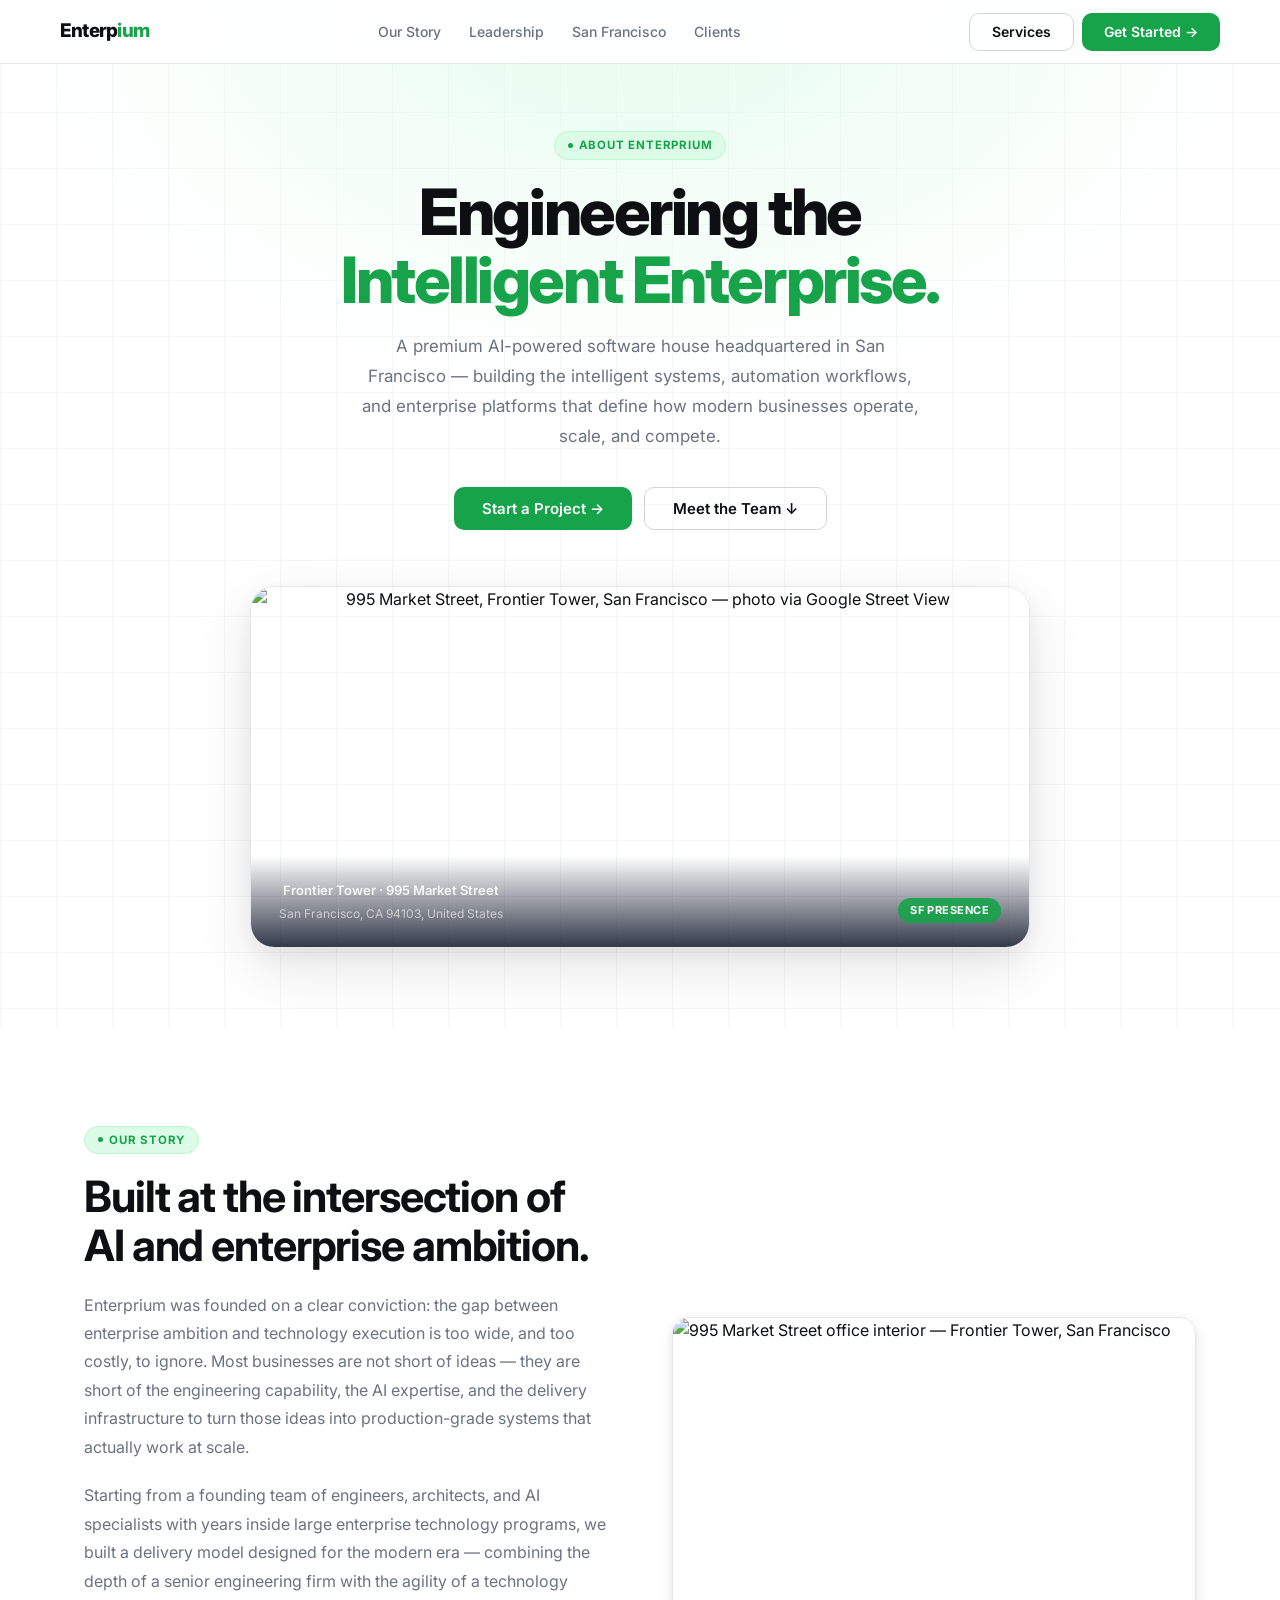
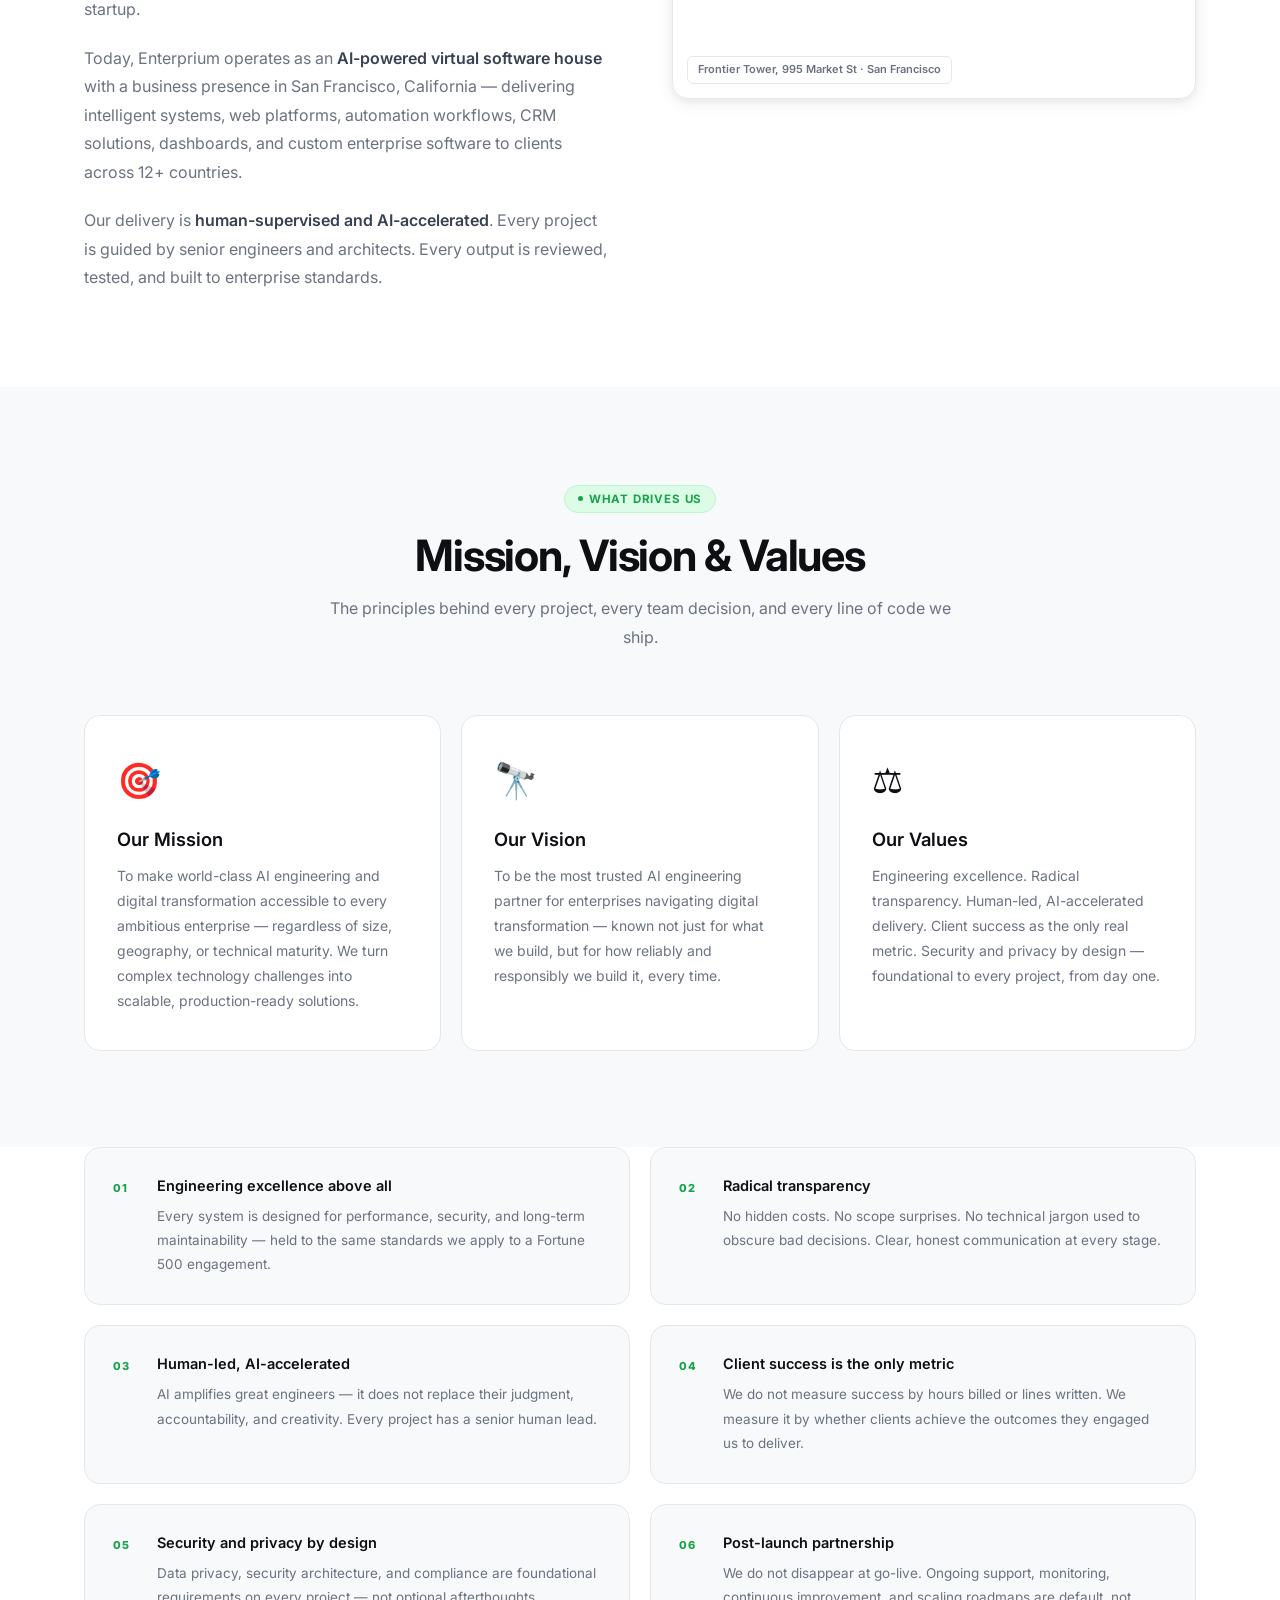
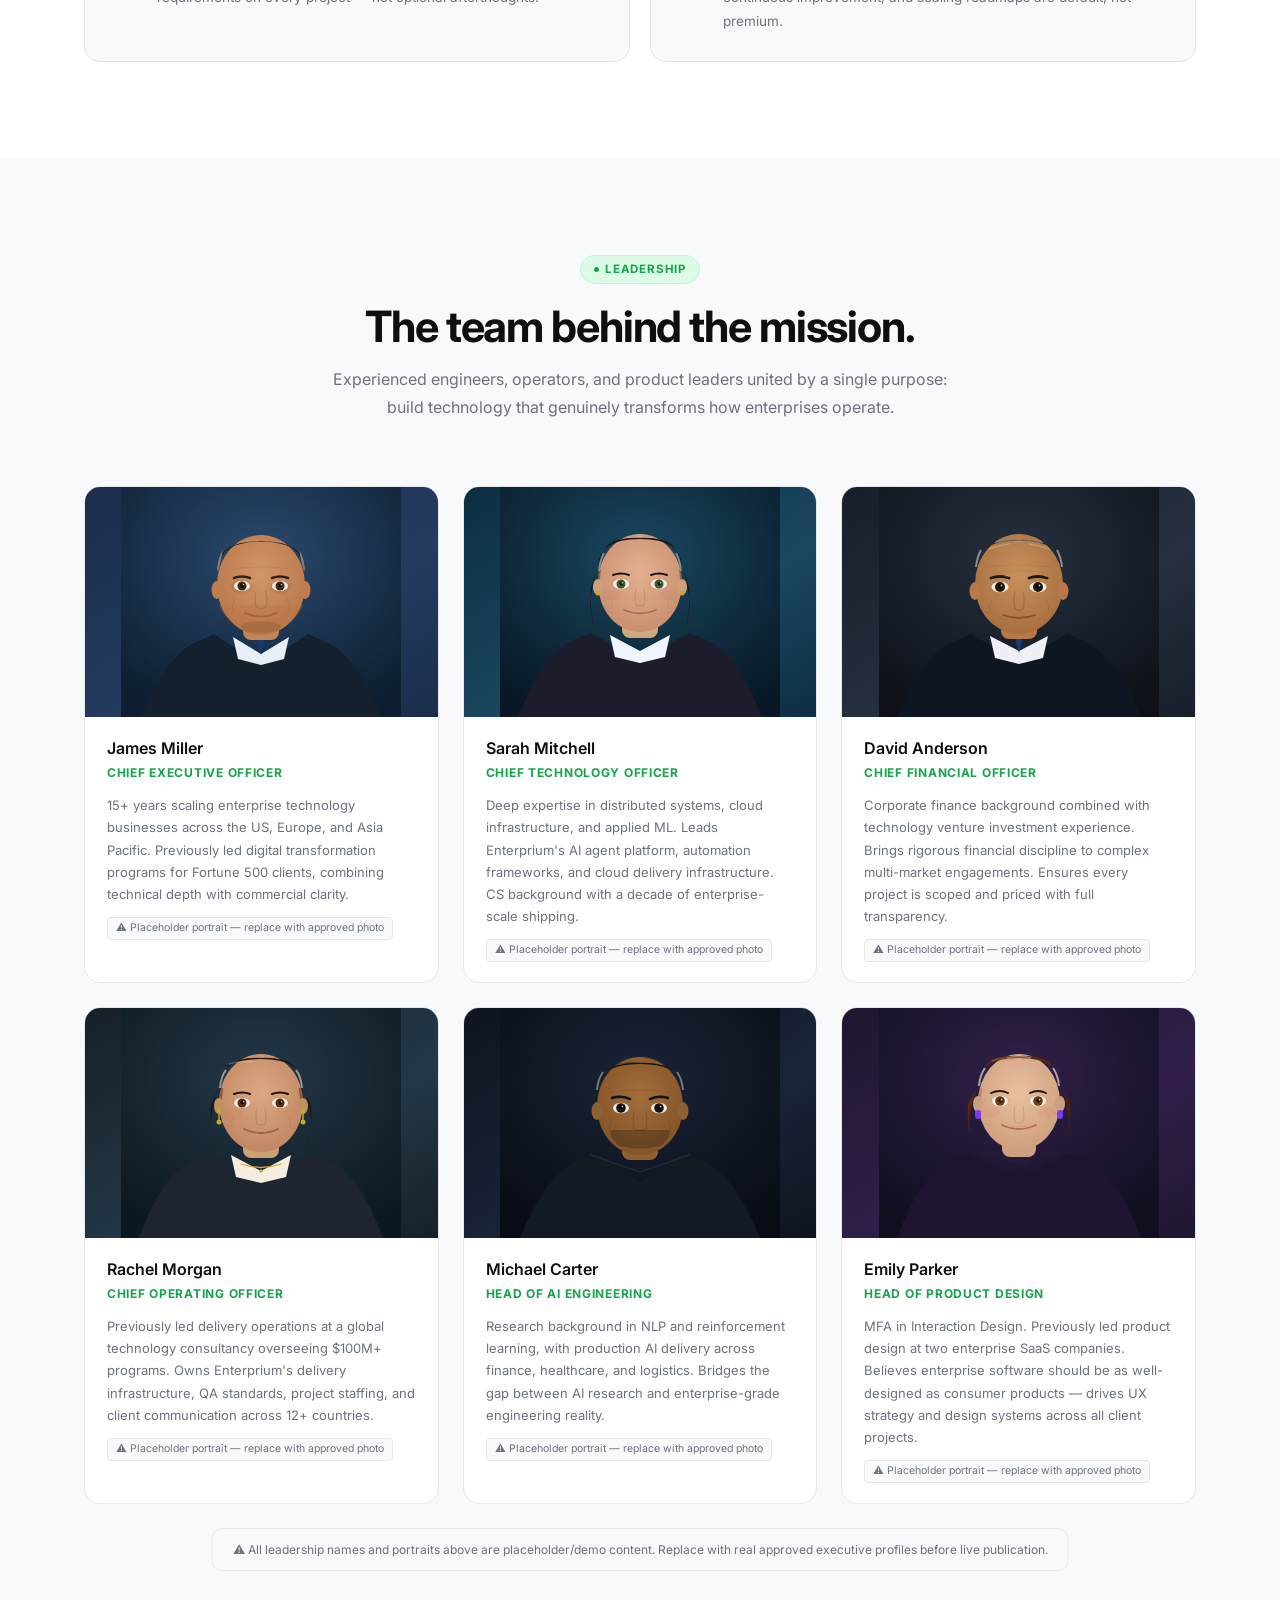
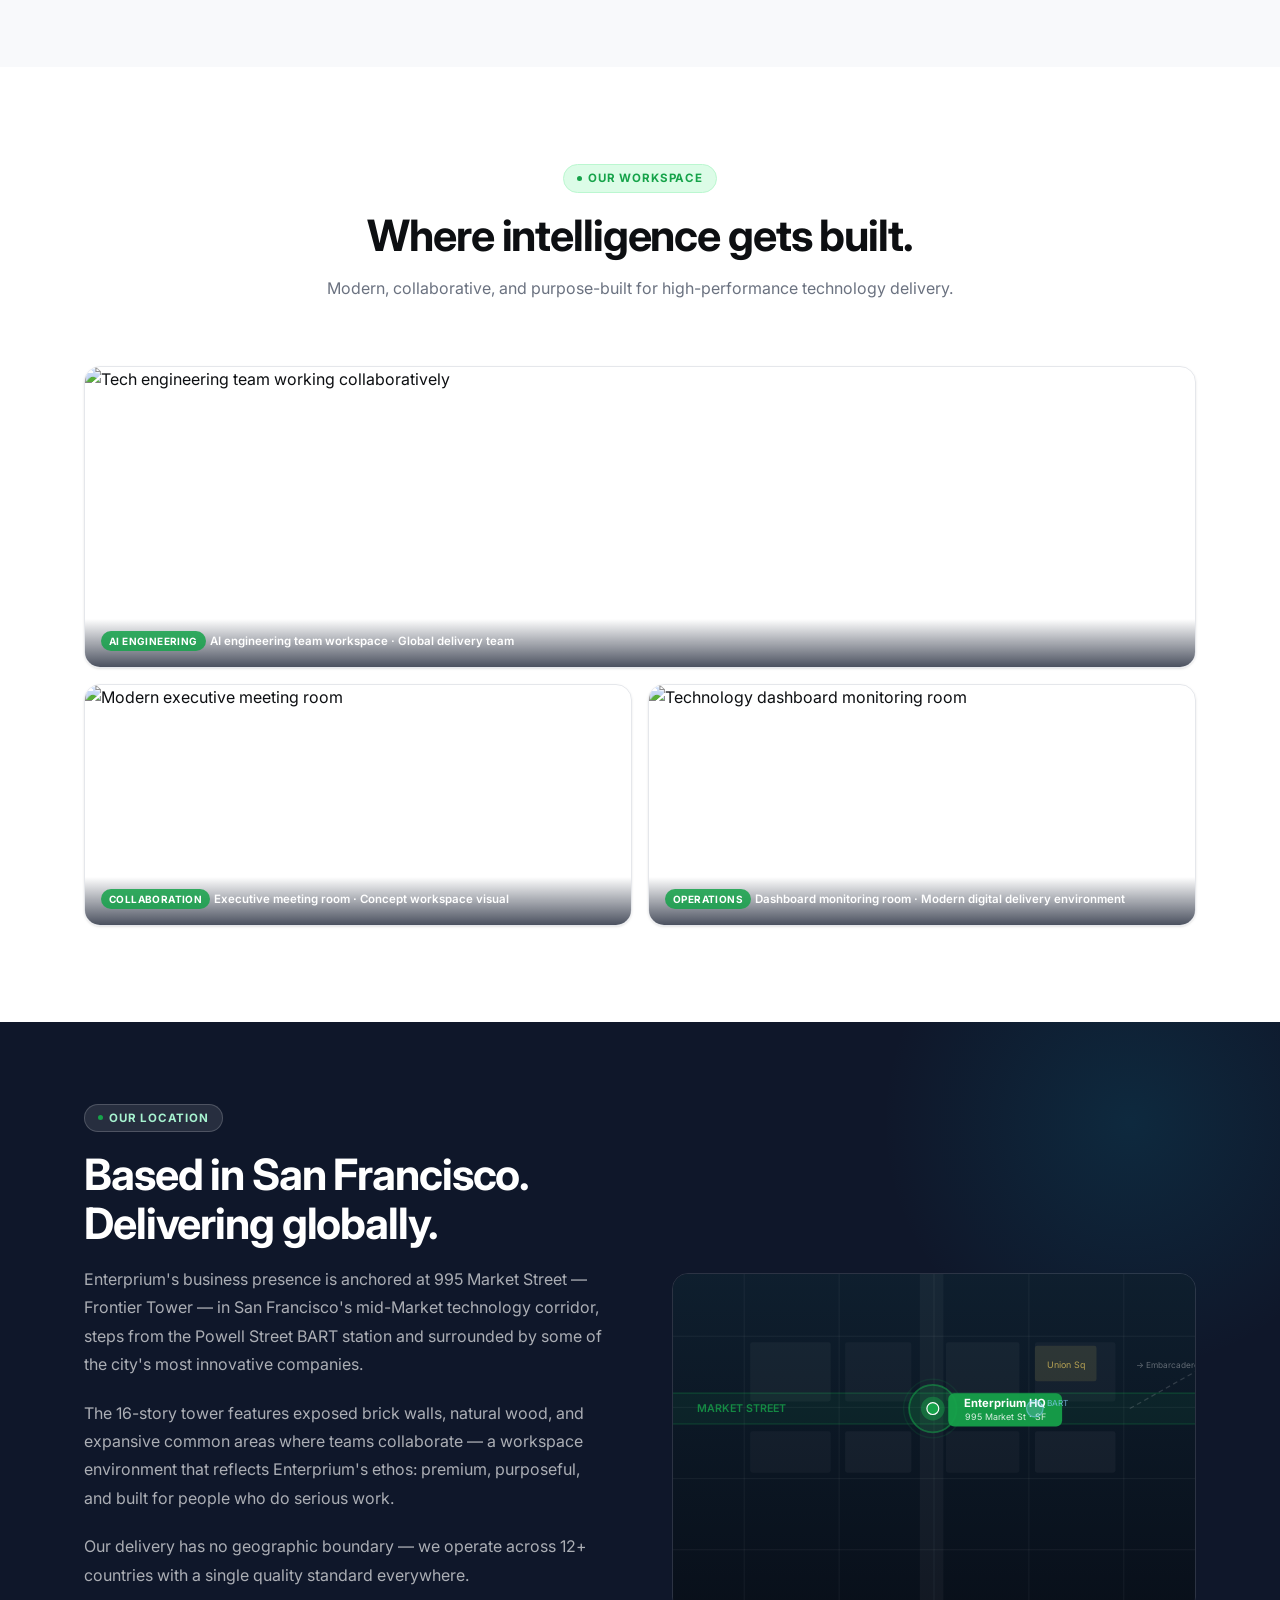
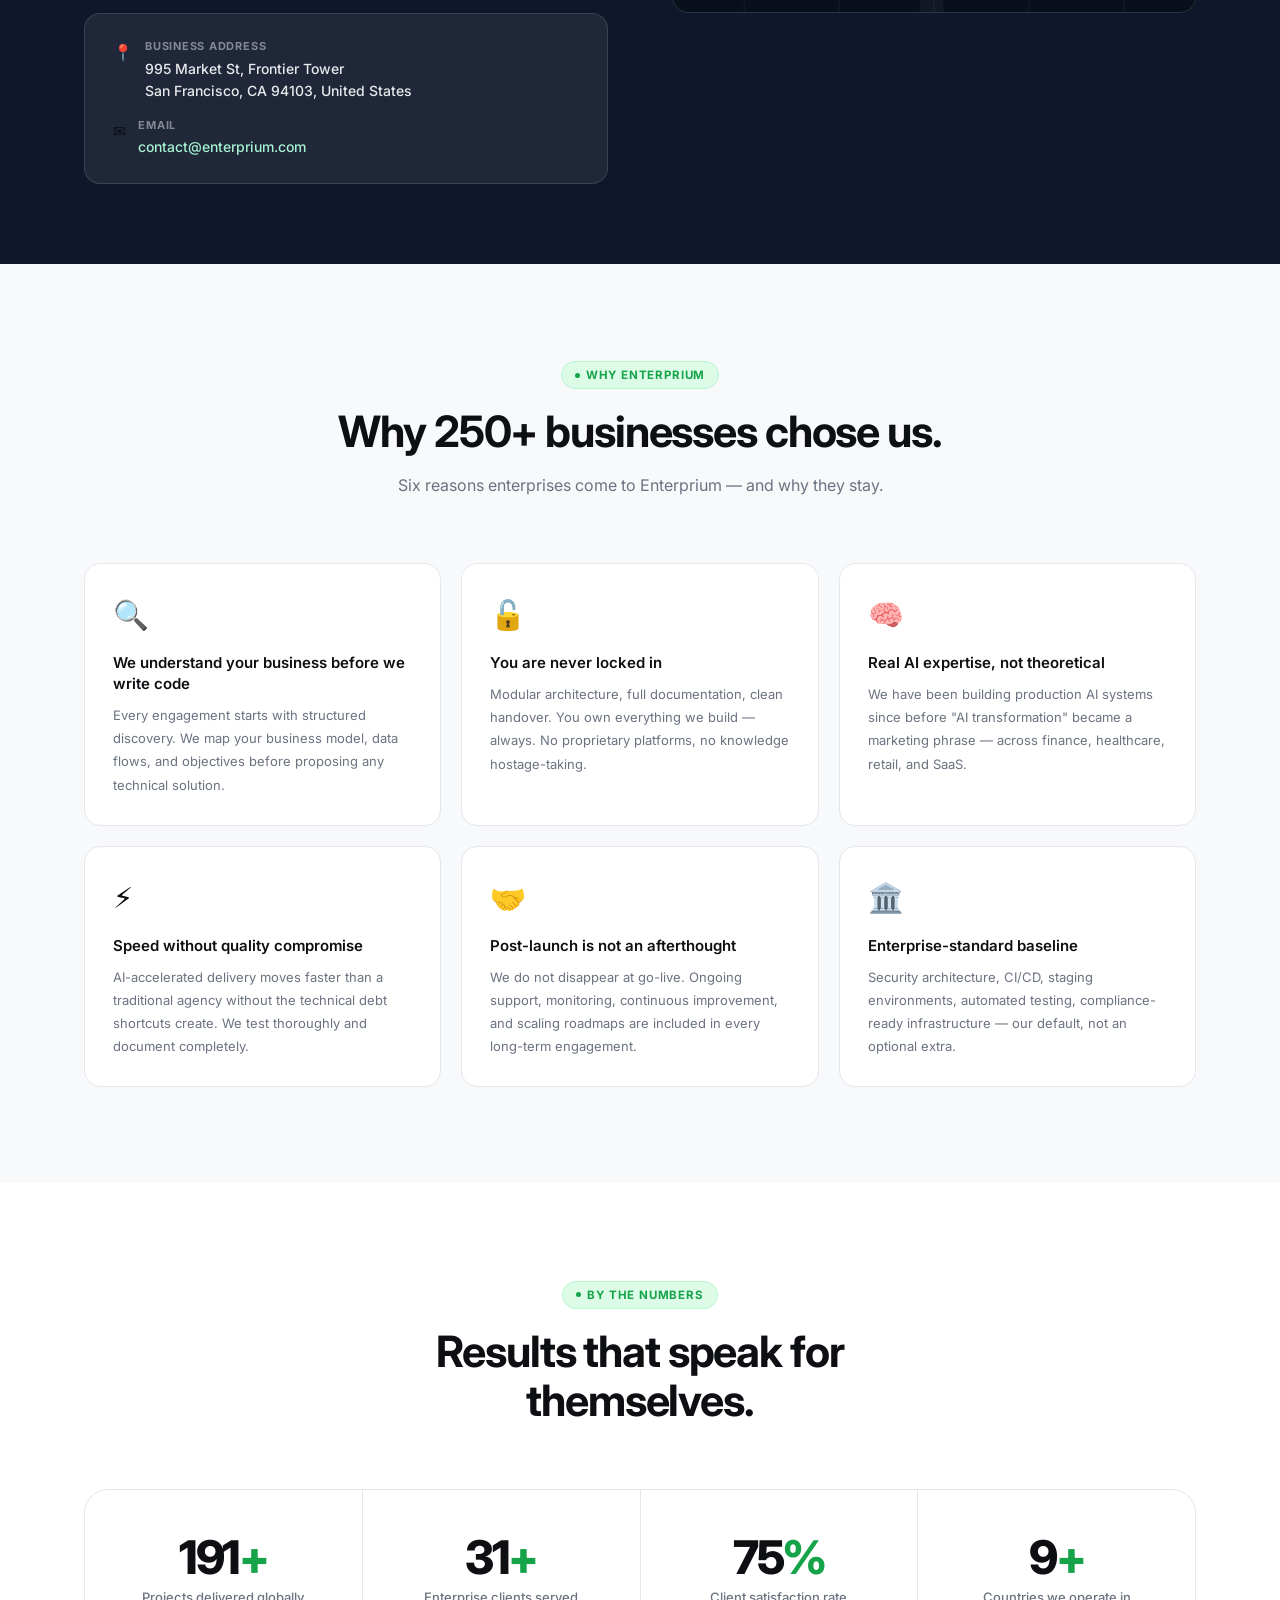
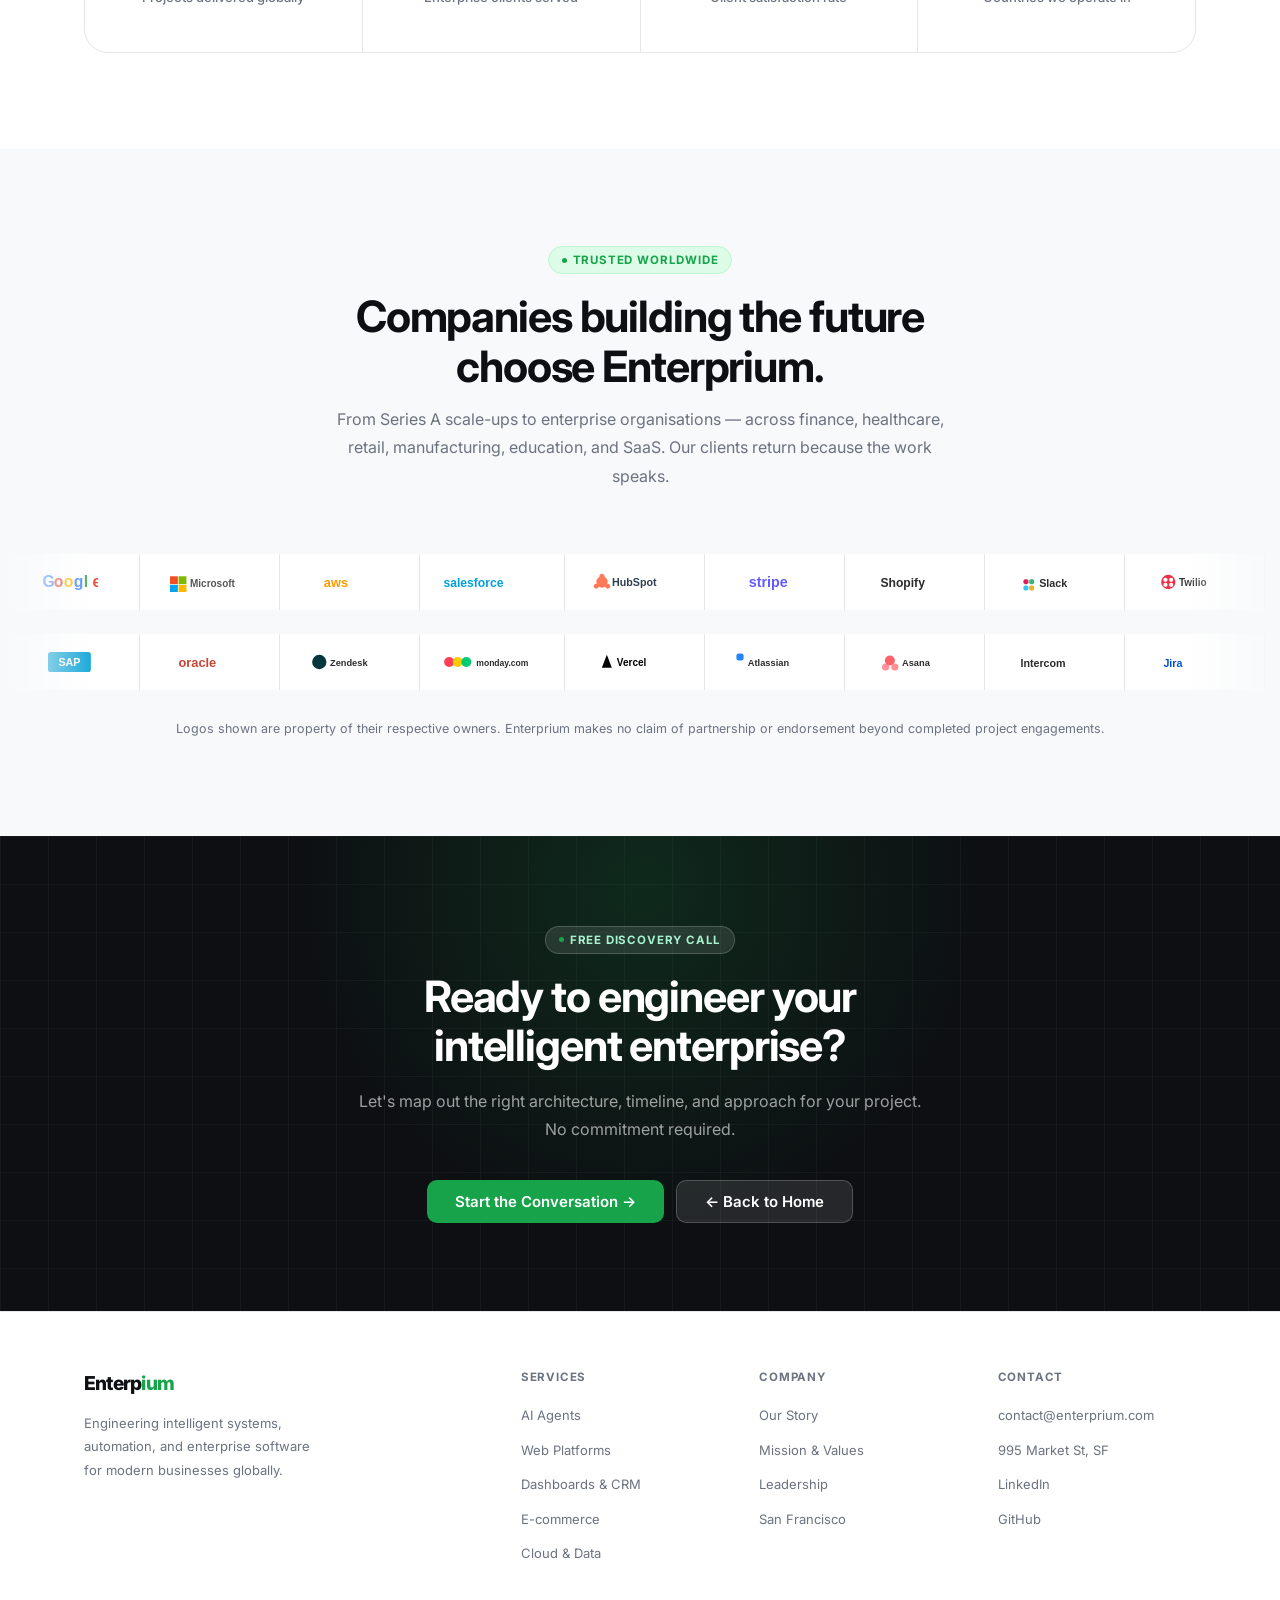
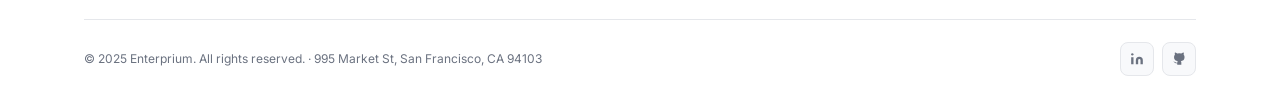
==== index.html @ 6c11c5de "c" ====
<!DOCTYPE html>
<html lang="en">
<head>
<meta charset="UTF-8">
<meta name="viewport" content="width=device-width,initial-scale=1.0">
<meta name="description" content="About Enterprium — AI-powered software house headquartered in San Francisco. Meet our leadership, learn our story, and discover why 250+ enterprises choose us.">
<title>About Us — Enterprium | Engineering the Intelligent Enterprise</title>
<link rel="preconnect" href="https://fonts.googleapis.com">
<link rel="preconnect" href="https://fonts.gstatic.com" crossorigin>
<link href="https://fonts.googleapis.com/css2?family=Inter:wght@300;400;500;600;700;800&display=swap" rel="stylesheet">
<style>
:root{
  --white:#fff;--bg:#f8f9fb;--bg2:#f1f4f8;
  --border:#e5e7eb;--border2:#d1d5db;
  --text:#0d0f12;--muted:#6b7280;--muted2:#374151;
  --green:#16a34a;--gl:#dcfce7;--gm:#bbf7d0;--gd:#15803d;
  --navy:#0f172a;--cyan:#0891b2;--violet:#7c3aed;
  --font:'Inter',system-ui,sans-serif;
  --r:10px;--rl:16px;--rxl:24px;
  --sh:0 1px 3px rgba(0,0,0,.07),0 1px 2px rgba(0,0,0,.05);
  --shm:0 4px 16px rgba(0,0,0,.08),0 2px 6px rgba(0,0,0,.04);
  --shl:0 20px 60px rgba(0,0,0,.1),0 8px 24px rgba(0,0,0,.06);
  --tr:.22s cubic-bezier(.4,0,.2,1);
}
*,*::before,*::after{box-sizing:border-box;margin:0;padding:0}
html{scroll-behavior:smooth}
body{font-family:var(--font);background:var(--bg);color:var(--text);line-height:1.6;overflow-x:hidden}
img{max-width:100%;display:block}
a{color:inherit;text-decoration:none}
ul{list-style:none}
.eyebrow{display:inline-flex;align-items:center;gap:6px;font-size:11.5px;font-weight:700;letter-spacing:.07em;text-transform:uppercase;color:var(--green);background:var(--gl);border:1px solid var(--gm);padding:4px 13px;border-radius:100px;margin-bottom:18px}
.eyebrow::before{content:'';width:5px;height:5px;border-radius:50%;background:var(--green);animation:blink 2s infinite;flex-shrink:0}
@keyframes blink{0%,100%{opacity:1}50%{opacity:.25}}
h1{font-size:clamp(2.4rem,5.5vw,4rem);font-weight:800;line-height:1.07;letter-spacing:-.038em}
h2{font-size:clamp(1.7rem,3.5vw,2.7rem);font-weight:700;line-height:1.14;letter-spacing:-.026em}
h3{font-size:1.08rem;font-weight:600;line-height:1.4}
p{color:var(--muted);line-height:1.78}
strong{color:var(--muted2);font-weight:600}
.sh{text-align:center;max-width:640px;margin:0 auto 64px}
.sh p{font-size:1rem;margin-top:14px}
.wrap{max-width:1160px;margin:0 auto;padding:0 24px}
section{padding:96px 0}
.btn{display:inline-flex;align-items:center;gap:8px;padding:11px 22px;border-radius:var(--r);font-size:14px;font-weight:600;cursor:pointer;transition:all var(--tr);border:none;line-height:1}
.btn-g{background:var(--green);color:#fff}
.btn-g:hover{background:var(--gd);transform:translateY(-1px);box-shadow:0 4px 20px rgba(22,163,74,.3)}
.btn-o{background:transparent;color:var(--text);border:1.5px solid var(--border2)}
.btn-o:hover{border-color:var(--text)}
/* NAV */
nav{position:fixed;top:0;left:0;right:0;z-index:200;height:64px;display:flex;align-items:center;padding:0 24px;background:rgba(255,255,255,.9);backdrop-filter:blur(16px);border-bottom:1px solid var(--border)}
.ni{max-width:1160px;margin:0 auto;width:100%;display:flex;align-items:center;justify-content:space-between;gap:32px}
.logo{font-size:1.18rem;font-weight:800;letter-spacing:-.04em}
.logo span{color:var(--green)}
.nl{display:flex;align-items:center;gap:28px}
.nl a{font-size:14px;color:var(--muted);font-weight:500;transition:color var(--tr)}
.nl a:hover,.nl a.act{color:var(--green)}
.nr{display:flex;gap:8px}
.hbg{display:none;flex-direction:column;gap:5px;cursor:pointer;padding:4px}
.hbg span{display:block;width:20px;height:2px;background:var(--muted);border-radius:2px}
.mm{display:none;position:fixed;inset:0;top:64px;background:#fff;z-index:199;flex-direction:column;padding:28px 24px;gap:0}
.mm.open{display:flex}
.mm a{font-size:1rem;font-weight:500;color:var(--muted2);padding:14px 0;border-bottom:1px solid var(--border)}
.mm a:hover{color:var(--green)}
/* HERO */
#hero{padding:130px 0 80px;background:#fff;position:relative;overflow:hidden}
.hgrid{position:absolute;inset:0;background-image:linear-gradient(var(--border) 1px,transparent 1px),linear-gradient(90deg,var(--border) 1px,transparent 1px);background-size:56px 56px;opacity:.35;pointer-events:none}
.hfade{position:absolute;inset:0;background:radial-gradient(ellipse 70% 55% at 50% 0%,rgba(220,252,231,.7) 0%,transparent 70%);pointer-events:none}
.hi{text-align:center;max-width:780px;margin:0 auto;position:relative;z-index:1}
.hi h1 em{font-style:normal;color:var(--green)}
.hi>p{font-size:1.06rem;max-width:560px;margin:16px auto 36px}
.hcta{display:flex;gap:12px;justify-content:center;flex-wrap:wrap;margin-bottom:56px}
/* building card */
.bcard{border-radius:var(--rxl);overflow:hidden;border:1px solid var(--border);box-shadow:var(--shl);max-width:860px;margin:0 auto}
.bimg{height:360px;position:relative;overflow:hidden}
.bimg svg{position:absolute;inset:0;width:100%;height:100%}
.bover{position:absolute;bottom:0;left:0;right:0;z-index:2;padding:24px 28px;background:linear-gradient(0deg,rgba(15,23,42,.85) 0%,transparent 100%);display:flex;align-items:flex-end;justify-content:space-between;flex-wrap:wrap;gap:12px}
.blbl{color:rgba(255,255,255,.9);font-size:13px;font-weight:600}
.baddr{color:rgba(255,255,255,.6);font-size:12px;margin-top:3px}
.bbadge{background:rgba(22,163,74,.9);color:#fff;font-size:11px;font-weight:700;padding:4px 12px;border-radius:100px;letter-spacing:.04em;white-space:nowrap}
/* STORY */
#story{background:#fff}
.sgrid{display:grid;grid-template-columns:1fr 1fr;gap:64px;align-items:center}
.scopy p{margin-bottom:20px}
.scopy p:last-child{margin-bottom:0}
.ocard{border-radius:var(--rl);overflow:hidden;border:1px solid var(--border);box-shadow:var(--shm);position:relative}
.ovis{height:380px;position:relative;overflow:hidden}
.ovis svg{position:absolute;inset:0;width:100%;height:100%}
.olbl{position:absolute;bottom:14px;left:14px;font-size:11px;font-weight:600;color:var(--muted);background:rgba(255,255,255,.88);padding:4px 10px;border-radius:6px;border:1px solid var(--border)}
/* MVV */
#mvv{background:var(--bg)}
.mvvg{display:grid;grid-template-columns:repeat(3,1fr);gap:20px}
.mc{background:#fff;border:1.5px solid var(--border);border-radius:var(--rl);padding:36px 32px;transition:all var(--tr)}
.mc:hover{border-color:var(--gm);transform:translateY(-3px);box-shadow:var(--shm)}
.mc .mi{font-size:2.2rem;margin-bottom:18px}
.mc h3{margin-bottom:12px;font-size:1.15rem}
.mc p{font-size:14px}
/* VALUES */
#values{background:#fff}
.vlst{display:grid;grid-template-columns:1fr 1fr;gap:20px}
.vi{background:var(--bg);border:1.5px solid var(--border);border-radius:var(--rl);padding:28px;display:flex;gap:16px;align-items:flex-start;transition:all var(--tr)}
.vi:hover{border-color:var(--gm);background:var(--gl)}
.vn{font-size:11px;font-weight:800;color:var(--green);letter-spacing:.06em;padding-top:4px;flex-shrink:0;min-width:28px}
.vb h3{margin-bottom:8px;font-size:14.5px}
.vb p{font-size:13.5px}
/* REVEAL */
.reveal{opacity:0;transform:translateY(28px);transition:opacity .6s ease,transform .6s ease}
.reveal.vis{opacity:1;transform:none}
/* responsive */
@media(max-width:900px){.nl,.nr{display:none}.hbg{display:flex}.sgrid{grid-template-columns:1fr}.mvvg{grid-template-columns:1fr}.vlst{grid-template-columns:1fr}}
@media(max-width:600px){section{padding:68px 0}h1{font-size:2.1rem}}
</style>
</head>
<body>
<nav>
  <div class="ni">
    <a href="index.html" class="logo">Enterp<span>ium</span></a>
    <ul class="nl">
      <li><a href="#story">Our Story</a></li>
      <li><a href="#leadership">Leadership</a></li>
      <li><a href="#sf">San Francisco</a></li>
      <li><a href="#clients">Clients</a></li>
    </ul>
    <div class="nr">
      <a href="index.html#services" class="btn btn-o">Services</a>
      <a href="#cta" class="btn btn-g">Get Started →</a>
    </div>
    <div class="hbg" onclick="toggleMob()"><span></span><span></span><span></span></div>
  </div>
</nav>
<div class="mm" id="mm">
  <a href="#story" onclick="toggleMob()">Our Story</a>
  <a href="#leadership" onclick="toggleMob()">Leadership</a>
  <a href="#sf" onclick="toggleMob()">San Francisco</a>
  <a href="#clients" onclick="toggleMob()">Clients</a>
  <a href="#cta" onclick="toggleMob()" style="margin-top:16px" class="btn btn-g">Get Started →</a>
</div>

<section id="hero">
  <div class="hgrid"></div><div class="hfade"></div>
  <div class="wrap">
    <div class="hi">
      <div class="eyebrow">About Enterprium</div>
      <h1>Engineering the<br><em>Intelligent Enterprise.</em></h1>
      <p>A premium AI-powered software house headquartered in San Francisco — building the intelligent systems, automation workflows, and enterprise platforms that define how modern businesses operate, scale, and compete.</p>
      <div class="hcta">
        <a href="#cta" class="btn btn-g" style="font-size:15px;padding:13px 28px">Start a Project →</a>
        <a href="#leadership" class="btn btn-o" style="font-size:15px;padding:13px 28px">Meet the Team ↓</a>
      </div>
      <div class="bcard">
        <div class="bimg">
          <img src="https://sfyimby.com/wp-content/uploads/2025/04/995-Market-Street-image-via-Google-Street-View.jpg" alt="995 Market Street, Frontier Tower, San Francisco — photo via Google Street View" style="position:absolute;inset:0;width:100%;height:100%;object-fit:cover;object-position:center top"/>
          <div class="bover">
            <div><div class="blbl">Frontier Tower · 995 Market Street</div><div class="baddr">San Francisco, CA 94103, United States</div></div>
            <div class="bbadge">SF PRESENCE</div>
          </div>
        </div>
      </div>
    </div>
  </div>
</section>

<section id="story">
  <div class="wrap">
    <div class="sgrid">
      <div class="scopy reveal">
        <div class="eyebrow">Our Story</div>
        <h2>Built at the intersection of AI and enterprise ambition.</h2>
        <p style="margin-top:20px">Enterprium was founded on a clear conviction: the gap between enterprise ambition and technology execution is too wide, and too costly, to ignore. Most businesses are not short of ideas — they are short of the engineering capability, the AI expertise, and the delivery infrastructure to turn those ideas into production-grade systems that actually work at scale.</p>
        <p>Starting from a founding team of engineers, architects, and AI specialists with years inside large enterprise technology programs, we built a delivery model designed for the modern era — combining the depth of a senior engineering firm with the agility of a technology startup.</p>
        <p>Today, Enterprium operates as an <strong>AI-powered virtual software house</strong> with a business presence in San Francisco, California — delivering intelligent systems, web platforms, automation workflows, CRM solutions, dashboards, and custom enterprise software to clients across 12+ countries.</p>
        <p>Our delivery is <strong>human-supervised and AI-accelerated</strong>. Every project is guided by senior engineers and architects. Every output is reviewed, tested, and built to enterprise standards.</p>
      </div>
      <div class="ocard reveal" style="transition-delay:.15s">
        <div class="ovis">
          <img src="https://sfyimby.com/wp-content/uploads/2025/04/995-Market-Street-office-interior-view-image-via-Frontier-Tower.jpg" alt="995 Market Street office interior — Frontier Tower, San Francisco" style="position:absolute;inset:0;width:100%;height:100%;object-fit:cover;object-position:center"/>
          <div class="olbl">Frontier Tower, 995 Market St · San Francisco</div>
        </div>
      </div>
    </div>
  </div>
</section>

<section id="mvv">
  <div class="wrap">
    <div class="sh reveal"><div class="eyebrow">What drives us</div><h2>Mission, Vision &amp; Values</h2><p>The principles behind every project, every team decision, and every line of code we ship.</p></div>
    <div class="mvvg">
      <div class="mc reveal"><div class="mi">🎯</div><h3>Our Mission</h3><p>To make world-class AI engineering and digital transformation accessible to every ambitious enterprise — regardless of size, geography, or technical maturity. We turn complex technology challenges into scalable, production-ready solutions.</p></div>
      <div class="mc reveal" style="transition-delay:.1s"><div class="mi">🔭</div><h3>Our Vision</h3><p>To be the most trusted AI engineering partner for enterprises navigating digital transformation — known not just for what we build, but for how reliably and responsibly we build it, every time.</p></div>
      <div class="mc reveal" style="transition-delay:.2s"><div class="mi">⚖️</div><h3>Our Values</h3><p>Engineering excellence. Radical transparency. Human-led, AI-accelerated delivery. Client success as the only real metric. Security and privacy by design — foundational to every project, from day one.</p></div>
    </div>
  </div>
</section>

<section id="values" style="padding-top:0">
  <div class="wrap">
    <div class="vlst">
      <div class="vi reveal"><div class="vn">01</div><div class="vb"><h3>Engineering excellence above all</h3><p>Every system is designed for performance, security, and long-term maintainability — held to the same standards we apply to a Fortune 500 engagement.</p></div></div>
      <div class="vi reveal" style="transition-delay:.08s"><div class="vn">02</div><div class="vb"><h3>Radical transparency</h3><p>No hidden costs. No scope surprises. No technical jargon used to obscure bad decisions. Clear, honest communication at every stage.</p></div></div>
      <div class="vi reveal" style="transition-delay:.12s"><div class="vn">03</div><div class="vb"><h3>Human-led, AI-accelerated</h3><p>AI amplifies great engineers — it does not replace their judgment, accountability, and creativity. Every project has a senior human lead.</p></div></div>
      <div class="vi reveal" style="transition-delay:.16s"><div class="vn">04</div><div class="vb"><h3>Client success is the only metric</h3><p>We do not measure success by hours billed or lines written. We measure it by whether clients achieve the outcomes they engaged us to deliver.</p></div></div>
      <div class="vi reveal" style="transition-delay:.2s"><div class="vn">05</div><div class="vb"><h3>Security and privacy by design</h3><p>Data privacy, security architecture, and compliance are foundational requirements on every project — not optional afterthoughts.</p></div></div>
      <div class="vi reveal" style="transition-delay:.24s"><div class="vn">06</div><div class="vb"><h3>Post-launch partnership</h3><p>We do not disappear at go-live. Ongoing support, monitoring, continuous improvement, and scaling roadmaps are default, not premium.</p></div></div>
    </div>
  </div>
</section>
<!-- ══════════════ LEADERSHIP ══════════════ -->
<style>
/* LEADERSHIP */
#leadership{background:var(--bg)}
.lgrid{display:grid;grid-template-columns:repeat(3,1fr);gap:24px}
.lc{background:#fff;border:1.5px solid var(--border);border-radius:var(--rl);overflow:hidden;transition:all var(--tr);opacity:0;transform:translateY(28px)}
.lc.vis{animation:slideUp .55s ease forwards}
@keyframes slideUp{to{opacity:1;transform:translateY(0)}}
.lc:hover{border-color:var(--gm);transform:translateY(-4px)!important;box-shadow:var(--shm)}
.lphoto{height:230px;position:relative;overflow:hidden}
.lavatar{width:100%;height:100%;display:flex;align-items:center;justify-content:center;position:relative}
.linfo{padding:20px 22px}
.linfo h3{font-size:16px;margin-bottom:4px}
.ltitle{font-size:12px;font-weight:700;color:var(--green);text-transform:uppercase;letter-spacing:.06em;margin-bottom:12px}
.lbio{font-size:13px;color:var(--muted);line-height:1.7}
.lnote{display:inline-block;margin-top:12px;font-size:10.5px;color:var(--muted);background:var(--bg);border:1px solid var(--border);padding:2px 8px;border-radius:4px}
/* OFFICES */
#offices{background:#fff}
.ogrid{display:grid;grid-template-columns:1fr 1fr;gap:16px}
.olarge{grid-column:span 2}
.otile{border-radius:var(--rl);overflow:hidden;border:1px solid var(--border);box-shadow:var(--sh);position:relative;opacity:0;transform:translateY(24px)}
.otile.vis{animation:slideUp .5s ease forwards}
.timg{display:flex;align-items:center;justify-content:center;overflow:hidden;position:relative}
.timg.h240{height:240px}
.timg.h300{height:300px}
.timg.h200{height:200px}
.timg svg{position:absolute;inset:0;width:100%;height:100%}
.tcap{position:absolute;bottom:0;left:0;right:0;padding:12px 16px;background:linear-gradient(0deg,rgba(15,23,42,.75) 0%,transparent 100%);color:#fff;font-size:11.5px;font-weight:600}
.tpill{display:inline-block;background:rgba(22,163,74,.85);color:#fff;font-size:10px;font-weight:700;padding:2px 8px;border-radius:100px;letter-spacing:.04em;margin-bottom:4px;margin-right:4px}
/* SF */
#sf{background:var(--navy);position:relative;overflow:hidden;padding:80px 0}
.sfglow{position:absolute;width:500px;height:500px;border-radius:50%;background:radial-gradient(circle,rgba(8,145,178,.15) 0%,transparent 70%);top:-150px;right:-100px;pointer-events:none}
.sfgrid{display:grid;grid-template-columns:1fr 1fr;gap:64px;align-items:center;position:relative;z-index:1}
.sfcopy h2{color:#fff;margin-bottom:16px}
.sfcopy p{color:rgba(255,255,255,.65);margin-bottom:20px}
.sfcontact{background:rgba(255,255,255,.07);border:1px solid rgba(255,255,255,.12);border-radius:var(--rl);padding:24px 28px;margin-top:24px}
.sfrow{display:flex;align-items:flex-start;gap:12px;margin-bottom:14px}
.sfrow:last-child{margin-bottom:0}
.sficon{font-size:16px;flex-shrink:0;margin-top:2px}
.sftxt .slbl{font-size:11px;font-weight:700;color:rgba(255,255,255,.45);text-transform:uppercase;letter-spacing:.07em;margin-bottom:2px}
.sftxt .sval{font-size:14px;color:rgba(255,255,255,.9);font-weight:500}
.sfmap{border-radius:var(--rl);overflow:hidden;border:1px solid rgba(255,255,255,.12);height:340px;position:relative}
.sfmap svg{width:100%;height:100%}
/* WHY */
#why{background:var(--bg)}
.wgrid{display:grid;grid-template-columns:repeat(3,1fr);gap:20px}
.wc{background:#fff;border:1.5px solid var(--border);border-radius:var(--rl);padding:28px;transition:all var(--tr)}
.wc:hover{border-color:var(--gm);box-shadow:var(--shm)}
.wc .wi{font-size:1.8rem;margin-bottom:14px}
.wc h3{margin-bottom:10px;font-size:15px}
.wc p{font-size:13px}
/* STATS */
#gstats{background:#fff}
.sblks{display:grid;grid-template-columns:repeat(4,1fr);gap:1px;background:var(--border);border:1px solid var(--border);border-radius:var(--rxl);overflow:hidden}
.sb{background:#fff;padding:44px 32px;text-align:center;transition:background var(--tr)}
.sb:hover{background:var(--gl)}
.snum{font-size:2.9rem;font-weight:800;letter-spacing:-.05em;line-height:1;margin-bottom:6px}
.snum span{color:var(--green)}
.slbl2{font-size:13px;color:var(--muted);font-weight:500}
/* LOGOS */
#clients{background:var(--bg);padding:96px 0}
.mtrack{overflow:hidden;-webkit-mask:linear-gradient(90deg,transparent,var(--bg) 8%,var(--bg) 92%,transparent);mask:linear-gradient(90deg,transparent,var(--bg) 8%,var(--bg) 92%,transparent)}
.mrow{display:flex;width:max-content}
.mr1{animation:marq1 34s linear infinite}
.mr2{animation:marq2 28s linear infinite;margin-top:12px}
.mr1:hover,.mr2:hover{animation-play-state:paused}
@keyframes marq1{from{transform:translateX(0)}to{transform:translateX(-50%)}}
@keyframes marq2{from{transform:translateX(-50%)}to{transform:translateX(0)}}
.lchip{display:flex;align-items:center;padding:10px 22px;border-right:1px solid var(--border);background:#fff;min-width:140px;justify-content:center;height:56px;transition:background var(--tr)}
.lchip:hover{background:var(--gl)}
.lchip svg{height:20px;max-width:110px}
/* CTA */
#cta{background:var(--text);padding:88px 0;position:relative;overflow:hidden}
.ctabg{position:absolute;inset:0;background-image:linear-gradient(rgba(255,255,255,.04) 1px,transparent 1px),linear-gradient(90deg,rgba(255,255,255,.04) 1px,transparent 1px);background-size:48px 48px}
.ctagl{position:absolute;width:700px;height:700px;border-radius:50%;background:radial-gradient(circle,rgba(22,163,74,.18) 0%,transparent 70%);top:-300px;left:50%;transform:translateX(-50%)}
.ctai{text-align:center;position:relative;z-index:1;max-width:580px;margin:0 auto}
.ctai h2{color:#fff;margin-bottom:16px}
.ctai p{color:rgba(255,255,255,.6);margin-bottom:36px}
.ctabtns{display:flex;gap:12px;justify-content:center;flex-wrap:wrap}
/* FOOTER */
footer{background:#fff;border-top:1px solid var(--border);padding:56px 0 28px}
.ftg{display:grid;grid-template-columns:2fr 1fr 1fr 1fr;gap:40px;margin-bottom:44px}
.flogo{font-size:1.2rem;font-weight:800;letter-spacing:-.04em;margin-bottom:14px;display:inline-block}
.flogo span{color:var(--green)}
.fb p{font-size:13px;max-width:240px}
.fcol h4{font-size:11.5px;font-weight:700;text-transform:uppercase;letter-spacing:.07em;color:var(--muted);margin-bottom:16px}
.fcol li{margin-bottom:9px}
.fcol a{font-size:13px;color:var(--muted);transition:color var(--tr)}
.fcol a:hover{color:var(--green)}
.fbot{border-top:1px solid var(--border);padding-top:22px;display:flex;align-items:center;justify-content:space-between;flex-wrap:wrap;gap:12px}
.fbot p{font-size:12px;color:var(--muted)}
.socs{display:flex;gap:8px}
.socb{width:34px;height:34px;border-radius:8px;background:var(--bg);border:1px solid var(--border);display:flex;align-items:center;justify-content:center;color:var(--muted);transition:all var(--tr)}
.socb:hover{background:var(--green);color:#fff;border-color:var(--green)}
/* RESPONSIVE */
@media(max-width:1000px){.lgrid{grid-template-columns:1fr 1fr}}
@media(max-width:900px){.ogrid{grid-template-columns:1fr}.olarge{grid-column:1}.wgrid{grid-template-columns:1fr}.sfgrid{grid-template-columns:1fr}.sblks{grid-template-columns:1fr 1fr}.ftg{grid-template-columns:1fr 1fr}}
@media(max-width:600px){.lgrid{grid-template-columns:1fr}.sblks{grid-template-columns:1fr 1fr}.ftg{grid-template-columns:1fr}}
</style>

<section id="leadership">
  <div class="wrap">
    <div class="sh reveal">
      <div class="eyebrow">Leadership</div>
      <h2>The team behind the mission.</h2>
      <p>Experienced engineers, operators, and product leaders united by a single purpose: build technology that genuinely transforms how enterprises operate.</p>
    </div>
    <div class="lgrid">

      <!-- JAMES MILLER — CEO -->
      <div class="lc" style="animation-delay:.05s">
        <div class="lphoto">
          <div class="lavatar" style="background:linear-gradient(150deg,#1a2e4a 0%,#243c60 60%,#1a2e4a 100%)">
            <svg viewBox="0 0 280 230" xmlns="http://www.w3.org/2000/svg" width="280" height="230">
              <defs>
                <radialGradient id="jm_bg" cx="50%" cy="30%" r="75%"><stop offset="0%" stop-color="#2a4a6e"/><stop offset="100%" stop-color="#0d1e30"/></radialGradient>
                <radialGradient id="jm_sk" cx="50%" cy="40%" r="60%"><stop offset="0%" stop-color="#d4956a"/><stop offset="100%" stop-color="#b87848"/></radialGradient>
              </defs>
              <rect width="280" height="230" fill="url(#jm_bg)"/>
              <!-- shoulders / jacket dark navy -->
              <path d="M20 230 Q45 165 80 153 L93 147 L140 178 L187 147 L200 153 Q235 165 260 230Z" fill="#14202e"/>
              <!-- white shirt collar -->
              <path d="M112 150 L140 167 L168 150 L163 172 L140 178 L117 172Z" fill="#e8eef5"/>
              <!-- subtle tie -->
              <path d="M136 153 L140 168 L144 153 L142 148 L138 148Z" fill="#1a3a6e"/>
              <!-- neck -->
              <rect x="122" y="133" width="36" height="20" rx="8" fill="#c08558"/>
              <!-- head shape — oval, male, slightly wide jaw -->
              <ellipse cx="140" cy="98" rx="44" ry="50" fill="url(#jm_sk)"/>
              <!-- hair: dark brown going grey at temples, side parted, receding slightly — 50s exec -->
              <path d="M96 82 Q96 54 140 54 Q184 54 184 82 Q179 60 160 57 Q149 54 140 55 Q131 54 120 57 Q101 60 96 82Z" fill="#2c2218"/>
              <!-- grey temples -->
              <path d="M96 82 Q97 70 102 63 Q100 74 97 85Z" fill="#8a7e72"/>
              <path d="M184 82 Q183 70 178 63 Q180 74 183 85Z" fill="#8a7e72"/>
              <!-- grey streaks top -->
              <path d="M120 56 Q130 53 140 55 Q150 53 160 56" fill="none" stroke="rgba(180,175,165,.25)" stroke-width="1.5"/>
              <!-- forehead line (50+) -->
              <path d="M112 82 Q140 78 168 82" fill="none" stroke="rgba(0,0,0,.07)" stroke-width="0.9"/>
              <!-- eyebrows strong, some grey -->
              <path d="M113 91 Q121 88 129 91" fill="none" stroke="#2c2218" stroke-width="2.5" stroke-linecap="round"/>
              <path d="M151 91 Q159 88 167 91" fill="none" stroke="#2c2218" stroke-width="2.5" stroke-linecap="round"/>
              <!-- eye sockets slight shadow -->
              <ellipse cx="121" cy="100" rx="11" ry="7" fill="rgba(0,0,0,.06)"/>
              <ellipse cx="159" cy="100" rx="11" ry="7" fill="rgba(0,0,0,.06)"/>
              <!-- eyes whites -->
              <ellipse cx="121" cy="99" rx="8" ry="5" fill="#f0ece8"/>
              <ellipse cx="159" cy="99" rx="8" ry="5" fill="#f0ece8"/>
              <!-- irises — dark hazel -->
              <circle cx="121" cy="99" r="4.5" fill="#3a2a14"/>
              <circle cx="159" cy="99" r="4.5" fill="#3a2a14"/>
              <!-- pupils -->
              <circle cx="121.5" cy="98.5" r="2" fill="#0d0800"/>
              <circle cx="159.5" cy="98.5" r="2" fill="#0d0800"/>
              <!-- catchlights -->
              <circle cx="122.5" cy="97.5" r=".85" fill="rgba(255,255,255,.75)"/>
              <circle cx="160.5" cy="97.5" r=".85" fill="rgba(255,255,255,.75)"/>
              <!-- crow's feet very subtle -->
              <path d="M110 96 Q108 98 109 100" fill="none" stroke="rgba(0,0,0,.09)" stroke-width="0.7"/>
              <path d="M132 96 Q134 98 133 100" fill="none" stroke="rgba(0,0,0,.09)" stroke-width="0.7"/>
              <path d="M148 96 Q146 98 147 100" fill="none" stroke="rgba(0,0,0,.09)" stroke-width="0.7"/>
              <path d="M170 96 Q172 98 171 100" fill="none" stroke="rgba(0,0,0,.09)" stroke-width="0.7"/>
              <!-- nose bridge -->
              <path d="M135 104 Q133 113 135 120 Q140 123 145 120 Q147 113 145 104" fill="none" stroke="rgba(0,0,0,.14)" stroke-width="1.2" stroke-linecap="round"/>
              <!-- nasolabial folds (50+) -->
              <path d="M114 112 Q110 118 112 124" fill="none" stroke="rgba(0,0,0,.1)" stroke-width="0.9"/>
              <path d="M166 112 Q170 118 168 124" fill="none" stroke="rgba(0,0,0,.1)" stroke-width="0.9"/>
              <!-- slight smile -->
              <path d="M124 126 Q140 133 156 126" fill="none" stroke="#9a6040" stroke-width="2" stroke-linecap="round"/>
              <path d="M126 126 Q140 130 154 126" fill="#c8805a" opacity=".3"/>
              <!-- ears -->
              <ellipse cx="96" cy="103" rx="5.5" ry="9" fill="#bf7e50"/>
              <ellipse cx="184" cy="103" rx="5.5" ry="9" fill="#bf7e50"/>
              <!-- jaw definition -->
              <path d="M98 118 Q104 138 140 144 Q176 138 182 118" fill="#b87040" opacity=".3"/>
              <!-- slight chin shadow -->
              <ellipse cx="140" cy="140" rx="20" ry="6" fill="rgba(0,0,0,.1)"/>
            </svg>
          </div>
        </div>
        <div class="linfo">
          <h3>James Miller</h3>
          <div class="ltitle">Chief Executive Officer</div>
          <p class="lbio">15+ years scaling enterprise technology businesses across the US, Europe, and Asia Pacific. Previously led digital transformation programs for Fortune 500 clients, combining technical depth with commercial clarity.</p>
          <span class="lnote">⚠ Placeholder portrait — replace with approved photo</span>
        </div>
      </div>

      <!-- SARAH MITCHELL — CTO -->
      <div class="lc" style="animation-delay:.1s">
        <div class="lphoto">
          <div class="lavatar" style="background:linear-gradient(150deg,#0e2e42 0%,#1a4860 60%,#0e2e42 100%)">
            <svg viewBox="0 0 280 230" xmlns="http://www.w3.org/2000/svg" width="280" height="230">
              <defs>
                <radialGradient id="sm_bg" cx="50%" cy="30%" r="75%"><stop offset="0%" stop-color="#1a4860"/><stop offset="100%" stop-color="#081826"/></radialGradient>
                <radialGradient id="sm_sk" cx="50%" cy="40%" r="60%"><stop offset="0%" stop-color="#e2b090"/><stop offset="100%" stop-color="#ca9070"/></radialGradient>
              </defs>
              <rect width="280" height="230" fill="url(#sm_bg)"/>
              <!-- blazer dark charcoal -->
              <path d="M18 230 Q42 164 76 152 L90 146 L140 172 L190 146 L204 152 Q238 164 262 230Z" fill="#1c1c2c"/>
              <!-- blouse -->
              <path d="M110 148 L140 164 L170 148 L165 170 L140 176 L115 170Z" fill="#f0f4ff"/>
              <!-- neck -->
              <rect x="122" y="131" width="36" height="20" rx="8" fill="#d0a880"/>
              <!-- head oval — slightly narrower, female -->
              <ellipse cx="140" cy="96" rx="42" ry="49" fill="url(#sm_sk)"/>
              <!-- hair: dark brown, shoulder length, blow dry style, greying gracefully at roots (50s) -->
              <path d="M98 80 Q98 52 140 52 Q182 52 182 80 Q178 56 162 53 Q150 50 140 51 Q130 50 118 53 Q102 56 98 80Z" fill="#1e1610"/>
              <!-- hair sides flowing down (shoulder length) -->
              <path d="M98 80 Q92 96 90 116 Q91 132 95 140 Q89 122 91 100Z" fill="#1e1610"/>
              <path d="M182 80 Q188 96 190 116 Q189 132 185 140 Q191 122 189 100Z" fill="#1e1610"/>
              <!-- warm highlight strands -->
              <path d="M100 82 Q98 94 99 106" fill="none" stroke="#5a3a1a" stroke-width="2" opacity=".5"/>
              <path d="M180 82 Q182 94 181 106" fill="none" stroke="#5a3a1a" stroke-width="2" opacity=".5"/>
              <!-- silver at temples (50+) -->
              <path d="M99 84 Q100 73 104 66" fill="none" stroke="rgba(200,195,188,.6)" stroke-width="1.8"/>
              <path d="M181 84 Q180 73 176 66" fill="none" stroke="rgba(200,195,188,.6)" stroke-width="1.8"/>
              <!-- eyebrows arched, some grey -->
              <path d="M113 88 Q121 85 129 88" fill="none" stroke="#1e1410" stroke-width="2" stroke-linecap="round"/>
              <path d="M151 88 Q159 85 167 88" fill="none" stroke="#1e1410" stroke-width="2" stroke-linecap="round"/>
              <!-- eyes — green/hazel, intelligent, slight corner lines -->
              <ellipse cx="121" cy="97" rx="8" ry="5" fill="#f0ece8"/>
              <ellipse cx="159" cy="97" rx="8" ry="5" fill="#f0ece8"/>
              <circle cx="121" cy="97" r="4.5" fill="#3a5a2a"/>
              <circle cx="159" cy="97" r="4.5" fill="#3a5a2a"/>
              <circle cx="121.5" cy="96.5" r="2" fill="#0d1408"/>
              <circle cx="159.5" cy="96.5" r="2" fill="#0d1408"/>
              <circle cx="122.5" cy="95.8" r=".85" fill="rgba(255,255,255,.78)"/>
              <circle cx="160.5" cy="95.8" r=".85" fill="rgba(255,255,255,.78)"/>
              <!-- outer corner crinkles -->
              <path d="M113 94 Q111 96 112 98" fill="none" stroke="rgba(0,0,0,.09)" stroke-width="0.7"/>
              <path d="M129 94 Q131 96 130 98" fill="none" stroke="rgba(0,0,0,.09)" stroke-width="0.7"/>
              <path d="M150 94 Q148 96 149 98" fill="none" stroke="rgba(0,0,0,.09)" stroke-width="0.7"/>
              <path d="M167 94 Q169 96 168 98" fill="none" stroke="rgba(0,0,0,.09)" stroke-width="0.7"/>
              <!-- nose fine -->
              <path d="M136 102 Q134 111 136 118 Q140 120 144 118 Q146 111 144 102" fill="none" stroke="rgba(0,0,0,.12)" stroke-width="1" stroke-linecap="round"/>
              <!-- nasolabial (50+) -->
              <path d="M114 110 Q110 116 112 121" fill="none" stroke="rgba(0,0,0,.08)" stroke-width="0.8"/>
              <path d="M166 110 Q170 116 168 121" fill="none" stroke="rgba(0,0,0,.08)" stroke-width="0.8"/>
              <!-- mouth, warm -->
              <path d="M124 123 Q140 130 156 123" fill="none" stroke="#aa7050" stroke-width="1.8" stroke-linecap="round"/>
              <!-- subtle blush -->
              <ellipse cx="112" cy="108" rx="9" ry="5" fill="rgba(200,100,80,.1)"/>
              <ellipse cx="168" cy="108" rx="9" ry="5" fill="rgba(200,100,80,.1)"/>
              <!-- ears + small earrings -->
              <ellipse cx="98" cy="100" rx="5" ry="8" fill="#cca078"/>
              <circle cx="98" cy="106" r="2.5" fill="#c8a82a"/>
              <ellipse cx="182" cy="100" rx="5" ry="8" fill="#cca078"/>
              <circle cx="182" cy="106" r="2.5" fill="#c8a82a"/>
            </svg>
          </div>
        </div>
        <div class="linfo">
          <h3>Sarah Mitchell</h3>
          <div class="ltitle">Chief Technology Officer</div>
          <p class="lbio">Deep expertise in distributed systems, cloud infrastructure, and applied ML. Leads Enterprium's AI agent platform, automation frameworks, and cloud delivery infrastructure. CS background with a decade of enterprise-scale shipping.</p>
          <span class="lnote">⚠ Placeholder portrait — replace with approved photo</span>
        </div>
      </div>

      <!-- DAVID ANDERSON — CFO -->
      <div class="lc" style="animation-delay:.15s">
        <div class="lphoto">
          <div class="lavatar" style="background:linear-gradient(150deg,#181e2a 0%,#263040 60%,#181e2a 100%)">
            <svg viewBox="0 0 280 230" xmlns="http://www.w3.org/2000/svg" width="280" height="230">
              <defs>
                <radialGradient id="da_bg" cx="50%" cy="30%" r="75%"><stop offset="0%" stop-color="#263040"/><stop offset="100%" stop-color="#0e1218"/></radialGradient>
                <radialGradient id="da_sk" cx="50%" cy="40%" r="60%"><stop offset="0%" stop-color="#c8905a"/><stop offset="100%" stop-color="#a87040"/></radialGradient>
              </defs>
              <rect width="280" height="230" fill="url(#da_bg)"/>
              <!-- dark suit -->
              <path d="M18 230 Q44 165 78 153 L92 147 L140 175 L188 147 L202 153 Q236 165 262 230Z" fill="#0e1622"/>
              <!-- shirt + tie -->
              <path d="M111 149 L140 164 L169 149 L164 171 L140 177 L116 171Z" fill="#eef0f6"/>
              <path d="M136 152 L140 166 L144 152 L142 147 L138 147Z" fill="#1a3a7a"/>
              <!-- neck -->
              <rect x="122" y="132" width="36" height="20" rx="8" fill="#b87848"/>
              <!-- head: slightly square jaw, male 50s -->
              <ellipse cx="140" cy="97" rx="44" ry="50" fill="url(#da_sk)"/>
              <!-- hair: salt-and-pepper, short, receding slightly at temples -->
              <path d="M96 80 Q96 54 140 54 Q184 54 184 80 Q180 58 162 55 Q150 52 140 53 Q130 52 118 55 Q100 58 96 80Z" fill="#302820"/>
              <!-- salt-and-pepper texture at top -->
              <path d="M116 56 Q128 53 140 54 Q152 53 164 56" fill="none" stroke="rgba(220,215,205,.35)" stroke-width="1.8"/>
              <path d="M110 62 Q120 58 130 57" fill="none" stroke="rgba(220,215,205,.3)" stroke-width="1.5"/>
              <path d="M150 57 Q160 58 170 62" fill="none" stroke="rgba(220,215,205,.3)" stroke-width="1.5"/>
              <!-- receding at temples -->
              <path d="M96 80 Q98 68 103 62" fill="none" stroke="#302820" stroke-width="1"/>
              <path d="M184 80 Q182 68 177 62" fill="none" stroke="#302820" stroke-width="1"/>
              <!-- grey temples pronounced -->
              <path d="M97 80 Q98 70 102 63" fill="none" stroke="rgba(200,195,188,.65)" stroke-width="2"/>
              <path d="M183 80 Q182 70 178 63" fill="none" stroke="rgba(200,195,188,.65)" stroke-width="2"/>
              <!-- two forehead lines (50+) -->
              <path d="M108 80 Q140 76 172 80" fill="none" stroke="rgba(0,0,0,.07)" stroke-width="0.9"/>
              <path d="M111 86 Q140 82 169 86" fill="none" stroke="rgba(0,0,0,.06)" stroke-width="0.8"/>
              <!-- eyebrows: heavy, dark-greying -->
              <path d="M112 91 Q121 88 130 91" fill="none" stroke="#201810" stroke-width="2.8" stroke-linecap="round"/>
              <path d="M150 91 Q159 88 168 91" fill="none" stroke="#201810" stroke-width="2.8" stroke-linecap="round"/>
              <!-- grey in brows -->
              <path d="M126 89.5 Q128 88 130 89.5" fill="none" stroke="rgba(190,185,175,.5)" stroke-width="1.1"/>
              <path d="M166 89.5 Q168 88 168 89.5" fill="none" stroke="rgba(190,185,175,.5)" stroke-width="1.1"/>
              <!-- eyes: steady, direct, dark brown -->
              <ellipse cx="121" cy="100" rx="8.5" ry="5.2" fill="#f0ece8"/>
              <ellipse cx="159" cy="100" rx="8.5" ry="5.2" fill="#f0ece8"/>
              <circle cx="121" cy="100" r="5" fill="#241808"/>
              <circle cx="159" cy="100" r="5" fill="#241808"/>
              <circle cx="121.5" cy="99.5" r="2.2" fill="#080400"/>
              <circle cx="159.5" cy="99.5" r="2.2" fill="#080400"/>
              <circle cx="122.5" cy="98.5" r=".9" fill="rgba(255,255,255,.75)"/>
              <circle cx="160.5" cy="98.5" r=".9" fill="rgba(255,255,255,.75)"/>
              <!-- under-eye slight bags (50+) -->
              <path d="M113 103 Q121 104.5 129 103" fill="none" stroke="rgba(0,0,0,.08)" stroke-width="0.8"/>
              <path d="M151 103 Q159 104.5 167 103" fill="none" stroke="rgba(0,0,0,.08)" stroke-width="0.8"/>
              <!-- nose: strong, straight bridge -->
              <path d="M136 105 Q134 115 136 122 Q140 125 144 122 Q146 115 144 105" fill="none" stroke="rgba(0,0,0,.15)" stroke-width="1.3" stroke-linecap="round"/>
              <!-- nasolabial -->
              <path d="M113 113 Q109 119 111 125" fill="none" stroke="rgba(0,0,0,.1)" stroke-width="0.9"/>
              <path d="M167 113 Q171 119 169 125" fill="none" stroke="rgba(0,0,0,.1)" stroke-width="0.9"/>
              <!-- composed mouth, no smile -->
              <path d="M124 128 Q140 134 156 128" fill="none" stroke="#8a5030" stroke-width="1.8" stroke-linecap="round"/>
              <!-- cheekbone definition -->
              <path d="M97 112 Q100 117 98 122" fill="none" stroke="rgba(0,0,0,.06)" stroke-width="0.9"/>
              <path d="M183 112 Q180 117 182 122" fill="none" stroke="rgba(0,0,0,.06)" stroke-width="0.9"/>
              <!-- ears -->
              <ellipse cx="96" cy="104" rx="5.5" ry="9" fill="#b87848"/>
              <ellipse cx="184" cy="104" rx="5.5" ry="9" fill="#b87848"/>
            </svg>
          </div>
        </div>
        <div class="linfo">
          <h3>David Anderson</h3>
          <div class="ltitle">Chief Financial Officer</div>
          <p class="lbio">Corporate finance background combined with technology venture investment experience. Brings rigorous financial discipline to complex multi-market engagements. Ensures every project is scoped and priced with full transparency.</p>
          <span class="lnote">⚠ Placeholder portrait — replace with approved photo</span>
        </div>
      </div>

      <!-- RACHEL MORGAN — COO -->
      <div class="lc" style="animation-delay:.2s">
        <div class="lphoto">
          <div class="lavatar" style="background:linear-gradient(150deg,#162028 0%,#243848 60%,#162028 100%)">
            <svg viewBox="0 0 280 230" xmlns="http://www.w3.org/2000/svg" width="280" height="230">
              <defs>
                <radialGradient id="rm_bg" cx="50%" cy="30%" r="75%"><stop offset="0%" stop-color="#243848"/><stop offset="100%" stop-color="#0c1820"/></radialGradient>
                <radialGradient id="rm_sk" cx="50%" cy="40%" r="60%"><stop offset="0%" stop-color="#dca882"/><stop offset="100%" stop-color="#c08862"/></radialGradient>
              </defs>
              <rect width="280" height="230" fill="url(#rm_bg)"/>
              <!-- charcoal blazer -->
              <path d="M18 230 Q42 163 76 151 L90 145 L140 172 L190 145 L204 151 Q238 163 262 230Z" fill="#1e2430"/>
              <!-- cream blouse -->
              <path d="M110 147 L140 163 L170 147 L165 169 L140 175 L115 169Z" fill="#f5ede0"/>
              <!-- necklace thin chain -->
              <path d="M120 156 Q140 163 160 156" fill="none" stroke="#c8a828" stroke-width="1.3" stroke-linecap="round"/>
              <circle cx="140" cy="163" r="1.8" fill="#c8a828"/>
              <!-- neck -->
              <rect x="122" y="130" width="36" height="20" rx="8" fill="#cca070"/>
              <!-- head female oval -->
              <ellipse cx="140" cy="95" rx="42" ry="49" fill="url(#rm_sk)"/>
              <!-- hair: warm dark brown, shoulder-length, layered, greying at temples (50s) -->
              <path d="M98 78 Q98 51 140 51 Q182 51 182 78 Q178 55 162 52 Q150 49 140 50 Q130 49 118 52 Q102 55 98 78Z" fill="#221408"/>
              <!-- hair sides -->
              <path d="M98 78 Q91 95 90 114 Q91 130 95 138 Q88 120 90 98Z" fill="#221408"/>
              <path d="M182 78 Q189 95 190 114 Q189 130 185 138 Q192 120 190 98Z" fill="#221408"/>
              <!-- warm auburn highlights -->
              <path d="M101 80 Q99 92 100 104" fill="none" stroke="#6a2e0a" stroke-width="2.5" opacity=".55"/>
              <path d="M179 80 Q181 92 180 104" fill="none" stroke="#6a2e0a" stroke-width="2.5" opacity=".55"/>
              <!-- silver grey (50+) at temples prominently -->
              <path d="M99 80 Q100 68 105 62" fill="none" stroke="rgba(215,210,200,.65)" stroke-width="2"/>
              <path d="M181 80 Q180 68 175 62" fill="none" stroke="rgba(215,210,200,.65)" stroke-width="2"/>
              <path d="M108 56 Q120 52 132 54" fill="none" stroke="rgba(215,210,200,.35)" stroke-width="1.5"/>
              <!-- eyebrows: defined, dark, slight arch -->
              <path d="M113 86 Q121 83 129 86" fill="none" stroke="#1c1008" stroke-width="2.1" stroke-linecap="round"/>
              <path d="M151 86 Q159 83 167 86" fill="none" stroke="#1c1008" stroke-width="2.1" stroke-linecap="round"/>
              <!-- eyes: warm brown, determined -->
              <ellipse cx="121" cy="95" rx="8" ry="5" fill="#f0ece8"/>
              <ellipse cx="159" cy="95" rx="8" ry="5" fill="#f0ece8"/>
              <circle cx="121" cy="95" r="4.5" fill="#5a2e10"/>
              <circle cx="159" cy="95" r="4.5" fill="#5a2e10"/>
              <circle cx="121.5" cy="94.5" r="2" fill="#160800"/>
              <circle cx="159.5" cy="94.5" r="2" fill="#160800"/>
              <circle cx="122.5" cy="93.8" r=".82" fill="rgba(255,255,255,.76)"/>
              <circle cx="160.5" cy="93.8" r=".82" fill="rgba(255,255,255,.76)"/>
              <!-- outer corner crinkles -->
              <path d="M113 92 Q111 94 112 96" fill="none" stroke="rgba(0,0,0,.09)" stroke-width="0.7"/>
              <path d="M167 92 Q169 94 168 96" fill="none" stroke="rgba(0,0,0,.09)" stroke-width="0.7"/>
              <!-- nose -->
              <path d="M136 100 Q134 109 136 116 Q140 118 144 116 Q146 109 144 100" fill="none" stroke="rgba(0,0,0,.12)" stroke-width="1.1" stroke-linecap="round"/>
              <!-- nasolabial (50+) -->
              <path d="M113 108 Q109 114 111 119" fill="none" stroke="rgba(0,0,0,.09)" stroke-width="0.8"/>
              <path d="M167 108 Q171 114 169 119" fill="none" stroke="rgba(0,0,0,.09)" stroke-width="0.8"/>
              <!-- warm confident smile -->
              <path d="M123 121 Q140 129 157 121" fill="none" stroke="#9a6040" stroke-width="1.9" stroke-linecap="round"/>
              <!-- subtle blush -->
              <ellipse cx="112" cy="106" rx="9" ry="5.5" fill="rgba(210,100,80,.11)"/>
              <ellipse cx="168" cy="106" rx="9" ry="5.5" fill="rgba(210,100,80,.11)"/>
              <!-- ears + drop earrings -->
              <ellipse cx="98" cy="98" rx="5" ry="8" fill="#c09060"/>
              <circle cx="98" cy="103" r="2" fill="#c8a828"/>
              <line x1="98" y1="105" x2="98" y2="113" stroke="#c8a828" stroke-width="1.5"/>
              <circle cx="98" cy="114" r="2.5" fill="#c8a828"/>
              <ellipse cx="182" cy="98" rx="5" ry="8" fill="#c09060"/>
              <circle cx="182" cy="103" r="2" fill="#c8a828"/>
              <line x1="182" y1="105" x2="182" y2="113" stroke="#c8a828" stroke-width="1.5"/>
              <circle cx="182" cy="114" r="2.5" fill="#c8a828"/>
            </svg>
          </div>
        </div>
        <div class="linfo">
          <h3>Rachel Morgan</h3>
          <div class="ltitle">Chief Operating Officer</div>
          <p class="lbio">Previously led delivery operations at a global technology consultancy overseeing $100M+ programs. Owns Enterprium's delivery infrastructure, QA standards, project staffing, and client communication across 12+ countries.</p>
          <span class="lnote">⚠ Placeholder portrait — replace with approved photo</span>
        </div>
      </div>

      <!-- MICHAEL CARTER — Head of AI Engineering -->
      <div class="lc" style="animation-delay:.25s">
        <div class="lphoto">
          <div class="lavatar" style="background:linear-gradient(150deg,#0e1420 0%,#1a2438 60%,#0e1420 100%)">
            <svg viewBox="0 0 280 230" xmlns="http://www.w3.org/2000/svg" width="280" height="230">
              <defs>
                <radialGradient id="mc_bg" cx="50%" cy="30%" r="75%"><stop offset="0%" stop-color="#1a2438"/><stop offset="100%" stop-color="#080c14"/></radialGradient>
                <radialGradient id="mc_sk" cx="50%" cy="40%" r="60%"><stop offset="0%" stop-color="#a86c38"/><stop offset="100%" stop-color="#8a5020"/></radialGradient>
              </defs>
              <rect width="280" height="230" fill="url(#mc_bg)"/>
              <!-- dark tech blazer / smart hoodie -->
              <path d="M20 230 Q46 164 80 152 L93 146 L140 174 L187 146 L200 152 Q234 164 260 230Z" fill="#121a24"/>
              <!-- subtle collar line -->
              <path d="M90 146 Q115 156 140 164 Q165 156 190 146" fill="none" stroke="rgba(255,255,255,.07)" stroke-width="1.5"/>
              <!-- neck -->
              <rect x="122" y="132" width="36" height="20" rx="8" fill="#906030"/>
              <!-- head: slightly broader face, male -->
              <ellipse cx="140" cy="98" rx="43" ry="49" fill="url(#mc_sk)"/>
              <!-- hair: short/close-cropped dark, grey at temples, hint of curls texture (50+) -->
              <path d="M97 82 Q97 56 140 56 Q183 56 183 82 Q179 60 162 57 Q150 54 140 55 Q130 54 118 57 Q101 60 97 82Z" fill="#18100a"/>
              <!-- curl texture -->
              <path d="M100 68 Q108 61 118 58" fill="none" stroke="rgba(50,35,20,.6)" stroke-width="1.2"/>
              <path d="M162 58 Q172 61 180 68" fill="none" stroke="rgba(50,35,20,.6)" stroke-width="1.2"/>
              <path d="M118 56 Q130 53 142 55" fill="none" stroke="rgba(50,35,20,.5)" stroke-width="1"/>
              <!-- grey temples (50+) pronounced -->
              <path d="M97 82 Q98 71 103 64" fill="none" stroke="rgba(185,180,170,.6)" stroke-width="2"/>
              <path d="M183 82 Q182 71 177 64" fill="none" stroke="rgba(185,180,170,.6)" stroke-width="2"/>
              <!-- eyebrows: strong, arched intelligence -->
              <path d="M112 90 Q121 87 130 91" fill="none" stroke="#100c08" stroke-width="2.5" stroke-linecap="round"/>
              <path d="M150 91 Q159 87 168 90" fill="none" stroke="#100c08" stroke-width="2.5" stroke-linecap="round"/>
              <!-- eyes: intense dark brown focus -->
              <ellipse cx="121" cy="100" rx="8" ry="5.2" fill="#f0ece6"/>
              <ellipse cx="159" cy="100" rx="8" ry="5.2" fill="#f0ece6"/>
              <circle cx="121" cy="100" r="4.8" fill="#1e1008"/>
              <circle cx="159" cy="100" r="4.8" fill="#1e1008"/>
              <circle cx="121.5" cy="99.5" r="2.2" fill="#000"/>
              <circle cx="159.5" cy="99.5" r="2.2" fill="#000"/>
              <circle cx="122.5" cy="98.6" r=".88" fill="rgba(255,255,255,.76)"/>
              <circle cx="160.5" cy="98.6" r=".88" fill="rgba(255,255,255,.76)"/>
              <!-- slight forehead line -->
              <path d="M110 84 Q140 80 170 84" fill="none" stroke="rgba(0,0,0,.08)" stroke-width="0.8"/>
              <!-- nose: broad, defined -->
              <path d="M134 104 Q132 114 134 121 Q140 124 146 121 Q148 114 146 104" fill="none" stroke="rgba(0,0,0,.16)" stroke-width="1.3" stroke-linecap="round"/>
              <!-- nasolabial -->
              <path d="M112 112 Q108 118 110 124" fill="none" stroke="rgba(0,0,0,.1)" stroke-width="0.9"/>
              <path d="M168 112 Q172 118 170 124" fill="none" stroke="rgba(0,0,0,.1)" stroke-width="0.9"/>
              <!-- trim beard (50s) subtle shadow -->
              <path d="M110 122 Q111 134 120 138 Q140 143 160 138 Q169 134 170 122" fill="rgba(18,12,5,.28)"/>
              <!-- mouth slight confident set -->
              <path d="M123 124 Q140 131 157 124" fill="none" stroke="#704820" stroke-width="1.7" stroke-linecap="round"/>
              <!-- ears -->
              <ellipse cx="97" cy="103" rx="5.5" ry="9" fill="#906030"/>
              <ellipse cx="183" cy="103" rx="5.5" ry="9" fill="#906030"/>
              <!-- faint screen-glow tint -->
              <ellipse cx="140" cy="98" rx="44" ry="50" fill="rgba(8,145,178,.04)"/>
            </svg>
          </div>
        </div>
        <div class="linfo">
          <h3>Michael Carter</h3>
          <div class="ltitle">Head of AI Engineering</div>
          <p class="lbio">Research background in NLP and reinforcement learning, with production AI delivery across finance, healthcare, and logistics. Bridges the gap between AI research and enterprise-grade engineering reality.</p>
          <span class="lnote">⚠ Placeholder portrait — replace with approved photo</span>
        </div>
      </div>

      <!-- EMILY PARKER — Head of Product Design -->
      <div class="lc" style="animation-delay:.3s">
        <div class="lphoto">
          <div class="lavatar" style="background:linear-gradient(150deg,#201630 0%,#30204a 60%,#201630 100%)">
            <svg viewBox="0 0 280 230" xmlns="http://www.w3.org/2000/svg" width="280" height="230">
              <defs>
                <radialGradient id="ep_bg" cx="50%" cy="30%" r="75%"><stop offset="0%" stop-color="#30204a"/><stop offset="100%" stop-color="#120e20"/></radialGradient>
                <radialGradient id="ep_sk" cx="50%" cy="40%" r="60%"><stop offset="0%" stop-color="#e8c0a0"/><stop offset="100%" stop-color="#d0a080"/></radialGradient>
              </defs>
              <rect width="280" height="230" fill="url(#ep_bg)"/>
              <!-- smart turtleneck top — design-forward -->
              <path d="M18 230 Q42 163 76 151 L90 145 L140 170 L190 145 L204 151 Q238 163 262 230Z" fill="#1e1430"/>
              <!-- turtleneck fold -->
              <path d="M113 145 Q127 153 140 157 Q153 153 167 145 Q153 149 140 152 Q127 149 113 145Z" fill="#28183c"/>
              <!-- neck -->
              <rect x="123" y="129" width="34" height="20" rx="8" fill="#cca080"/>
              <!-- head: fine oval, female -->
              <ellipse cx="140" cy="94" rx="41" ry="48" fill="url(#ep_sk)"/>
              <!-- hair: warm auburn/chestnut with silver threads, shoulder length, side swept (50+) -->
              <path d="M99 77 Q99 50 140 50 Q181 50 181 77 Q177 53 161 50 Q149 47 140 48 Q131 47 119 50 Q103 53 99 77Z" fill="#5c2808"/>
              <!-- hair volume side sweep -->
              <path d="M99 77 Q92 92 90 112 Q91 130 95 138 Q87 118 89 96Z" fill="#5c2808"/>
              <path d="M181 77 Q188 92 190 112 Q189 130 185 138 Q193 118 191 96Z" fill="#4e2206"/>
              <!-- caramel highlights -->
              <path d="M102 80 Q100 92 101 104" fill="none" stroke="#c07040" stroke-width="2.8" opacity=".55"/>
              <path d="M113 53 Q122 49 132 51" fill="none" stroke="#c07040" stroke-width="2" opacity=".4"/>
              <!-- silver/white at temples and roots (50+) -->
              <path d="M100 78 Q101 67 106 60" fill="none" stroke="rgba(225,220,212,.7)" stroke-width="2"/>
              <path d="M180 78 Q179 67 174 60" fill="none" stroke="rgba(225,220,212,.7)" stroke-width="2"/>
              <path d="M128 50 Q140 47 152 50" fill="none" stroke="rgba(225,220,212,.45)" stroke-width="1.8"/>
              <!-- eyebrows arched creative -->
              <path d="M112 85 Q121 81 129 85" fill="none" stroke="#2c1408" stroke-width="1.9" stroke-linecap="round"/>
              <path d="M151 85 Q159 81 167 85" fill="none" stroke="#2c1408" stroke-width="1.9" stroke-linecap="round"/>
              <!-- eyes: warm hazel/amber, expressive, corner crinkles -->
              <ellipse cx="121" cy="93" rx="8" ry="5.2" fill="#f0ece8"/>
              <ellipse cx="159" cy="93" rx="8" ry="5.2" fill="#f0ece8"/>
              <circle cx="121" cy="93" r="4.8" fill="#6a3e10"/>
              <circle cx="159" cy="93" r="4.8" fill="#6a3e10"/>
              <circle cx="121.5" cy="92.5" r="2.1" fill="#281000"/>
              <circle cx="159.5" cy="92.5" r="2.1" fill="#281000"/>
              <circle cx="122.5" cy="91.7" r=".85" fill="rgba(255,255,255,.78)"/>
              <circle cx="160.5" cy="91.7" r=".85" fill="rgba(255,255,255,.78)"/>
              <!-- outer crinkles expressive -->
              <path d="M113 90 Q111 92 112 94" fill="none" stroke="rgba(0,0,0,.09)" stroke-width="0.7"/>
              <path d="M129 90 Q131 92 130 94" fill="none" stroke="rgba(0,0,0,.09)" stroke-width="0.7"/>
              <path d="M150 90 Q148 92 149 94" fill="none" stroke="rgba(0,0,0,.09)" stroke-width="0.7"/>
              <path d="M167 90 Q169 92 168 94" fill="none" stroke="rgba(0,0,0,.09)" stroke-width="0.7"/>
              <!-- nasolabial (50+) -->
              <path d="M113 103 Q109 109 111 114" fill="none" stroke="rgba(0,0,0,.08)" stroke-width="0.7"/>
              <path d="M167 103 Q171 109 169 114" fill="none" stroke="rgba(0,0,0,.08)" stroke-width="0.7"/>
              <!-- nose -->
              <path d="M136 98 Q134 107 136 114 Q140 116 144 114 Q146 107 144 98" fill="none" stroke="rgba(0,0,0,.11)" stroke-width="1" stroke-linecap="round"/>
              <!-- warm expressive mouth -->
              <path d="M123 117 Q140 125 157 117" fill="none" stroke="#b07050" stroke-width="1.9" stroke-linecap="round"/>
              <!-- subtle lip colour -->
              <path d="M125 117 Q140 121 155 117 Q140 119 125 117Z" fill="rgba(180,80,60,.22)"/>
              <!-- blush -->
              <ellipse cx="112" cy="104" rx="9" ry="5.5" fill="rgba(220,110,90,.12)"/>
              <ellipse cx="168" cy="104" rx="9" ry="5.5" fill="rgba(220,110,90,.12)"/>
              <!-- ears + geometric violet earrings (design-forward) -->
              <ellipse cx="99" cy="96" rx="5" ry="8" fill="#c8a080"/>
              <rect x="96" y="102" width="6" height="9" rx="3" fill="#7c3aed"/>
              <ellipse cx="181" cy="96" rx="5" ry="8" fill="#c8a080"/>
              <rect x="178" y="102" width="6" height="9" rx="3" fill="#7c3aed"/>
            </svg>
          </div>
        </div>
        <div class="linfo">
          <h3>Emily Parker</h3>
          <div class="ltitle">Head of Product Design</div>
          <p class="lbio">MFA in Interaction Design. Previously led product design at two enterprise SaaS companies. Believes enterprise software should be as well-designed as consumer products — drives UX strategy and design systems across all client projects.</p>
          <span class="lnote">⚠ Placeholder portrait — replace with approved photo</span>
        </div>
      </div>

    </div><!-- /lgrid -->
    <p style="text-align:center;font-size:12px;color:var(--muted);margin-top:24px;background:var(--bg);border:1px solid var(--border);border-radius:var(--r);padding:10px 20px;display:inline-block;position:relative;left:50%;transform:translateX(-50%)">⚠ All leadership names and portraits above are placeholder/demo content. Replace with real approved executive profiles before live publication.</p>
  </div>
</section>

<!-- ══════════════ OFFICE GALLERY ══════════════ -->
<section id="offices">
  <div class="wrap">
    <div class="sh reveal">
      <div class="eyebrow">Our Workspace</div>
      <h2>Where intelligence gets built.</h2>
      <p>Modern, collaborative, and purpose-built for high-performance technology delivery.</p>
    </div>
    <div class="ogrid">
      <!-- Large panoramic dev workspace -->
      <div class="otile olarge" style="animation-delay:.05s">
        <div class="timg h300">
          <img src="https://images.unsplash.com/photo-1522071820081-009f0129c71c?w=1200&q=85&fit=crop" alt="Tech engineering team working collaboratively" style="position:absolute;inset:0;width:100%;height:100%;object-fit:cover;object-position:center"/>
          <div class="tcap"><div class="tpill">AI ENGINEERING</div>AI engineering team workspace · Global delivery team</div>
        </div>
      </div>
      <!-- Meeting room -->
      <div class="otile" style="animation-delay:.1s">
        <div class="timg h240">
          <img src="https://images.unsplash.com/photo-1497366216548-37526070297c?w=800&q=85&fit=crop" alt="Modern executive meeting room" style="position:absolute;inset:0;width:100%;height:100%;object-fit:cover;object-position:center"/>
          <div class="tcap"><div class="tpill">COLLABORATION</div>Executive meeting room · Concept workspace visual</div>
        </div>
      </div>
      <!-- Dashboard ops room -->
      <div class="otile" style="animation-delay:.15s">
        <div class="timg h240">
          <img src="https://images.unsplash.com/photo-1518770660439-4636190af475?w=800&q=85&fit=crop" alt="Technology dashboard monitoring room" style="position:absolute;inset:0;width:100%;height:100%;object-fit:cover;object-position:center"/>
          <div class="tcap"><div class="tpill">OPERATIONS</div>Dashboard monitoring room · Modern digital delivery environment</div>
        </div>
      </div>
    </div>
  </div>
</section>

<!-- ══════════════ SF SECTION ══════════════ -->
<section id="sf">
  <div class="sfglow"></div>
  <div class="wrap">
    <div class="sfgrid">
      <div class="sfcopy">
        <div class="eyebrow" style="background:rgba(255,255,255,.1);border-color:rgba(255,255,255,.18);color:#a7f3d0">Our Location</div>
        <h2>Based in San Francisco.<br>Delivering globally.</h2>
        <p>Enterprium's business presence is anchored at 995 Market Street — Frontier Tower — in San Francisco's mid-Market technology corridor, steps from the Powell Street BART station and surrounded by some of the city's most innovative companies.</p>
        <p>The 16-story tower features exposed brick walls, natural wood, and expansive common areas where teams collaborate — a workspace environment that reflects Enterprium's ethos: premium, purposeful, and built for people who do serious work.</p>
        <p>Our delivery has no geographic boundary — we operate across 12+ countries with a single quality standard everywhere.</p>
        <div class="sfcontact">
          <div class="sfrow">
            <span class="sficon">📍</span>
            <div class="sftxt">
              <div class="slbl">Business Address</div>
              <div class="sval">995 Market St, Frontier Tower<br>San Francisco, CA 94103, United States</div>
            </div>
          </div>
          <div class="sfrow">
            <span class="sficon">✉️</span>
            <div class="sftxt">
              <div class="slbl">Email</div>
              <div class="sval"><a href="mailto:contact@enterprium.com" style="color:#a7f3d0">contact@enterprium.com</a></div>
            </div>
          </div>
        </div>
      </div>
      <!-- Animated SF map -->
      <div class="sfmap">
        <svg viewBox="0 0 440 340" xmlns="http://www.w3.org/2000/svg" width="100%" height="100%" preserveAspectRatio="xMidYMid slice">
          <defs><linearGradient id="mapbg" x1="0" y1="0" x2="0" y2="1"><stop offset="0%" stop-color="#0f2030"/><stop offset="100%" stop-color="#080e18"/></linearGradient></defs>
          <rect width="440" height="340" fill="url(#mapbg)"/>
          <!-- Street grid -->
          <g stroke="rgba(255,255,255,.06)" stroke-width="0.8">
            <line x1="0" y1="80" x2="440" y2="80"/><line x1="0" y1="140" x2="440" y2="140"/><line x1="0" y1="200" x2="440" y2="200"/><line x1="0" y1="260" x2="440" y2="260"/>
            <line x1="60" y1="0" x2="60" y2="340"/><line x1="140" y1="0" x2="140" y2="340"/><line x1="220" y1="0" x2="220" y2="340"/><line x1="300" y1="0" x2="300" y2="340"/><line x1="380" y1="0" x2="380" y2="340"/>
          </g>
          <!-- Market Street highlight -->
          <rect x="0" y="128" width="440" height="26" fill="rgba(22,163,74,.08)"/>
          <line x1="0" y1="128" x2="440" y2="128" stroke="rgba(22,163,74,.3)" stroke-width="1"/>
          <line x1="0" y1="154" x2="440" y2="154" stroke="rgba(22,163,74,.3)" stroke-width="1"/>
          <text x="20" y="144" font-family="Inter,sans-serif" font-size="9" fill="rgba(22,163,74,.8)" font-weight="600">MARKET STREET</text>
          <!-- 6th St -->
          <rect x="208" y="0" width="20" height="340" fill="rgba(255,255,255,.04)"/>
          <text x="210" y="20" font-family="Inter,sans-serif" font-size="9" fill="rgba(255,255,255,.4)">6TH ST</text>
          <!-- City blocks -->
          <rect x="65" y="85" width="68" height="50" fill="rgba(255,255,255,.04)" rx="2"/>
          <rect x="145" y="85" width="56" height="50" fill="rgba(255,255,255,.03)" rx="2"/>
          <rect x="230" y="85" width="62" height="50" fill="rgba(255,255,255,.04)" rx="2"/>
          <rect x="305" y="85" width="68" height="50" fill="rgba(255,255,255,.03)" rx="2"/>
          <rect x="65" y="160" width="68" height="35" fill="rgba(255,255,255,.03)" rx="2"/>
          <rect x="145" y="160" width="56" height="35" fill="rgba(255,255,255,.04)" rx="2"/>
          <rect x="230" y="160" width="62" height="35" fill="rgba(255,255,255,.03)" rx="2"/>
          <rect x="305" y="160" width="68" height="35" fill="rgba(255,255,255,.04)" rx="2"/>
          <!-- Marker pin with pulse -->
          <circle cx="219" cy="141" r="20" fill="rgba(22,163,74,.18)" stroke="rgba(22,163,74,.55)" stroke-width="1.5"/>
          <circle cx="219" cy="141" r="10" fill="rgba(22,163,74,.45)"/>
          <circle cx="219" cy="141" r="5" fill="#16a34a"/>
          <circle cx="219" cy="141" r="5" fill="none" stroke="#fff" stroke-width="1"/>
          <!-- Pulse ring -->
          <circle cx="219" cy="141" r="14" fill="none" stroke="rgba(22,163,74,.45)" stroke-width="1.2">
            <animate attributeName="r" values="14;30;14" dur="2.5s" repeatCount="indefinite"/>
            <animate attributeName="opacity" values="0.8;0;0.8" dur="2.5s" repeatCount="indefinite"/>
          </circle>
          <!-- Label -->
          <rect x="232" y="128" width="96" height="28" rx="5" fill="rgba(22,163,74,.92)"/>
          <text x="280" y="140" text-anchor="middle" font-family="Inter,sans-serif" font-size="9.5" fill="#fff" font-weight="700">Enterprium HQ</text>
          <text x="280" y="151" text-anchor="middle" font-family="Inter,sans-serif" font-size="7.5" fill="rgba(255,255,255,.85)">995 Market St · SF</text>
          <!-- BART -->
          <circle cx="305" cy="141" r="7" fill="rgba(135,206,250,.25)" stroke="rgba(135,206,250,.55)" stroke-width="1"/>
          <text x="315" y="139" font-family="Inter,sans-serif" font-size="7" fill="rgba(135,206,250,.75)">BART</text>
          <!-- Union Square -->
          <rect x="305" y="88" width="52" height="30" fill="rgba(255,220,100,.1)" rx="2"/>
          <text x="331" y="107" text-anchor="middle" font-family="Inter,sans-serif" font-size="7.5" fill="rgba(255,220,100,.65)">Union Sq</text>
          <!-- Ferry Building arrow -->
          <path d="M385" d="M385 141 L440 110" stroke="rgba(255,255,255,.15)" stroke-width="1" stroke-dasharray="4 3"/>
          <path d="M385 141 L440 110" stroke="rgba(255,255,255,.15)" stroke-width="1" stroke-dasharray="4 3"/>
          <text x="390" y="107" font-family="Inter,sans-serif" font-size="7" fill="rgba(255,255,255,.35)">→ Embarcadero</text>
        </svg>
      </div>
    </div>
  </div>
</section>

<!-- ══════════════ WHY US ══════════════ -->
<section id="why">
  <div class="wrap">
    <div class="sh reveal">
      <div class="eyebrow">Why Enterprium</div>
      <h2>Why 250+ businesses chose us.</h2>
      <p>Six reasons enterprises come to Enterprium — and why they stay.</p>
    </div>
    <div class="wgrid">
      <div class="wc reveal"><div class="wi">🔍</div><h3>We understand your business before we write code</h3><p>Every engagement starts with structured discovery. We map your business model, data flows, and objectives before proposing any technical solution.</p></div>
      <div class="wc reveal" style="transition-delay:.08s"><div class="wi">🔓</div><h3>You are never locked in</h3><p>Modular architecture, full documentation, clean handover. You own everything we build — always. No proprietary platforms, no knowledge hostage-taking.</p></div>
      <div class="wc reveal" style="transition-delay:.12s"><div class="wi">🧠</div><h3>Real AI expertise, not theoretical</h3><p>We have been building production AI systems since before "AI transformation" became a marketing phrase — across finance, healthcare, retail, and SaaS.</p></div>
      <div class="wc reveal" style="transition-delay:.16s"><div class="wi">⚡</div><h3>Speed without quality compromise</h3><p>AI-accelerated delivery moves faster than a traditional agency without the technical debt shortcuts create. We test thoroughly and document completely.</p></div>
      <div class="wc reveal" style="transition-delay:.2s"><div class="wi">🤝</div><h3>Post-launch is not an afterthought</h3><p>We do not disappear at go-live. Ongoing support, monitoring, continuous improvement, and scaling roadmaps are included in every long-term engagement.</p></div>
      <div class="wc reveal" style="transition-delay:.24s"><div class="wi">🏛️</div><h3>Enterprise-standard baseline</h3><p>Security architecture, CI/CD, staging environments, automated testing, compliance-ready infrastructure — our default, not an optional extra.</p></div>
    </div>
  </div>
</section>

<!-- ══════════════ STATS ══════════════ -->
<section id="gstats">
  <div class="wrap">
    <div class="sh reveal"><div class="eyebrow">By the numbers</div><h2>Results that speak for themselves.</h2></div>
    <div class="sblks">
      <div class="sb"><div class="snum" data-target="250">0<span>+</span></div><div class="slbl2">Projects delivered globally</div></div>
      <div class="sb"><div class="snum" data-target="40">0<span>+</span></div><div class="slbl2">Enterprise clients served</div></div>
      <div class="sb"><div class="snum" data-target="98">0<span>%</span></div><div class="slbl2">Client satisfaction rate</div></div>
      <div class="sb"><div class="snum" data-target="12">0<span>+</span></div><div class="slbl2">Countries we operate in</div></div>
    </div>
  </div>
</section>

<!-- ══════════════ CLIENTS MARQUEE — FULL COLOUR LOGOS ══════════════ -->
<section id="clients">
  <div class="wrap">
    <div class="sh reveal">
      <div class="eyebrow">Trusted worldwide</div>
      <h2>Companies building the future choose Enterprium.</h2>
      <p>From Series A scale-ups to enterprise organisations — across finance, healthcare, retail, manufacturing, education, and SaaS. Our clients return because the work speaks.</p>
    </div>
  </div>
  <!-- ROW 1 left scroll -->
  <div class="mtrack">
    <div class="mrow mr1">
      <div class="lchip"><svg viewBox="0 0 80 28" xmlns="http://www.w3.org/2000/svg"><text x="2" y="21" font-family="Arial" font-size="22" font-weight="700" fill="#4285F4">G</text><text x="18" y="21" font-family="Arial" font-size="22" font-weight="700" fill="#EA4335">o</text><text x="32" y="21" font-family="Arial" font-size="22" font-weight="700" fill="#FBBC05">o</text><text x="46" y="21" font-family="Arial" font-size="22" font-weight="700" fill="#4285F4">g</text><text x="60" y="21" font-family="Arial" font-size="22" font-weight="700" fill="#34A853">l</text><text x="72" y="21" font-family="Arial" font-size="22" font-weight="700" fill="#EA4335">e</text></svg></div>
      <div class="lchip"><svg viewBox="0 0 110 28" xmlns="http://www.w3.org/2000/svg"><rect x="0" y="6" width="11" height="11" fill="#F25022"/><rect x="12" y="6" width="11" height="11" fill="#7FBA00"/><rect x="0" y="18" width="11" height="11" fill="#00A4EF"/><rect x="12" y="18" width="11" height="11" fill="#FFB900"/><text x="28" y="21" font-family="Arial" font-size="14" font-weight="700" fill="#555">Microsoft</text></svg></div>
      <div class="lchip"><svg viewBox="0 0 80 28" xmlns="http://www.w3.org/2000/svg"><text x="4" y="21" font-family="Arial" font-size="18" font-weight="800" fill="#FF9900">aws</text></svg></div>
      <div class="lchip"><svg viewBox="0 0 140 28" xmlns="http://www.w3.org/2000/svg"><text x="2" y="21" font-family="Arial" font-size="17" font-weight="700" fill="#00A1E0">salesforce</text></svg></div>
      <div class="lchip"><svg viewBox="0 0 120 28" xmlns="http://www.w3.org/2000/svg"><circle cx="14" cy="14" r="8" fill="#FF7A59"/><circle cx="14" cy="6" r="3.5" fill="#FF7A59"/><circle cx="22" cy="20" r="3.5" fill="#FF7A59"/><circle cx="6" cy="20" r="3.5" fill="#FF7A59"/><text x="28" y="20" font-family="Arial" font-size="15" font-weight="700" fill="#2D3E50">HubSpot</text></svg></div>
      <div class="lchip"><svg viewBox="0 0 80 28" xmlns="http://www.w3.org/2000/svg"><text x="4" y="21" font-family="Arial" font-size="20" font-weight="800" fill="#635BFF">stripe</text></svg></div>
      <div class="lchip"><svg viewBox="0 0 100 28" xmlns="http://www.w3.org/2000/svg"><text x="2" y="21" font-family="Arial" font-size="17" font-weight="700" fill="#2c2c2c">Shopify</text></svg></div>
      <div class="lchip"><svg viewBox="0 0 90 28" xmlns="http://www.w3.org/2000/svg"><rect x="2" y="10" width="7" height="7" rx="2.5" fill="#E01E5A"/><rect x="2" y="19" width="7" height="7" rx="2.5" fill="#36C5F0"/><rect x="10" y="10" width="7" height="7" rx="2.5" fill="#2EB67D"/><rect x="10" y="19" width="7" height="7" rx="2.5" fill="#ECB22E"/><text x="24" y="21" font-family="Arial" font-size="15" font-weight="700" fill="#2c2c2c">Slack</text></svg></div>
      <div class="lchip"><svg viewBox="0 0 100 28" xmlns="http://www.w3.org/2000/svg"><circle cx="13" cy="14" r="10" fill="#F22F46"/><circle cx="9" cy="11" r="3" fill="#fff"/><circle cx="17" cy="11" r="3" fill="#fff"/><circle cx="9" cy="18" r="3" fill="#fff"/><circle cx="17" cy="18" r="3" fill="#fff"/><text x="28" y="20" font-family="Arial" font-size="14" font-weight="700" fill="#2c2c2c">Twilio</text></svg></div>
      <div class="lchip"><svg viewBox="0 0 130 28" xmlns="http://www.w3.org/2000/svg"><polygon points="13,4 21,10 21,20 13,26 5,20 5,10" fill="#FF3621"/><text x="28" y="20" font-family="Arial" font-size="14" font-weight="700" fill="#2c2c2c">Databricks</text></svg></div>
      <div class="lchip"><svg viewBox="0 0 120 28" xmlns="http://www.w3.org/2000/svg"><path d="M13 2v24M5 8l16 0M5 20l16 0M5 8l8 7M13 15l8-7M5 20l8-7M13 15l8 7" stroke="#29B5E8" stroke-width="2.5" stroke-linecap="round"/><circle cx="13" cy="15" r="3" fill="#29B5E8"/><text x="30" y="20" font-family="Arial" font-size="14" font-weight="700" fill="#2c2c2c">Snowflake</text></svg></div>
      <div class="lchip"><svg viewBox="0 0 100 28" xmlns="http://www.w3.org/2000/svg"><text x="2" y="21" font-family="Arial" font-size="15" font-weight="700" fill="#2c2c2c">Notion</text></svg></div>
      <div class="lchip"><svg viewBox="0 0 90 28" xmlns="http://www.w3.org/2000/svg"><polygon points="13,4 22,22 4,22" fill="#000"/><text x="28" y="20" font-family="Arial" font-size="14" font-weight="700" fill="#000">Vercel</text></svg></div>
      <div class="lchip"><svg viewBox="0 0 80 28" xmlns="http://www.w3.org/2000/svg"><circle cx="13" cy="7" r="6" fill="#F24E1E"/><circle cx="13" cy="14" r="6" fill="#FF7262"/><circle cx="20" cy="14" r="6" fill="#1ABCFE"/><circle cx="13" cy="21" r="6" fill="#0ACF83"/><rect x="7" y="2" width="7" height="12" fill="#A259FF" rx="2"/><text x="30" y="20" font-family="Arial" font-size="14" font-weight="700" fill="#2c2c2c">Figma</text></svg></div>
      <div class="lchip"><svg viewBox="0 0 90 28" xmlns="http://www.w3.org/2000/svg"><circle cx="13" cy="14" r="10" fill="#24292e"/><text x="28" y="20" font-family="Arial" font-size="14" font-weight="600" fill="#2c2c2c">GitHub</text></svg></div>
      <!-- Duplicate set for infinite loop -->
      <div class="lchip"><svg viewBox="0 0 80 28" xmlns="http://www.w3.org/2000/svg"><text x="2" y="21" font-family="Arial" font-size="22" font-weight="700" fill="#4285F4">G</text><text x="18" y="21" font-family="Arial" font-size="22" font-weight="700" fill="#EA4335">o</text><text x="32" y="21" font-family="Arial" font-size="22" font-weight="700" fill="#FBBC05">o</text><text x="46" y="21" font-family="Arial" font-size="22" font-weight="700" fill="#4285F4">g</text><text x="60" y="21" font-family="Arial" font-size="22" font-weight="700" fill="#34A853">l</text><text x="72" y="21" font-family="Arial" font-size="22" font-weight="700" fill="#EA4335">e</text></svg></div>
      <div class="lchip"><svg viewBox="0 0 110 28" xmlns="http://www.w3.org/2000/svg"><rect x="0" y="6" width="11" height="11" fill="#F25022"/><rect x="12" y="6" width="11" height="11" fill="#7FBA00"/><rect x="0" y="18" width="11" height="11" fill="#00A4EF"/><rect x="12" y="18" width="11" height="11" fill="#FFB900"/><text x="28" y="21" font-family="Arial" font-size="14" font-weight="700" fill="#555">Microsoft</text></svg></div>
      <div class="lchip"><svg viewBox="0 0 80 28" xmlns="http://www.w3.org/2000/svg"><text x="4" y="21" font-family="Arial" font-size="18" font-weight="800" fill="#FF9900">aws</text></svg></div>
      <div class="lchip"><svg viewBox="0 0 140 28" xmlns="http://www.w3.org/2000/svg"><text x="2" y="21" font-family="Arial" font-size="17" font-weight="700" fill="#00A1E0">salesforce</text></svg></div>
      <div class="lchip"><svg viewBox="0 0 80 28" xmlns="http://www.w3.org/2000/svg"><text x="4" y="21" font-family="Arial" font-size="20" font-weight="800" fill="#635BFF">stripe</text></svg></div>
      <div class="lchip"><svg viewBox="0 0 90 28" xmlns="http://www.w3.org/2000/svg"><rect x="2" y="10" width="7" height="7" rx="2.5" fill="#E01E5A"/><rect x="2" y="19" width="7" height="7" rx="2.5" fill="#36C5F0"/><rect x="10" y="10" width="7" height="7" rx="2.5" fill="#2EB67D"/><rect x="10" y="19" width="7" height="7" rx="2.5" fill="#ECB22E"/><text x="24" y="21" font-family="Arial" font-size="15" font-weight="700" fill="#2c2c2c">Slack</text></svg></div>
      <div class="lchip"><svg viewBox="0 0 120 28" xmlns="http://www.w3.org/2000/svg"><path d="M13 2v24M5 8l16 0M5 20l16 0M5 8l8 7M13 15l8-7M5 20l8-7M13 15l8 7" stroke="#29B5E8" stroke-width="2.5" stroke-linecap="round"/><circle cx="13" cy="15" r="3" fill="#29B5E8"/><text x="30" y="20" font-family="Arial" font-size="14" font-weight="700" fill="#2c2c2c">Snowflake</text></svg></div>
    </div>
  </div>
  <!-- ROW 2 right scroll -->
  <div class="mtrack" style="margin-top:12px">
    <div class="mrow mr2">
      <div class="lchip"><svg viewBox="0 0 60 28" xmlns="http://www.w3.org/2000/svg"><rect width="60" height="28" rx="4" fill="#009FD4"/><text x="30" y="19" text-anchor="middle" font-family="Arial" font-size="15" font-weight="800" fill="#fff">SAP</text></svg></div>
      <div class="lchip"><svg viewBox="0 0 90 28" xmlns="http://www.w3.org/2000/svg"><text x="2" y="21" font-family="Arial" font-size="18" font-weight="700" fill="#C74634">oracle</text></svg></div>
      <div class="lchip"><svg viewBox="0 0 110 28" xmlns="http://www.w3.org/2000/svg"><circle cx="13" cy="14" r="10" fill="#03363D"/><text x="28" y="20" font-family="Arial" font-size="13" font-weight="700" fill="#2c2c2c">Zendesk</text></svg></div>
      <div class="lchip"><svg viewBox="0 0 140 28" xmlns="http://www.w3.org/2000/svg"><circle cx="10" cy="14" r="7" fill="#FF3D57"/><circle cx="22" cy="14" r="7" fill="#FFCB00"/><circle cx="34" cy="14" r="7" fill="#00CA72"/><text x="48" y="20" font-family="Arial" font-size="12" font-weight="700" fill="#2c2c2c">monday.com</text></svg></div>
      <div class="lchip"><svg viewBox="0 0 100 28" xmlns="http://www.w3.org/2000/svg"><polygon points="11,4 18,22 4,22" fill="#000"/><text x="25" y="20" font-family="Arial" font-size="14" font-weight="700" fill="#000">Vercel</text></svg></div>
      <div class="lchip"><svg viewBox="0 0 110 28" xmlns="http://www.w3.org/2000/svg"><rect x="2" y="2" width="10" height="10" rx="3" fill="#2684FF"/><text x="18" y="20" font-family="Arial" font-size="13" font-weight="700" fill="#2c2c2c">Atlassian</text></svg></div>
      <div class="lchip"><svg viewBox="0 0 90 28" xmlns="http://www.w3.org/2000/svg"><circle cx="11" cy="12" r="7" fill="#FC636B"/><circle cx="5" cy="21" r="5" fill="#FC636B" opacity=".7"/><circle cx="18" cy="21" r="5" fill="#FC636B" opacity=".7"/><text x="28" y="20" font-family="Arial" font-size="13" font-weight="700" fill="#2c2c2c">Asana</text></svg></div>
      <div class="lchip"><svg viewBox="0 0 100 28" xmlns="http://www.w3.org/2000/svg"><text x="2" y="21" font-family="Arial" font-size="15" font-weight="700" fill="#2c2c2c">Intercom</text></svg></div>
      <div class="lchip"><svg viewBox="0 0 90 28" xmlns="http://www.w3.org/2000/svg"><text x="2" y="21" font-family="Arial" font-size="15" font-weight="700" fill="#0052CC">Jira</text></svg></div>
      <div class="lchip"><svg viewBox="0 0 120 28" xmlns="http://www.w3.org/2000/svg"><text x="2" y="21" font-family="Arial" font-size="13" font-weight="700" fill="#2c2c2c">Cloudflare</text></svg></div>
      <div class="lchip"><svg viewBox="0 0 90 28" xmlns="http://www.w3.org/2000/svg"><text x="2" y="21" font-family="Arial" font-size="14" font-weight="700" fill="#7952B3">Webflow</text></svg></div>
      <div class="lchip"><svg viewBox="0 0 100 28" xmlns="http://www.w3.org/2000/svg"><text x="2" y="21" font-family="Arial" font-size="13" font-weight="700" fill="#FF6600">Amplitude</text></svg></div>
      <div class="lchip"><svg viewBox="0 0 80 28" xmlns="http://www.w3.org/2000/svg"><text x="2" y="21" font-family="Arial" font-size="15" font-weight="700" fill="#00BFFF">Docker</text></svg></div>
      <div class="lchip"><svg viewBox="0 0 80 28" xmlns="http://www.w3.org/2000/svg"><text x="2" y="21" font-family="Arial" font-size="14" font-weight="700" fill="#F0522C">Retool</text></svg></div>
      <!-- Duplicate for loop -->
      <div class="lchip"><svg viewBox="0 0 60 28" xmlns="http://www.w3.org/2000/svg"><rect width="60" height="28" rx="4" fill="#009FD4"/><text x="30" y="19" text-anchor="middle" font-family="Arial" font-size="15" font-weight="800" fill="#fff">SAP</text></svg></div>
      <div class="lchip"><svg viewBox="0 0 90 28" xmlns="http://www.w3.org/2000/svg"><text x="2" y="21" font-family="Arial" font-size="18" font-weight="700" fill="#C74634">oracle</text></svg></div>
      <div class="lchip"><svg viewBox="0 0 140 28" xmlns="http://www.w3.org/2000/svg"><circle cx="10" cy="14" r="7" fill="#FF3D57"/><circle cx="22" cy="14" r="7" fill="#FFCB00"/><circle cx="34" cy="14" r="7" fill="#00CA72"/><text x="48" y="20" font-family="Arial" font-size="12" font-weight="700" fill="#2c2c2c">monday.com</text></svg></div>
      <div class="lchip"><svg viewBox="0 0 80 28" xmlns="http://www.w3.org/2000/svg"><text x="2" y="21" font-family="Arial" font-size="14" font-weight="700" fill="#7952B3">Webflow</text></svg></div>
      <div class="lchip"><svg viewBox="0 0 80 28" xmlns="http://www.w3.org/2000/svg"><text x="2" y="21" font-family="Arial" font-size="15" font-weight="700" fill="#00BFFF">Docker</text></svg></div>
      <div class="lchip"><svg viewBox="0 0 90 28" xmlns="http://www.w3.org/2000/svg"><circle cx="11" cy="12" r="7" fill="#FC636B"/><circle cx="5" cy="21" r="5" fill="#FC636B" opacity=".7"/><circle cx="18" cy="21" r="5" fill="#FC636B" opacity=".7"/><text x="28" y="20" font-family="Arial" font-size="13" font-weight="700" fill="#2c2c2c">Asana</text></svg></div>
    </div>
  </div>
  <p style="text-align:center;font-size:12.5px;color:var(--muted);margin-top:28px;padding:0 24px">Logos shown are property of their respective owners. Enterprium makes no claim of partnership or endorsement beyond completed project engagements.</p>
</section>

<!-- ══════════════ CTA ══════════════ -->
<section id="cta">
  <div class="ctabg"></div><div class="ctagl"></div>
  <div class="wrap">
    <div class="ctai">
      <div class="eyebrow" style="background:rgba(255,255,255,.1);border-color:rgba(255,255,255,.18);color:#a7f3d0">Free Discovery Call</div>
      <h2>Ready to engineer your intelligent enterprise?</h2>
      <p>Let's map out the right architecture, timeline, and approach for your project. No commitment required.</p>
      <div class="ctabtns">
        <a href="mailto:contact@enterprium.com" class="btn btn-g" style="font-size:15px;padding:13px 28px">Start the Conversation →</a>
        <a href="index.html" class="btn" style="background:rgba(255,255,255,.1);color:#fff;border:1.5px solid rgba(255,255,255,.2);font-size:15px;padding:13px 28px">← Back to Home</a>
      </div>
    </div>
  </div>
</section>

<!-- ══════════════ FOOTER ══════════════ -->
<footer>
  <div class="wrap">
    <div class="ftg">
      <div class="fb">
        <span class="flogo">Enterp<span>ium</span></span>
        <p>Engineering intelligent systems, automation, and enterprise software for modern businesses globally.</p>
      </div>
      <div class="fcol">
        <h4>Services</h4>
        <ul>
          <li><a href="index.html#services">AI Agents</a></li>
          <li><a href="index.html#services">Web Platforms</a></li>
          <li><a href="index.html#services">Dashboards &amp; CRM</a></li>
          <li><a href="index.html#services">E-commerce</a></li>
          <li><a href="index.html#services">Cloud &amp; Data</a></li>
        </ul>
      </div>
      <div class="fcol">
        <h4>Company</h4>
        <ul>
          <li><a href="#story">Our Story</a></li>
          <li><a href="#mvv">Mission &amp; Values</a></li>
          <li><a href="#leadership">Leadership</a></li>
          <li><a href="#sf">San Francisco</a></li>
        </ul>
      </div>
      <div class="fcol">
        <h4>Contact</h4>
        <ul>
          <li><a href="mailto:contact@enterprium.com">contact@enterprium.com</a></li>
          <li><a href="#sf">995 Market St, SF</a></li>
          <li><a href="#">LinkedIn</a></li>
          <li><a href="#">GitHub</a></li>
        </ul>
      </div>
    </div>
    <div class="fbot">
      <p>© 2025 Enterprium. All rights reserved. · 995 Market St, San Francisco, CA 94103</p>
      <div class="socs">
        <a href="#" class="socb" aria-label="LinkedIn"><svg width="14" height="14" viewBox="0 0 24 24" fill="currentColor"><path d="M16 8a6 6 0 016 6v7h-4v-7a2 2 0 00-2-2 2 2 0 00-2 2v7h-4v-7a6 6 0 016-6zM2 9h4v12H2z"/><circle cx="4" cy="4" r="2"/></svg></a>
        <a href="#" class="socb" aria-label="GitHub"><svg width="14" height="14" viewBox="0 0 24 24" fill="currentColor"><path d="M9 19c-5 1.5-5-2.5-7-3m14 6v-3.87a3.37 3.37 0 00-.94-2.61c3.14-.35 6.44-1.54 6.44-7A5.44 5.44 0 0020 4.77 5.07 5.07 0 0019.91 1S18.73.65 16 2.48a13.38 13.38 0 00-7 0C6.27.65 5.09 1 5.09 1A5.07 5.07 0 005 4.77a5.44 5.44 0 00-1.5 3.78c0 5.42 3.3 6.61 6.44 7A3.37 3.37 0 009 18.13V22"/></svg></a>
      </div>
    </div>
  </div>
</footer>

<script>
function toggleMob(){document.getElementById('mm').classList.toggle('open')}
// Scroll reveals
const ro=new IntersectionObserver(e=>{e.forEach(x=>{if(x.isIntersecting){x.target.classList.add('vis');ro.unobserve(x.target)}})},{threshold:.12});
document.querySelectorAll('.reveal').forEach(el=>ro.observe(el));
// Leadership cards
const lo=new IntersectionObserver(e=>{e.forEach(x=>{if(x.isIntersecting){x.target.classList.add('vis');lo.unobserve(x.target)}})},{threshold:.1});
document.querySelectorAll('.lc').forEach(el=>lo.observe(el));
// Office tiles
const oo=new IntersectionObserver(e=>{e.forEach(x=>{if(x.isIntersecting){x.target.classList.add('vis');oo.unobserve(x.target)}})},{threshold:.1});
document.querySelectorAll('.otile').forEach(el=>oo.observe(el));
// Counter animation
const co=new IntersectionObserver(e=>{
  e.forEach(x=>{
    if(!x.isIntersecting)return;
    const el=x.target,tgt=+el.dataset.target,sfx=el.querySelector('span').outerHTML;
    let v=0;const step=tgt/55;
    const t=setInterval(()=>{v=Math.min(v+step,tgt);el.innerHTML=Math.round(v)+sfx;if(v>=tgt)clearInterval(t)},18);
    co.unobserve(el);
  });
},{threshold:.5});
document.querySelectorAll('.snum[data-target]').forEach(n=>co.observe(n));
// Active nav
const secs=document.querySelectorAll('section[id]');
const nls=document.querySelectorAll('.nl a');
window.addEventListener('scroll',()=>{let c='';secs.forEach(s=>{if(window.scrollY>=s.offsetTop-80)c=s.id});nls.forEach(a=>a.classList.toggle('act',a.getAttribute('href')==='#'+c));},{ passive:true });
</script>
</body>
</html>
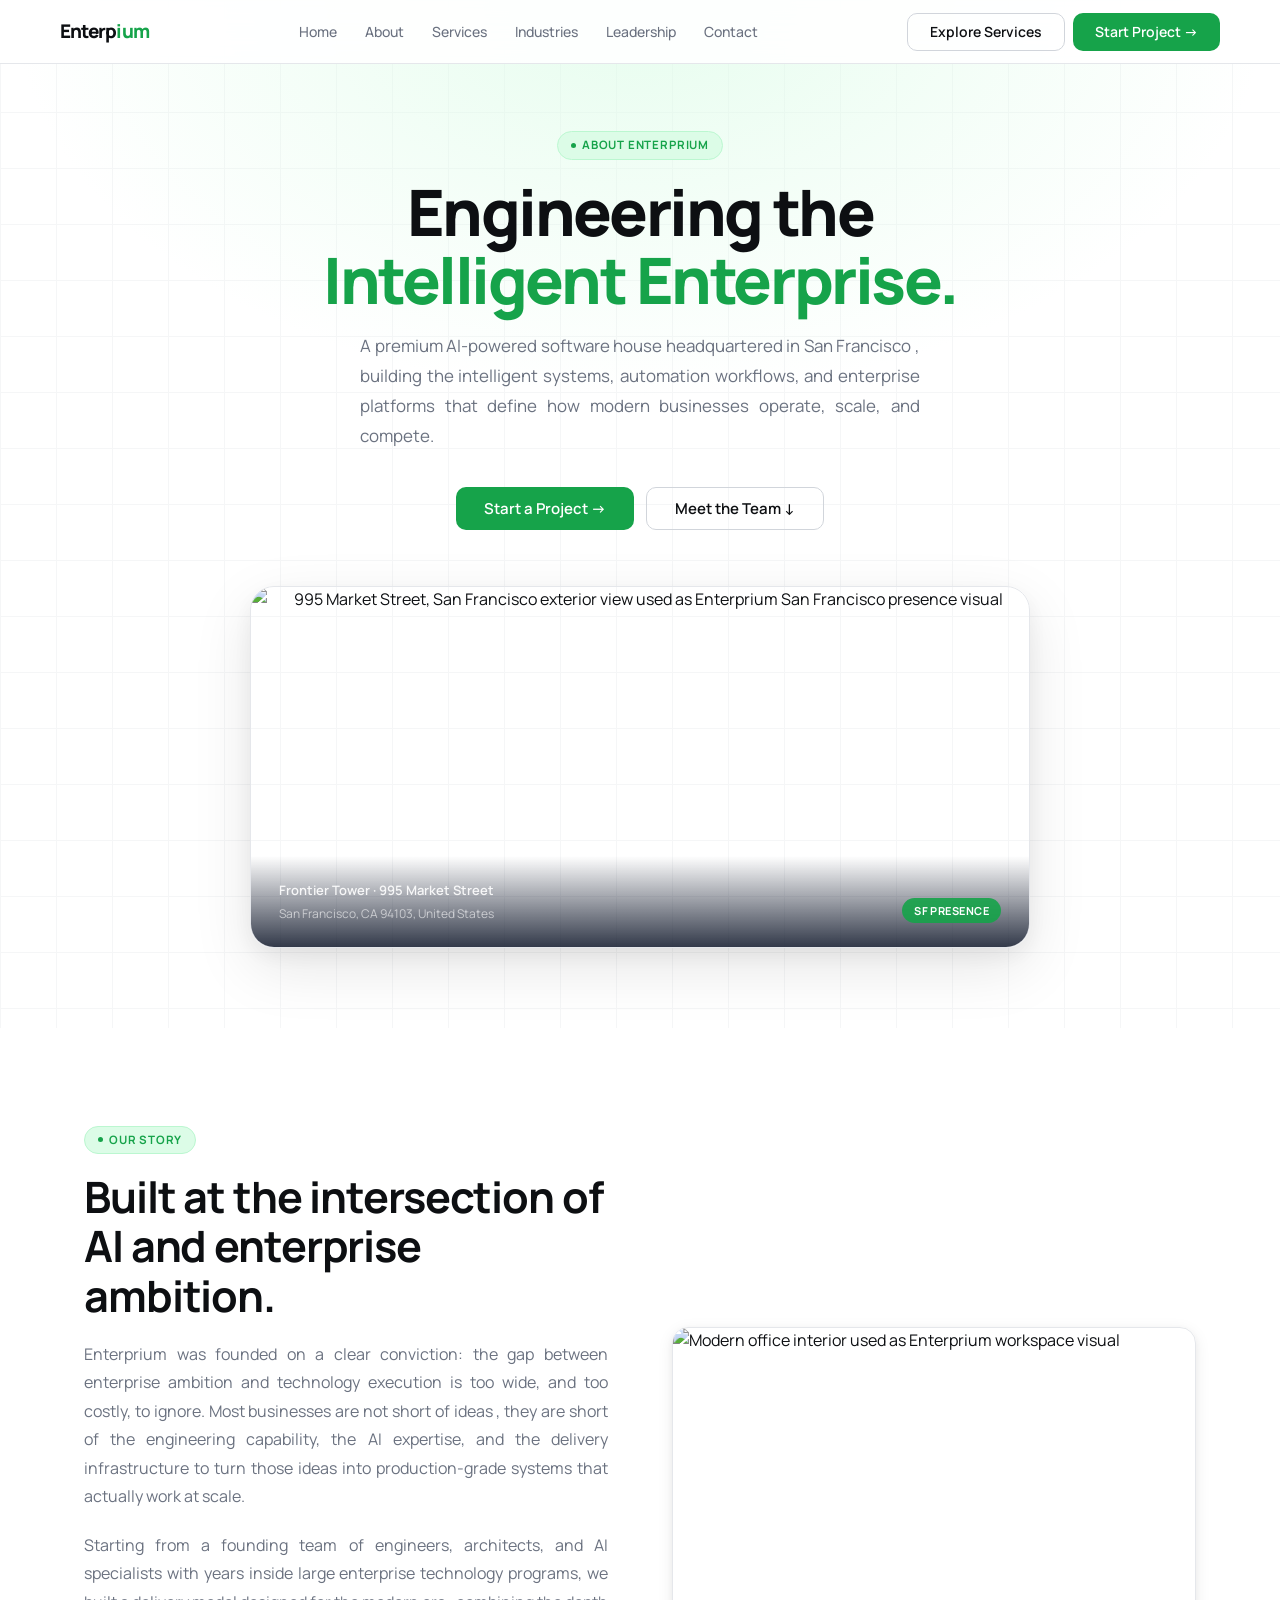
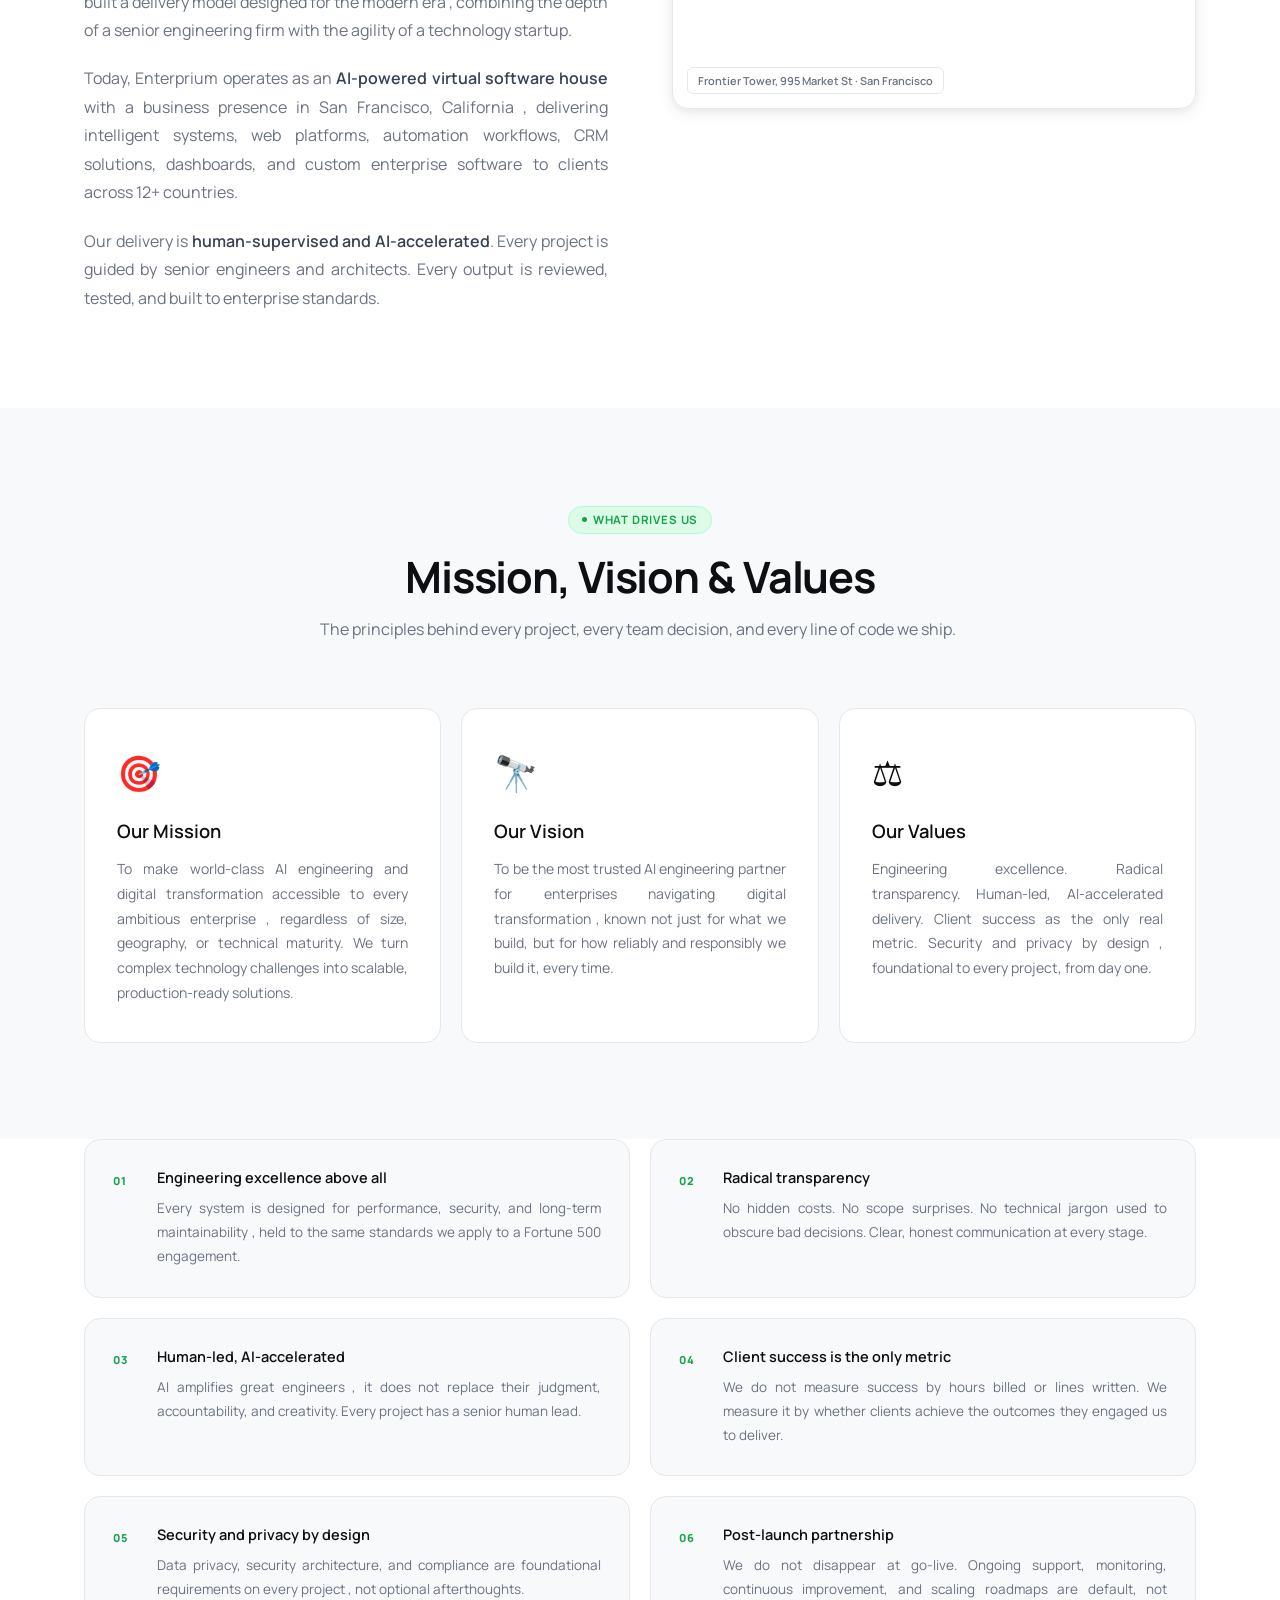
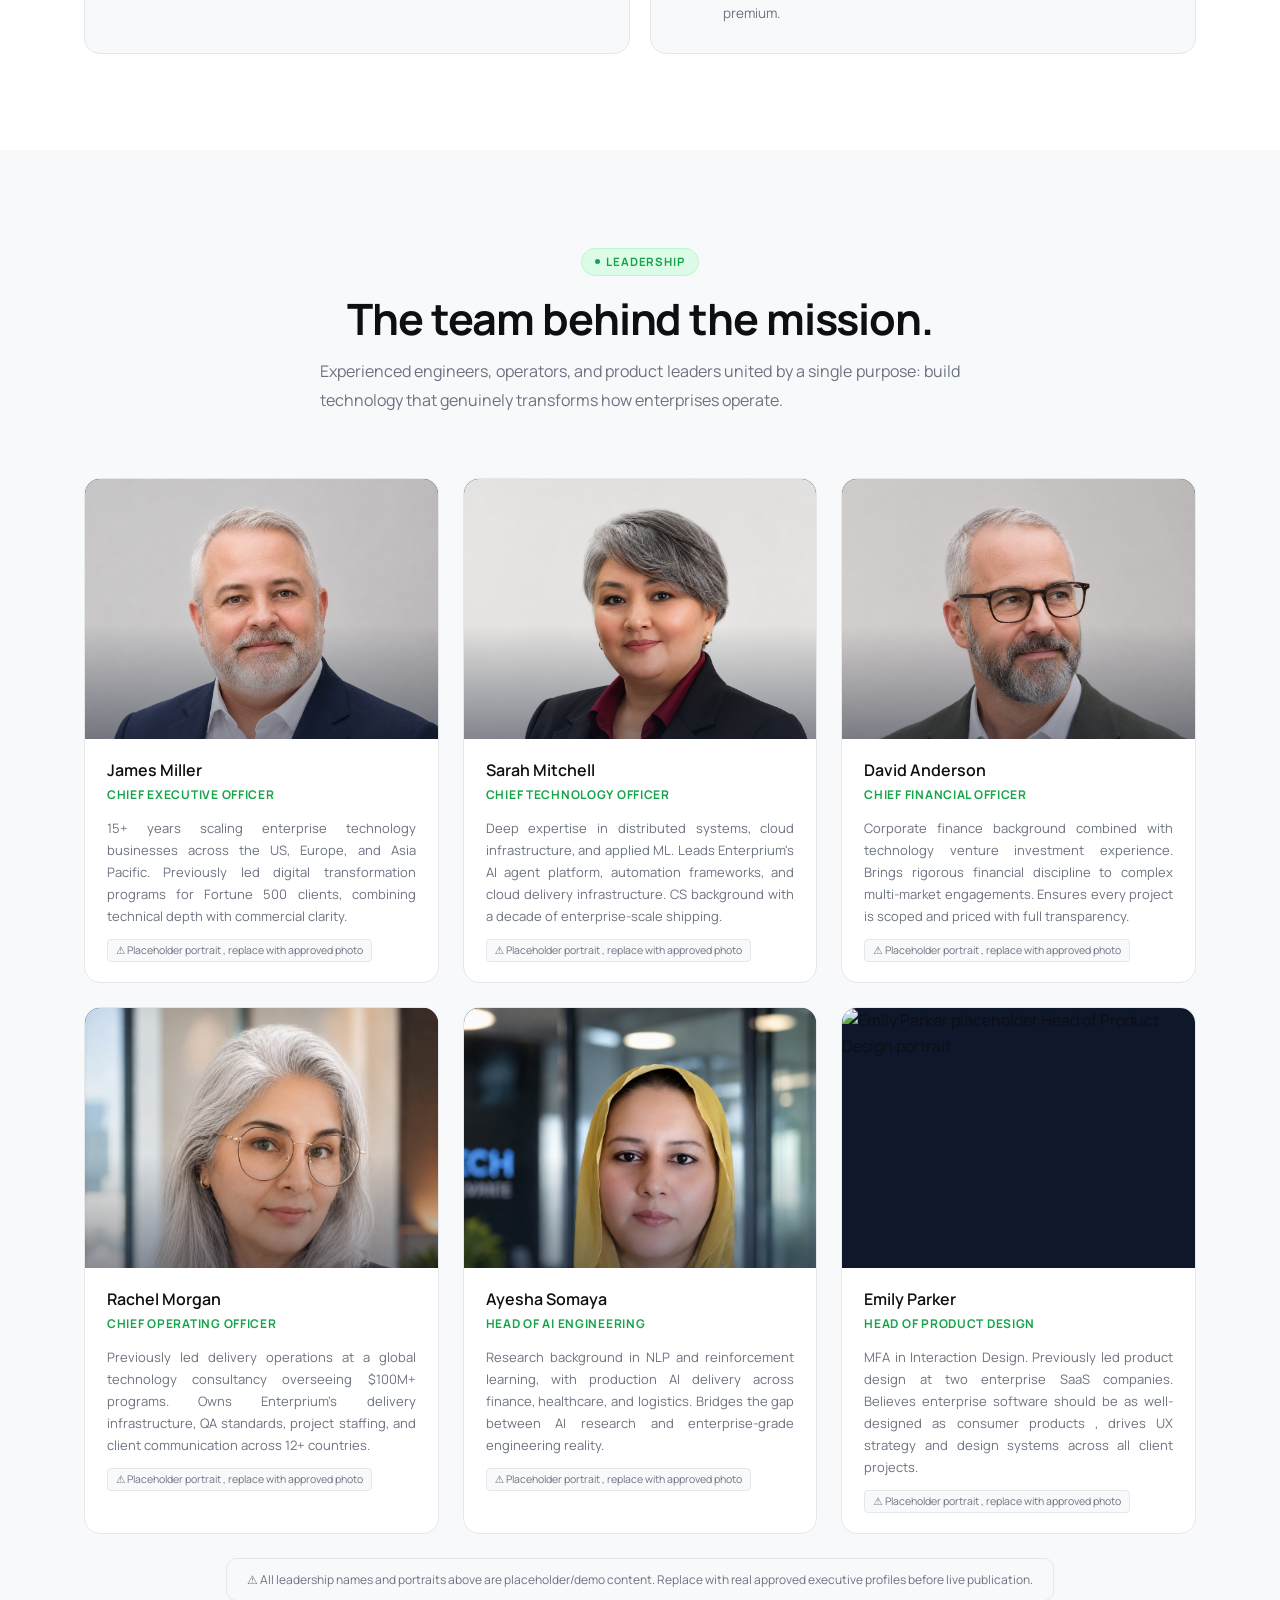
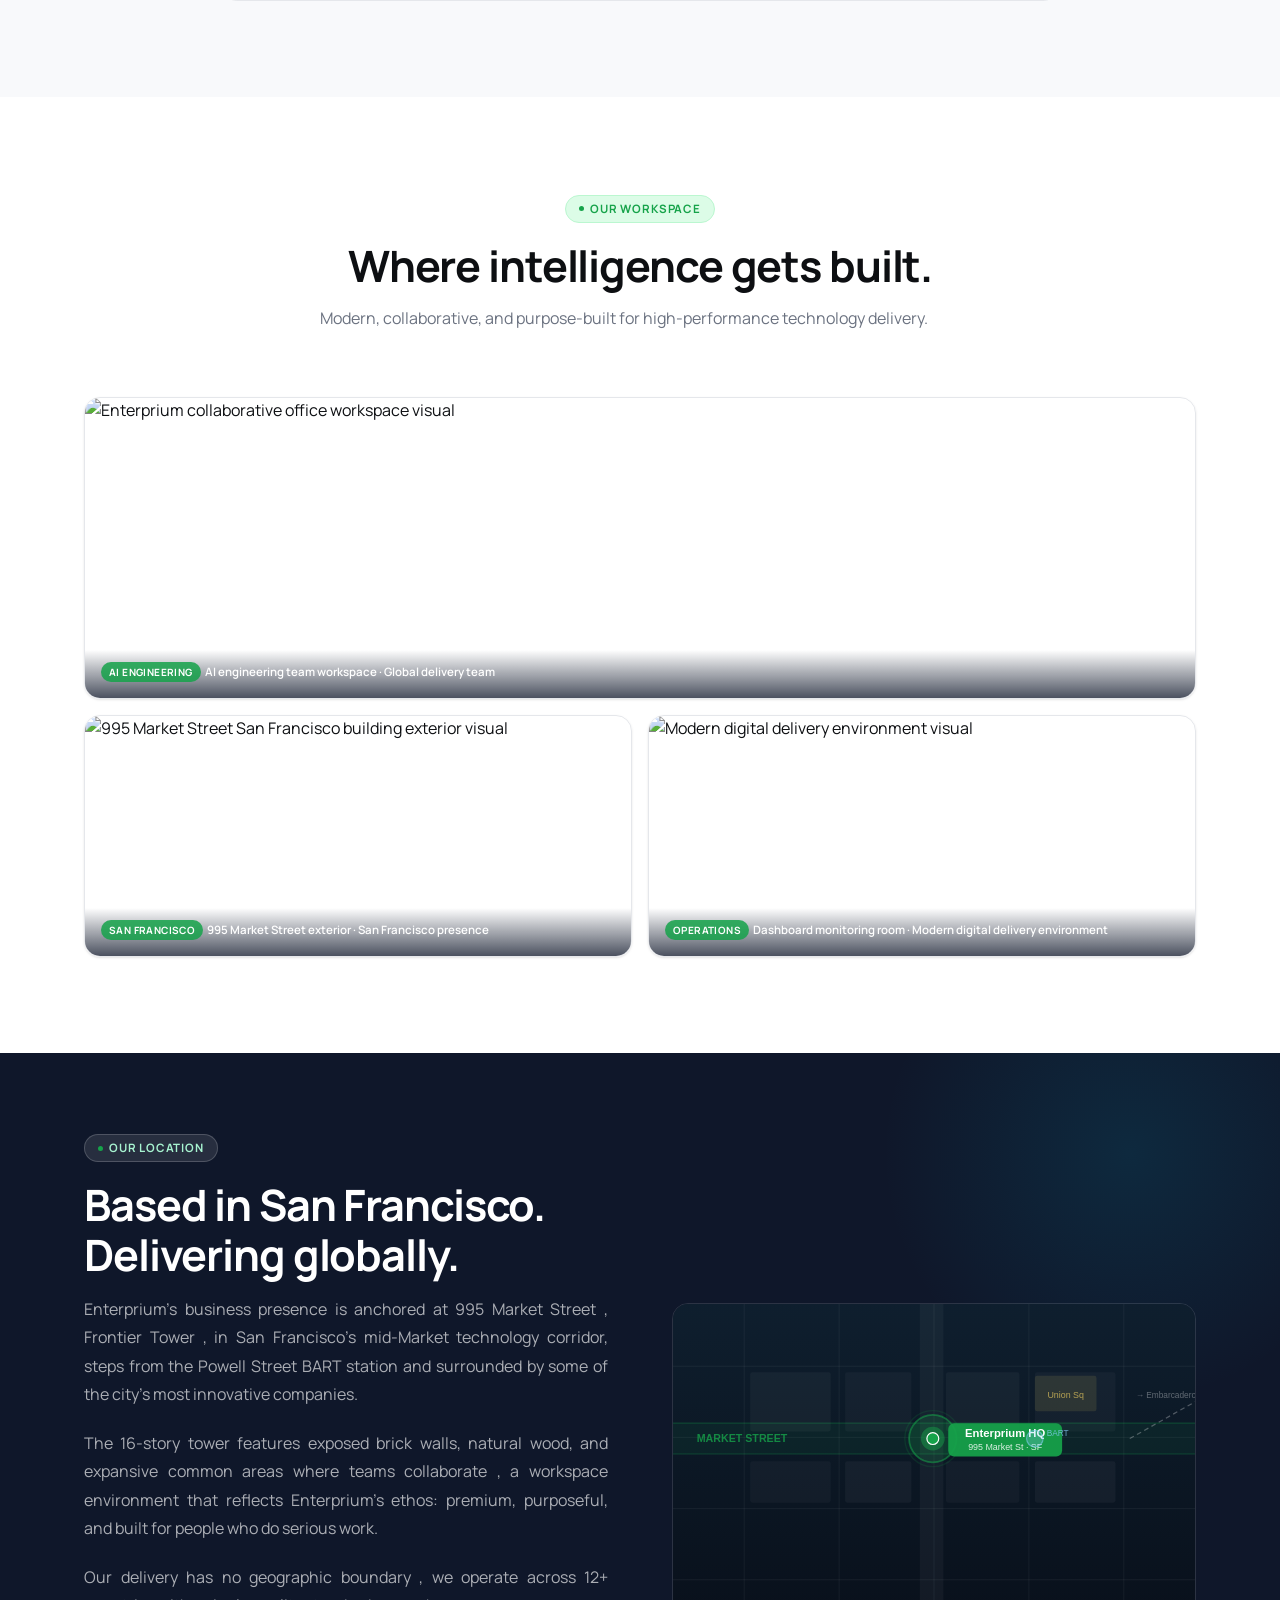
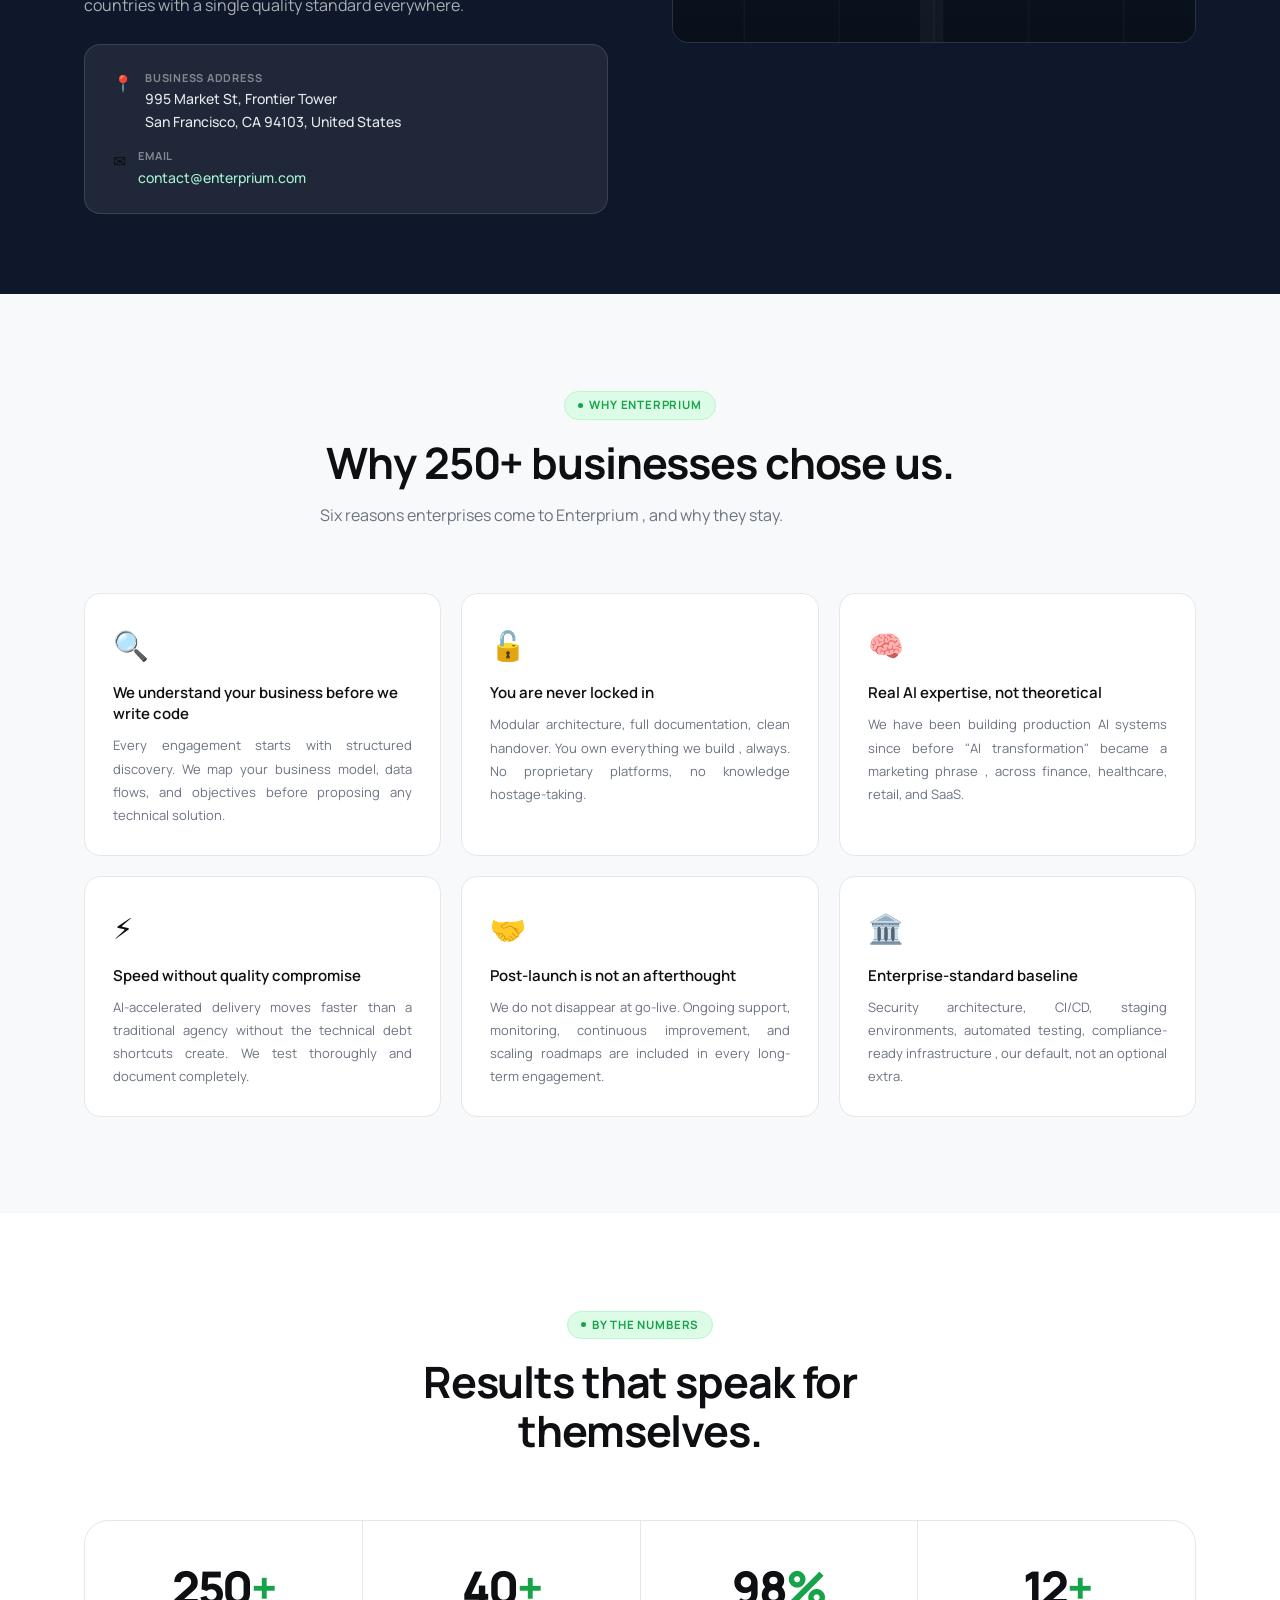
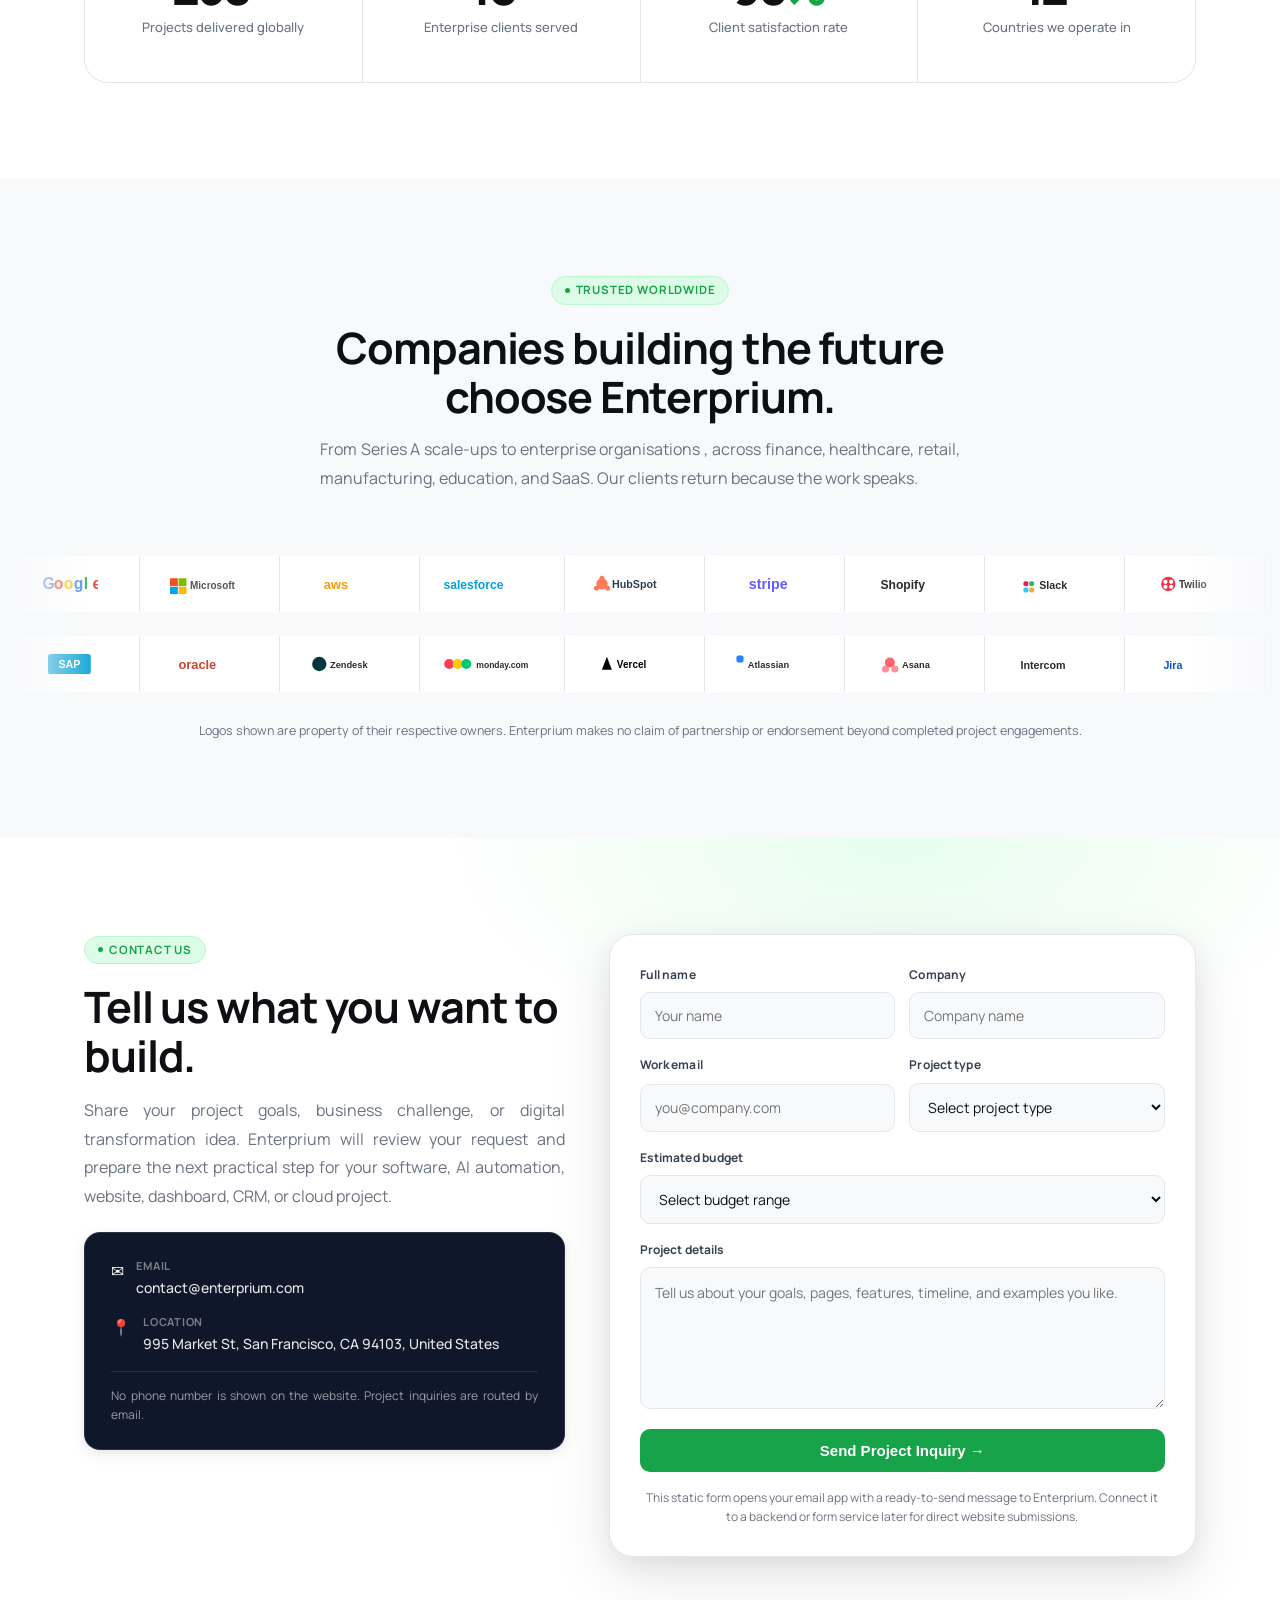
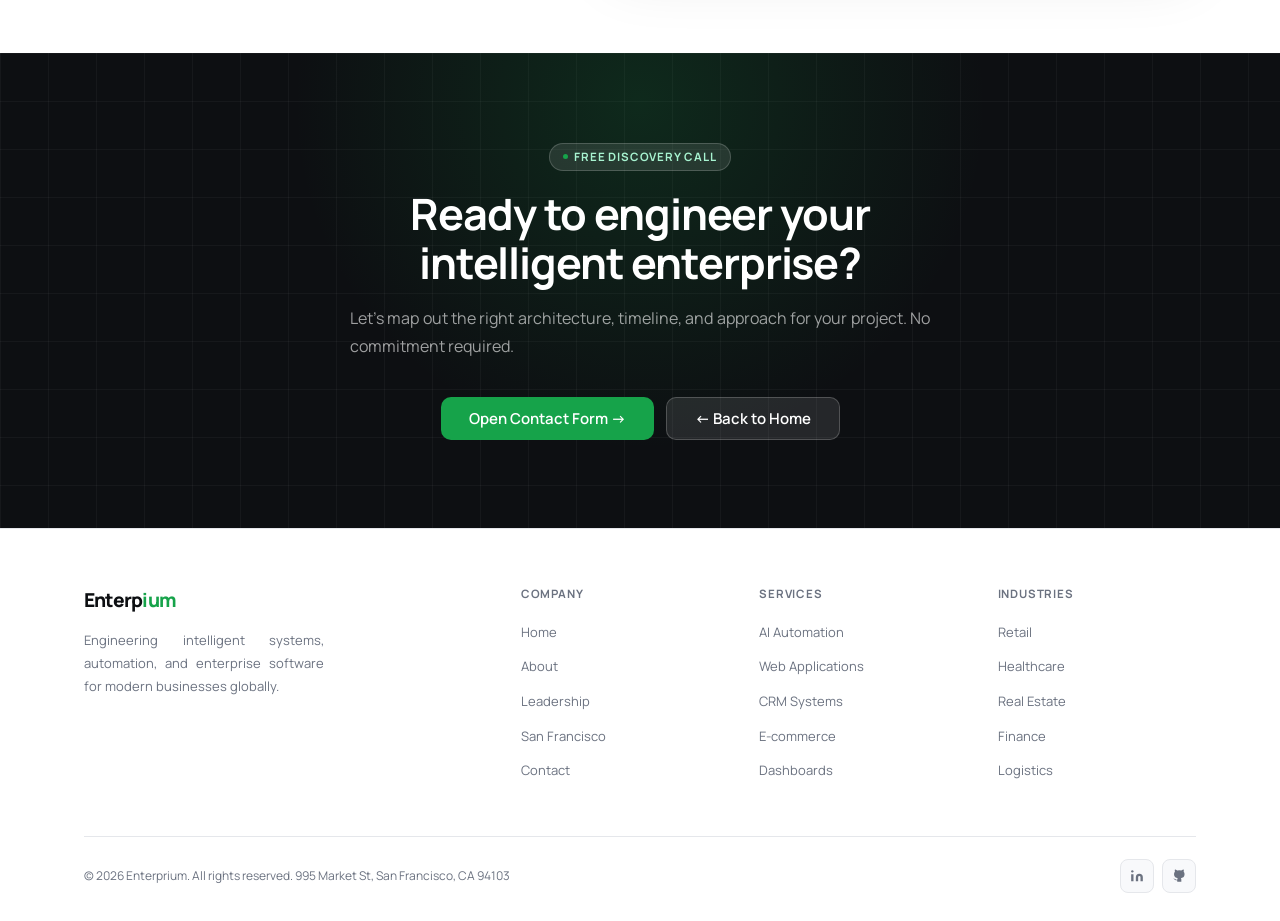
==== commit 91dd1aa8: "c" ====
--- a/index.html
+++ b/index.html
@@ -1,13 +1,14 @@
 <!DOCTYPE html>
+
 <html lang="en">
 <head>
-<meta charset="UTF-8">
-<meta name="viewport" content="width=device-width,initial-scale=1.0">
-<meta name="description" content="About Enterprium — AI-powered software house headquartered in San Francisco. Meet our leadership, learn our story, and discover why 250+ enterprises choose us.">
-<title>About Us — Enterprium | Engineering the Intelligent Enterprise</title>
-<link rel="preconnect" href="https://fonts.googleapis.com">
-<link rel="preconnect" href="https://fonts.gstatic.com" crossorigin>
-<link href="https://fonts.googleapis.com/css2?family=Inter:wght@300;400;500;600;700;800&display=swap" rel="stylesheet">
+<meta charset="utf-8"/>
+<meta content="width=device-width,initial-scale=1.0" name="viewport"/>
+<meta content="Enterprium About Us and Contact, AI-powered software house with San Francisco presence, leadership placeholders, workspace visuals, and project inquiry form." name="description"/>
+<title>About &amp; Contact, Enterprium | Engineering the Intelligent Enterprise</title>
+<link href="https://fonts.googleapis.com" rel="preconnect"/>
+<link crossorigin="" href="https://fonts.gstatic.com" rel="preconnect"/>
+<link href="https://fonts.googleapis.com/css2?family=Manrope:wght@300;400;500;600;700;800&amp;display=swap" rel="stylesheet"/>
 <style>
 :root{
   --white:#fff;--bg:#f8f9fb;--bg2:#f1f4f8;
@@ -15,7 +16,7 @@
   --text:#0d0f12;--muted:#6b7280;--muted2:#374151;
   --green:#16a34a;--gl:#dcfce7;--gm:#bbf7d0;--gd:#15803d;
   --navy:#0f172a;--cyan:#0891b2;--violet:#7c3aed;
-  --font:'Inter',system-ui,sans-serif;
+  --font:'Manrope',Inter,system-ui,sans-serif;
   --r:10px;--rl:16px;--rxl:24px;
   --sh:0 1px 3px rgba(0,0,0,.07),0 1px 2px rgba(0,0,0,.05);
   --shm:0 4px 16px rgba(0,0,0,.08),0 2px 6px rgba(0,0,0,.04);
@@ -108,99 +109,133 @@
 @media(max-width:900px){.nl,.nr{display:none}.hbg{display:flex}.sgrid{grid-template-columns:1fr}.mvvg{grid-template-columns:1fr}.vlst{grid-template-columns:1fr}}
 @media(max-width:600px){section{padding:68px 0}h1{font-size:2.1rem}}
 </style>
+
+<style>
+/* Site text alignment update */
+p,.lbio,.vb p,.mc p,.wc p,.contact-copy p,.contact-note,.form-disclaimer,.svc-copy,.industry-copy,.service-card p,.industry-card p,.process-card p,.problem-card p,.feature-card p{
+  text-align:justify;
+  text-justify:inter-word;
+}
+.nl a,.mm a,.btn,.eyebrow,h1,h2,h3,h4,.ltitle,.slbl,.snum,.slbl2,.logo,.bbadge,.tpill{
+  text-align:inherit;
+}
+.page-hero{padding:130px 0 80px;background:#fff;position:relative;overflow:hidden}
+.page-hero .hi{max-width:820px}
+.page-grid{display:grid;grid-template-columns:repeat(3,1fr);gap:22px}
+.service-card,.industry-card,.process-card,.problem-card,.feature-card{background:#fff;border:1.5px solid var(--border);border-radius:var(--rl);padding:28px;transition:all var(--tr);box-shadow:var(--sh)}
+.service-card:hover,.industry-card:hover,.process-card:hover,.problem-card:hover,.feature-card:hover{border-color:var(--gm);transform:translateY(-3px);box-shadow:var(--shm)}
+.service-card .icon,.industry-card .icon,.process-card .icon,.problem-card .icon,.feature-card .icon{font-size:2rem;margin-bottom:14px}
+.service-card h3,.industry-card h3,.process-card h3,.problem-card h3,.feature-card h3{margin-bottom:10px}
+.service-card p,.industry-card p,.process-card p,.problem-card p,.feature-card p{font-size:13.5px}
+.service-list,.industry-list{margin-top:14px;display:grid;gap:8px}
+.service-list li,.industry-list li{font-size:13px;color:var(--muted);padding-left:18px;position:relative;text-align:left}
+.service-list li::before,.industry-list li::before{content:'✓';position:absolute;left:0;color:var(--green);font-weight:800}
+.split{display:grid;grid-template-columns:1fr 1fr;gap:56px;align-items:center}
+.visual-card{border-radius:var(--rxl);overflow:hidden;border:1px solid var(--border);box-shadow:var(--shl);min-height:360px;background:linear-gradient(135deg,#e8f8ee,#ffffff)}
+.visual-card img{width:100%;height:100%;min-height:360px;object-fit:cover}
+.dark-band{background:var(--navy);position:relative;overflow:hidden}
+.dark-band h2,.dark-band h3{color:#fff}
+.dark-band p{color:rgba(255,255,255,.72)}
+.dark-band .eyebrow{background:rgba(255,255,255,.1);border-color:rgba(255,255,255,.18);color:#a7f3d0}
+.dark-grid{display:grid;grid-template-columns:repeat(3,1fr);gap:20px}
+.dark-card{background:rgba(255,255,255,.06);border:1px solid rgba(255,255,255,.12);border-radius:var(--rl);padding:28px}
+.dark-card p,.dark-card li{color:rgba(255,255,255,.68)}
+@media(max-width:950px){.page-grid,.dark-grid{grid-template-columns:1fr 1fr}.split{grid-template-columns:1fr}}
+@media(max-width:640px){.page-grid,.dark-grid{grid-template-columns:1fr}}
+</style>
 </head>
 <body>
 <nav>
-  <div class="ni">
-    <a href="index.html" class="logo">Enterp<span>ium</span></a>
-    <ul class="nl">
-      <li><a href="#story">Our Story</a></li>
-      <li><a href="#leadership">Leadership</a></li>
-      <li><a href="#sf">San Francisco</a></li>
-      <li><a href="#clients">Clients</a></li>
-    </ul>
-    <div class="nr">
-      <a href="index.html#services" class="btn btn-o">Services</a>
-      <a href="#cta" class="btn btn-g">Get Started →</a>
-    </div>
-    <div class="hbg" onclick="toggleMob()"><span></span><span></span><span></span></div>
-  </div>
+<div class="ni">
+<a class="logo" href="index.html">Enterp<span>ium</span></a>
+<ul class="nl">
+<li><a class="act" href="index.html">Home</a></li>
+<li><a href="index.html#story">About</a></li>
+<li><a href="services.html">Services</a></li>
+<li><a href="industries.html">Industries</a></li>
+<li><a href="index.html#leadership">Leadership</a></li>
+<li><a href="index.html#contact">Contact</a></li>
+</ul>
+<div class="nr">
+<a class="btn btn-o" href="services.html">Explore Services</a>
+<a class="btn btn-g" href="index.html#contact">Start Project →</a>
+</div>
+<div class="hbg" onclick="toggleMob()"><span></span><span></span><span></span></div>
+</div>
 </nav>
 <div class="mm" id="mm">
-  <a href="#story" onclick="toggleMob()">Our Story</a>
-  <a href="#leadership" onclick="toggleMob()">Leadership</a>
-  <a href="#sf" onclick="toggleMob()">San Francisco</a>
-  <a href="#clients" onclick="toggleMob()">Clients</a>
-  <a href="#cta" onclick="toggleMob()" style="margin-top:16px" class="btn btn-g">Get Started →</a>
-</div>
-
+<a href="index.html" onclick="toggleMob()">Home</a>
+<a href="index.html#story" onclick="toggleMob()">About</a>
+<a href="services.html" onclick="toggleMob()">Services</a>
+<a href="industries.html" onclick="toggleMob()">Industries</a>
+<a href="index.html#leadership" onclick="toggleMob()">Leadership</a>
+<a href="index.html#contact" onclick="toggleMob()">Contact</a>
+<a class="btn btn-g" href="index.html#contact" onclick="toggleMob()" style="margin-top:16px">Start Project →</a>
+</div>
 <section id="hero">
-  <div class="hgrid"></div><div class="hfade"></div>
-  <div class="wrap">
-    <div class="hi">
-      <div class="eyebrow">About Enterprium</div>
-      <h1>Engineering the<br><em>Intelligent Enterprise.</em></h1>
-      <p>A premium AI-powered software house headquartered in San Francisco — building the intelligent systems, automation workflows, and enterprise platforms that define how modern businesses operate, scale, and compete.</p>
-      <div class="hcta">
-        <a href="#cta" class="btn btn-g" style="font-size:15px;padding:13px 28px">Start a Project →</a>
-        <a href="#leadership" class="btn btn-o" style="font-size:15px;padding:13px 28px">Meet the Team ↓</a>
-      </div>
-      <div class="bcard">
-        <div class="bimg">
-          <img src="https://sfyimby.com/wp-content/uploads/2025/04/995-Market-Street-image-via-Google-Street-View.jpg" alt="995 Market Street, Frontier Tower, San Francisco — photo via Google Street View" style="position:absolute;inset:0;width:100%;height:100%;object-fit:cover;object-position:center top"/>
-          <div class="bover">
-            <div><div class="blbl">Frontier Tower · 995 Market Street</div><div class="baddr">San Francisco, CA 94103, United States</div></div>
-            <div class="bbadge">SF PRESENCE</div>
-          </div>
-        </div>
-      </div>
-    </div>
-  </div>
-</section>
-
+<div class="hgrid"></div><div class="hfade"></div>
+<div class="wrap">
+<div class="hi">
+<div class="eyebrow">About Enterprium</div>
+<h1>Engineering the<br/><em>Intelligent Enterprise.</em></h1>
+<p>A premium AI-powered software house headquartered in San Francisco , building the intelligent systems, automation workflows, and enterprise platforms that define how modern businesses operate, scale, and compete.</p>
+<div class="hcta">
+<a class="btn btn-g" href="#contact" style="font-size:15px;padding:13px 28px">Start a Project →</a>
+<a class="btn btn-o" href="#leadership" style="font-size:15px;padding:13px 28px">Meet the Team ↓</a>
+</div>
+<div class="bcard">
+<div class="bimg">
+<img alt="995 Market Street, San Francisco exterior view used as Enterprium San Francisco presence visual" src="assets/office-building.jpg" style="position:absolute;inset:0;width:100%;height:100%;object-fit:cover;object-position:center top"/>
+<div class="bover">
+<div><div class="blbl">Frontier Tower · 995 Market Street</div><div class="baddr">San Francisco, CA 94103, United States</div></div>
+<div class="bbadge">SF PRESENCE</div>
+</div>
+</div>
+</div>
+</div>
+</div>
+</section>
 <section id="story">
-  <div class="wrap">
-    <div class="sgrid">
-      <div class="scopy reveal">
-        <div class="eyebrow">Our Story</div>
-        <h2>Built at the intersection of AI and enterprise ambition.</h2>
-        <p style="margin-top:20px">Enterprium was founded on a clear conviction: the gap between enterprise ambition and technology execution is too wide, and too costly, to ignore. Most businesses are not short of ideas — they are short of the engineering capability, the AI expertise, and the delivery infrastructure to turn those ideas into production-grade systems that actually work at scale.</p>
-        <p>Starting from a founding team of engineers, architects, and AI specialists with years inside large enterprise technology programs, we built a delivery model designed for the modern era — combining the depth of a senior engineering firm with the agility of a technology startup.</p>
-        <p>Today, Enterprium operates as an <strong>AI-powered virtual software house</strong> with a business presence in San Francisco, California — delivering intelligent systems, web platforms, automation workflows, CRM solutions, dashboards, and custom enterprise software to clients across 12+ countries.</p>
-        <p>Our delivery is <strong>human-supervised and AI-accelerated</strong>. Every project is guided by senior engineers and architects. Every output is reviewed, tested, and built to enterprise standards.</p>
-      </div>
-      <div class="ocard reveal" style="transition-delay:.15s">
-        <div class="ovis">
-          <img src="https://sfyimby.com/wp-content/uploads/2025/04/995-Market-Street-office-interior-view-image-via-Frontier-Tower.jpg" alt="995 Market Street office interior — Frontier Tower, San Francisco" style="position:absolute;inset:0;width:100%;height:100%;object-fit:cover;object-position:center"/>
-          <div class="olbl">Frontier Tower, 995 Market St · San Francisco</div>
-        </div>
-      </div>
-    </div>
-  </div>
-</section>
-
+<div class="wrap">
+<div class="sgrid">
+<div class="scopy reveal">
+<div class="eyebrow">Our Story</div>
+<h2>Built at the intersection of AI and enterprise ambition.</h2>
+<p style="margin-top:20px">Enterprium was founded on a clear conviction: the gap between enterprise ambition and technology execution is too wide, and too costly, to ignore. Most businesses are not short of ideas , they are short of the engineering capability, the AI expertise, and the delivery infrastructure to turn those ideas into production-grade systems that actually work at scale.</p>
+<p>Starting from a founding team of engineers, architects, and AI specialists with years inside large enterprise technology programs, we built a delivery model designed for the modern era , combining the depth of a senior engineering firm with the agility of a technology startup.</p>
+<p>Today, Enterprium operates as an <strong>AI-powered virtual software house</strong> with a business presence in San Francisco, California , delivering intelligent systems, web platforms, automation workflows, CRM solutions, dashboards, and custom enterprise software to clients across 12+ countries.</p>
+<p>Our delivery is <strong>human-supervised and AI-accelerated</strong>. Every project is guided by senior engineers and architects. Every output is reviewed, tested, and built to enterprise standards.</p>
+</div>
+<div class="ocard reveal" style="transition-delay:.15s">
+<div class="ovis">
+<img alt="Modern office interior used as Enterprium workspace visual" src="assets/office-interior.jpg" style="position:absolute;inset:0;width:100%;height:100%;object-fit:cover;object-position:center"/>
+<div class="olbl">Frontier Tower, 995 Market St · San Francisco</div>
+</div>
+</div>
+</div>
+</div>
+</section>
 <section id="mvv">
-  <div class="wrap">
-    <div class="sh reveal"><div class="eyebrow">What drives us</div><h2>Mission, Vision &amp; Values</h2><p>The principles behind every project, every team decision, and every line of code we ship.</p></div>
-    <div class="mvvg">
-      <div class="mc reveal"><div class="mi">🎯</div><h3>Our Mission</h3><p>To make world-class AI engineering and digital transformation accessible to every ambitious enterprise — regardless of size, geography, or technical maturity. We turn complex technology challenges into scalable, production-ready solutions.</p></div>
-      <div class="mc reveal" style="transition-delay:.1s"><div class="mi">🔭</div><h3>Our Vision</h3><p>To be the most trusted AI engineering partner for enterprises navigating digital transformation — known not just for what we build, but for how reliably and responsibly we build it, every time.</p></div>
-      <div class="mc reveal" style="transition-delay:.2s"><div class="mi">⚖️</div><h3>Our Values</h3><p>Engineering excellence. Radical transparency. Human-led, AI-accelerated delivery. Client success as the only real metric. Security and privacy by design — foundational to every project, from day one.</p></div>
-    </div>
-  </div>
-</section>
-
+<div class="wrap">
+<div class="sh reveal"><div class="eyebrow">What drives us</div><h2>Mission, Vision &amp; Values</h2><p>The principles behind every project, every team decision, and every line of code we ship.</p></div>
+<div class="mvvg">
+<div class="mc reveal"><div class="mi">🎯</div><h3>Our Mission</h3><p>To make world-class AI engineering and digital transformation accessible to every ambitious enterprise , regardless of size, geography, or technical maturity. We turn complex technology challenges into scalable, production-ready solutions.</p></div>
+<div class="mc reveal" style="transition-delay:.1s"><div class="mi">🔭</div><h3>Our Vision</h3><p>To be the most trusted AI engineering partner for enterprises navigating digital transformation , known not just for what we build, but for how reliably and responsibly we build it, every time.</p></div>
+<div class="mc reveal" style="transition-delay:.2s"><div class="mi">⚖️</div><h3>Our Values</h3><p>Engineering excellence. Radical transparency. Human-led, AI-accelerated delivery. Client success as the only real metric. Security and privacy by design , foundational to every project, from day one.</p></div>
+</div>
+</div>
+</section>
 <section id="values" style="padding-top:0">
-  <div class="wrap">
-    <div class="vlst">
-      <div class="vi reveal"><div class="vn">01</div><div class="vb"><h3>Engineering excellence above all</h3><p>Every system is designed for performance, security, and long-term maintainability — held to the same standards we apply to a Fortune 500 engagement.</p></div></div>
-      <div class="vi reveal" style="transition-delay:.08s"><div class="vn">02</div><div class="vb"><h3>Radical transparency</h3><p>No hidden costs. No scope surprises. No technical jargon used to obscure bad decisions. Clear, honest communication at every stage.</p></div></div>
-      <div class="vi reveal" style="transition-delay:.12s"><div class="vn">03</div><div class="vb"><h3>Human-led, AI-accelerated</h3><p>AI amplifies great engineers — it does not replace their judgment, accountability, and creativity. Every project has a senior human lead.</p></div></div>
-      <div class="vi reveal" style="transition-delay:.16s"><div class="vn">04</div><div class="vb"><h3>Client success is the only metric</h3><p>We do not measure success by hours billed or lines written. We measure it by whether clients achieve the outcomes they engaged us to deliver.</p></div></div>
-      <div class="vi reveal" style="transition-delay:.2s"><div class="vn">05</div><div class="vb"><h3>Security and privacy by design</h3><p>Data privacy, security architecture, and compliance are foundational requirements on every project — not optional afterthoughts.</p></div></div>
-      <div class="vi reveal" style="transition-delay:.24s"><div class="vn">06</div><div class="vb"><h3>Post-launch partnership</h3><p>We do not disappear at go-live. Ongoing support, monitoring, continuous improvement, and scaling roadmaps are default, not premium.</p></div></div>
-    </div>
-  </div>
+<div class="wrap">
+<div class="vlst">
+<div class="vi reveal"><div class="vn">01</div><div class="vb"><h3>Engineering excellence above all</h3><p>Every system is designed for performance, security, and long-term maintainability , held to the same standards we apply to a Fortune 500 engagement.</p></div></div>
+<div class="vi reveal" style="transition-delay:.08s"><div class="vn">02</div><div class="vb"><h3>Radical transparency</h3><p>No hidden costs. No scope surprises. No technical jargon used to obscure bad decisions. Clear, honest communication at every stage.</p></div></div>
+<div class="vi reveal" style="transition-delay:.12s"><div class="vn">03</div><div class="vb"><h3>Human-led, AI-accelerated</h3><p>AI amplifies great engineers , it does not replace their judgment, accountability, and creativity. Every project has a senior human lead.</p></div></div>
+<div class="vi reveal" style="transition-delay:.16s"><div class="vn">04</div><div class="vb"><h3>Client success is the only metric</h3><p>We do not measure success by hours billed or lines written. We measure it by whether clients achieve the outcomes they engaged us to deliver.</p></div></div>
+<div class="vi reveal" style="transition-delay:.2s"><div class="vn">05</div><div class="vb"><h3>Security and privacy by design</h3><p>Data privacy, security architecture, and compliance are foundational requirements on every project , not optional afterthoughts.</p></div></div>
+<div class="vi reveal" style="transition-delay:.24s"><div class="vn">06</div><div class="vb"><h3>Post-launch partnership</h3><p>We do not disappear at go-live. Ongoing support, monitoring, continuous improvement, and scaling roadmaps are default, not premium.</p></div></div>
+</div>
+</div>
 </section>
 <!-- ══════════════ LEADERSHIP ══════════════ -->
 <style>
@@ -300,747 +335,421 @@
 @media(max-width:1000px){.lgrid{grid-template-columns:1fr 1fr}}
 @media(max-width:900px){.ogrid{grid-template-columns:1fr}.olarge{grid-column:1}.wgrid{grid-template-columns:1fr}.sfgrid{grid-template-columns:1fr}.sblks{grid-template-columns:1fr 1fr}.ftg{grid-template-columns:1fr 1fr}}
 @media(max-width:600px){.lgrid{grid-template-columns:1fr}.sblks{grid-template-columns:1fr 1fr}.ftg{grid-template-columns:1fr}}
+
+/* CONTACT FORM + IMAGE PHOTO UPDATES */
+.lphoto{height:260px;background:#0f172a}
+.leader-img{width:100%;height:100%;object-fit:cover;object-position:center top;display:block;transition:transform var(--tr)}
+.lc:hover .leader-img{transform:scale(1.035)}
+.leader-photo-shade{position:absolute;inset:auto 0 0 0;height:44%;background:linear-gradient(0deg,rgba(15,23,42,.45),transparent);pointer-events:none}
+#contact{background:#fff;position:relative;overflow:hidden}
+#contact::before{content:"";position:absolute;inset:0;background:radial-gradient(ellipse 55% 45% at 70% 0%,rgba(220,252,231,.7),transparent 65%);pointer-events:none}
+.contact-grid{position:relative;z-index:1;display:grid;grid-template-columns:.9fr 1.1fr;gap:44px;align-items:start}
+.contact-copy h2{margin-bottom:16px}
+.contact-copy p{margin-bottom:22px}
+.contact-card{background:var(--navy);color:#fff;border-radius:var(--rl);padding:24px 26px;border:1px solid rgba(255,255,255,.1);box-shadow:var(--shm)}
+.contact-card .sval,.contact-card .sval a{color:rgba(255,255,255,.9)}
+.contact-card .slbl{color:rgba(255,255,255,.45)}
+.contact-note{font-size:12px;line-height:1.6;color:rgba(255,255,255,.58);border-top:1px solid rgba(255,255,255,.1);padding-top:14px;margin-top:16px}
+.contact-form{background:#fff;border:1.5px solid var(--border);border-radius:var(--rxl);box-shadow:var(--shl);padding:30px;display:grid;gap:16px}
+.form-row{display:grid;grid-template-columns:1fr 1fr;gap:14px}
+.contact-form label{font-size:12px;font-weight:700;color:var(--muted2);display:grid;gap:8px;letter-spacing:.01em}
+.contact-form input,.contact-form select,.contact-form textarea{width:100%;font-family:var(--font);font-size:14px;color:var(--text);background:var(--bg);border:1.5px solid var(--border);border-radius:var(--r);padding:13px 14px;outline:none;transition:all var(--tr)}
+.contact-form textarea{min-height:142px;resize:vertical;line-height:1.65}
+.contact-form input:focus,.contact-form select:focus,.contact-form textarea:focus{border-color:var(--green);background:#fff;box-shadow:0 0 0 4px rgba(22,163,74,.08)}
+.contact-submit{justify-content:center;width:100%;font-size:15px;padding:14px 24px;margin-top:4px}
+.form-disclaimer{font-size:12px;line-height:1.6;color:var(--muted);text-align:center}
+@media(max-width:900px){.contact-grid{grid-template-columns:1fr}.form-row{grid-template-columns:1fr}}
 </style>
-
 <section id="leadership">
-  <div class="wrap">
-    <div class="sh reveal">
-      <div class="eyebrow">Leadership</div>
-      <h2>The team behind the mission.</h2>
-      <p>Experienced engineers, operators, and product leaders united by a single purpose: build technology that genuinely transforms how enterprises operate.</p>
-    </div>
-    <div class="lgrid">
-
-      <!-- JAMES MILLER — CEO -->
-      <div class="lc" style="animation-delay:.05s">
-        <div class="lphoto">
-          <div class="lavatar" style="background:linear-gradient(150deg,#1a2e4a 0%,#243c60 60%,#1a2e4a 100%)">
-            <svg viewBox="0 0 280 230" xmlns="http://www.w3.org/2000/svg" width="280" height="230">
-              <defs>
-                <radialGradient id="jm_bg" cx="50%" cy="30%" r="75%"><stop offset="0%" stop-color="#2a4a6e"/><stop offset="100%" stop-color="#0d1e30"/></radialGradient>
-                <radialGradient id="jm_sk" cx="50%" cy="40%" r="60%"><stop offset="0%" stop-color="#d4956a"/><stop offset="100%" stop-color="#b87848"/></radialGradient>
-              </defs>
-              <rect width="280" height="230" fill="url(#jm_bg)"/>
-              <!-- shoulders / jacket dark navy -->
-              <path d="M20 230 Q45 165 80 153 L93 147 L140 178 L187 147 L200 153 Q235 165 260 230Z" fill="#14202e"/>
-              <!-- white shirt collar -->
-              <path d="M112 150 L140 167 L168 150 L163 172 L140 178 L117 172Z" fill="#e8eef5"/>
-              <!-- subtle tie -->
-              <path d="M136 153 L140 168 L144 153 L142 148 L138 148Z" fill="#1a3a6e"/>
-              <!-- neck -->
-              <rect x="122" y="133" width="36" height="20" rx="8" fill="#c08558"/>
-              <!-- head shape — oval, male, slightly wide jaw -->
-              <ellipse cx="140" cy="98" rx="44" ry="50" fill="url(#jm_sk)"/>
-              <!-- hair: dark brown going grey at temples, side parted, receding slightly — 50s exec -->
-              <path d="M96 82 Q96 54 140 54 Q184 54 184 82 Q179 60 160 57 Q149 54 140 55 Q131 54 120 57 Q101 60 96 82Z" fill="#2c2218"/>
-              <!-- grey temples -->
-              <path d="M96 82 Q97 70 102 63 Q100 74 97 85Z" fill="#8a7e72"/>
-              <path d="M184 82 Q183 70 178 63 Q180 74 183 85Z" fill="#8a7e72"/>
-              <!-- grey streaks top -->
-              <path d="M120 56 Q130 53 140 55 Q150 53 160 56" fill="none" stroke="rgba(180,175,165,.25)" stroke-width="1.5"/>
-              <!-- forehead line (50+) -->
-              <path d="M112 82 Q140 78 168 82" fill="none" stroke="rgba(0,0,0,.07)" stroke-width="0.9"/>
-              <!-- eyebrows strong, some grey -->
-              <path d="M113 91 Q121 88 129 91" fill="none" stroke="#2c2218" stroke-width="2.5" stroke-linecap="round"/>
-              <path d="M151 91 Q159 88 167 91" fill="none" stroke="#2c2218" stroke-width="2.5" stroke-linecap="round"/>
-              <!-- eye sockets slight shadow -->
-              <ellipse cx="121" cy="100" rx="11" ry="7" fill="rgba(0,0,0,.06)"/>
-              <ellipse cx="159" cy="100" rx="11" ry="7" fill="rgba(0,0,0,.06)"/>
-              <!-- eyes whites -->
-              <ellipse cx="121" cy="99" rx="8" ry="5" fill="#f0ece8"/>
-              <ellipse cx="159" cy="99" rx="8" ry="5" fill="#f0ece8"/>
-              <!-- irises — dark hazel -->
-              <circle cx="121" cy="99" r="4.5" fill="#3a2a14"/>
-              <circle cx="159" cy="99" r="4.5" fill="#3a2a14"/>
-              <!-- pupils -->
-              <circle cx="121.5" cy="98.5" r="2" fill="#0d0800"/>
-              <circle cx="159.5" cy="98.5" r="2" fill="#0d0800"/>
-              <!-- catchlights -->
-              <circle cx="122.5" cy="97.5" r=".85" fill="rgba(255,255,255,.75)"/>
-              <circle cx="160.5" cy="97.5" r=".85" fill="rgba(255,255,255,.75)"/>
-              <!-- crow's feet very subtle -->
-              <path d="M110 96 Q108 98 109 100" fill="none" stroke="rgba(0,0,0,.09)" stroke-width="0.7"/>
-              <path d="M132 96 Q134 98 133 100" fill="none" stroke="rgba(0,0,0,.09)" stroke-width="0.7"/>
-              <path d="M148 96 Q146 98 147 100" fill="none" stroke="rgba(0,0,0,.09)" stroke-width="0.7"/>
-              <path d="M170 96 Q172 98 171 100" fill="none" stroke="rgba(0,0,0,.09)" stroke-width="0.7"/>
-              <!-- nose bridge -->
-              <path d="M135 104 Q133 113 135 120 Q140 123 145 120 Q147 113 145 104" fill="none" stroke="rgba(0,0,0,.14)" stroke-width="1.2" stroke-linecap="round"/>
-              <!-- nasolabial folds (50+) -->
-              <path d="M114 112 Q110 118 112 124" fill="none" stroke="rgba(0,0,0,.1)" stroke-width="0.9"/>
-              <path d="M166 112 Q170 118 168 124" fill="none" stroke="rgba(0,0,0,.1)" stroke-width="0.9"/>
-              <!-- slight smile -->
-              <path d="M124 126 Q140 133 156 126" fill="none" stroke="#9a6040" stroke-width="2" stroke-linecap="round"/>
-              <path d="M126 126 Q140 130 154 126" fill="#c8805a" opacity=".3"/>
-              <!-- ears -->
-              <ellipse cx="96" cy="103" rx="5.5" ry="9" fill="#bf7e50"/>
-              <ellipse cx="184" cy="103" rx="5.5" ry="9" fill="#bf7e50"/>
-              <!-- jaw definition -->
-              <path d="M98 118 Q104 138 140 144 Q176 138 182 118" fill="#b87040" opacity=".3"/>
-              <!-- slight chin shadow -->
-              <ellipse cx="140" cy="140" rx="20" ry="6" fill="rgba(0,0,0,.1)"/>
-            </svg>
-          </div>
-        </div>
-        <div class="linfo">
-          <h3>James Miller</h3>
-          <div class="ltitle">Chief Executive Officer</div>
-          <p class="lbio">15+ years scaling enterprise technology businesses across the US, Europe, and Asia Pacific. Previously led digital transformation programs for Fortune 500 clients, combining technical depth with commercial clarity.</p>
-          <span class="lnote">⚠ Placeholder portrait — replace with approved photo</span>
-        </div>
-      </div>
-
-      <!-- SARAH MITCHELL — CTO -->
-      <div class="lc" style="animation-delay:.1s">
-        <div class="lphoto">
-          <div class="lavatar" style="background:linear-gradient(150deg,#0e2e42 0%,#1a4860 60%,#0e2e42 100%)">
-            <svg viewBox="0 0 280 230" xmlns="http://www.w3.org/2000/svg" width="280" height="230">
-              <defs>
-                <radialGradient id="sm_bg" cx="50%" cy="30%" r="75%"><stop offset="0%" stop-color="#1a4860"/><stop offset="100%" stop-color="#081826"/></radialGradient>
-                <radialGradient id="sm_sk" cx="50%" cy="40%" r="60%"><stop offset="0%" stop-color="#e2b090"/><stop offset="100%" stop-color="#ca9070"/></radialGradient>
-              </defs>
-              <rect width="280" height="230" fill="url(#sm_bg)"/>
-              <!-- blazer dark charcoal -->
-              <path d="M18 230 Q42 164 76 152 L90 146 L140 172 L190 146 L204 152 Q238 164 262 230Z" fill="#1c1c2c"/>
-              <!-- blouse -->
-              <path d="M110 148 L140 164 L170 148 L165 170 L140 176 L115 170Z" fill="#f0f4ff"/>
-              <!-- neck -->
-              <rect x="122" y="131" width="36" height="20" rx="8" fill="#d0a880"/>
-              <!-- head oval — slightly narrower, female -->
-              <ellipse cx="140" cy="96" rx="42" ry="49" fill="url(#sm_sk)"/>
-              <!-- hair: dark brown, shoulder length, blow dry style, greying gracefully at roots (50s) -->
-              <path d="M98 80 Q98 52 140 52 Q182 52 182 80 Q178 56 162 53 Q150 50 140 51 Q130 50 118 53 Q102 56 98 80Z" fill="#1e1610"/>
-              <!-- hair sides flowing down (shoulder length) -->
-              <path d="M98 80 Q92 96 90 116 Q91 132 95 140 Q89 122 91 100Z" fill="#1e1610"/>
-              <path d="M182 80 Q188 96 190 116 Q189 132 185 140 Q191 122 189 100Z" fill="#1e1610"/>
-              <!-- warm highlight strands -->
-              <path d="M100 82 Q98 94 99 106" fill="none" stroke="#5a3a1a" stroke-width="2" opacity=".5"/>
-              <path d="M180 82 Q182 94 181 106" fill="none" stroke="#5a3a1a" stroke-width="2" opacity=".5"/>
-              <!-- silver at temples (50+) -->
-              <path d="M99 84 Q100 73 104 66" fill="none" stroke="rgba(200,195,188,.6)" stroke-width="1.8"/>
-              <path d="M181 84 Q180 73 176 66" fill="none" stroke="rgba(200,195,188,.6)" stroke-width="1.8"/>
-              <!-- eyebrows arched, some grey -->
-              <path d="M113 88 Q121 85 129 88" fill="none" stroke="#1e1410" stroke-width="2" stroke-linecap="round"/>
-              <path d="M151 88 Q159 85 167 88" fill="none" stroke="#1e1410" stroke-width="2" stroke-linecap="round"/>
-              <!-- eyes — green/hazel, intelligent, slight corner lines -->
-              <ellipse cx="121" cy="97" rx="8" ry="5" fill="#f0ece8"/>
-              <ellipse cx="159" cy="97" rx="8" ry="5" fill="#f0ece8"/>
-              <circle cx="121" cy="97" r="4.5" fill="#3a5a2a"/>
-              <circle cx="159" cy="97" r="4.5" fill="#3a5a2a"/>
-              <circle cx="121.5" cy="96.5" r="2" fill="#0d1408"/>
-              <circle cx="159.5" cy="96.5" r="2" fill="#0d1408"/>
-              <circle cx="122.5" cy="95.8" r=".85" fill="rgba(255,255,255,.78)"/>
-              <circle cx="160.5" cy="95.8" r=".85" fill="rgba(255,255,255,.78)"/>
-              <!-- outer corner crinkles -->
-              <path d="M113 94 Q111 96 112 98" fill="none" stroke="rgba(0,0,0,.09)" stroke-width="0.7"/>
-              <path d="M129 94 Q131 96 130 98" fill="none" stroke="rgba(0,0,0,.09)" stroke-width="0.7"/>
-              <path d="M150 94 Q148 96 149 98" fill="none" stroke="rgba(0,0,0,.09)" stroke-width="0.7"/>
-              <path d="M167 94 Q169 96 168 98" fill="none" stroke="rgba(0,0,0,.09)" stroke-width="0.7"/>
-              <!-- nose fine -->
-              <path d="M136 102 Q134 111 136 118 Q140 120 144 118 Q146 111 144 102" fill="none" stroke="rgba(0,0,0,.12)" stroke-width="1" stroke-linecap="round"/>
-              <!-- nasolabial (50+) -->
-              <path d="M114 110 Q110 116 112 121" fill="none" stroke="rgba(0,0,0,.08)" stroke-width="0.8"/>
-              <path d="M166 110 Q170 116 168 121" fill="none" stroke="rgba(0,0,0,.08)" stroke-width="0.8"/>
-              <!-- mouth, warm -->
-              <path d="M124 123 Q140 130 156 123" fill="none" stroke="#aa7050" stroke-width="1.8" stroke-linecap="round"/>
-              <!-- subtle blush -->
-              <ellipse cx="112" cy="108" rx="9" ry="5" fill="rgba(200,100,80,.1)"/>
-              <ellipse cx="168" cy="108" rx="9" ry="5" fill="rgba(200,100,80,.1)"/>
-              <!-- ears + small earrings -->
-              <ellipse cx="98" cy="100" rx="5" ry="8" fill="#cca078"/>
-              <circle cx="98" cy="106" r="2.5" fill="#c8a82a"/>
-              <ellipse cx="182" cy="100" rx="5" ry="8" fill="#cca078"/>
-              <circle cx="182" cy="106" r="2.5" fill="#c8a82a"/>
-            </svg>
-          </div>
-        </div>
-        <div class="linfo">
-          <h3>Sarah Mitchell</h3>
-          <div class="ltitle">Chief Technology Officer</div>
-          <p class="lbio">Deep expertise in distributed systems, cloud infrastructure, and applied ML. Leads Enterprium's AI agent platform, automation frameworks, and cloud delivery infrastructure. CS background with a decade of enterprise-scale shipping.</p>
-          <span class="lnote">⚠ Placeholder portrait — replace with approved photo</span>
-        </div>
-      </div>
-
-      <!-- DAVID ANDERSON — CFO -->
-      <div class="lc" style="animation-delay:.15s">
-        <div class="lphoto">
-          <div class="lavatar" style="background:linear-gradient(150deg,#181e2a 0%,#263040 60%,#181e2a 100%)">
-            <svg viewBox="0 0 280 230" xmlns="http://www.w3.org/2000/svg" width="280" height="230">
-              <defs>
-                <radialGradient id="da_bg" cx="50%" cy="30%" r="75%"><stop offset="0%" stop-color="#263040"/><stop offset="100%" stop-color="#0e1218"/></radialGradient>
-                <radialGradient id="da_sk" cx="50%" cy="40%" r="60%"><stop offset="0%" stop-color="#c8905a"/><stop offset="100%" stop-color="#a87040"/></radialGradient>
-              </defs>
-              <rect width="280" height="230" fill="url(#da_bg)"/>
-              <!-- dark suit -->
-              <path d="M18 230 Q44 165 78 153 L92 147 L140 175 L188 147 L202 153 Q236 165 262 230Z" fill="#0e1622"/>
-              <!-- shirt + tie -->
-              <path d="M111 149 L140 164 L169 149 L164 171 L140 177 L116 171Z" fill="#eef0f6"/>
-              <path d="M136 152 L140 166 L144 152 L142 147 L138 147Z" fill="#1a3a7a"/>
-              <!-- neck -->
-              <rect x="122" y="132" width="36" height="20" rx="8" fill="#b87848"/>
-              <!-- head: slightly square jaw, male 50s -->
-              <ellipse cx="140" cy="97" rx="44" ry="50" fill="url(#da_sk)"/>
-              <!-- hair: salt-and-pepper, short, receding slightly at temples -->
-              <path d="M96 80 Q96 54 140 54 Q184 54 184 80 Q180 58 162 55 Q150 52 140 53 Q130 52 118 55 Q100 58 96 80Z" fill="#302820"/>
-              <!-- salt-and-pepper texture at top -->
-              <path d="M116 56 Q128 53 140 54 Q152 53 164 56" fill="none" stroke="rgba(220,215,205,.35)" stroke-width="1.8"/>
-              <path d="M110 62 Q120 58 130 57" fill="none" stroke="rgba(220,215,205,.3)" stroke-width="1.5"/>
-              <path d="M150 57 Q160 58 170 62" fill="none" stroke="rgba(220,215,205,.3)" stroke-width="1.5"/>
-              <!-- receding at temples -->
-              <path d="M96 80 Q98 68 103 62" fill="none" stroke="#302820" stroke-width="1"/>
-              <path d="M184 80 Q182 68 177 62" fill="none" stroke="#302820" stroke-width="1"/>
-              <!-- grey temples pronounced -->
-              <path d="M97 80 Q98 70 102 63" fill="none" stroke="rgba(200,195,188,.65)" stroke-width="2"/>
-              <path d="M183 80 Q182 70 178 63" fill="none" stroke="rgba(200,195,188,.65)" stroke-width="2"/>
-              <!-- two forehead lines (50+) -->
-              <path d="M108 80 Q140 76 172 80" fill="none" stroke="rgba(0,0,0,.07)" stroke-width="0.9"/>
-              <path d="M111 86 Q140 82 169 86" fill="none" stroke="rgba(0,0,0,.06)" stroke-width="0.8"/>
-              <!-- eyebrows: heavy, dark-greying -->
-              <path d="M112 91 Q121 88 130 91" fill="none" stroke="#201810" stroke-width="2.8" stroke-linecap="round"/>
-              <path d="M150 91 Q159 88 168 91" fill="none" stroke="#201810" stroke-width="2.8" stroke-linecap="round"/>
-              <!-- grey in brows -->
-              <path d="M126 89.5 Q128 88 130 89.5" fill="none" stroke="rgba(190,185,175,.5)" stroke-width="1.1"/>
-              <path d="M166 89.5 Q168 88 168 89.5" fill="none" stroke="rgba(190,185,175,.5)" stroke-width="1.1"/>
-              <!-- eyes: steady, direct, dark brown -->
-              <ellipse cx="121" cy="100" rx="8.5" ry="5.2" fill="#f0ece8"/>
-              <ellipse cx="159" cy="100" rx="8.5" ry="5.2" fill="#f0ece8"/>
-              <circle cx="121" cy="100" r="5" fill="#241808"/>
-              <circle cx="159" cy="100" r="5" fill="#241808"/>
-              <circle cx="121.5" cy="99.5" r="2.2" fill="#080400"/>
-              <circle cx="159.5" cy="99.5" r="2.2" fill="#080400"/>
-              <circle cx="122.5" cy="98.5" r=".9" fill="rgba(255,255,255,.75)"/>
-              <circle cx="160.5" cy="98.5" r=".9" fill="rgba(255,255,255,.75)"/>
-              <!-- under-eye slight bags (50+) -->
-              <path d="M113 103 Q121 104.5 129 103" fill="none" stroke="rgba(0,0,0,.08)" stroke-width="0.8"/>
-              <path d="M151 103 Q159 104.5 167 103" fill="none" stroke="rgba(0,0,0,.08)" stroke-width="0.8"/>
-              <!-- nose: strong, straight bridge -->
-              <path d="M136 105 Q134 115 136 122 Q140 125 144 122 Q146 115 144 105" fill="none" stroke="rgba(0,0,0,.15)" stroke-width="1.3" stroke-linecap="round"/>
-              <!-- nasolabial -->
-              <path d="M113 113 Q109 119 111 125" fill="none" stroke="rgba(0,0,0,.1)" stroke-width="0.9"/>
-              <path d="M167 113 Q171 119 169 125" fill="none" stroke="rgba(0,0,0,.1)" stroke-width="0.9"/>
-              <!-- composed mouth, no smile -->
-              <path d="M124 128 Q140 134 156 128" fill="none" stroke="#8a5030" stroke-width="1.8" stroke-linecap="round"/>
-              <!-- cheekbone definition -->
-              <path d="M97 112 Q100 117 98 122" fill="none" stroke="rgba(0,0,0,.06)" stroke-width="0.9"/>
-              <path d="M183 112 Q180 117 182 122" fill="none" stroke="rgba(0,0,0,.06)" stroke-width="0.9"/>
-              <!-- ears -->
-              <ellipse cx="96" cy="104" rx="5.5" ry="9" fill="#b87848"/>
-              <ellipse cx="184" cy="104" rx="5.5" ry="9" fill="#b87848"/>
-            </svg>
-          </div>
-        </div>
-        <div class="linfo">
-          <h3>David Anderson</h3>
-          <div class="ltitle">Chief Financial Officer</div>
-          <p class="lbio">Corporate finance background combined with technology venture investment experience. Brings rigorous financial discipline to complex multi-market engagements. Ensures every project is scoped and priced with full transparency.</p>
-          <span class="lnote">⚠ Placeholder portrait — replace with approved photo</span>
-        </div>
-      </div>
-
-      <!-- RACHEL MORGAN — COO -->
-      <div class="lc" style="animation-delay:.2s">
-        <div class="lphoto">
-          <div class="lavatar" style="background:linear-gradient(150deg,#162028 0%,#243848 60%,#162028 100%)">
-            <svg viewBox="0 0 280 230" xmlns="http://www.w3.org/2000/svg" width="280" height="230">
-              <defs>
-                <radialGradient id="rm_bg" cx="50%" cy="30%" r="75%"><stop offset="0%" stop-color="#243848"/><stop offset="100%" stop-color="#0c1820"/></radialGradient>
-                <radialGradient id="rm_sk" cx="50%" cy="40%" r="60%"><stop offset="0%" stop-color="#dca882"/><stop offset="100%" stop-color="#c08862"/></radialGradient>
-              </defs>
-              <rect width="280" height="230" fill="url(#rm_bg)"/>
-              <!-- charcoal blazer -->
-              <path d="M18 230 Q42 163 76 151 L90 145 L140 172 L190 145 L204 151 Q238 163 262 230Z" fill="#1e2430"/>
-              <!-- cream blouse -->
-              <path d="M110 147 L140 163 L170 147 L165 169 L140 175 L115 169Z" fill="#f5ede0"/>
-              <!-- necklace thin chain -->
-              <path d="M120 156 Q140 163 160 156" fill="none" stroke="#c8a828" stroke-width="1.3" stroke-linecap="round"/>
-              <circle cx="140" cy="163" r="1.8" fill="#c8a828"/>
-              <!-- neck -->
-              <rect x="122" y="130" width="36" height="20" rx="8" fill="#cca070"/>
-              <!-- head female oval -->
-              <ellipse cx="140" cy="95" rx="42" ry="49" fill="url(#rm_sk)"/>
-              <!-- hair: warm dark brown, shoulder-length, layered, greying at temples (50s) -->
-              <path d="M98 78 Q98 51 140 51 Q182 51 182 78 Q178 55 162 52 Q150 49 140 50 Q130 49 118 52 Q102 55 98 78Z" fill="#221408"/>
-              <!-- hair sides -->
-              <path d="M98 78 Q91 95 90 114 Q91 130 95 138 Q88 120 90 98Z" fill="#221408"/>
-              <path d="M182 78 Q189 95 190 114 Q189 130 185 138 Q192 120 190 98Z" fill="#221408"/>
-              <!-- warm auburn highlights -->
-              <path d="M101 80 Q99 92 100 104" fill="none" stroke="#6a2e0a" stroke-width="2.5" opacity=".55"/>
-              <path d="M179 80 Q181 92 180 104" fill="none" stroke="#6a2e0a" stroke-width="2.5" opacity=".55"/>
-              <!-- silver grey (50+) at temples prominently -->
-              <path d="M99 80 Q100 68 105 62" fill="none" stroke="rgba(215,210,200,.65)" stroke-width="2"/>
-              <path d="M181 80 Q180 68 175 62" fill="none" stroke="rgba(215,210,200,.65)" stroke-width="2"/>
-              <path d="M108 56 Q120 52 132 54" fill="none" stroke="rgba(215,210,200,.35)" stroke-width="1.5"/>
-              <!-- eyebrows: defined, dark, slight arch -->
-              <path d="M113 86 Q121 83 129 86" fill="none" stroke="#1c1008" stroke-width="2.1" stroke-linecap="round"/>
-              <path d="M151 86 Q159 83 167 86" fill="none" stroke="#1c1008" stroke-width="2.1" stroke-linecap="round"/>
-              <!-- eyes: warm brown, determined -->
-              <ellipse cx="121" cy="95" rx="8" ry="5" fill="#f0ece8"/>
-              <ellipse cx="159" cy="95" rx="8" ry="5" fill="#f0ece8"/>
-              <circle cx="121" cy="95" r="4.5" fill="#5a2e10"/>
-              <circle cx="159" cy="95" r="4.5" fill="#5a2e10"/>
-              <circle cx="121.5" cy="94.5" r="2" fill="#160800"/>
-              <circle cx="159.5" cy="94.5" r="2" fill="#160800"/>
-              <circle cx="122.5" cy="93.8" r=".82" fill="rgba(255,255,255,.76)"/>
-              <circle cx="160.5" cy="93.8" r=".82" fill="rgba(255,255,255,.76)"/>
-              <!-- outer corner crinkles -->
-              <path d="M113 92 Q111 94 112 96" fill="none" stroke="rgba(0,0,0,.09)" stroke-width="0.7"/>
-              <path d="M167 92 Q169 94 168 96" fill="none" stroke="rgba(0,0,0,.09)" stroke-width="0.7"/>
-              <!-- nose -->
-              <path d="M136 100 Q134 109 136 116 Q140 118 144 116 Q146 109 144 100" fill="none" stroke="rgba(0,0,0,.12)" stroke-width="1.1" stroke-linecap="round"/>
-              <!-- nasolabial (50+) -->
-              <path d="M113 108 Q109 114 111 119" fill="none" stroke="rgba(0,0,0,.09)" stroke-width="0.8"/>
-              <path d="M167 108 Q171 114 169 119" fill="none" stroke="rgba(0,0,0,.09)" stroke-width="0.8"/>
-              <!-- warm confident smile -->
-              <path d="M123 121 Q140 129 157 121" fill="none" stroke="#9a6040" stroke-width="1.9" stroke-linecap="round"/>
-              <!-- subtle blush -->
-              <ellipse cx="112" cy="106" rx="9" ry="5.5" fill="rgba(210,100,80,.11)"/>
-              <ellipse cx="168" cy="106" rx="9" ry="5.5" fill="rgba(210,100,80,.11)"/>
-              <!-- ears + drop earrings -->
-              <ellipse cx="98" cy="98" rx="5" ry="8" fill="#c09060"/>
-              <circle cx="98" cy="103" r="2" fill="#c8a828"/>
-              <line x1="98" y1="105" x2="98" y2="113" stroke="#c8a828" stroke-width="1.5"/>
-              <circle cx="98" cy="114" r="2.5" fill="#c8a828"/>
-              <ellipse cx="182" cy="98" rx="5" ry="8" fill="#c09060"/>
-              <circle cx="182" cy="103" r="2" fill="#c8a828"/>
-              <line x1="182" y1="105" x2="182" y2="113" stroke="#c8a828" stroke-width="1.5"/>
-              <circle cx="182" cy="114" r="2.5" fill="#c8a828"/>
-            </svg>
-          </div>
-        </div>
-        <div class="linfo">
-          <h3>Rachel Morgan</h3>
-          <div class="ltitle">Chief Operating Officer</div>
-          <p class="lbio">Previously led delivery operations at a global technology consultancy overseeing $100M+ programs. Owns Enterprium's delivery infrastructure, QA standards, project staffing, and client communication across 12+ countries.</p>
-          <span class="lnote">⚠ Placeholder portrait — replace with approved photo</span>
-        </div>
-      </div>
-
-      <!-- MICHAEL CARTER — Head of AI Engineering -->
-      <div class="lc" style="animation-delay:.25s">
-        <div class="lphoto">
-          <div class="lavatar" style="background:linear-gradient(150deg,#0e1420 0%,#1a2438 60%,#0e1420 100%)">
-            <svg viewBox="0 0 280 230" xmlns="http://www.w3.org/2000/svg" width="280" height="230">
-              <defs>
-                <radialGradient id="mc_bg" cx="50%" cy="30%" r="75%"><stop offset="0%" stop-color="#1a2438"/><stop offset="100%" stop-color="#080c14"/></radialGradient>
-                <radialGradient id="mc_sk" cx="50%" cy="40%" r="60%"><stop offset="0%" stop-color="#a86c38"/><stop offset="100%" stop-color="#8a5020"/></radialGradient>
-              </defs>
-              <rect width="280" height="230" fill="url(#mc_bg)"/>
-              <!-- dark tech blazer / smart hoodie -->
-              <path d="M20 230 Q46 164 80 152 L93 146 L140 174 L187 146 L200 152 Q234 164 260 230Z" fill="#121a24"/>
-              <!-- subtle collar line -->
-              <path d="M90 146 Q115 156 140 164 Q165 156 190 146" fill="none" stroke="rgba(255,255,255,.07)" stroke-width="1.5"/>
-              <!-- neck -->
-              <rect x="122" y="132" width="36" height="20" rx="8" fill="#906030"/>
-              <!-- head: slightly broader face, male -->
-              <ellipse cx="140" cy="98" rx="43" ry="49" fill="url(#mc_sk)"/>
-              <!-- hair: short/close-cropped dark, grey at temples, hint of curls texture (50+) -->
-              <path d="M97 82 Q97 56 140 56 Q183 56 183 82 Q179 60 162 57 Q150 54 140 55 Q130 54 118 57 Q101 60 97 82Z" fill="#18100a"/>
-              <!-- curl texture -->
-              <path d="M100 68 Q108 61 118 58" fill="none" stroke="rgba(50,35,20,.6)" stroke-width="1.2"/>
-              <path d="M162 58 Q172 61 180 68" fill="none" stroke="rgba(50,35,20,.6)" stroke-width="1.2"/>
-              <path d="M118 56 Q130 53 142 55" fill="none" stroke="rgba(50,35,20,.5)" stroke-width="1"/>
-              <!-- grey temples (50+) pronounced -->
-              <path d="M97 82 Q98 71 103 64" fill="none" stroke="rgba(185,180,170,.6)" stroke-width="2"/>
-              <path d="M183 82 Q182 71 177 64" fill="none" stroke="rgba(185,180,170,.6)" stroke-width="2"/>
-              <!-- eyebrows: strong, arched intelligence -->
-              <path d="M112 90 Q121 87 130 91" fill="none" stroke="#100c08" stroke-width="2.5" stroke-linecap="round"/>
-              <path d="M150 91 Q159 87 168 90" fill="none" stroke="#100c08" stroke-width="2.5" stroke-linecap="round"/>
-              <!-- eyes: intense dark brown focus -->
-              <ellipse cx="121" cy="100" rx="8" ry="5.2" fill="#f0ece6"/>
-              <ellipse cx="159" cy="100" rx="8" ry="5.2" fill="#f0ece6"/>
-              <circle cx="121" cy="100" r="4.8" fill="#1e1008"/>
-              <circle cx="159" cy="100" r="4.8" fill="#1e1008"/>
-              <circle cx="121.5" cy="99.5" r="2.2" fill="#000"/>
-              <circle cx="159.5" cy="99.5" r="2.2" fill="#000"/>
-              <circle cx="122.5" cy="98.6" r=".88" fill="rgba(255,255,255,.76)"/>
-              <circle cx="160.5" cy="98.6" r=".88" fill="rgba(255,255,255,.76)"/>
-              <!-- slight forehead line -->
-              <path d="M110 84 Q140 80 170 84" fill="none" stroke="rgba(0,0,0,.08)" stroke-width="0.8"/>
-              <!-- nose: broad, defined -->
-              <path d="M134 104 Q132 114 134 121 Q140 124 146 121 Q148 114 146 104" fill="none" stroke="rgba(0,0,0,.16)" stroke-width="1.3" stroke-linecap="round"/>
-              <!-- nasolabial -->
-              <path d="M112 112 Q108 118 110 124" fill="none" stroke="rgba(0,0,0,.1)" stroke-width="0.9"/>
-              <path d="M168 112 Q172 118 170 124" fill="none" stroke="rgba(0,0,0,.1)" stroke-width="0.9"/>
-              <!-- trim beard (50s) subtle shadow -->
-              <path d="M110 122 Q111 134 120 138 Q140 143 160 138 Q169 134 170 122" fill="rgba(18,12,5,.28)"/>
-              <!-- mouth slight confident set -->
-              <path d="M123 124 Q140 131 157 124" fill="none" stroke="#704820" stroke-width="1.7" stroke-linecap="round"/>
-              <!-- ears -->
-              <ellipse cx="97" cy="103" rx="5.5" ry="9" fill="#906030"/>
-              <ellipse cx="183" cy="103" rx="5.5" ry="9" fill="#906030"/>
-              <!-- faint screen-glow tint -->
-              <ellipse cx="140" cy="98" rx="44" ry="50" fill="rgba(8,145,178,.04)"/>
-            </svg>
-          </div>
-        </div>
-        <div class="linfo">
-          <h3>Michael Carter</h3>
-          <div class="ltitle">Head of AI Engineering</div>
-          <p class="lbio">Research background in NLP and reinforcement learning, with production AI delivery across finance, healthcare, and logistics. Bridges the gap between AI research and enterprise-grade engineering reality.</p>
-          <span class="lnote">⚠ Placeholder portrait — replace with approved photo</span>
-        </div>
-      </div>
-
-      <!-- EMILY PARKER — Head of Product Design -->
-      <div class="lc" style="animation-delay:.3s">
-        <div class="lphoto">
-          <div class="lavatar" style="background:linear-gradient(150deg,#201630 0%,#30204a 60%,#201630 100%)">
-            <svg viewBox="0 0 280 230" xmlns="http://www.w3.org/2000/svg" width="280" height="230">
-              <defs>
-                <radialGradient id="ep_bg" cx="50%" cy="30%" r="75%"><stop offset="0%" stop-color="#30204a"/><stop offset="100%" stop-color="#120e20"/></radialGradient>
-                <radialGradient id="ep_sk" cx="50%" cy="40%" r="60%"><stop offset="0%" stop-color="#e8c0a0"/><stop offset="100%" stop-color="#d0a080"/></radialGradient>
-              </defs>
-              <rect width="280" height="230" fill="url(#ep_bg)"/>
-              <!-- smart turtleneck top — design-forward -->
-              <path d="M18 230 Q42 163 76 151 L90 145 L140 170 L190 145 L204 151 Q238 163 262 230Z" fill="#1e1430"/>
-              <!-- turtleneck fold -->
-              <path d="M113 145 Q127 153 140 157 Q153 153 167 145 Q153 149 140 152 Q127 149 113 145Z" fill="#28183c"/>
-              <!-- neck -->
-              <rect x="123" y="129" width="34" height="20" rx="8" fill="#cca080"/>
-              <!-- head: fine oval, female -->
-              <ellipse cx="140" cy="94" rx="41" ry="48" fill="url(#ep_sk)"/>
-              <!-- hair: warm auburn/chestnut with silver threads, shoulder length, side swept (50+) -->
-              <path d="M99 77 Q99 50 140 50 Q181 50 181 77 Q177 53 161 50 Q149 47 140 48 Q131 47 119 50 Q103 53 99 77Z" fill="#5c2808"/>
-              <!-- hair volume side sweep -->
-              <path d="M99 77 Q92 92 90 112 Q91 130 95 138 Q87 118 89 96Z" fill="#5c2808"/>
-              <path d="M181 77 Q188 92 190 112 Q189 130 185 138 Q193 118 191 96Z" fill="#4e2206"/>
-              <!-- caramel highlights -->
-              <path d="M102 80 Q100 92 101 104" fill="none" stroke="#c07040" stroke-width="2.8" opacity=".55"/>
-              <path d="M113 53 Q122 49 132 51" fill="none" stroke="#c07040" stroke-width="2" opacity=".4"/>
-              <!-- silver/white at temples and roots (50+) -->
-              <path d="M100 78 Q101 67 106 60" fill="none" stroke="rgba(225,220,212,.7)" stroke-width="2"/>
-              <path d="M180 78 Q179 67 174 60" fill="none" stroke="rgba(225,220,212,.7)" stroke-width="2"/>
-              <path d="M128 50 Q140 47 152 50" fill="none" stroke="rgba(225,220,212,.45)" stroke-width="1.8"/>
-              <!-- eyebrows arched creative -->
-              <path d="M112 85 Q121 81 129 85" fill="none" stroke="#2c1408" stroke-width="1.9" stroke-linecap="round"/>
-              <path d="M151 85 Q159 81 167 85" fill="none" stroke="#2c1408" stroke-width="1.9" stroke-linecap="round"/>
-              <!-- eyes: warm hazel/amber, expressive, corner crinkles -->
-              <ellipse cx="121" cy="93" rx="8" ry="5.2" fill="#f0ece8"/>
-              <ellipse cx="159" cy="93" rx="8" ry="5.2" fill="#f0ece8"/>
-              <circle cx="121" cy="93" r="4.8" fill="#6a3e10"/>
-              <circle cx="159" cy="93" r="4.8" fill="#6a3e10"/>
-              <circle cx="121.5" cy="92.5" r="2.1" fill="#281000"/>
-              <circle cx="159.5" cy="92.5" r="2.1" fill="#281000"/>
-              <circle cx="122.5" cy="91.7" r=".85" fill="rgba(255,255,255,.78)"/>
-              <circle cx="160.5" cy="91.7" r=".85" fill="rgba(255,255,255,.78)"/>
-              <!-- outer crinkles expressive -->
-              <path d="M113 90 Q111 92 112 94" fill="none" stroke="rgba(0,0,0,.09)" stroke-width="0.7"/>
-              <path d="M129 90 Q131 92 130 94" fill="none" stroke="rgba(0,0,0,.09)" stroke-width="0.7"/>
-              <path d="M150 90 Q148 92 149 94" fill="none" stroke="rgba(0,0,0,.09)" stroke-width="0.7"/>
-              <path d="M167 90 Q169 92 168 94" fill="none" stroke="rgba(0,0,0,.09)" stroke-width="0.7"/>
-              <!-- nasolabial (50+) -->
-              <path d="M113 103 Q109 109 111 114" fill="none" stroke="rgba(0,0,0,.08)" stroke-width="0.7"/>
-              <path d="M167 103 Q171 109 169 114" fill="none" stroke="rgba(0,0,0,.08)" stroke-width="0.7"/>
-              <!-- nose -->
-              <path d="M136 98 Q134 107 136 114 Q140 116 144 114 Q146 107 144 98" fill="none" stroke="rgba(0,0,0,.11)" stroke-width="1" stroke-linecap="round"/>
-              <!-- warm expressive mouth -->
-              <path d="M123 117 Q140 125 157 117" fill="none" stroke="#b07050" stroke-width="1.9" stroke-linecap="round"/>
-              <!-- subtle lip colour -->
-              <path d="M125 117 Q140 121 155 117 Q140 119 125 117Z" fill="rgba(180,80,60,.22)"/>
-              <!-- blush -->
-              <ellipse cx="112" cy="104" rx="9" ry="5.5" fill="rgba(220,110,90,.12)"/>
-              <ellipse cx="168" cy="104" rx="9" ry="5.5" fill="rgba(220,110,90,.12)"/>
-              <!-- ears + geometric violet earrings (design-forward) -->
-              <ellipse cx="99" cy="96" rx="5" ry="8" fill="#c8a080"/>
-              <rect x="96" y="102" width="6" height="9" rx="3" fill="#7c3aed"/>
-              <ellipse cx="181" cy="96" rx="5" ry="8" fill="#c8a080"/>
-              <rect x="178" y="102" width="6" height="9" rx="3" fill="#7c3aed"/>
-            </svg>
-          </div>
-        </div>
-        <div class="linfo">
-          <h3>Emily Parker</h3>
-          <div class="ltitle">Head of Product Design</div>
-          <p class="lbio">MFA in Interaction Design. Previously led product design at two enterprise SaaS companies. Believes enterprise software should be as well-designed as consumer products — drives UX strategy and design systems across all client projects.</p>
-          <span class="lnote">⚠ Placeholder portrait — replace with approved photo</span>
-        </div>
-      </div>
-
-    </div><!-- /lgrid -->
-    <p style="text-align:center;font-size:12px;color:var(--muted);margin-top:24px;background:var(--bg);border:1px solid var(--border);border-radius:var(--r);padding:10px 20px;display:inline-block;position:relative;left:50%;transform:translateX(-50%)">⚠ All leadership names and portraits above are placeholder/demo content. Replace with real approved executive profiles before live publication.</p>
-  </div>
-</section>
-
+<div class="wrap">
+<div class="sh reveal">
+<div class="eyebrow">Leadership</div>
+<h2>The team behind the mission.</h2>
+<p>Experienced engineers, operators, and product leaders united by a single purpose: build technology that genuinely transforms how enterprises operate.</p>
+</div>
+<div class="lgrid">
+<!-- JAMES MILLER , CEO -->
+<div class="lc" style="animation-delay:.05s">
+<div class="lphoto"><img alt="James Miller placeholder CEO portrait" class="leader-img" loading="lazy" src="assets/leadership-ceo.jpg"/><div class="leader-photo-shade"></div></div>
+<div class="linfo">
+<h3>James Miller</h3>
+<div class="ltitle">Chief Executive Officer</div>
+<p class="lbio">15+ years scaling enterprise technology businesses across the US, Europe, and Asia Pacific. Previously led digital transformation programs for Fortune 500 clients, combining technical depth with commercial clarity.</p>
+<span class="lnote">⚠ Placeholder portrait , replace with approved photo</span>
+</div>
+</div>
+<!-- SARAH MITCHELL , CTO -->
+<div class="lc" style="animation-delay:.1s">
+<div class="lphoto"><img alt="Sarah Mitchell placeholder CTO portrait" class="leader-img" loading="lazy" src="assets/leadership-cto.jpg"/><div class="leader-photo-shade"></div></div>
+<div class="linfo">
+<h3>Sarah Mitchell</h3>
+<div class="ltitle">Chief Technology Officer</div>
+<p class="lbio">Deep expertise in distributed systems, cloud infrastructure, and applied ML. Leads Enterprium's AI agent platform, automation frameworks, and cloud delivery infrastructure. CS background with a decade of enterprise-scale shipping.</p>
+<span class="lnote">⚠ Placeholder portrait , replace with approved photo</span>
+</div>
+</div>
+<!-- DAVID ANDERSON , CFO -->
+<div class="lc" style="animation-delay:.15s">
+<div class="lphoto"><img alt="David Anderson placeholder CFO portrait" class="leader-img" loading="lazy" src="assets/leadership-cfo.jpg"/><div class="leader-photo-shade"></div></div>
+<div class="linfo">
+<h3>David Anderson</h3>
+<div class="ltitle">Chief Financial Officer</div>
+<p class="lbio">Corporate finance background combined with technology venture investment experience. Brings rigorous financial discipline to complex multi-market engagements. Ensures every project is scoped and priced with full transparency.</p>
+<span class="lnote">⚠ Placeholder portrait , replace with approved photo</span>
+</div>
+</div>
+<!-- RACHEL MORGAN , COO -->
+<div class="lc" style="animation-delay:.2s">
+<div class="lphoto"><img alt="Rachel Morgan placeholder COO portrait" class="leader-img" loading="lazy" src="assets/leadership-coo.jpg"/><div class="leader-photo-shade"></div></div>
+<div class="linfo">
+<h3>Rachel Morgan</h3>
+<div class="ltitle">Chief Operating Officer</div>
+<p class="lbio">Previously led delivery operations at a global technology consultancy overseeing $100M+ programs. Owns Enterprium's delivery infrastructure, QA standards, project staffing, and client communication across 12+ countries.</p>
+<span class="lnote">⚠ Placeholder portrait , replace with approved photo</span>
+</div>
+</div>
+<!-- AYESHA SOMAYA , Head of AI Engineering -->
+<div class="lc" style="animation-delay:.25s">
+<div class="lphoto"><img alt="Ayesha Somaya placeholder Head of AI Engineering portrait" class="leader-img" loading="lazy" src="assets/leadership-ai.jpg"/><div class="leader-photo-shade"></div></div>
+<div class="linfo">
+<h3>Ayesha Somaya</h3>
+<div class="ltitle">Head of AI Engineering</div>
+<p class="lbio">Research background in NLP and reinforcement learning, with production AI delivery across finance, healthcare, and logistics. Bridges the gap between AI research and enterprise-grade engineering reality.</p>
+<span class="lnote">⚠ Placeholder portrait , replace with approved photo</span>
+</div>
+</div>
+<!-- EMILY PARKER , Head of Product Design -->
+<div class="lc" style="animation-delay:.3s">
+<div class="lphoto"><img alt="Emily Parker placeholder Head of Product Design portrait" class="leader-img" loading="lazy" src="assets/leadership-design.jpg"/><div class="leader-photo-shade"></div></div>
+<div class="linfo">
+<h3>Emily Parker</h3>
+<div class="ltitle">Head of Product Design</div>
+<p class="lbio">MFA in Interaction Design. Previously led product design at two enterprise SaaS companies. Believes enterprise software should be as well-designed as consumer products , drives UX strategy and design systems across all client projects.</p>
+<span class="lnote">⚠ Placeholder portrait , replace with approved photo</span>
+</div>
+</div>
+</div><!-- /lgrid -->
+<p style="text-align:center;font-size:12px;color:var(--muted);margin-top:24px;background:var(--bg);border:1px solid var(--border);border-radius:var(--r);padding:10px 20px;display:inline-block;position:relative;left:50%;transform:translateX(-50%)">⚠ All leadership names and portraits above are placeholder/demo content. Replace with real approved executive profiles before live publication.</p>
+</div>
+</section>
 <!-- ══════════════ OFFICE GALLERY ══════════════ -->
 <section id="offices">
-  <div class="wrap">
-    <div class="sh reveal">
-      <div class="eyebrow">Our Workspace</div>
-      <h2>Where intelligence gets built.</h2>
-      <p>Modern, collaborative, and purpose-built for high-performance technology delivery.</p>
-    </div>
-    <div class="ogrid">
-      <!-- Large panoramic dev workspace -->
-      <div class="otile olarge" style="animation-delay:.05s">
-        <div class="timg h300">
-          <img src="https://images.unsplash.com/photo-1522071820081-009f0129c71c?w=1200&q=85&fit=crop" alt="Tech engineering team working collaboratively" style="position:absolute;inset:0;width:100%;height:100%;object-fit:cover;object-position:center"/>
-          <div class="tcap"><div class="tpill">AI ENGINEERING</div>AI engineering team workspace · Global delivery team</div>
-        </div>
-      </div>
-      <!-- Meeting room -->
-      <div class="otile" style="animation-delay:.1s">
-        <div class="timg h240">
-          <img src="https://images.unsplash.com/photo-1497366216548-37526070297c?w=800&q=85&fit=crop" alt="Modern executive meeting room" style="position:absolute;inset:0;width:100%;height:100%;object-fit:cover;object-position:center"/>
-          <div class="tcap"><div class="tpill">COLLABORATION</div>Executive meeting room · Concept workspace visual</div>
-        </div>
-      </div>
-      <!-- Dashboard ops room -->
-      <div class="otile" style="animation-delay:.15s">
-        <div class="timg h240">
-          <img src="https://images.unsplash.com/photo-1518770660439-4636190af475?w=800&q=85&fit=crop" alt="Technology dashboard monitoring room" style="position:absolute;inset:0;width:100%;height:100%;object-fit:cover;object-position:center"/>
-          <div class="tcap"><div class="tpill">OPERATIONS</div>Dashboard monitoring room · Modern digital delivery environment</div>
-        </div>
-      </div>
-    </div>
-  </div>
-</section>
-
+<div class="wrap">
+<div class="sh reveal">
+<div class="eyebrow">Our Workspace</div>
+<h2>Where intelligence gets built.</h2>
+<p>Modern, collaborative, and purpose-built for high-performance technology delivery.</p>
+</div>
+<div class="ogrid">
+<!-- Large panoramic dev workspace -->
+<div class="otile olarge" style="animation-delay:.05s">
+<div class="timg h300">
+<img alt="Enterprium collaborative office workspace visual" src="assets/office-interior.jpg" style="position:absolute;inset:0;width:100%;height:100%;object-fit:cover;object-position:center"/>
+<div class="tcap"><div class="tpill">AI ENGINEERING</div>AI engineering team workspace · Global delivery team</div>
+</div>
+</div>
+<!-- Meeting room -->
+<div class="otile" style="animation-delay:.1s">
+<div class="timg h240">
+<img alt="995 Market Street San Francisco building exterior visual" src="assets/office-building.jpg" style="position:absolute;inset:0;width:100%;height:100%;object-fit:cover;object-position:center top"/>
+<div class="tcap"><div class="tpill">SAN FRANCISCO</div>995 Market Street exterior · San Francisco presence</div>
+</div>
+</div>
+<!-- Dashboard ops room -->
+<div class="otile" style="animation-delay:.15s">
+<div class="timg h240">
+<img alt="Modern digital delivery environment visual" src="assets/office-interior.jpg" style="position:absolute;inset:0;width:100%;height:100%;object-fit:cover;object-position:center"/>
+<div class="tcap"><div class="tpill">OPERATIONS</div>Dashboard monitoring room · Modern digital delivery environment</div>
+</div>
+</div>
+</div>
+</div>
+</section>
 <!-- ══════════════ SF SECTION ══════════════ -->
 <section id="sf">
-  <div class="sfglow"></div>
-  <div class="wrap">
-    <div class="sfgrid">
-      <div class="sfcopy">
-        <div class="eyebrow" style="background:rgba(255,255,255,.1);border-color:rgba(255,255,255,.18);color:#a7f3d0">Our Location</div>
-        <h2>Based in San Francisco.<br>Delivering globally.</h2>
-        <p>Enterprium's business presence is anchored at 995 Market Street — Frontier Tower — in San Francisco's mid-Market technology corridor, steps from the Powell Street BART station and surrounded by some of the city's most innovative companies.</p>
-        <p>The 16-story tower features exposed brick walls, natural wood, and expansive common areas where teams collaborate — a workspace environment that reflects Enterprium's ethos: premium, purposeful, and built for people who do serious work.</p>
-        <p>Our delivery has no geographic boundary — we operate across 12+ countries with a single quality standard everywhere.</p>
-        <div class="sfcontact">
-          <div class="sfrow">
-            <span class="sficon">📍</span>
-            <div class="sftxt">
-              <div class="slbl">Business Address</div>
-              <div class="sval">995 Market St, Frontier Tower<br>San Francisco, CA 94103, United States</div>
-            </div>
-          </div>
-          <div class="sfrow">
-            <span class="sficon">✉️</span>
-            <div class="sftxt">
-              <div class="slbl">Email</div>
-              <div class="sval"><a href="mailto:contact@enterprium.com" style="color:#a7f3d0">contact@enterprium.com</a></div>
-            </div>
-          </div>
-        </div>
-      </div>
-      <!-- Animated SF map -->
-      <div class="sfmap">
-        <svg viewBox="0 0 440 340" xmlns="http://www.w3.org/2000/svg" width="100%" height="100%" preserveAspectRatio="xMidYMid slice">
-          <defs><linearGradient id="mapbg" x1="0" y1="0" x2="0" y2="1"><stop offset="0%" stop-color="#0f2030"/><stop offset="100%" stop-color="#080e18"/></linearGradient></defs>
-          <rect width="440" height="340" fill="url(#mapbg)"/>
-          <!-- Street grid -->
-          <g stroke="rgba(255,255,255,.06)" stroke-width="0.8">
-            <line x1="0" y1="80" x2="440" y2="80"/><line x1="0" y1="140" x2="440" y2="140"/><line x1="0" y1="200" x2="440" y2="200"/><line x1="0" y1="260" x2="440" y2="260"/>
-            <line x1="60" y1="0" x2="60" y2="340"/><line x1="140" y1="0" x2="140" y2="340"/><line x1="220" y1="0" x2="220" y2="340"/><line x1="300" y1="0" x2="300" y2="340"/><line x1="380" y1="0" x2="380" y2="340"/>
-          </g>
-          <!-- Market Street highlight -->
-          <rect x="0" y="128" width="440" height="26" fill="rgba(22,163,74,.08)"/>
-          <line x1="0" y1="128" x2="440" y2="128" stroke="rgba(22,163,74,.3)" stroke-width="1"/>
-          <line x1="0" y1="154" x2="440" y2="154" stroke="rgba(22,163,74,.3)" stroke-width="1"/>
-          <text x="20" y="144" font-family="Inter,sans-serif" font-size="9" fill="rgba(22,163,74,.8)" font-weight="600">MARKET STREET</text>
-          <!-- 6th St -->
-          <rect x="208" y="0" width="20" height="340" fill="rgba(255,255,255,.04)"/>
-          <text x="210" y="20" font-family="Inter,sans-serif" font-size="9" fill="rgba(255,255,255,.4)">6TH ST</text>
-          <!-- City blocks -->
-          <rect x="65" y="85" width="68" height="50" fill="rgba(255,255,255,.04)" rx="2"/>
-          <rect x="145" y="85" width="56" height="50" fill="rgba(255,255,255,.03)" rx="2"/>
-          <rect x="230" y="85" width="62" height="50" fill="rgba(255,255,255,.04)" rx="2"/>
-          <rect x="305" y="85" width="68" height="50" fill="rgba(255,255,255,.03)" rx="2"/>
-          <rect x="65" y="160" width="68" height="35" fill="rgba(255,255,255,.03)" rx="2"/>
-          <rect x="145" y="160" width="56" height="35" fill="rgba(255,255,255,.04)" rx="2"/>
-          <rect x="230" y="160" width="62" height="35" fill="rgba(255,255,255,.03)" rx="2"/>
-          <rect x="305" y="160" width="68" height="35" fill="rgba(255,255,255,.04)" rx="2"/>
-          <!-- Marker pin with pulse -->
-          <circle cx="219" cy="141" r="20" fill="rgba(22,163,74,.18)" stroke="rgba(22,163,74,.55)" stroke-width="1.5"/>
-          <circle cx="219" cy="141" r="10" fill="rgba(22,163,74,.45)"/>
-          <circle cx="219" cy="141" r="5" fill="#16a34a"/>
-          <circle cx="219" cy="141" r="5" fill="none" stroke="#fff" stroke-width="1"/>
-          <!-- Pulse ring -->
-          <circle cx="219" cy="141" r="14" fill="none" stroke="rgba(22,163,74,.45)" stroke-width="1.2">
-            <animate attributeName="r" values="14;30;14" dur="2.5s" repeatCount="indefinite"/>
-            <animate attributeName="opacity" values="0.8;0;0.8" dur="2.5s" repeatCount="indefinite"/>
-          </circle>
-          <!-- Label -->
-          <rect x="232" y="128" width="96" height="28" rx="5" fill="rgba(22,163,74,.92)"/>
-          <text x="280" y="140" text-anchor="middle" font-family="Inter,sans-serif" font-size="9.5" fill="#fff" font-weight="700">Enterprium HQ</text>
-          <text x="280" y="151" text-anchor="middle" font-family="Inter,sans-serif" font-size="7.5" fill="rgba(255,255,255,.85)">995 Market St · SF</text>
-          <!-- BART -->
-          <circle cx="305" cy="141" r="7" fill="rgba(135,206,250,.25)" stroke="rgba(135,206,250,.55)" stroke-width="1"/>
-          <text x="315" y="139" font-family="Inter,sans-serif" font-size="7" fill="rgba(135,206,250,.75)">BART</text>
-          <!-- Union Square -->
-          <rect x="305" y="88" width="52" height="30" fill="rgba(255,220,100,.1)" rx="2"/>
-          <text x="331" y="107" text-anchor="middle" font-family="Inter,sans-serif" font-size="7.5" fill="rgba(255,220,100,.65)">Union Sq</text>
-          <!-- Ferry Building arrow -->
-          <path d="M385" d="M385 141 L440 110" stroke="rgba(255,255,255,.15)" stroke-width="1" stroke-dasharray="4 3"/>
-          <path d="M385 141 L440 110" stroke="rgba(255,255,255,.15)" stroke-width="1" stroke-dasharray="4 3"/>
-          <text x="390" y="107" font-family="Inter,sans-serif" font-size="7" fill="rgba(255,255,255,.35)">→ Embarcadero</text>
-        </svg>
-      </div>
-    </div>
-  </div>
-</section>
-
+<div class="sfglow"></div>
+<div class="wrap">
+<div class="sfgrid">
+<div class="sfcopy">
+<div class="eyebrow" style="background:rgba(255,255,255,.1);border-color:rgba(255,255,255,.18);color:#a7f3d0">Our Location</div>
+<h2>Based in San Francisco.<br/>Delivering globally.</h2>
+<p>Enterprium's business presence is anchored at 995 Market Street , Frontier Tower , in San Francisco's mid-Market technology corridor, steps from the Powell Street BART station and surrounded by some of the city's most innovative companies.</p>
+<p>The 16-story tower features exposed brick walls, natural wood, and expansive common areas where teams collaborate , a workspace environment that reflects Enterprium's ethos: premium, purposeful, and built for people who do serious work.</p>
+<p>Our delivery has no geographic boundary , we operate across 12+ countries with a single quality standard everywhere.</p>
+<div class="sfcontact">
+<div class="sfrow">
+<span class="sficon">📍</span>
+<div class="sftxt">
+<div class="slbl">Business Address</div>
+<div class="sval">995 Market St, Frontier Tower<br/>San Francisco, CA 94103, United States</div>
+</div>
+</div>
+<div class="sfrow">
+<span class="sficon">✉️</span>
+<div class="sftxt">
+<div class="slbl">Email</div>
+<div class="sval"><a href="mailto:contact@enterprium.com" style="color:#a7f3d0">contact@enterprium.com</a></div>
+</div>
+</div>
+</div>
+</div>
+<!-- Animated SF map -->
+<div class="sfmap">
+<svg height="100%" preserveaspectratio="xMidYMid slice" viewbox="0 0 440 340" width="100%" xmlns="http://www.w3.org/2000/svg">
+<defs><lineargradient id="mapbg" x1="0" x2="0" y1="0" y2="1"><stop offset="0%" stop-color="#0f2030"></stop><stop offset="100%" stop-color="#080e18"></stop></lineargradient></defs>
+<rect fill="url(#mapbg)" height="340" width="440"></rect>
+<!-- Street grid -->
+<g stroke="rgba(255,255,255,.06)" stroke-width="0.8">
+<line x1="0" x2="440" y1="80" y2="80"></line><line x1="0" x2="440" y1="140" y2="140"></line><line x1="0" x2="440" y1="200" y2="200"></line><line x1="0" x2="440" y1="260" y2="260"></line>
+<line x1="60" x2="60" y1="0" y2="340"></line><line x1="140" x2="140" y1="0" y2="340"></line><line x1="220" x2="220" y1="0" y2="340"></line><line x1="300" x2="300" y1="0" y2="340"></line><line x1="380" x2="380" y1="0" y2="340"></line>
+</g>
+<!-- Market Street highlight -->
+<rect fill="rgba(22,163,74,.08)" height="26" width="440" x="0" y="128"></rect>
+<line stroke="rgba(22,163,74,.3)" stroke-width="1" x1="0" x2="440" y1="128" y2="128"></line>
+<line stroke="rgba(22,163,74,.3)" stroke-width="1" x1="0" x2="440" y1="154" y2="154"></line>
+<text fill="rgba(22,163,74,.8)" font-family="Inter,sans-serif" font-size="9" font-weight="600" x="20" y="144">MARKET STREET</text>
+<!-- 6th St -->
+<rect fill="rgba(255,255,255,.04)" height="340" width="20" x="208" y="0"></rect>
+<text fill="rgba(255,255,255,.4)" font-family="Inter,sans-serif" font-size="9" x="210" y="20">6TH ST</text>
+<!-- City blocks -->
+<rect fill="rgba(255,255,255,.04)" height="50" rx="2" width="68" x="65" y="85"></rect>
+<rect fill="rgba(255,255,255,.03)" height="50" rx="2" width="56" x="145" y="85"></rect>
+<rect fill="rgba(255,255,255,.04)" height="50" rx="2" width="62" x="230" y="85"></rect>
+<rect fill="rgba(255,255,255,.03)" height="50" rx="2" width="68" x="305" y="85"></rect>
+<rect fill="rgba(255,255,255,.03)" height="35" rx="2" width="68" x="65" y="160"></rect>
+<rect fill="rgba(255,255,255,.04)" height="35" rx="2" width="56" x="145" y="160"></rect>
+<rect fill="rgba(255,255,255,.03)" height="35" rx="2" width="62" x="230" y="160"></rect>
+<rect fill="rgba(255,255,255,.04)" height="35" rx="2" width="68" x="305" y="160"></rect>
+<!-- Marker pin with pulse -->
+<circle cx="219" cy="141" fill="rgba(22,163,74,.18)" r="20" stroke="rgba(22,163,74,.55)" stroke-width="1.5"></circle>
+<circle cx="219" cy="141" fill="rgba(22,163,74,.45)" r="10"></circle>
+<circle cx="219" cy="141" fill="#16a34a" r="5"></circle>
+<circle cx="219" cy="141" fill="none" r="5" stroke="#fff" stroke-width="1"></circle>
+<!-- Pulse ring -->
+<circle cx="219" cy="141" fill="none" r="14" stroke="rgba(22,163,74,.45)" stroke-width="1.2">
+<animate attributename="r" dur="2.5s" repeatcount="indefinite" values="14;30;14"></animate>
+<animate attributename="opacity" dur="2.5s" repeatcount="indefinite" values="0.8;0;0.8"></animate>
+</circle>
+<!-- Label -->
+<rect fill="rgba(22,163,74,.92)" height="28" rx="5" width="96" x="232" y="128"></rect>
+<text fill="#fff" font-family="Inter,sans-serif" font-size="9.5" font-weight="700" text-anchor="middle" x="280" y="140">Enterprium HQ</text>
+<text fill="rgba(255,255,255,.85)" font-family="Inter,sans-serif" font-size="7.5" text-anchor="middle" x="280" y="151">995 Market St · SF</text>
+<!-- BART -->
+<circle cx="305" cy="141" fill="rgba(135,206,250,.25)" r="7" stroke="rgba(135,206,250,.55)" stroke-width="1"></circle>
+<text fill="rgba(135,206,250,.75)" font-family="Inter,sans-serif" font-size="7" x="315" y="139">BART</text>
+<!-- Union Square -->
+<rect fill="rgba(255,220,100,.1)" height="30" rx="2" width="52" x="305" y="88"></rect>
+<text fill="rgba(255,220,100,.65)" font-family="Inter,sans-serif" font-size="7.5" text-anchor="middle" x="331" y="107">Union Sq</text>
+<!-- Ferry Building arrow -->
+<path d="M385 141 L440 110" stroke="rgba(255,255,255,.15)" stroke-dasharray="4 3" stroke-width="1"></path>
+<path d="M385 141 L440 110" stroke="rgba(255,255,255,.15)" stroke-dasharray="4 3" stroke-width="1"></path>
+<text fill="rgba(255,255,255,.35)" font-family="Inter,sans-serif" font-size="7" x="390" y="107">→ Embarcadero</text>
+</svg>
+</div>
+</div>
+</div>
+</section>
 <!-- ══════════════ WHY US ══════════════ -->
 <section id="why">
-  <div class="wrap">
-    <div class="sh reveal">
-      <div class="eyebrow">Why Enterprium</div>
-      <h2>Why 250+ businesses chose us.</h2>
-      <p>Six reasons enterprises come to Enterprium — and why they stay.</p>
-    </div>
-    <div class="wgrid">
-      <div class="wc reveal"><div class="wi">🔍</div><h3>We understand your business before we write code</h3><p>Every engagement starts with structured discovery. We map your business model, data flows, and objectives before proposing any technical solution.</p></div>
-      <div class="wc reveal" style="transition-delay:.08s"><div class="wi">🔓</div><h3>You are never locked in</h3><p>Modular architecture, full documentation, clean handover. You own everything we build — always. No proprietary platforms, no knowledge hostage-taking.</p></div>
-      <div class="wc reveal" style="transition-delay:.12s"><div class="wi">🧠</div><h3>Real AI expertise, not theoretical</h3><p>We have been building production AI systems since before "AI transformation" became a marketing phrase — across finance, healthcare, retail, and SaaS.</p></div>
-      <div class="wc reveal" style="transition-delay:.16s"><div class="wi">⚡</div><h3>Speed without quality compromise</h3><p>AI-accelerated delivery moves faster than a traditional agency without the technical debt shortcuts create. We test thoroughly and document completely.</p></div>
-      <div class="wc reveal" style="transition-delay:.2s"><div class="wi">🤝</div><h3>Post-launch is not an afterthought</h3><p>We do not disappear at go-live. Ongoing support, monitoring, continuous improvement, and scaling roadmaps are included in every long-term engagement.</p></div>
-      <div class="wc reveal" style="transition-delay:.24s"><div class="wi">🏛️</div><h3>Enterprise-standard baseline</h3><p>Security architecture, CI/CD, staging environments, automated testing, compliance-ready infrastructure — our default, not an optional extra.</p></div>
-    </div>
-  </div>
-</section>
-
+<div class="wrap">
+<div class="sh reveal">
+<div class="eyebrow">Why Enterprium</div>
+<h2>Why 250+ businesses chose us.</h2>
+<p>Six reasons enterprises come to Enterprium , and why they stay.</p>
+</div>
+<div class="wgrid">
+<div class="wc reveal"><div class="wi">🔍</div><h3>We understand your business before we write code</h3><p>Every engagement starts with structured discovery. We map your business model, data flows, and objectives before proposing any technical solution.</p></div>
+<div class="wc reveal" style="transition-delay:.08s"><div class="wi">🔓</div><h3>You are never locked in</h3><p>Modular architecture, full documentation, clean handover. You own everything we build , always. No proprietary platforms, no knowledge hostage-taking.</p></div>
+<div class="wc reveal" style="transition-delay:.12s"><div class="wi">🧠</div><h3>Real AI expertise, not theoretical</h3><p>We have been building production AI systems since before "AI transformation" became a marketing phrase , across finance, healthcare, retail, and SaaS.</p></div>
+<div class="wc reveal" style="transition-delay:.16s"><div class="wi">⚡</div><h3>Speed without quality compromise</h3><p>AI-accelerated delivery moves faster than a traditional agency without the technical debt shortcuts create. We test thoroughly and document completely.</p></div>
+<div class="wc reveal" style="transition-delay:.2s"><div class="wi">🤝</div><h3>Post-launch is not an afterthought</h3><p>We do not disappear at go-live. Ongoing support, monitoring, continuous improvement, and scaling roadmaps are included in every long-term engagement.</p></div>
+<div class="wc reveal" style="transition-delay:.24s"><div class="wi">🏛️</div><h3>Enterprise-standard baseline</h3><p>Security architecture, CI/CD, staging environments, automated testing, compliance-ready infrastructure , our default, not an optional extra.</p></div>
+</div>
+</div>
+</section>
 <!-- ══════════════ STATS ══════════════ -->
 <section id="gstats">
-  <div class="wrap">
-    <div class="sh reveal"><div class="eyebrow">By the numbers</div><h2>Results that speak for themselves.</h2></div>
-    <div class="sblks">
-      <div class="sb"><div class="snum" data-target="250">0<span>+</span></div><div class="slbl2">Projects delivered globally</div></div>
-      <div class="sb"><div class="snum" data-target="40">0<span>+</span></div><div class="slbl2">Enterprise clients served</div></div>
-      <div class="sb"><div class="snum" data-target="98">0<span>%</span></div><div class="slbl2">Client satisfaction rate</div></div>
-      <div class="sb"><div class="snum" data-target="12">0<span>+</span></div><div class="slbl2">Countries we operate in</div></div>
-    </div>
-  </div>
-</section>
+<div class="wrap">
+<div class="sh reveal"><div class="eyebrow">By the numbers</div><h2>Results that speak for themselves.</h2></div>
+<div class="sblks">
+<div class="sb"><div class="snum" data-target="250">0<span>+</span></div><div class="slbl2">Projects delivered globally</div></div>
+<div class="sb"><div class="snum" data-target="40">0<span>+</span></div><div class="slbl2">Enterprise clients served</div></div>
+<div class="sb"><div class="snum" data-target="98">0<span>%</span></div><div class="slbl2">Client satisfaction rate</div></div>
+<div class="sb"><div class="snum" data-target="12">0<span>+</span></div><div class="slbl2">Countries we operate in</div></div>
+</div>
+</div>
+</section>
+<!-- ══════════════ CLIENTS MARQUEE , FULL COLOUR LOGOS ══════════════ -->
+<section id="clients">
+<div class="wrap">
+<div class="sh reveal">
+<div class="eyebrow">Trusted worldwide</div>
+<h2>Companies building the future choose Enterprium.</h2>
+<p>From Series A scale-ups to enterprise organisations , across finance, healthcare, retail, manufacturing, education, and SaaS. Our clients return because the work speaks.</p>
+</div>
+</div>
+<!-- ROW 1 left scroll -->
+<div class="mtrack">
+<div class="mrow mr1">
+<div class="lchip"><svg viewbox="0 0 80 28" xmlns="http://www.w3.org/2000/svg"><text fill="#4285F4" font-family="Arial" font-size="22" font-weight="700" x="2" y="21">G</text><text fill="#EA4335" font-family="Arial" font-size="22" font-weight="700" x="18" y="21">o</text><text fill="#FBBC05" font-family="Arial" font-size="22" font-weight="700" x="32" y="21">o</text><text fill="#4285F4" font-family="Arial" font-size="22" font-weight="700" x="46" y="21">g</text><text fill="#34A853" font-family="Arial" font-size="22" font-weight="700" x="60" y="21">l</text><text fill="#EA4335" font-family="Arial" font-size="22" font-weight="700" x="72" y="21">e</text></svg></div>
+<div class="lchip"><svg viewbox="0 0 110 28" xmlns="http://www.w3.org/2000/svg"><rect fill="#F25022" height="11" width="11" x="0" y="6"></rect><rect fill="#7FBA00" height="11" width="11" x="12" y="6"></rect><rect fill="#00A4EF" height="11" width="11" x="0" y="18"></rect><rect fill="#FFB900" height="11" width="11" x="12" y="18"></rect><text fill="#555" font-family="Arial" font-size="14" font-weight="700" x="28" y="21">Microsoft</text></svg></div>
+<div class="lchip"><svg viewbox="0 0 80 28" xmlns="http://www.w3.org/2000/svg"><text fill="#FF9900" font-family="Arial" font-size="18" font-weight="800" x="4" y="21">aws</text></svg></div>
+<div class="lchip"><svg viewbox="0 0 140 28" xmlns="http://www.w3.org/2000/svg"><text fill="#00A1E0" font-family="Arial" font-size="17" font-weight="700" x="2" y="21">salesforce</text></svg></div>
+<div class="lchip"><svg viewbox="0 0 120 28" xmlns="http://www.w3.org/2000/svg"><circle cx="14" cy="14" fill="#FF7A59" r="8"></circle><circle cx="14" cy="6" fill="#FF7A59" r="3.5"></circle><circle cx="22" cy="20" fill="#FF7A59" r="3.5"></circle><circle cx="6" cy="20" fill="#FF7A59" r="3.5"></circle><text fill="#2D3E50" font-family="Arial" font-size="15" font-weight="700" x="28" y="20">HubSpot</text></svg></div>
+<div class="lchip"><svg viewbox="0 0 80 28" xmlns="http://www.w3.org/2000/svg"><text fill="#635BFF" font-family="Arial" font-size="20" font-weight="800" x="4" y="21">stripe</text></svg></div>
+<div class="lchip"><svg viewbox="0 0 100 28" xmlns="http://www.w3.org/2000/svg"><text fill="#2c2c2c" font-family="Arial" font-size="17" font-weight="700" x="2" y="21">Shopify</text></svg></div>
+<div class="lchip"><svg viewbox="0 0 90 28" xmlns="http://www.w3.org/2000/svg"><rect fill="#E01E5A" height="7" rx="2.5" width="7" x="2" y="10"></rect><rect fill="#36C5F0" height="7" rx="2.5" width="7" x="2" y="19"></rect><rect fill="#2EB67D" height="7" rx="2.5" width="7" x="10" y="10"></rect><rect fill="#ECB22E" height="7" rx="2.5" width="7" x="10" y="19"></rect><text fill="#2c2c2c" font-family="Arial" font-size="15" font-weight="700" x="24" y="21">Slack</text></svg></div>
+<div class="lchip"><svg viewbox="0 0 100 28" xmlns="http://www.w3.org/2000/svg"><circle cx="13" cy="14" fill="#F22F46" r="10"></circle><circle cx="9" cy="11" fill="#fff" r="3"></circle><circle cx="17" cy="11" fill="#fff" r="3"></circle><circle cx="9" cy="18" fill="#fff" r="3"></circle><circle cx="17" cy="18" fill="#fff" r="3"></circle><text fill="#2c2c2c" font-family="Arial" font-size="14" font-weight="700" x="28" y="20">Twilio</text></svg></div>
+<div class="lchip"><svg viewbox="0 0 130 28" xmlns="http://www.w3.org/2000/svg"><polygon fill="#FF3621" points="13,4 21,10 21,20 13,26 5,20 5,10"></polygon><text fill="#2c2c2c" font-family="Arial" font-size="14" font-weight="700" x="28" y="20">Databricks</text></svg></div>
+<div class="lchip"><svg viewbox="0 0 120 28" xmlns="http://www.w3.org/2000/svg"><path d="M13 2v24M5 8l16 0M5 20l16 0M5 8l8 7M13 15l8-7M5 20l8-7M13 15l8 7" stroke="#29B5E8" stroke-linecap="round" stroke-width="2.5"></path><circle cx="13" cy="15" fill="#29B5E8" r="3"></circle><text fill="#2c2c2c" font-family="Arial" font-size="14" font-weight="700" x="30" y="20">Snowflake</text></svg></div>
+<div class="lchip"><svg viewbox="0 0 100 28" xmlns="http://www.w3.org/2000/svg"><text fill="#2c2c2c" font-family="Arial" font-size="15" font-weight="700" x="2" y="21">Notion</text></svg></div>
+<div class="lchip"><svg viewbox="0 0 90 28" xmlns="http://www.w3.org/2000/svg"><polygon fill="#000" points="13,4 22,22 4,22"></polygon><text fill="#000" font-family="Arial" font-size="14" font-weight="700" x="28" y="20">Vercel</text></svg></div>
+<div class="lchip"><svg viewbox="0 0 80 28" xmlns="http://www.w3.org/2000/svg"><circle cx="13" cy="7" fill="#F24E1E" r="6"></circle><circle cx="13" cy="14" fill="#FF7262" r="6"></circle><circle cx="20" cy="14" fill="#1ABCFE" r="6"></circle><circle cx="13" cy="21" fill="#0ACF83" r="6"></circle><rect fill="#A259FF" height="12" rx="2" width="7" x="7" y="2"></rect><text fill="#2c2c2c" font-family="Arial" font-size="14" font-weight="700" x="30" y="20">Figma</text></svg></div>
+<div class="lchip"><svg viewbox="0 0 90 28" xmlns="http://www.w3.org/2000/svg"><circle cx="13" cy="14" fill="#24292e" r="10"></circle><text fill="#2c2c2c" font-family="Arial" font-size="14" font-weight="600" x="28" y="20">GitHub</text></svg></div>
+<!-- Duplicate set for infinite loop -->
+<div class="lchip"><svg viewbox="0 0 80 28" xmlns="http://www.w3.org/2000/svg"><text fill="#4285F4" font-family="Arial" font-size="22" font-weight="700" x="2" y="21">G</text><text fill="#EA4335" font-family="Arial" font-size="22" font-weight="700" x="18" y="21">o</text><text fill="#FBBC05" font-family="Arial" font-size="22" font-weight="700" x="32" y="21">o</text><text fill="#4285F4" font-family="Arial" font-size="22" font-weight="700" x="46" y="21">g</text><text fill="#34A853" font-family="Arial" font-size="22" font-weight="700" x="60" y="21">l</text><text fill="#EA4335" font-family="Arial" font-size="22" font-weight="700" x="72" y="21">e</text></svg></div>
+<div class="lchip"><svg viewbox="0 0 110 28" xmlns="http://www.w3.org/2000/svg"><rect fill="#F25022" height="11" width="11" x="0" y="6"></rect><rect fill="#7FBA00" height="11" width="11" x="12" y="6"></rect><rect fill="#00A4EF" height="11" width="11" x="0" y="18"></rect><rect fill="#FFB900" height="11" width="11" x="12" y="18"></rect><text fill="#555" font-family="Arial" font-size="14" font-weight="700" x="28" y="21">Microsoft</text></svg></div>
+<div class="lchip"><svg viewbox="0 0 80 28" xmlns="http://www.w3.org/2000/svg"><text fill="#FF9900" font-family="Arial" font-size="18" font-weight="800" x="4" y="21">aws</text></svg></div>
+<div class="lchip"><svg viewbox="0 0 140 28" xmlns="http://www.w3.org/2000/svg"><text fill="#00A1E0" font-family="Arial" font-size="17" font-weight="700" x="2" y="21">salesforce</text></svg></div>
+<div class="lchip"><svg viewbox="0 0 80 28" xmlns="http://www.w3.org/2000/svg"><text fill="#635BFF" font-family="Arial" font-size="20" font-weight="800" x="4" y="21">stripe</text></svg></div>
+<div class="lchip"><svg viewbox="0 0 90 28" xmlns="http://www.w3.org/2000/svg"><rect fill="#E01E5A" height="7" rx="2.5" width="7" x="2" y="10"></rect><rect fill="#36C5F0" height="7" rx="2.5" width="7" x="2" y="19"></rect><rect fill="#2EB67D" height="7" rx="2.5" width="7" x="10" y="10"></rect><rect fill="#ECB22E" height="7" rx="2.5" width="7" x="10" y="19"></rect><text fill="#2c2c2c" font-family="Arial" font-size="15" font-weight="700" x="24" y="21">Slack</text></svg></div>
+<div class="lchip"><svg viewbox="0 0 120 28" xmlns="http://www.w3.org/2000/svg"><path d="M13 2v24M5 8l16 0M5 20l16 0M5 8l8 7M13 15l8-7M5 20l8-7M13 15l8 7" stroke="#29B5E8" stroke-linecap="round" stroke-width="2.5"></path><circle cx="13" cy="15" fill="#29B5E8" r="3"></circle><text fill="#2c2c2c" font-family="Arial" font-size="14" font-weight="700" x="30" y="20">Snowflake</text></svg></div>
+</div>
+</div>
+<!-- ROW 2 right scroll -->
+<div class="mtrack" style="margin-top:12px">
+<div class="mrow mr2">
+<div class="lchip"><svg viewbox="0 0 60 28" xmlns="http://www.w3.org/2000/svg"><rect fill="#009FD4" height="28" rx="4" width="60"></rect><text fill="#fff" font-family="Arial" font-size="15" font-weight="800" text-anchor="middle" x="30" y="19">SAP</text></svg></div>
+<div class="lchip"><svg viewbox="0 0 90 28" xmlns="http://www.w3.org/2000/svg"><text fill="#C74634" font-family="Arial" font-size="18" font-weight="700" x="2" y="21">oracle</text></svg></div>
+<div class="lchip"><svg viewbox="0 0 110 28" xmlns="http://www.w3.org/2000/svg"><circle cx="13" cy="14" fill="#03363D" r="10"></circle><text fill="#2c2c2c" font-family="Arial" font-size="13" font-weight="700" x="28" y="20">Zendesk</text></svg></div>
+<div class="lchip"><svg viewbox="0 0 140 28" xmlns="http://www.w3.org/2000/svg"><circle cx="10" cy="14" fill="#FF3D57" r="7"></circle><circle cx="22" cy="14" fill="#FFCB00" r="7"></circle><circle cx="34" cy="14" fill="#00CA72" r="7"></circle><text fill="#2c2c2c" font-family="Arial" font-size="12" font-weight="700" x="48" y="20">monday.com</text></svg></div>
+<div class="lchip"><svg viewbox="0 0 100 28" xmlns="http://www.w3.org/2000/svg"><polygon fill="#000" points="11,4 18,22 4,22"></polygon><text fill="#000" font-family="Arial" font-size="14" font-weight="700" x="25" y="20">Vercel</text></svg></div>
+<div class="lchip"><svg viewbox="0 0 110 28" xmlns="http://www.w3.org/2000/svg"><rect fill="#2684FF" height="10" rx="3" width="10" x="2" y="2"></rect><text fill="#2c2c2c" font-family="Arial" font-size="13" font-weight="700" x="18" y="20">Atlassian</text></svg></div>
+<div class="lchip"><svg viewbox="0 0 90 28" xmlns="http://www.w3.org/2000/svg"><circle cx="11" cy="12" fill="#FC636B" r="7"></circle><circle cx="5" cy="21" fill="#FC636B" opacity=".7" r="5"></circle><circle cx="18" cy="21" fill="#FC636B" opacity=".7" r="5"></circle><text fill="#2c2c2c" font-family="Arial" font-size="13" font-weight="700" x="28" y="20">Asana</text></svg></div>
+<div class="lchip"><svg viewbox="0 0 100 28" xmlns="http://www.w3.org/2000/svg"><text fill="#2c2c2c" font-family="Arial" font-size="15" font-weight="700" x="2" y="21">Intercom</text></svg></div>
+<div class="lchip"><svg viewbox="0 0 90 28" xmlns="http://www.w3.org/2000/svg"><text fill="#0052CC" font-family="Arial" font-size="15" font-weight="700" x="2" y="21">Jira</text></svg></div>
+<div class="lchip"><svg viewbox="0 0 120 28" xmlns="http://www.w3.org/2000/svg"><text fill="#2c2c2c" font-family="Arial" font-size="13" font-weight="700" x="2" y="21">Cloudflare</text></svg></div>
+<div class="lchip"><svg viewbox="0 0 90 28" xmlns="http://www.w3.org/2000/svg"><text fill="#7952B3" font-family="Arial" font-size="14" font-weight="700" x="2" y="21">Webflow</text></svg></div>
+<div class="lchip"><svg viewbox="0 0 100 28" xmlns="http://www.w3.org/2000/svg"><text fill="#FF6600" font-family="Arial" font-size="13" font-weight="700" x="2" y="21">Amplitude</text></svg></div>
+<div class="lchip"><svg viewbox="0 0 80 28" xmlns="http://www.w3.org/2000/svg"><text fill="#00BFFF" font-family="Arial" font-size="15" font-weight="700" x="2" y="21">Docker</text></svg></div>
+<div class="lchip"><svg viewbox="0 0 80 28" xmlns="http://www.w3.org/2000/svg"><text fill="#F0522C" font-family="Arial" font-size="14" font-weight="700" x="2" y="21">Retool</text></svg></div>
+<!-- Duplicate for loop -->
+<div class="lchip"><svg viewbox="0 0 60 28" xmlns="http://www.w3.org/2000/svg"><rect fill="#009FD4" height="28" rx="4" width="60"></rect><text fill="#fff" font-family="Arial" font-size="15" font-weight="800" text-anchor="middle" x="30" y="19">SAP</text></svg></div>
+<div class="lchip"><svg viewbox="0 0 90 28" xmlns="http://www.w3.org/2000/svg"><text fill="#C74634" font-family="Arial" font-size="18" font-weight="700" x="2" y="21">oracle</text></svg></div>
+<div class="lchip"><svg viewbox="0 0 140 28" xmlns="http://www.w3.org/2000/svg"><circle cx="10" cy="14" fill="#FF3D57" r="7"></circle><circle cx="22" cy="14" fill="#FFCB00" r="7"></circle><circle cx="34" cy="14" fill="#00CA72" r="7"></circle><text fill="#2c2c2c" font-family="Arial" font-size="12" font-weight="700" x="48" y="20">monday.com</text></svg></div>
+<div class="lchip"><svg viewbox="0 0 80 28" xmlns="http://www.w3.org/2000/svg"><text fill="#7952B3" font-family="Arial" font-size="14" font-weight="700" x="2" y="21">Webflow</text></svg></div>
+<div class="lchip"><svg viewbox="0 0 80 28" xmlns="http://www.w3.org/2000/svg"><text fill="#00BFFF" font-family="Arial" font-size="15" font-weight="700" x="2" y="21">Docker</text></svg></div>
+<div class="lchip"><svg viewbox="0 0 90 28" xmlns="http://www.w3.org/2000/svg"><circle cx="11" cy="12" fill="#FC636B" r="7"></circle><circle cx="5" cy="21" fill="#FC636B" opacity=".7" r="5"></circle><circle cx="18" cy="21" fill="#FC636B" opacity=".7" r="5"></circle><text fill="#2c2c2c" font-family="Arial" font-size="13" font-weight="700" x="28" y="20">Asana</text></svg></div>
+</div>
+</div>
+<p style="text-align:center;font-size:12.5px;color:var(--muted);margin-top:28px;padding:0 24px">Logos shown are property of their respective owners. Enterprium makes no claim of partnership or endorsement beyond completed project engagements.</p>
+</section>
+<!-- ══════════════ CTA ══════════════ -->
 
-<!-- ══════════════ CLIENTS MARQUEE — FULL COLOUR LOGOS ══════════════ -->
-<section id="clients">
-  <div class="wrap">
-    <div class="sh reveal">
-      <div class="eyebrow">Trusted worldwide</div>
-      <h2>Companies building the future choose Enterprium.</h2>
-      <p>From Series A scale-ups to enterprise organisations — across finance, healthcare, retail, manufacturing, education, and SaaS. Our clients return because the work speaks.</p>
-    </div>
-  </div>
-  <!-- ROW 1 left scroll -->
-  <div class="mtrack">
-    <div class="mrow mr1">
-      <div class="lchip"><svg viewBox="0 0 80 28" xmlns="http://www.w3.org/2000/svg"><text x="2" y="21" font-family="Arial" font-size="22" font-weight="700" fill="#4285F4">G</text><text x="18" y="21" font-family="Arial" font-size="22" font-weight="700" fill="#EA4335">o</text><text x="32" y="21" font-family="Arial" font-size="22" font-weight="700" fill="#FBBC05">o</text><text x="46" y="21" font-family="Arial" font-size="22" font-weight="700" fill="#4285F4">g</text><text x="60" y="21" font-family="Arial" font-size="22" font-weight="700" fill="#34A853">l</text><text x="72" y="21" font-family="Arial" font-size="22" font-weight="700" fill="#EA4335">e</text></svg></div>
-      <div class="lchip"><svg viewBox="0 0 110 28" xmlns="http://www.w3.org/2000/svg"><rect x="0" y="6" width="11" height="11" fill="#F25022"/><rect x="12" y="6" width="11" height="11" fill="#7FBA00"/><rect x="0" y="18" width="11" height="11" fill="#00A4EF"/><rect x="12" y="18" width="11" height="11" fill="#FFB900"/><text x="28" y="21" font-family="Arial" font-size="14" font-weight="700" fill="#555">Microsoft</text></svg></div>
-      <div class="lchip"><svg viewBox="0 0 80 28" xmlns="http://www.w3.org/2000/svg"><text x="4" y="21" font-family="Arial" font-size="18" font-weight="800" fill="#FF9900">aws</text></svg></div>
-      <div class="lchip"><svg viewBox="0 0 140 28" xmlns="http://www.w3.org/2000/svg"><text x="2" y="21" font-family="Arial" font-size="17" font-weight="700" fill="#00A1E0">salesforce</text></svg></div>
-      <div class="lchip"><svg viewBox="0 0 120 28" xmlns="http://www.w3.org/2000/svg"><circle cx="14" cy="14" r="8" fill="#FF7A59"/><circle cx="14" cy="6" r="3.5" fill="#FF7A59"/><circle cx="22" cy="20" r="3.5" fill="#FF7A59"/><circle cx="6" cy="20" r="3.5" fill="#FF7A59"/><text x="28" y="20" font-family="Arial" font-size="15" font-weight="700" fill="#2D3E50">HubSpot</text></svg></div>
-      <div class="lchip"><svg viewBox="0 0 80 28" xmlns="http://www.w3.org/2000/svg"><text x="4" y="21" font-family="Arial" font-size="20" font-weight="800" fill="#635BFF">stripe</text></svg></div>
-      <div class="lchip"><svg viewBox="0 0 100 28" xmlns="http://www.w3.org/2000/svg"><text x="2" y="21" font-family="Arial" font-size="17" font-weight="700" fill="#2c2c2c">Shopify</text></svg></div>
-      <div class="lchip"><svg viewBox="0 0 90 28" xmlns="http://www.w3.org/2000/svg"><rect x="2" y="10" width="7" height="7" rx="2.5" fill="#E01E5A"/><rect x="2" y="19" width="7" height="7" rx="2.5" fill="#36C5F0"/><rect x="10" y="10" width="7" height="7" rx="2.5" fill="#2EB67D"/><rect x="10" y="19" width="7" height="7" rx="2.5" fill="#ECB22E"/><text x="24" y="21" font-family="Arial" font-size="15" font-weight="700" fill="#2c2c2c">Slack</text></svg></div>
-      <div class="lchip"><svg viewBox="0 0 100 28" xmlns="http://www.w3.org/2000/svg"><circle cx="13" cy="14" r="10" fill="#F22F46"/><circle cx="9" cy="11" r="3" fill="#fff"/><circle cx="17" cy="11" r="3" fill="#fff"/><circle cx="9" cy="18" r="3" fill="#fff"/><circle cx="17" cy="18" r="3" fill="#fff"/><text x="28" y="20" font-family="Arial" font-size="14" font-weight="700" fill="#2c2c2c">Twilio</text></svg></div>
-      <div class="lchip"><svg viewBox="0 0 130 28" xmlns="http://www.w3.org/2000/svg"><polygon points="13,4 21,10 21,20 13,26 5,20 5,10" fill="#FF3621"/><text x="28" y="20" font-family="Arial" font-size="14" font-weight="700" fill="#2c2c2c">Databricks</text></svg></div>
-      <div class="lchip"><svg viewBox="0 0 120 28" xmlns="http://www.w3.org/2000/svg"><path d="M13 2v24M5 8l16 0M5 20l16 0M5 8l8 7M13 15l8-7M5 20l8-7M13 15l8 7" stroke="#29B5E8" stroke-width="2.5" stroke-linecap="round"/><circle cx="13" cy="15" r="3" fill="#29B5E8"/><text x="30" y="20" font-family="Arial" font-size="14" font-weight="700" fill="#2c2c2c">Snowflake</text></svg></div>
-      <div class="lchip"><svg viewBox="0 0 100 28" xmlns="http://www.w3.org/2000/svg"><text x="2" y="21" font-family="Arial" font-size="15" font-weight="700" fill="#2c2c2c">Notion</text></svg></div>
-      <div class="lchip"><svg viewBox="0 0 90 28" xmlns="http://www.w3.org/2000/svg"><polygon points="13,4 22,22 4,22" fill="#000"/><text x="28" y="20" font-family="Arial" font-size="14" font-weight="700" fill="#000">Vercel</text></svg></div>
-      <div class="lchip"><svg viewBox="0 0 80 28" xmlns="http://www.w3.org/2000/svg"><circle cx="13" cy="7" r="6" fill="#F24E1E"/><circle cx="13" cy="14" r="6" fill="#FF7262"/><circle cx="20" cy="14" r="6" fill="#1ABCFE"/><circle cx="13" cy="21" r="6" fill="#0ACF83"/><rect x="7" y="2" width="7" height="12" fill="#A259FF" rx="2"/><text x="30" y="20" font-family="Arial" font-size="14" font-weight="700" fill="#2c2c2c">Figma</text></svg></div>
-      <div class="lchip"><svg viewBox="0 0 90 28" xmlns="http://www.w3.org/2000/svg"><circle cx="13" cy="14" r="10" fill="#24292e"/><text x="28" y="20" font-family="Arial" font-size="14" font-weight="600" fill="#2c2c2c">GitHub</text></svg></div>
-      <!-- Duplicate set for infinite loop -->
-      <div class="lchip"><svg viewBox="0 0 80 28" xmlns="http://www.w3.org/2000/svg"><text x="2" y="21" font-family="Arial" font-size="22" font-weight="700" fill="#4285F4">G</text><text x="18" y="21" font-family="Arial" font-size="22" font-weight="700" fill="#EA4335">o</text><text x="32" y="21" font-family="Arial" font-size="22" font-weight="700" fill="#FBBC05">o</text><text x="46" y="21" font-family="Arial" font-size="22" font-weight="700" fill="#4285F4">g</text><text x="60" y="21" font-family="Arial" font-size="22" font-weight="700" fill="#34A853">l</text><text x="72" y="21" font-family="Arial" font-size="22" font-weight="700" fill="#EA4335">e</text></svg></div>
-      <div class="lchip"><svg viewBox="0 0 110 28" xmlns="http://www.w3.org/2000/svg"><rect x="0" y="6" width="11" height="11" fill="#F25022"/><rect x="12" y="6" width="11" height="11" fill="#7FBA00"/><rect x="0" y="18" width="11" height="11" fill="#00A4EF"/><rect x="12" y="18" width="11" height="11" fill="#FFB900"/><text x="28" y="21" font-family="Arial" font-size="14" font-weight="700" fill="#555">Microsoft</text></svg></div>
-      <div class="lchip"><svg viewBox="0 0 80 28" xmlns="http://www.w3.org/2000/svg"><text x="4" y="21" font-family="Arial" font-size="18" font-weight="800" fill="#FF9900">aws</text></svg></div>
-      <div class="lchip"><svg viewBox="0 0 140 28" xmlns="http://www.w3.org/2000/svg"><text x="2" y="21" font-family="Arial" font-size="17" font-weight="700" fill="#00A1E0">salesforce</text></svg></div>
-      <div class="lchip"><svg viewBox="0 0 80 28" xmlns="http://www.w3.org/2000/svg"><text x="4" y="21" font-family="Arial" font-size="20" font-weight="800" fill="#635BFF">stripe</text></svg></div>
-      <div class="lchip"><svg viewBox="0 0 90 28" xmlns="http://www.w3.org/2000/svg"><rect x="2" y="10" width="7" height="7" rx="2.5" fill="#E01E5A"/><rect x="2" y="19" width="7" height="7" rx="2.5" fill="#36C5F0"/><rect x="10" y="10" width="7" height="7" rx="2.5" fill="#2EB67D"/><rect x="10" y="19" width="7" height="7" rx="2.5" fill="#ECB22E"/><text x="24" y="21" font-family="Arial" font-size="15" font-weight="700" fill="#2c2c2c">Slack</text></svg></div>
-      <div class="lchip"><svg viewBox="0 0 120 28" xmlns="http://www.w3.org/2000/svg"><path d="M13 2v24M5 8l16 0M5 20l16 0M5 8l8 7M13 15l8-7M5 20l8-7M13 15l8 7" stroke="#29B5E8" stroke-width="2.5" stroke-linecap="round"/><circle cx="13" cy="15" r="3" fill="#29B5E8"/><text x="30" y="20" font-family="Arial" font-size="14" font-weight="700" fill="#2c2c2c">Snowflake</text></svg></div>
-    </div>
-  </div>
-  <!-- ROW 2 right scroll -->
-  <div class="mtrack" style="margin-top:12px">
-    <div class="mrow mr2">
-      <div class="lchip"><svg viewBox="0 0 60 28" xmlns="http://www.w3.org/2000/svg"><rect width="60" height="28" rx="4" fill="#009FD4"/><text x="30" y="19" text-anchor="middle" font-family="Arial" font-size="15" font-weight="800" fill="#fff">SAP</text></svg></div>
-      <div class="lchip"><svg viewBox="0 0 90 28" xmlns="http://www.w3.org/2000/svg"><text x="2" y="21" font-family="Arial" font-size="18" font-weight="700" fill="#C74634">oracle</text></svg></div>
-      <div class="lchip"><svg viewBox="0 0 110 28" xmlns="http://www.w3.org/2000/svg"><circle cx="13" cy="14" r="10" fill="#03363D"/><text x="28" y="20" font-family="Arial" font-size="13" font-weight="700" fill="#2c2c2c">Zendesk</text></svg></div>
-      <div class="lchip"><svg viewBox="0 0 140 28" xmlns="http://www.w3.org/2000/svg"><circle cx="10" cy="14" r="7" fill="#FF3D57"/><circle cx="22" cy="14" r="7" fill="#FFCB00"/><circle cx="34" cy="14" r="7" fill="#00CA72"/><text x="48" y="20" font-family="Arial" font-size="12" font-weight="700" fill="#2c2c2c">monday.com</text></svg></div>
-      <div class="lchip"><svg viewBox="0 0 100 28" xmlns="http://www.w3.org/2000/svg"><polygon points="11,4 18,22 4,22" fill="#000"/><text x="25" y="20" font-family="Arial" font-size="14" font-weight="700" fill="#000">Vercel</text></svg></div>
-      <div class="lchip"><svg viewBox="0 0 110 28" xmlns="http://www.w3.org/2000/svg"><rect x="2" y="2" width="10" height="10" rx="3" fill="#2684FF"/><text x="18" y="20" font-family="Arial" font-size="13" font-weight="700" fill="#2c2c2c">Atlassian</text></svg></div>
-      <div class="lchip"><svg viewBox="0 0 90 28" xmlns="http://www.w3.org/2000/svg"><circle cx="11" cy="12" r="7" fill="#FC636B"/><circle cx="5" cy="21" r="5" fill="#FC636B" opacity=".7"/><circle cx="18" cy="21" r="5" fill="#FC636B" opacity=".7"/><text x="28" y="20" font-family="Arial" font-size="13" font-weight="700" fill="#2c2c2c">Asana</text></svg></div>
-      <div class="lchip"><svg viewBox="0 0 100 28" xmlns="http://www.w3.org/2000/svg"><text x="2" y="21" font-family="Arial" font-size="15" font-weight="700" fill="#2c2c2c">Intercom</text></svg></div>
-      <div class="lchip"><svg viewBox="0 0 90 28" xmlns="http://www.w3.org/2000/svg"><text x="2" y="21" font-family="Arial" font-size="15" font-weight="700" fill="#0052CC">Jira</text></svg></div>
-      <div class="lchip"><svg viewBox="0 0 120 28" xmlns="http://www.w3.org/2000/svg"><text x="2" y="21" font-family="Arial" font-size="13" font-weight="700" fill="#2c2c2c">Cloudflare</text></svg></div>
-      <div class="lchip"><svg viewBox="0 0 90 28" xmlns="http://www.w3.org/2000/svg"><text x="2" y="21" font-family="Arial" font-size="14" font-weight="700" fill="#7952B3">Webflow</text></svg></div>
-      <div class="lchip"><svg viewBox="0 0 100 28" xmlns="http://www.w3.org/2000/svg"><text x="2" y="21" font-family="Arial" font-size="13" font-weight="700" fill="#FF6600">Amplitude</text></svg></div>
-      <div class="lchip"><svg viewBox="0 0 80 28" xmlns="http://www.w3.org/2000/svg"><text x="2" y="21" font-family="Arial" font-size="15" font-weight="700" fill="#00BFFF">Docker</text></svg></div>
-      <div class="lchip"><svg viewBox="0 0 80 28" xmlns="http://www.w3.org/2000/svg"><text x="2" y="21" font-family="Arial" font-size="14" font-weight="700" fill="#F0522C">Retool</text></svg></div>
-      <!-- Duplicate for loop -->
-      <div class="lchip"><svg viewBox="0 0 60 28" xmlns="http://www.w3.org/2000/svg"><rect width="60" height="28" rx="4" fill="#009FD4"/><text x="30" y="19" text-anchor="middle" font-family="Arial" font-size="15" font-weight="800" fill="#fff">SAP</text></svg></div>
-      <div class="lchip"><svg viewBox="0 0 90 28" xmlns="http://www.w3.org/2000/svg"><text x="2" y="21" font-family="Arial" font-size="18" font-weight="700" fill="#C74634">oracle</text></svg></div>
-      <div class="lchip"><svg viewBox="0 0 140 28" xmlns="http://www.w3.org/2000/svg"><circle cx="10" cy="14" r="7" fill="#FF3D57"/><circle cx="22" cy="14" r="7" fill="#FFCB00"/><circle cx="34" cy="14" r="7" fill="#00CA72"/><text x="48" y="20" font-family="Arial" font-size="12" font-weight="700" fill="#2c2c2c">monday.com</text></svg></div>
-      <div class="lchip"><svg viewBox="0 0 80 28" xmlns="http://www.w3.org/2000/svg"><text x="2" y="21" font-family="Arial" font-size="14" font-weight="700" fill="#7952B3">Webflow</text></svg></div>
-      <div class="lchip"><svg viewBox="0 0 80 28" xmlns="http://www.w3.org/2000/svg"><text x="2" y="21" font-family="Arial" font-size="15" font-weight="700" fill="#00BFFF">Docker</text></svg></div>
-      <div class="lchip"><svg viewBox="0 0 90 28" xmlns="http://www.w3.org/2000/svg"><circle cx="11" cy="12" r="7" fill="#FC636B"/><circle cx="5" cy="21" r="5" fill="#FC636B" opacity=".7"/><circle cx="18" cy="21" r="5" fill="#FC636B" opacity=".7"/><text x="28" y="20" font-family="Arial" font-size="13" font-weight="700" fill="#2c2c2c">Asana</text></svg></div>
-    </div>
-  </div>
-  <p style="text-align:center;font-size:12.5px;color:var(--muted);margin-top:28px;padding:0 24px">Logos shown are property of their respective owners. Enterprium makes no claim of partnership or endorsement beyond completed project engagements.</p>
-</section>
-
-<!-- ══════════════ CTA ══════════════ -->
+<!-- ══════════════ CONTACT FORM ══════════════ -->
+<section id="contact">
+<div class="wrap">
+<div class="contact-grid">
+<div class="contact-copy reveal">
+<div class="eyebrow">Contact Us</div>
+<h2>Tell us what you want to build.</h2>
+<p>Share your project goals, business challenge, or digital transformation idea. Enterprium will review your request and prepare the next practical step for your software, AI automation, website, dashboard, CRM, or cloud project.</p>
+<div class="contact-card">
+<div class="sfrow">
+<span class="sficon">✉️</span>
+<div class="sftxt"><div class="slbl">Email</div><div class="sval"><a href="mailto:contact@enterprium.com">contact@enterprium.com</a></div></div>
+</div>
+<div class="sfrow">
+<span class="sficon">📍</span>
+<div class="sftxt"><div class="slbl">Location</div><div class="sval">995 Market St, San Francisco, CA 94103, United States</div></div>
+</div>
+<div class="contact-note">No phone number is shown on the website. Project inquiries are routed by email.</div>
+</div>
+</div>
+<form class="contact-form reveal" id="contactForm">
+<div class="form-row">
+<label>Full name<input name="name" placeholder="Your name" required="" type="text"/></label>
+<label>Company<input name="company" placeholder="Company name" type="text"/></label>
+</div>
+<div class="form-row">
+<label>Work email<input name="email" placeholder="you@company.com" required="" type="email"/></label>
+<label>Project type<select name="projectType" required="">
+<option value="">Select project type</option>
+<option>AI automation</option><option>Business website</option><option>Web application</option><option>CRM system</option><option>Dashboard or analytics</option><option>E-commerce platform</option><option>Cloud or data solution</option><option>Other</option>
+</select></label>
+</div>
+<label>Estimated budget<select name="budget">
+<option value="">Select budget range</option><option>Under $2,000</option><option>$2,000 - $5,000</option><option>$5,000 - $15,000</option><option>$15,000 - $50,000</option><option>$50,000+</option>
+</select></label>
+<label>Project details<textarea name="message" placeholder="Tell us about your goals, pages, features, timeline, and examples you like." required=""></textarea></label>
+<button class="btn btn-g contact-submit" type="submit">Send Project Inquiry →</button>
+<p class="form-disclaimer">This static form opens your email app with a ready-to-send message to Enterprium. Connect it to a backend or form service later for direct website submissions.</p>
+</form>
+</div>
+</div>
+</section>
 <section id="cta">
-  <div class="ctabg"></div><div class="ctagl"></div>
-  <div class="wrap">
-    <div class="ctai">
-      <div class="eyebrow" style="background:rgba(255,255,255,.1);border-color:rgba(255,255,255,.18);color:#a7f3d0">Free Discovery Call</div>
-      <h2>Ready to engineer your intelligent enterprise?</h2>
-      <p>Let's map out the right architecture, timeline, and approach for your project. No commitment required.</p>
-      <div class="ctabtns">
-        <a href="mailto:contact@enterprium.com" class="btn btn-g" style="font-size:15px;padding:13px 28px">Start the Conversation →</a>
-        <a href="index.html" class="btn" style="background:rgba(255,255,255,.1);color:#fff;border:1.5px solid rgba(255,255,255,.2);font-size:15px;padding:13px 28px">← Back to Home</a>
-      </div>
-    </div>
-  </div>
-</section>
-
+<div class="ctabg"></div><div class="ctagl"></div>
+<div class="wrap">
+<div class="ctai">
+<div class="eyebrow" style="background:rgba(255,255,255,.1);border-color:rgba(255,255,255,.18);color:#a7f3d0">Free Discovery Call</div>
+<h2>Ready to engineer your intelligent enterprise?</h2>
+<p>Let's map out the right architecture, timeline, and approach for your project. No commitment required.</p>
+<div class="ctabtns">
+<a class="btn btn-g" href="#contact" style="font-size:15px;padding:13px 28px">Open Contact Form →</a>
+<a class="btn" href="index.html" style="background:rgba(255,255,255,.1);color:#fff;border:1.5px solid rgba(255,255,255,.2);font-size:15px;padding:13px 28px">← Back to Home</a>
+</div>
+</div>
+</div>
+</section>
 <!-- ══════════════ FOOTER ══════════════ -->
 <footer>
-  <div class="wrap">
-    <div class="ftg">
-      <div class="fb">
-        <span class="flogo">Enterp<span>ium</span></span>
-        <p>Engineering intelligent systems, automation, and enterprise software for modern businesses globally.</p>
-      </div>
-      <div class="fcol">
-        <h4>Services</h4>
-        <ul>
-          <li><a href="index.html#services">AI Agents</a></li>
-          <li><a href="index.html#services">Web Platforms</a></li>
-          <li><a href="index.html#services">Dashboards &amp; CRM</a></li>
-          <li><a href="index.html#services">E-commerce</a></li>
-          <li><a href="index.html#services">Cloud &amp; Data</a></li>
-        </ul>
-      </div>
-      <div class="fcol">
-        <h4>Company</h4>
-        <ul>
-          <li><a href="#story">Our Story</a></li>
-          <li><a href="#mvv">Mission &amp; Values</a></li>
-          <li><a href="#leadership">Leadership</a></li>
-          <li><a href="#sf">San Francisco</a></li>
-        </ul>
-      </div>
-      <div class="fcol">
-        <h4>Contact</h4>
-        <ul>
-          <li><a href="mailto:contact@enterprium.com">contact@enterprium.com</a></li>
-          <li><a href="#sf">995 Market St, SF</a></li>
-          <li><a href="#">LinkedIn</a></li>
-          <li><a href="#">GitHub</a></li>
-        </ul>
-      </div>
-    </div>
-    <div class="fbot">
-      <p>© 2025 Enterprium. All rights reserved. · 995 Market St, San Francisco, CA 94103</p>
-      <div class="socs">
-        <a href="#" class="socb" aria-label="LinkedIn"><svg width="14" height="14" viewBox="0 0 24 24" fill="currentColor"><path d="M16 8a6 6 0 016 6v7h-4v-7a2 2 0 00-2-2 2 2 0 00-2 2v7h-4v-7a6 6 0 016-6zM2 9h4v12H2z"/><circle cx="4" cy="4" r="2"/></svg></a>
-        <a href="#" class="socb" aria-label="GitHub"><svg width="14" height="14" viewBox="0 0 24 24" fill="currentColor"><path d="M9 19c-5 1.5-5-2.5-7-3m14 6v-3.87a3.37 3.37 0 00-.94-2.61c3.14-.35 6.44-1.54 6.44-7A5.44 5.44 0 0020 4.77 5.07 5.07 0 0019.91 1S18.73.65 16 2.48a13.38 13.38 0 00-7 0C6.27.65 5.09 1 5.09 1A5.07 5.07 0 005 4.77a5.44 5.44 0 00-1.5 3.78c0 5.42 3.3 6.61 6.44 7A3.37 3.37 0 009 18.13V22"/></svg></a>
-      </div>
-    </div>
-  </div>
+<div class="wrap">
+<div class="ftg">
+<div class="fb">
+<span class="flogo">Enterp<span>ium</span></span>
+<p>Engineering intelligent systems, automation, and enterprise software for modern businesses globally.</p>
+</div>
+<div class="fcol">
+<h4>Company</h4>
+<ul>
+<li><a href="index.html">Home</a></li>
+<li><a href="index.html#story">About</a></li>
+<li><a href="index.html#leadership">Leadership</a></li>
+<li><a href="index.html#sf">San Francisco</a></li>
+<li><a href="index.html#contact">Contact</a></li>
+</ul>
+</div>
+<div class="fcol">
+<h4>Services</h4>
+<ul>
+<li><a href="services.html#ai-automation">AI Automation</a></li>
+<li><a href="services.html#web-apps">Web Applications</a></li>
+<li><a href="services.html#crm">CRM Systems</a></li>
+<li><a href="services.html#ecommerce">E-commerce</a></li>
+<li><a href="services.html#dashboards">Dashboards</a></li>
+</ul>
+</div>
+<div class="fcol">
+<h4>Industries</h4>
+<ul>
+<li><a href="industries.html#retail">Retail</a></li>
+<li><a href="industries.html#healthcare">Healthcare</a></li>
+<li><a href="industries.html#real-estate">Real Estate</a></li>
+<li><a href="industries.html#finance">Finance</a></li>
+<li><a href="industries.html#logistics">Logistics</a></li>
+</ul>
+</div>
+</div>
+<div class="fbot">
+<p>© 2026 Enterprium. All rights reserved. 995 Market St, San Francisco, CA 94103</p>
+<div class="socs">
+<a aria-label="LinkedIn" class="socb" href="#"><svg fill="currentColor" height="14" viewBox="0 0 24 24" width="14"><path d="M16 8a6 6 0 016 6v7h-4v-7a2 2 0 00-2-2 2 2 0 00-2 2v7h-4v-7a6 6 0 016-6zM2 9h4v12H2z"></path><circle cx="4" cy="4" r="2"></circle></svg></a>
+<a aria-label="GitHub" class="socb" href="#"><svg fill="currentColor" height="14" viewBox="0 0 24 24" width="14"><path d="M9 19c-5 1.5-5-2.5-7-3m14 6v-3.87a3.37 3.37 0 00-.94-2.61c3.14-.35 6.44-1.54 6.44-7A5.44 5.44 0 0020 4.77 5.07 5.07 0 0019.91 1S18.73.65 16 2.48a13.38 13.38 0 00-7 0C6.27.65 5.09 1 5.09 1A5.07 5.07 0 005 4.77a5.44 5.44 0 00-1.5 3.78c0 5.42 3.3 6.61 6.44 7A3.37 3.37 0 009 18.13V22"></path></svg></a>
+</div>
+</div>
+</div>
 </footer>
-
 <script>
 function toggleMob(){document.getElementById('mm').classList.toggle('open')}
 // Scroll reveals
@@ -1067,6 +776,23 @@
 const secs=document.querySelectorAll('section[id]');
 const nls=document.querySelectorAll('.nl a');
 window.addEventListener('scroll',()=>{let c='';secs.forEach(s=>{if(window.scrollY>=s.offsetTop-80)c=s.id});nls.forEach(a=>a.classList.toggle('act',a.getAttribute('href')==='#'+c));},{ passive:true });
+
+
+// Static contact form: opens user's email client with pre-filled inquiry.
+const cf=document.getElementById('contactForm');
+if(cf){cf.addEventListener('submit',e=>{
+  e.preventDefault();
+  const fd=new FormData(cf);
+  const name=fd.get('name')||'';
+  const company=fd.get('company')||'';
+  const email=fd.get('email')||'';
+  const projectType=fd.get('projectType')||'';
+  const budget=fd.get('budget')||'';
+  const message=fd.get('message')||'';
+  const subject=`Project Inquiry from ${name}${company?' - '+company:''}`;
+  const body=`Name: ${name}\nCompany: ${company}\nEmail: ${email}\nProject Type: ${projectType}\nEstimated Budget: ${budget}\n\nProject Details:\n${message}`;
+  window.location.href=`mailto:contact@enterprium.com?subject=${encodeURIComponent(subject)}&body=${encodeURIComponent(body)}`;
+});}
 </script>
 </body>
 </html>
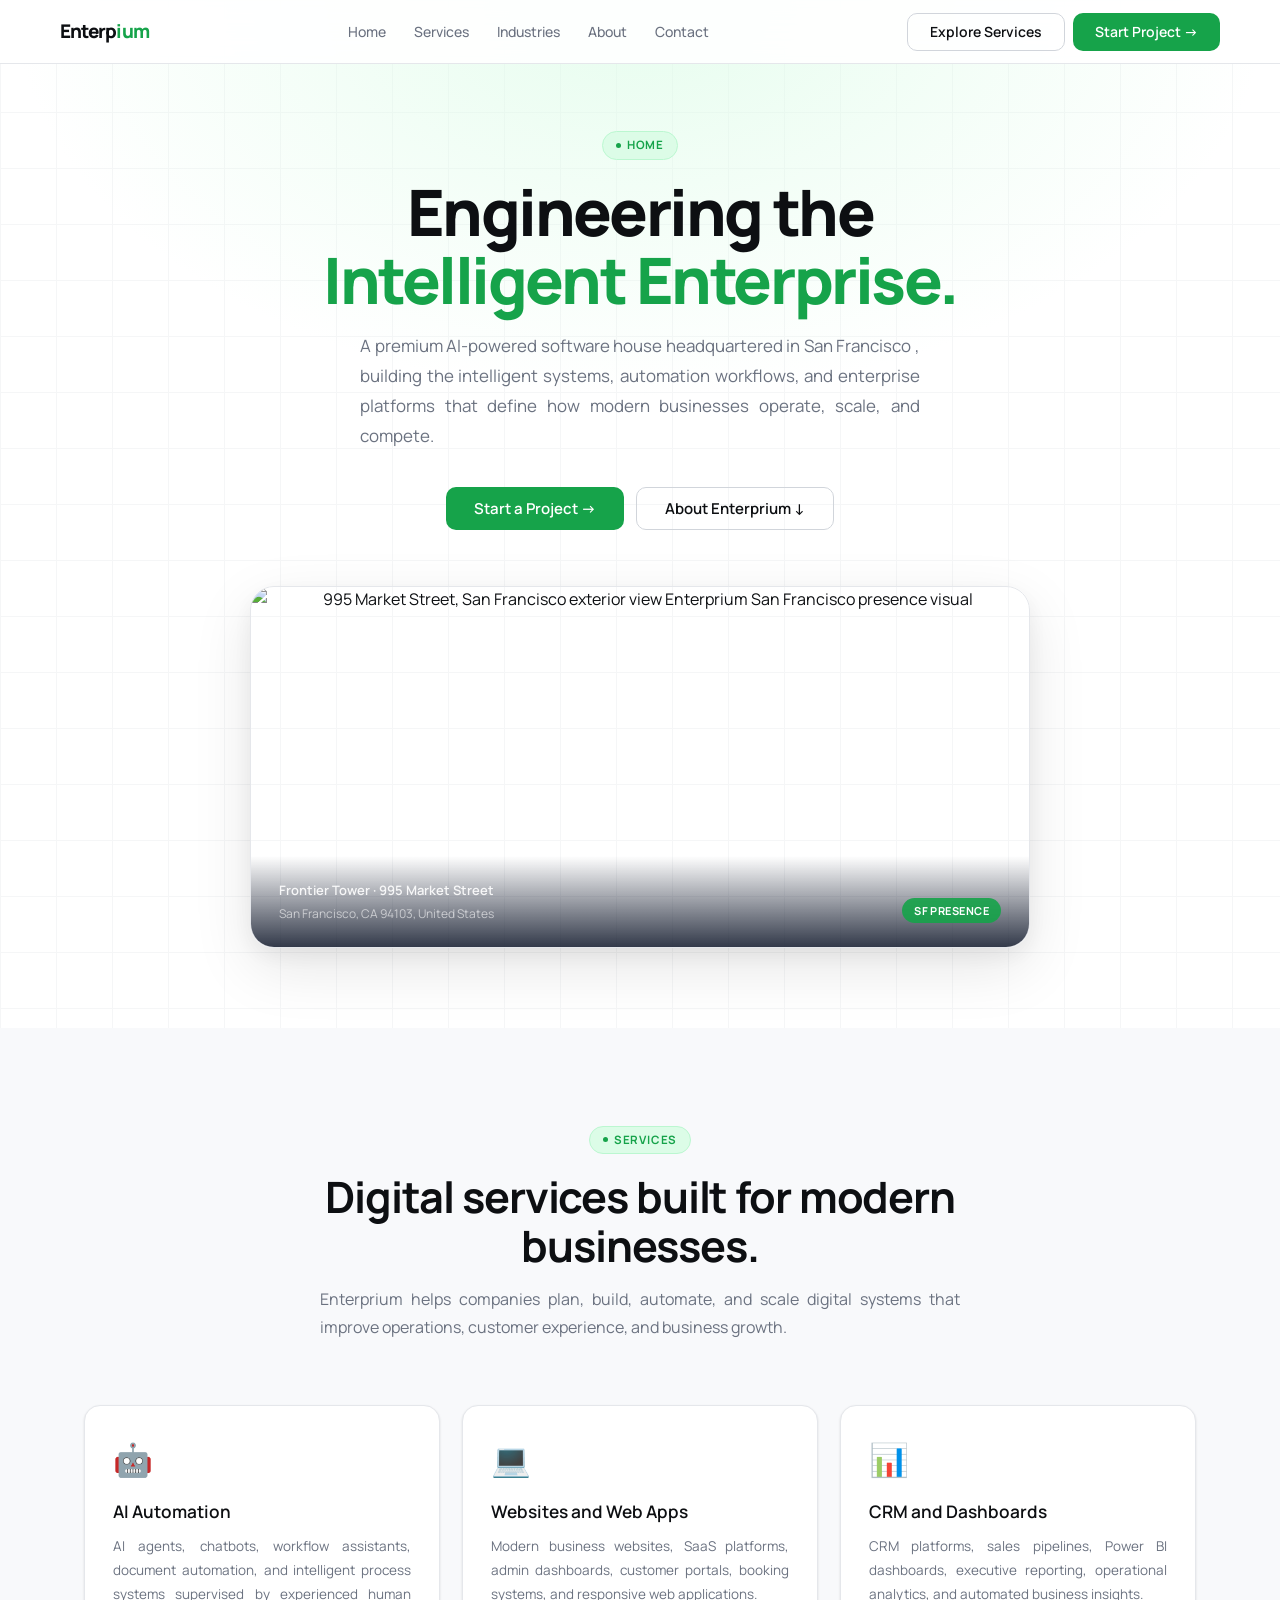
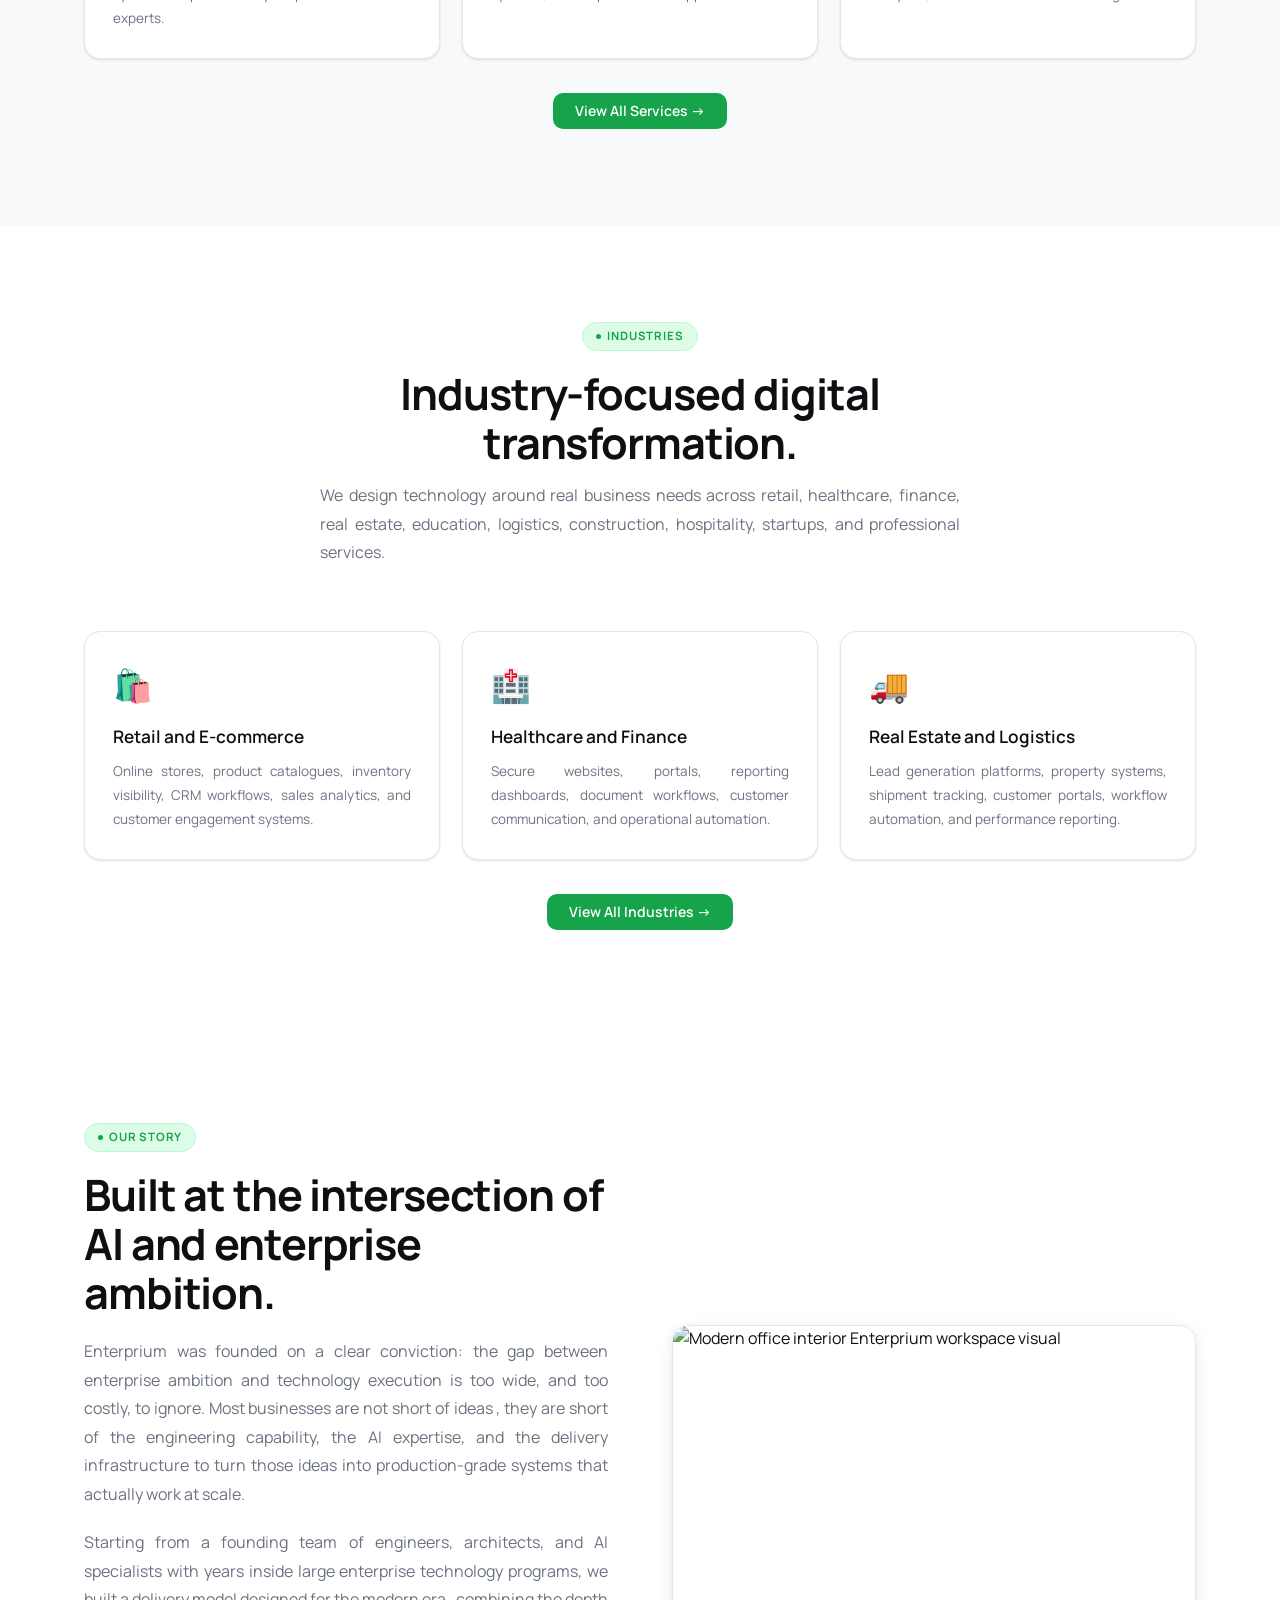
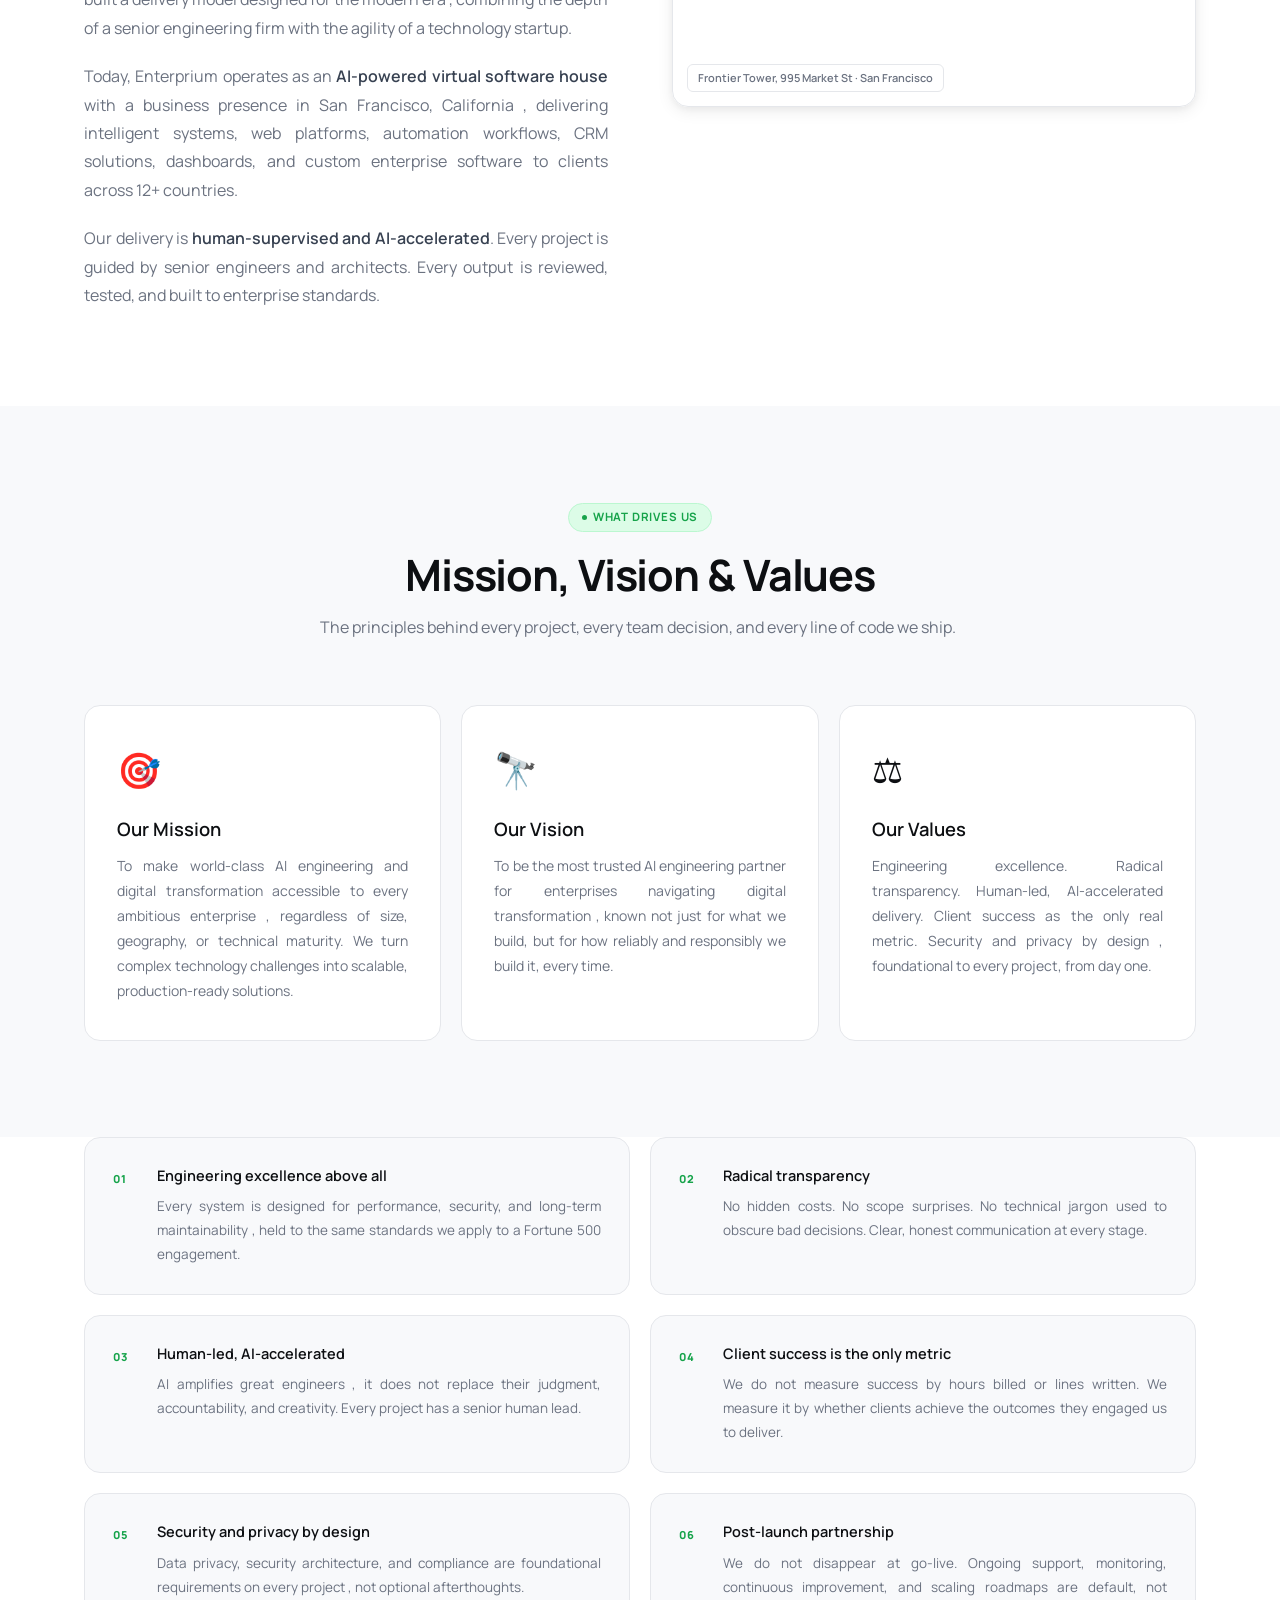
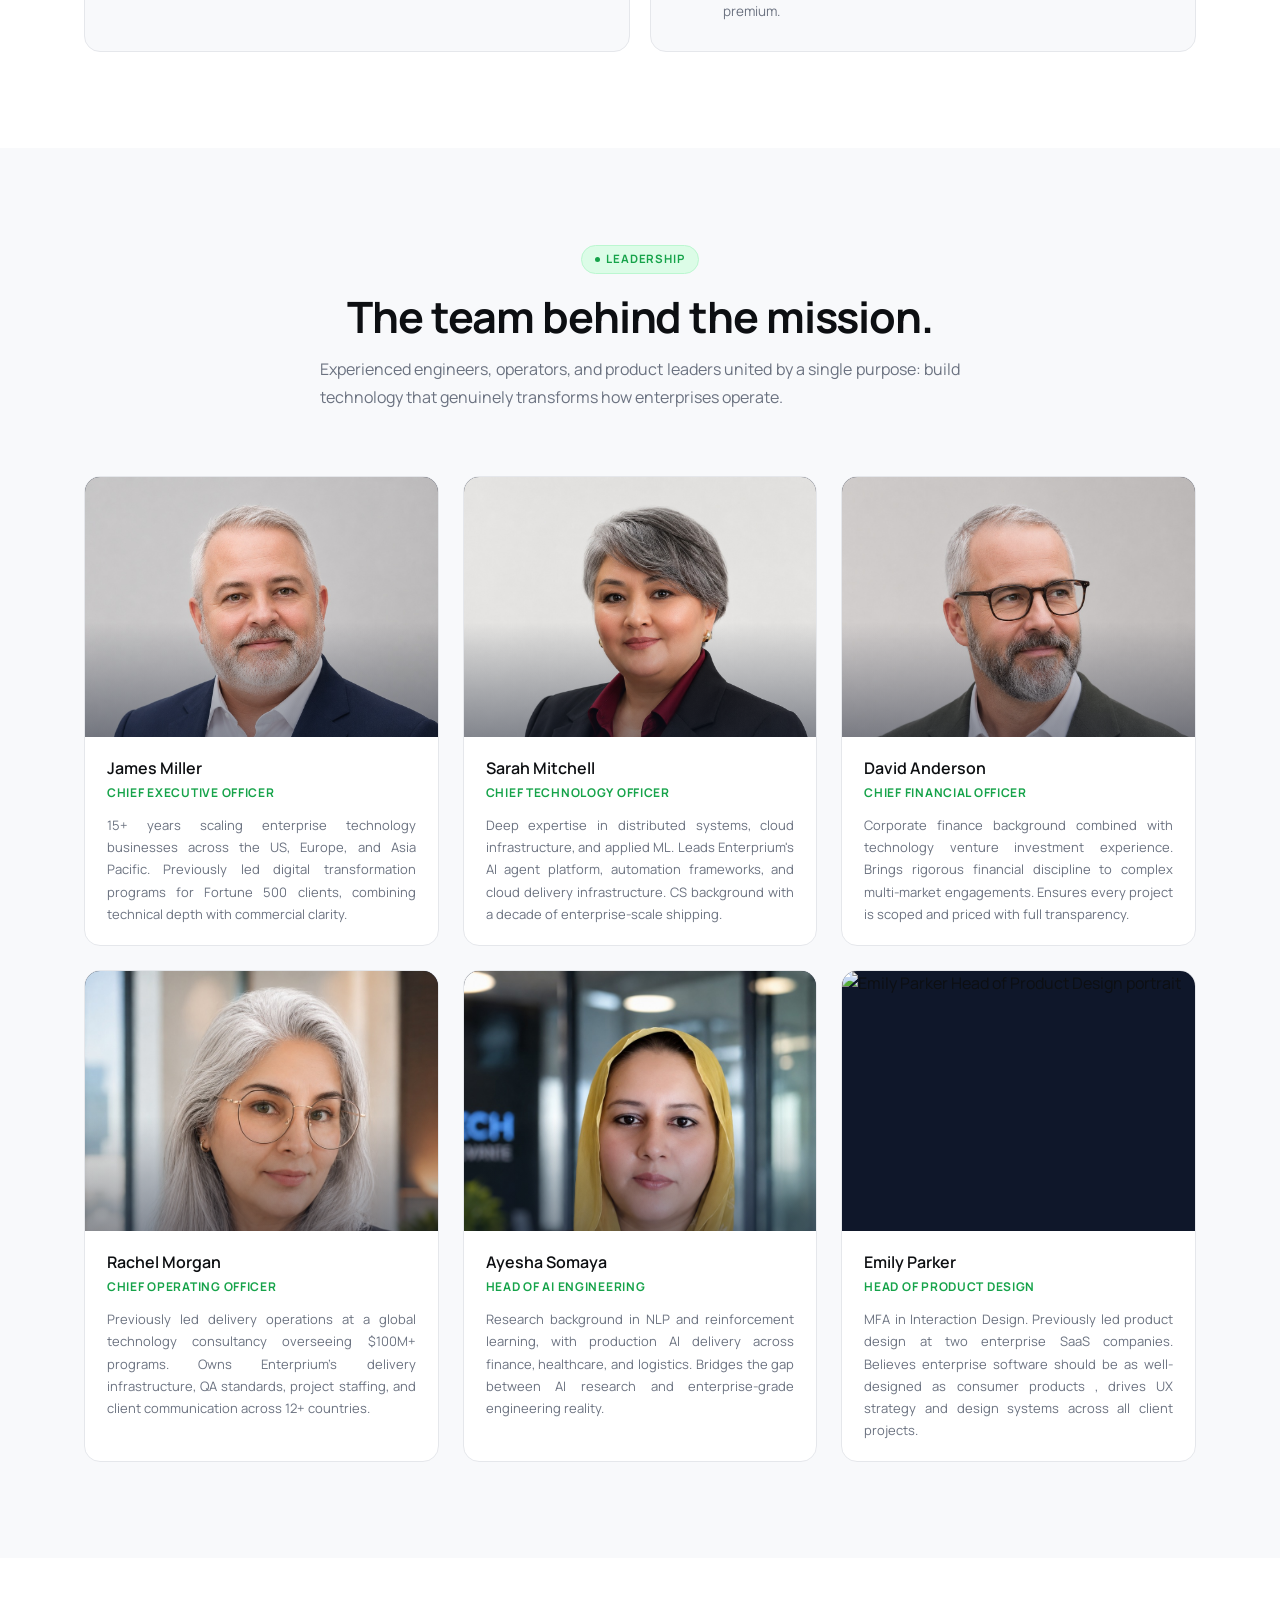
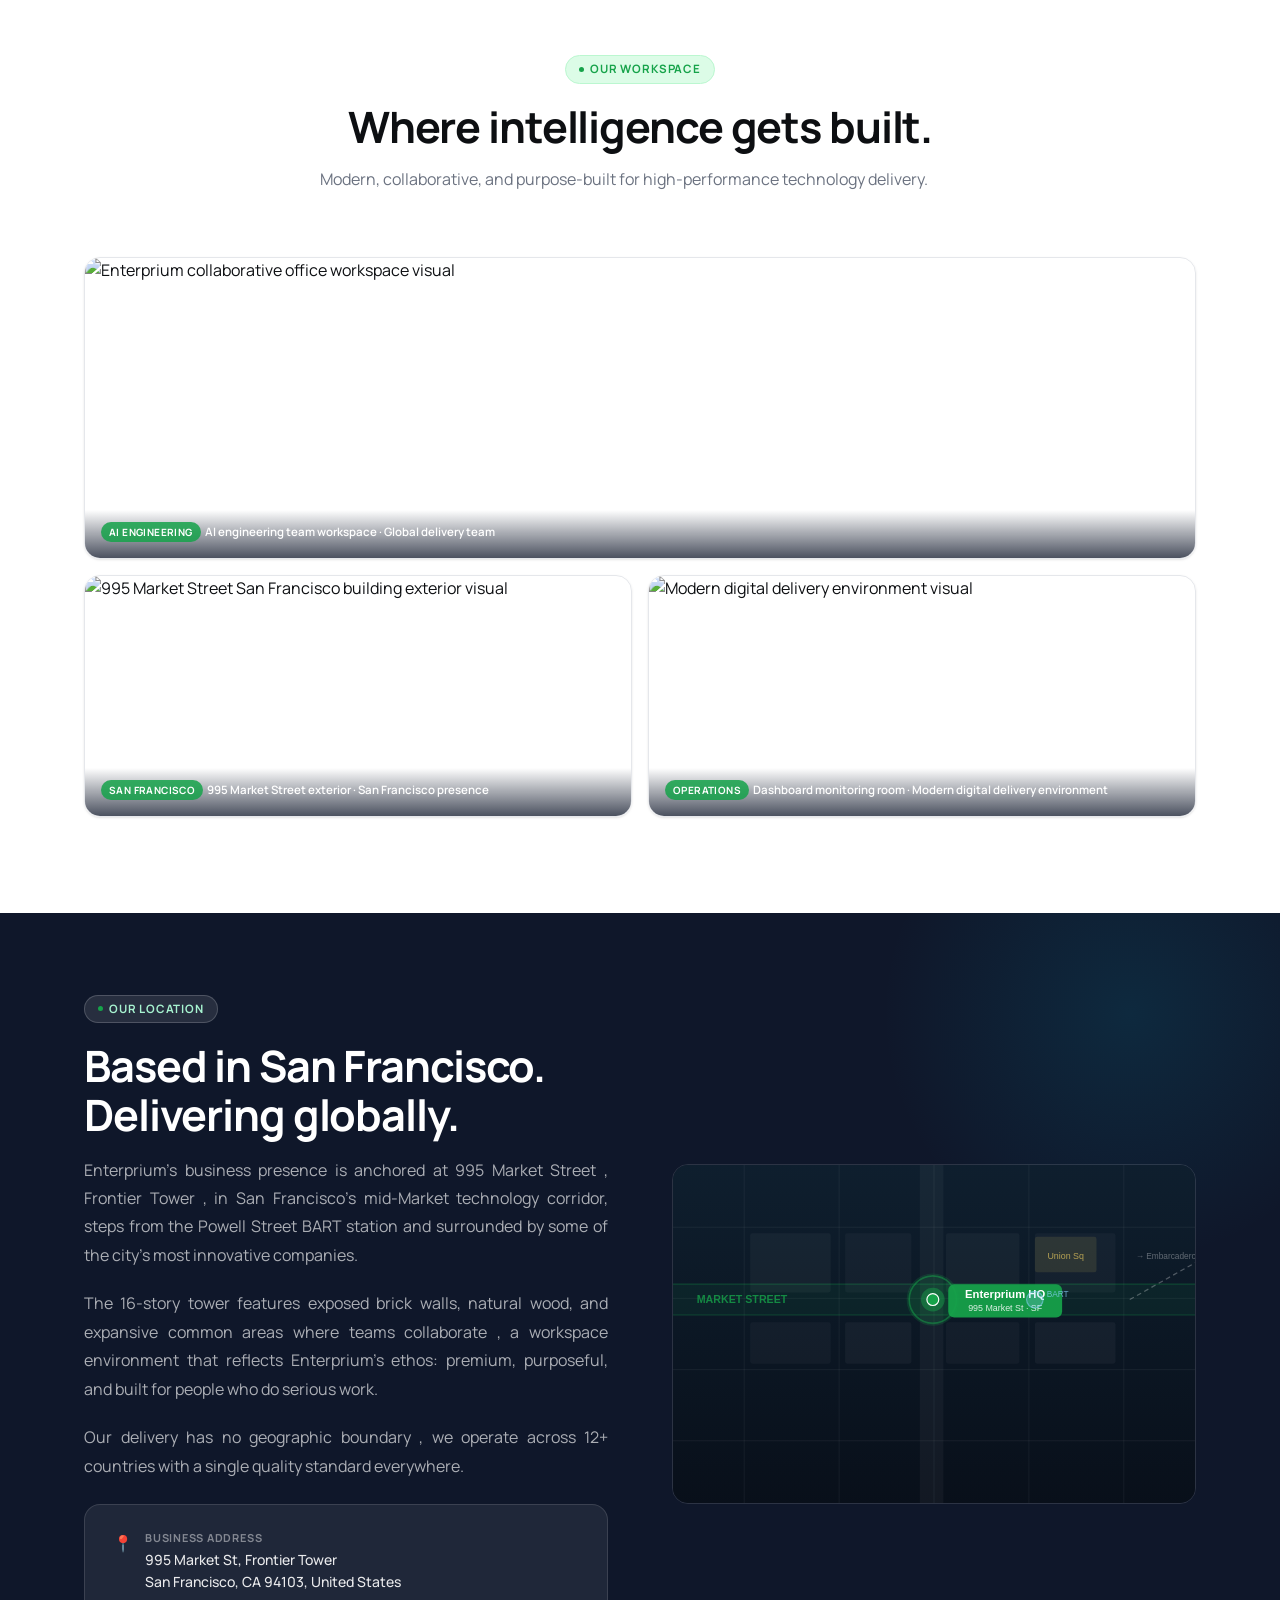
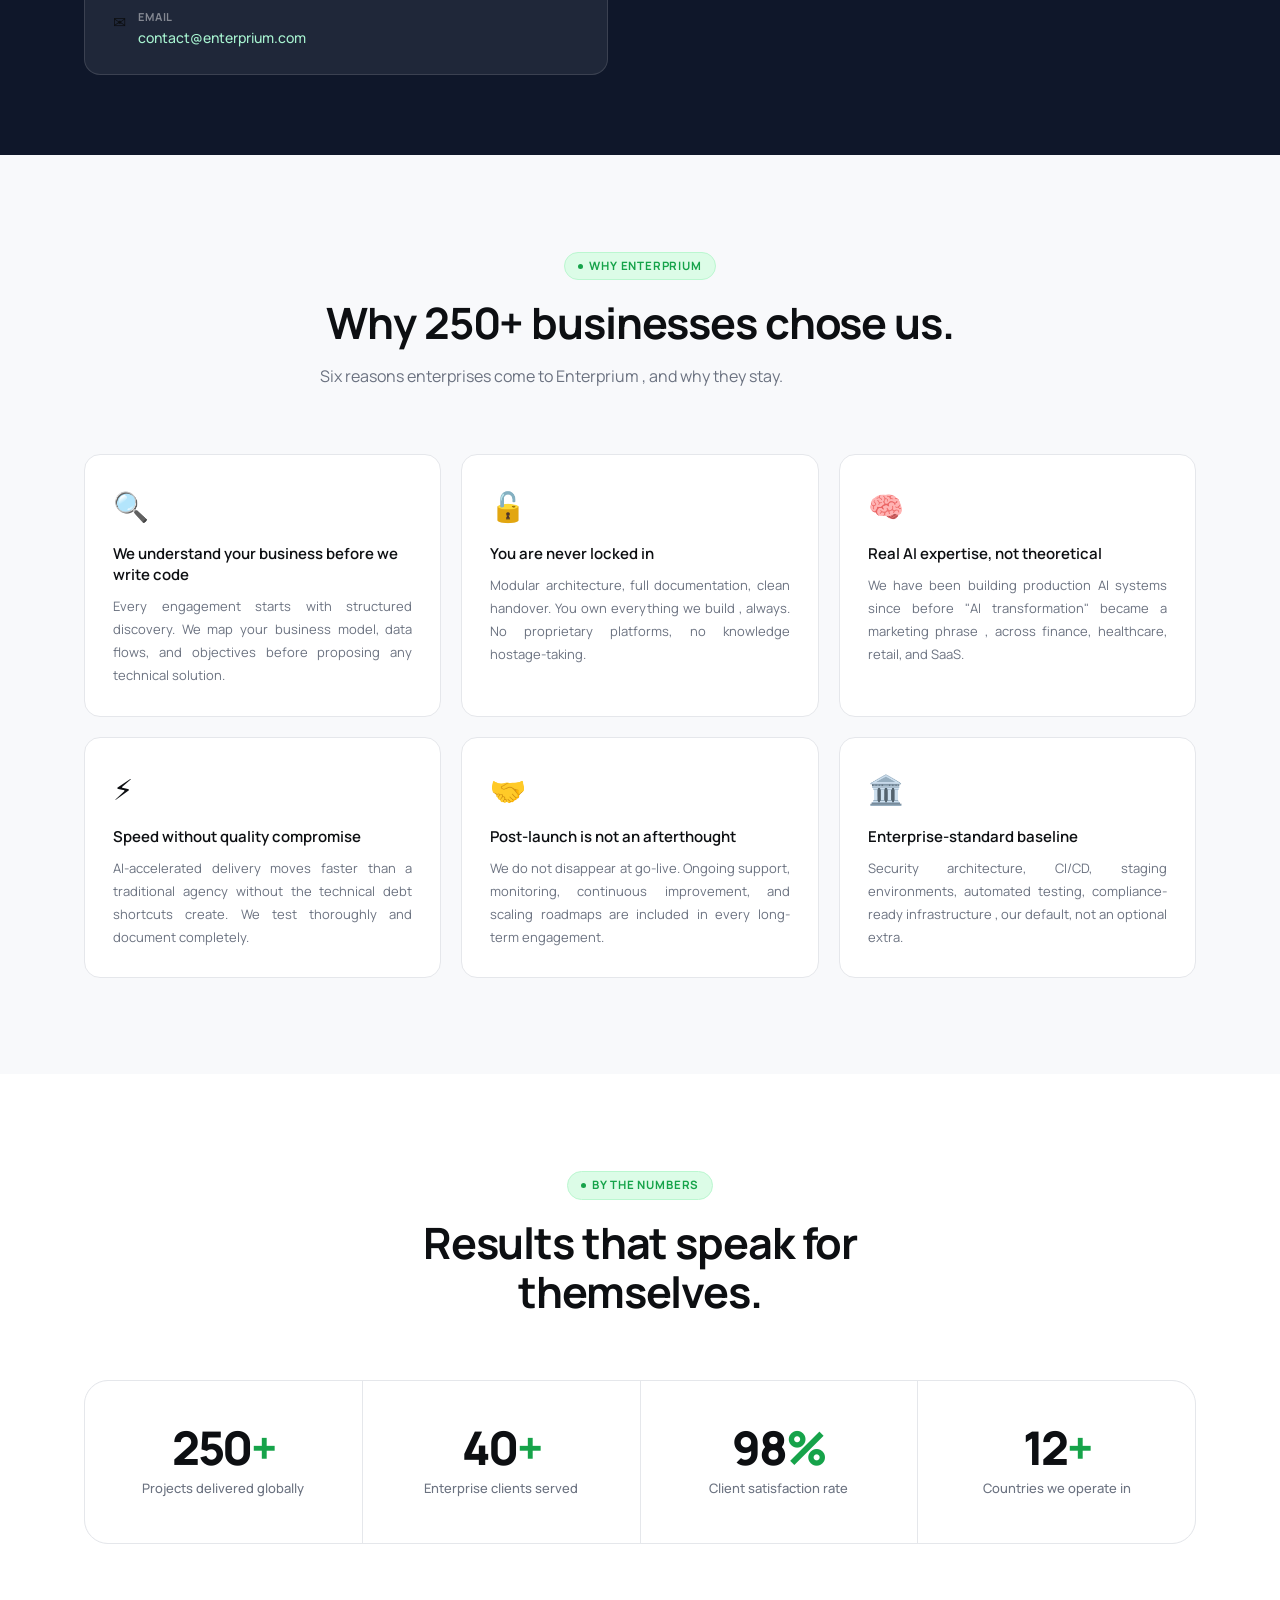
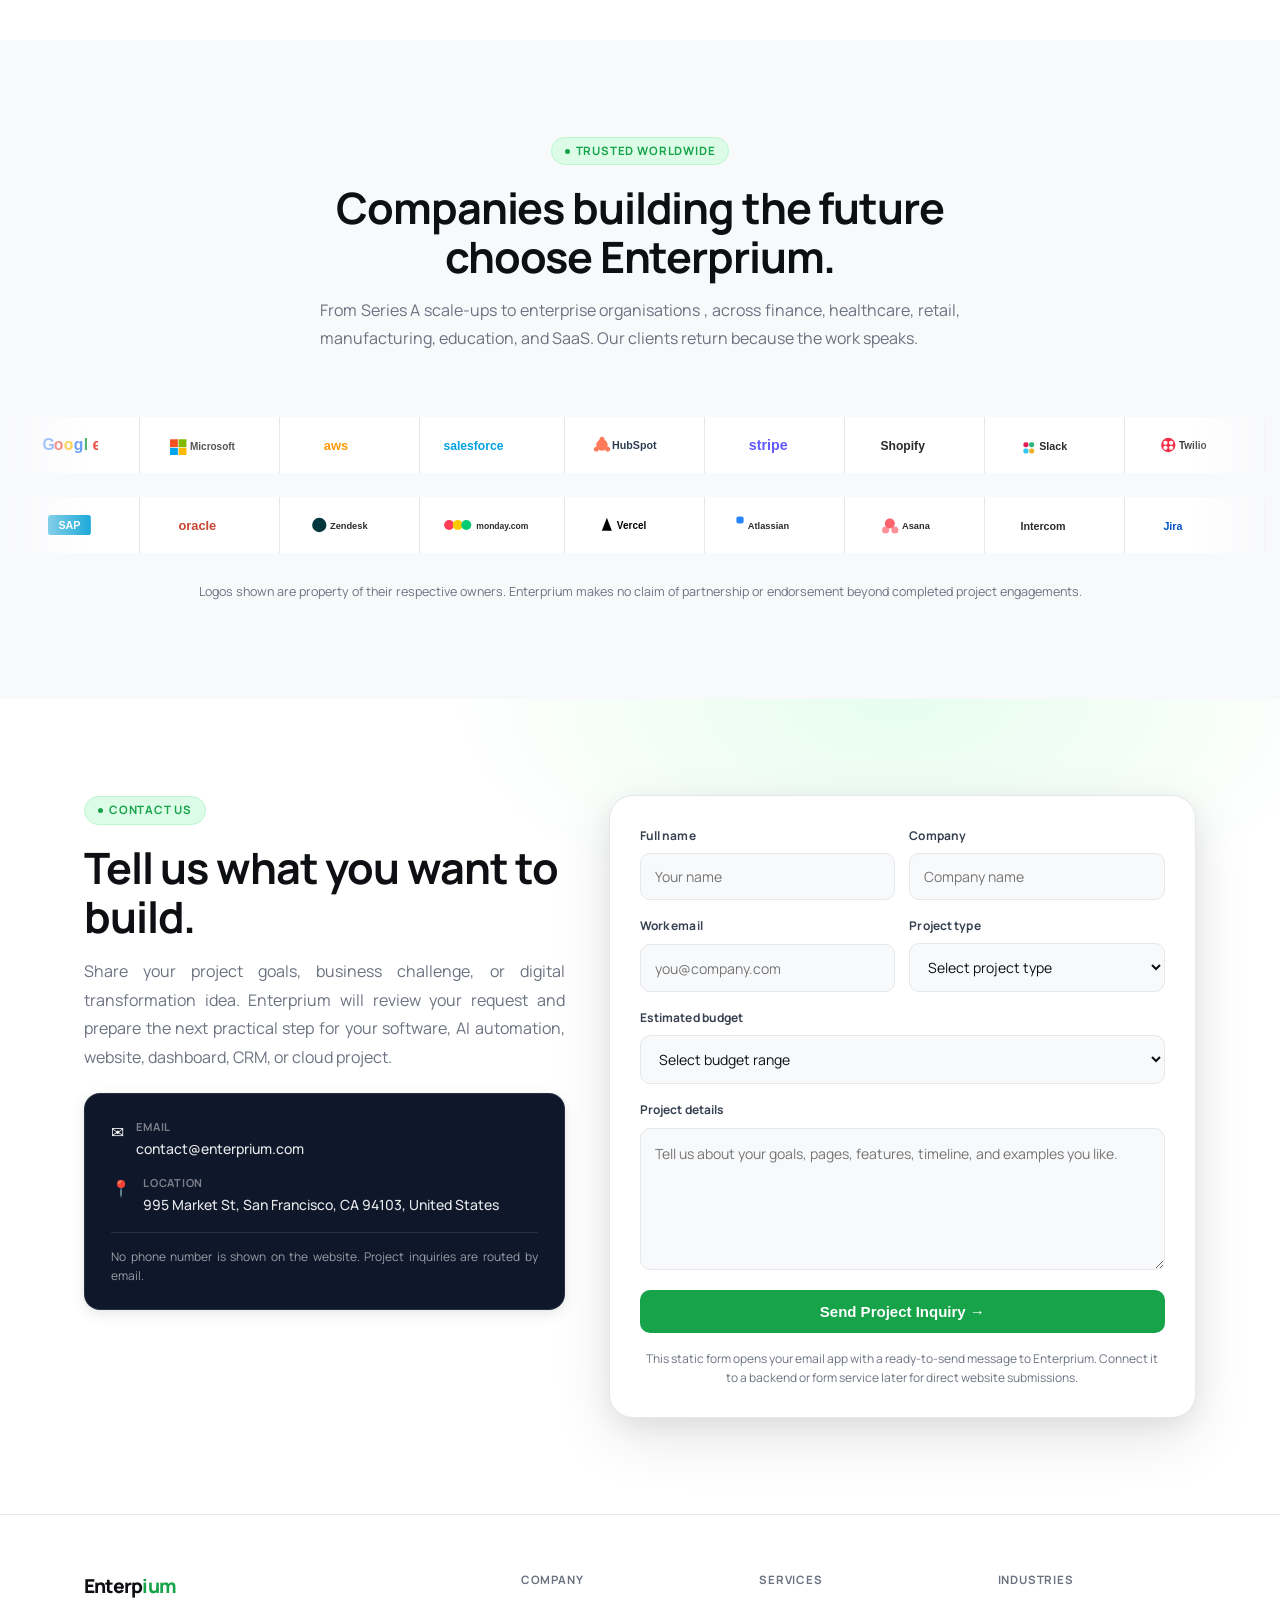
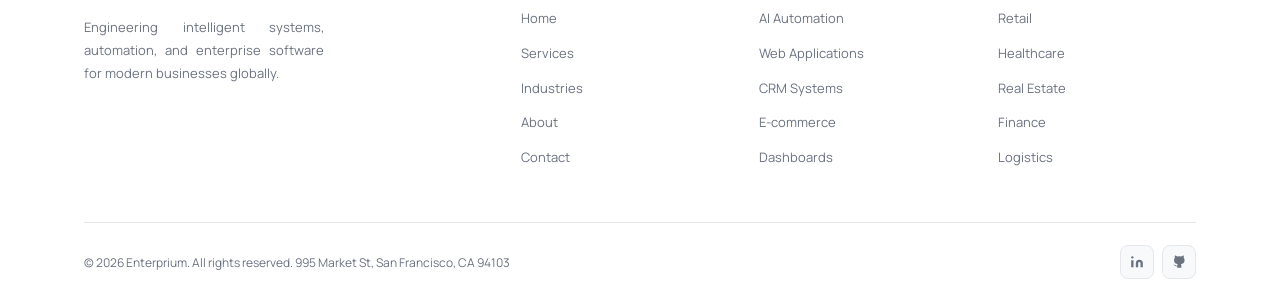
==== commit d5485a60: "c" ====
--- a/index.html
+++ b/index.html
@@ -4,7 +4,7 @@
 <head>
 <meta charset="utf-8"/>
 <meta content="width=device-width,initial-scale=1.0" name="viewport"/>
-<meta content="Enterprium About Us and Contact, AI-powered software house with San Francisco presence, leadership placeholders, workspace visuals, and project inquiry form." name="description"/>
+<meta content="Enterprium About Us and Contact, AI-powered software house with San Francisco presence, leadership profiles, workspace visuals, and project inquiry form." name="description"/>
 <title>About &amp; Contact, Enterprium | Engineering the Intelligent Enterprise</title>
 <link href="https://fonts.googleapis.com" rel="preconnect"/>
 <link crossorigin="" href="https://fonts.gstatic.com" rel="preconnect"/>
@@ -109,7 +109,6 @@
 @media(max-width:900px){.nl,.nr{display:none}.hbg{display:flex}.sgrid{grid-template-columns:1fr}.mvvg{grid-template-columns:1fr}.vlst{grid-template-columns:1fr}}
 @media(max-width:600px){section{padding:68px 0}h1{font-size:2.1rem}}
 </style>
-
 <style>
 /* Site text alignment update */
 p,.lbio,.vb p,.mc p,.wc p,.contact-copy p,.contact-note,.form-disclaimer,.svc-copy,.industry-copy,.service-card p,.industry-card p,.process-card p,.problem-card p,.feature-card p{
@@ -148,14 +147,7 @@
 <nav>
 <div class="ni">
 <a class="logo" href="index.html">Enterp<span>ium</span></a>
-<ul class="nl">
-<li><a class="act" href="index.html">Home</a></li>
-<li><a href="index.html#story">About</a></li>
-<li><a href="services.html">Services</a></li>
-<li><a href="industries.html">Industries</a></li>
-<li><a href="index.html#leadership">Leadership</a></li>
-<li><a href="index.html#contact">Contact</a></li>
-</ul>
+<ul class="nl"><li><a class="act" href="index.html">Home</a></li><li><a href="services.html">Services</a></li><li><a href="industries.html">Industries</a></li><li><a href="index.html#story">About</a></li><li><a href="index.html#contact">Contact</a></li></ul>
 <div class="nr">
 <a class="btn btn-o" href="services.html">Explore Services</a>
 <a class="btn btn-g" href="index.html#contact">Start Project →</a>
@@ -163,29 +155,21 @@
 <div class="hbg" onclick="toggleMob()"><span></span><span></span><span></span></div>
 </div>
 </nav>
-<div class="mm" id="mm">
-<a href="index.html" onclick="toggleMob()">Home</a>
-<a href="index.html#story" onclick="toggleMob()">About</a>
-<a href="services.html" onclick="toggleMob()">Services</a>
-<a href="industries.html" onclick="toggleMob()">Industries</a>
-<a href="index.html#leadership" onclick="toggleMob()">Leadership</a>
-<a href="index.html#contact" onclick="toggleMob()">Contact</a>
-<a class="btn btn-g" href="index.html#contact" onclick="toggleMob()" style="margin-top:16px">Start Project →</a>
-</div>
+<div class="mm" id="mm"><a href="index.html" onclick="toggleMob()">Home</a><a href="services.html" onclick="toggleMob()">Services</a><a href="industries.html" onclick="toggleMob()">Industries</a><a href="index.html#story" onclick="toggleMob()">About</a><a href="index.html#contact" onclick="toggleMob()">Contact</a><a class="btn btn-g" href="index.html#contact" onclick="toggleMob()" style="margin-top:16px">Start Project →</a></div>
 <section id="hero">
 <div class="hgrid"></div><div class="hfade"></div>
 <div class="wrap">
 <div class="hi">
-<div class="eyebrow">About Enterprium</div>
+<div class="eyebrow">Home</div>
 <h1>Engineering the<br/><em>Intelligent Enterprise.</em></h1>
 <p>A premium AI-powered software house headquartered in San Francisco , building the intelligent systems, automation workflows, and enterprise platforms that define how modern businesses operate, scale, and compete.</p>
 <div class="hcta">
 <a class="btn btn-g" href="#contact" style="font-size:15px;padding:13px 28px">Start a Project →</a>
-<a class="btn btn-o" href="#leadership" style="font-size:15px;padding:13px 28px">Meet the Team ↓</a>
+<a class="btn btn-o" href="#story" style="font-size:15px;padding:13px 28px">About Enterprium ↓</a>
 </div>
 <div class="bcard">
 <div class="bimg">
-<img alt="995 Market Street, San Francisco exterior view used as Enterprium San Francisco presence visual" src="assets/office-building.jpg" style="position:absolute;inset:0;width:100%;height:100%;object-fit:cover;object-position:center top"/>
+<img alt="995 Market Street, San Francisco exterior view Enterprium San Francisco presence visual" src="assets/office-building.jpg" style="position:absolute;inset:0;width:100%;height:100%;object-fit:cover;object-position:center top"/>
 <div class="bover">
 <div><div class="blbl">Frontier Tower · 995 Market Street</div><div class="baddr">San Francisco, CA 94103, United States</div></div>
 <div class="bbadge">SF PRESENCE</div>
@@ -193,6 +177,34 @@
 </div>
 </div>
 </div>
+</div>
+</section><section id="home-services" style="background:var(--bg)">
+<div class="wrap">
+<div class="sh reveal">
+<div class="eyebrow">Services</div>
+<h2>Digital services built for modern businesses.</h2>
+<p>Enterprium helps companies plan, build, automate, and scale digital systems that improve operations, customer experience, and business growth.</p>
+</div>
+<div class="page-grid">
+<div class="service-card reveal"><div class="icon">🤖</div><h3>AI Automation</h3><p>AI agents, chatbots, workflow assistants, document automation, and intelligent process systems supervised by experienced human experts.</p></div>
+<div class="service-card reveal" style="transition-delay:.08s"><div class="icon">💻</div><h3>Websites and Web Apps</h3><p>Modern business websites, SaaS platforms, admin dashboards, customer portals, booking systems, and responsive web applications.</p></div>
+<div class="service-card reveal" style="transition-delay:.16s"><div class="icon">📊</div><h3>CRM and Dashboards</h3><p>CRM platforms, sales pipelines, Power BI dashboards, executive reporting, operational analytics, and automated business insights.</p></div>
+</div>
+<div style="text-align:center;margin-top:34px"><a class="btn btn-g" href="services.html">View All Services →</a></div>
+</div>
+</section><section id="home-industries" style="background:#fff">
+<div class="wrap">
+<div class="sh reveal">
+<div class="eyebrow">Industries</div>
+<h2>Industry-focused digital transformation.</h2>
+<p>We design technology around real business needs across retail, healthcare, finance, real estate, education, logistics, construction, hospitality, startups, and professional services.</p>
+</div>
+<div class="page-grid">
+<div class="industry-card reveal"><div class="icon">🛍️</div><h3>Retail and E-commerce</h3><p>Online stores, product catalogues, inventory visibility, CRM workflows, sales analytics, and customer engagement systems.</p></div>
+<div class="industry-card reveal" style="transition-delay:.08s"><div class="icon">🏥</div><h3>Healthcare and Finance</h3><p>Secure websites, portals, reporting dashboards, document workflows, customer communication, and operational automation.</p></div>
+<div class="industry-card reveal" style="transition-delay:.16s"><div class="icon">🚚</div><h3>Real Estate and Logistics</h3><p>Lead generation platforms, property systems, shipment tracking, customer portals, workflow automation, and performance reporting.</p></div>
+</div>
+<div style="text-align:center;margin-top:34px"><a class="btn btn-g" href="industries.html">View All Industries →</a></div>
 </div>
 </section>
 <section id="story">
@@ -208,7 +220,7 @@
 </div>
 <div class="ocard reveal" style="transition-delay:.15s">
 <div class="ovis">
-<img alt="Modern office interior used as Enterprium workspace visual" src="assets/office-interior.jpg" style="position:absolute;inset:0;width:100%;height:100%;object-fit:cover;object-position:center"/>
+<img alt="Modern office interior Enterprium workspace visual" src="assets/office-interior.jpg" style="position:absolute;inset:0;width:100%;height:100%;object-fit:cover;object-position:center"/>
 <div class="olbl">Frontier Tower, 995 Market St · San Francisco</div>
 </div>
 </div>
@@ -370,66 +382,66 @@
 <div class="lgrid">
 <!-- JAMES MILLER , CEO -->
 <div class="lc" style="animation-delay:.05s">
-<div class="lphoto"><img alt="James Miller placeholder CEO portrait" class="leader-img" loading="lazy" src="assets/leadership-ceo.jpg"/><div class="leader-photo-shade"></div></div>
+<div class="lphoto"><img alt="James Miller CEO portrait" class="leader-img" loading="lazy" src="assets/leadership-ceo.jpg"/><div class="leader-photo-shade"></div></div>
 <div class="linfo">
 <h3>James Miller</h3>
 <div class="ltitle">Chief Executive Officer</div>
 <p class="lbio">15+ years scaling enterprise technology businesses across the US, Europe, and Asia Pacific. Previously led digital transformation programs for Fortune 500 clients, combining technical depth with commercial clarity.</p>
-<span class="lnote">⚠ Placeholder portrait , replace with approved photo</span>
+
 </div>
 </div>
 <!-- SARAH MITCHELL , CTO -->
 <div class="lc" style="animation-delay:.1s">
-<div class="lphoto"><img alt="Sarah Mitchell placeholder CTO portrait" class="leader-img" loading="lazy" src="assets/leadership-cto.jpg"/><div class="leader-photo-shade"></div></div>
+<div class="lphoto"><img alt="Sarah Mitchell CTO portrait" class="leader-img" loading="lazy" src="assets/leadership-cto.jpg"/><div class="leader-photo-shade"></div></div>
 <div class="linfo">
 <h3>Sarah Mitchell</h3>
 <div class="ltitle">Chief Technology Officer</div>
 <p class="lbio">Deep expertise in distributed systems, cloud infrastructure, and applied ML. Leads Enterprium's AI agent platform, automation frameworks, and cloud delivery infrastructure. CS background with a decade of enterprise-scale shipping.</p>
-<span class="lnote">⚠ Placeholder portrait , replace with approved photo</span>
+
 </div>
 </div>
 <!-- DAVID ANDERSON , CFO -->
 <div class="lc" style="animation-delay:.15s">
-<div class="lphoto"><img alt="David Anderson placeholder CFO portrait" class="leader-img" loading="lazy" src="assets/leadership-cfo.jpg"/><div class="leader-photo-shade"></div></div>
+<div class="lphoto"><img alt="David Anderson CFO portrait" class="leader-img" loading="lazy" src="assets/leadership-cfo.jpg"/><div class="leader-photo-shade"></div></div>
 <div class="linfo">
 <h3>David Anderson</h3>
 <div class="ltitle">Chief Financial Officer</div>
 <p class="lbio">Corporate finance background combined with technology venture investment experience. Brings rigorous financial discipline to complex multi-market engagements. Ensures every project is scoped and priced with full transparency.</p>
-<span class="lnote">⚠ Placeholder portrait , replace with approved photo</span>
+
 </div>
 </div>
 <!-- RACHEL MORGAN , COO -->
 <div class="lc" style="animation-delay:.2s">
-<div class="lphoto"><img alt="Rachel Morgan placeholder COO portrait" class="leader-img" loading="lazy" src="assets/leadership-coo.jpg"/><div class="leader-photo-shade"></div></div>
+<div class="lphoto"><img alt="Rachel Morgan COO portrait" class="leader-img" loading="lazy" src="assets/leadership-coo.jpg"/><div class="leader-photo-shade"></div></div>
 <div class="linfo">
 <h3>Rachel Morgan</h3>
 <div class="ltitle">Chief Operating Officer</div>
 <p class="lbio">Previously led delivery operations at a global technology consultancy overseeing $100M+ programs. Owns Enterprium's delivery infrastructure, QA standards, project staffing, and client communication across 12+ countries.</p>
-<span class="lnote">⚠ Placeholder portrait , replace with approved photo</span>
+
 </div>
 </div>
 <!-- AYESHA SOMAYA , Head of AI Engineering -->
 <div class="lc" style="animation-delay:.25s">
-<div class="lphoto"><img alt="Ayesha Somaya placeholder Head of AI Engineering portrait" class="leader-img" loading="lazy" src="assets/leadership-ai.jpg"/><div class="leader-photo-shade"></div></div>
+<div class="lphoto"><img alt="Ayesha Somaya Head of AI Engineering portrait" class="leader-img" loading="lazy" src="assets/leadership-ai.jpg"/><div class="leader-photo-shade"></div></div>
 <div class="linfo">
 <h3>Ayesha Somaya</h3>
 <div class="ltitle">Head of AI Engineering</div>
 <p class="lbio">Research background in NLP and reinforcement learning, with production AI delivery across finance, healthcare, and logistics. Bridges the gap between AI research and enterprise-grade engineering reality.</p>
-<span class="lnote">⚠ Placeholder portrait , replace with approved photo</span>
+
 </div>
 </div>
 <!-- EMILY PARKER , Head of Product Design -->
 <div class="lc" style="animation-delay:.3s">
-<div class="lphoto"><img alt="Emily Parker placeholder Head of Product Design portrait" class="leader-img" loading="lazy" src="assets/leadership-design.jpg"/><div class="leader-photo-shade"></div></div>
+<div class="lphoto"><img alt="Emily Parker Head of Product Design portrait" class="leader-img" loading="lazy" src="assets/leadership-design.jpg"/><div class="leader-photo-shade"></div></div>
 <div class="linfo">
 <h3>Emily Parker</h3>
 <div class="ltitle">Head of Product Design</div>
 <p class="lbio">MFA in Interaction Design. Previously led product design at two enterprise SaaS companies. Believes enterprise software should be as well-designed as consumer products , drives UX strategy and design systems across all client projects.</p>
-<span class="lnote">⚠ Placeholder portrait , replace with approved photo</span>
+
 </div>
 </div>
 </div><!-- /lgrid -->
-<p style="text-align:center;font-size:12px;color:var(--muted);margin-top:24px;background:var(--bg);border:1px solid var(--border);border-radius:var(--r);padding:10px 20px;display:inline-block;position:relative;left:50%;transform:translateX(-50%)">⚠ All leadership names and portraits above are placeholder/demo content. Replace with real approved executive profiles before live publication.</p>
+
 </div>
 </section>
 <!-- ══════════════ OFFICE GALLERY ══════════════ -->
@@ -645,7 +657,6 @@
 <p style="text-align:center;font-size:12.5px;color:var(--muted);margin-top:28px;padding:0 24px">Logos shown are property of their respective owners. Enterprium makes no claim of partnership or endorsement beyond completed project engagements.</p>
 </section>
 <!-- ══════════════ CTA ══════════════ -->
-
 <!-- ══════════════ CONTACT FORM ══════════════ -->
 <section id="contact">
 <div class="wrap">
@@ -688,20 +699,7 @@
 </div>
 </div>
 </section>
-<section id="cta">
-<div class="ctabg"></div><div class="ctagl"></div>
-<div class="wrap">
-<div class="ctai">
-<div class="eyebrow" style="background:rgba(255,255,255,.1);border-color:rgba(255,255,255,.18);color:#a7f3d0">Free Discovery Call</div>
-<h2>Ready to engineer your intelligent enterprise?</h2>
-<p>Let's map out the right architecture, timeline, and approach for your project. No commitment required.</p>
-<div class="ctabtns">
-<a class="btn btn-g" href="#contact" style="font-size:15px;padding:13px 28px">Open Contact Form →</a>
-<a class="btn" href="index.html" style="background:rgba(255,255,255,.1);color:#fff;border:1.5px solid rgba(255,255,255,.2);font-size:15px;padding:13px 28px">← Back to Home</a>
-</div>
-</div>
-</div>
-</section>
+
 <!-- ══════════════ FOOTER ══════════════ -->
 <footer>
 <div class="wrap">
@@ -712,13 +710,7 @@
 </div>
 <div class="fcol">
 <h4>Company</h4>
-<ul>
-<li><a href="index.html">Home</a></li>
-<li><a href="index.html#story">About</a></li>
-<li><a href="index.html#leadership">Leadership</a></li>
-<li><a href="index.html#sf">San Francisco</a></li>
-<li><a href="index.html#contact">Contact</a></li>
-</ul>
+<ul><li><a href="index.html">Home</a></li><li><a href="services.html">Services</a></li><li><a href="industries.html">Industries</a></li><li><a href="index.html#story">About</a></li><li><a href="index.html#contact">Contact</a></li></ul>
 </div>
 <div class="fcol">
 <h4>Services</h4>
@@ -744,8 +736,8 @@
 <div class="fbot">
 <p>© 2026 Enterprium. All rights reserved. 995 Market St, San Francisco, CA 94103</p>
 <div class="socs">
-<a aria-label="LinkedIn" class="socb" href="#"><svg fill="currentColor" height="14" viewBox="0 0 24 24" width="14"><path d="M16 8a6 6 0 016 6v7h-4v-7a2 2 0 00-2-2 2 2 0 00-2 2v7h-4v-7a6 6 0 016-6zM2 9h4v12H2z"></path><circle cx="4" cy="4" r="2"></circle></svg></a>
-<a aria-label="GitHub" class="socb" href="#"><svg fill="currentColor" height="14" viewBox="0 0 24 24" width="14"><path d="M9 19c-5 1.5-5-2.5-7-3m14 6v-3.87a3.37 3.37 0 00-.94-2.61c3.14-.35 6.44-1.54 6.44-7A5.44 5.44 0 0020 4.77 5.07 5.07 0 0019.91 1S18.73.65 16 2.48a13.38 13.38 0 00-7 0C6.27.65 5.09 1 5.09 1A5.07 5.07 0 005 4.77a5.44 5.44 0 00-1.5 3.78c0 5.42 3.3 6.61 6.44 7A3.37 3.37 0 009 18.13V22"></path></svg></a>
+<a aria-label="LinkedIn" class="socb" href="#"><svg fill="currentColor" height="14" viewbox="0 0 24 24" width="14"><path d="M16 8a6 6 0 016 6v7h-4v-7a2 2 0 00-2-2 2 2 0 00-2 2v7h-4v-7a6 6 0 016-6zM2 9h4v12H2z"></path><circle cx="4" cy="4" r="2"></circle></svg></a>
+<a aria-label="GitHub" class="socb" href="#"><svg fill="currentColor" height="14" viewbox="0 0 24 24" width="14"><path d="M9 19c-5 1.5-5-2.5-7-3m14 6v-3.87a3.37 3.37 0 00-.94-2.61c3.14-.35 6.44-1.54 6.44-7A5.44 5.44 0 0020 4.77 5.07 5.07 0 0019.91 1S18.73.65 16 2.48a13.38 13.38 0 00-7 0C6.27.65 5.09 1 5.09 1A5.07 5.07 0 005 4.77a5.44 5.44 0 00-1.5 3.78c0 5.42 3.3 6.61 6.44 7A3.37 3.37 0 009 18.13V22"></path></svg></a>
 </div>
 </div>
 </div>
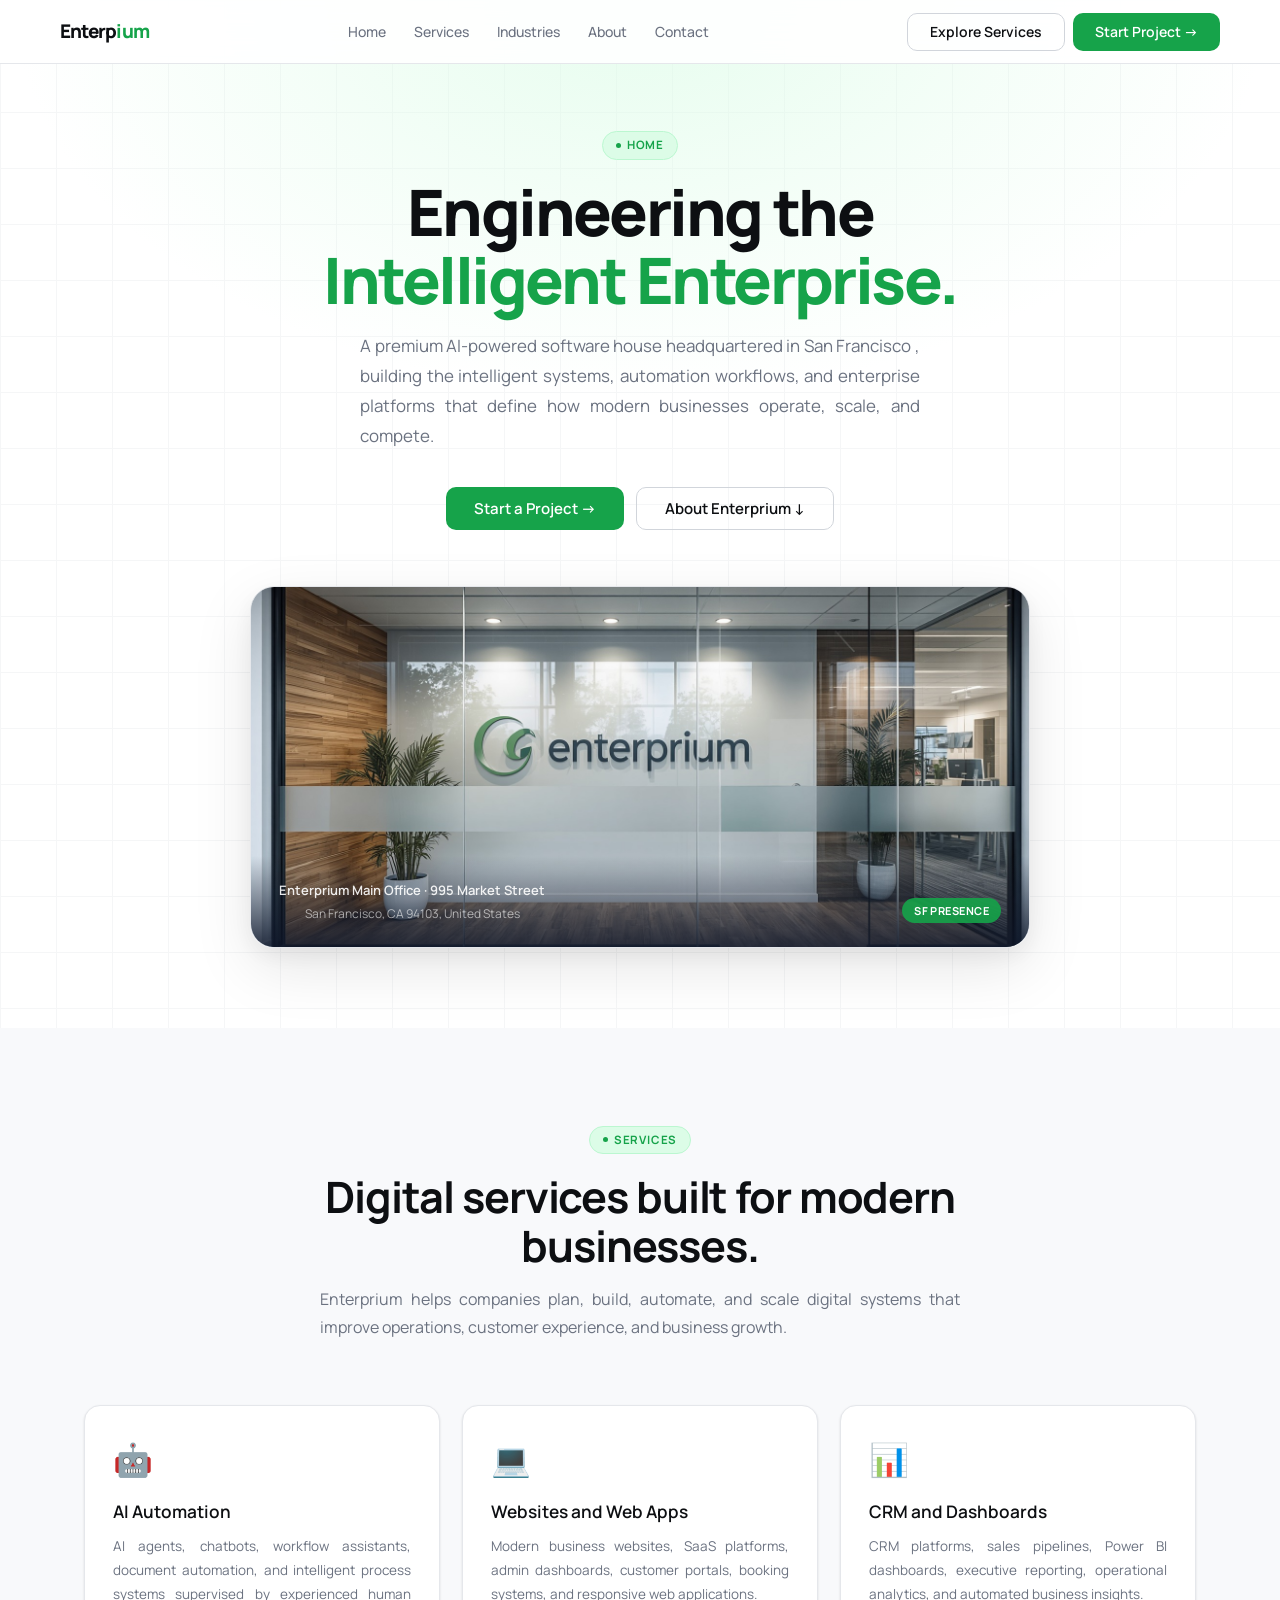
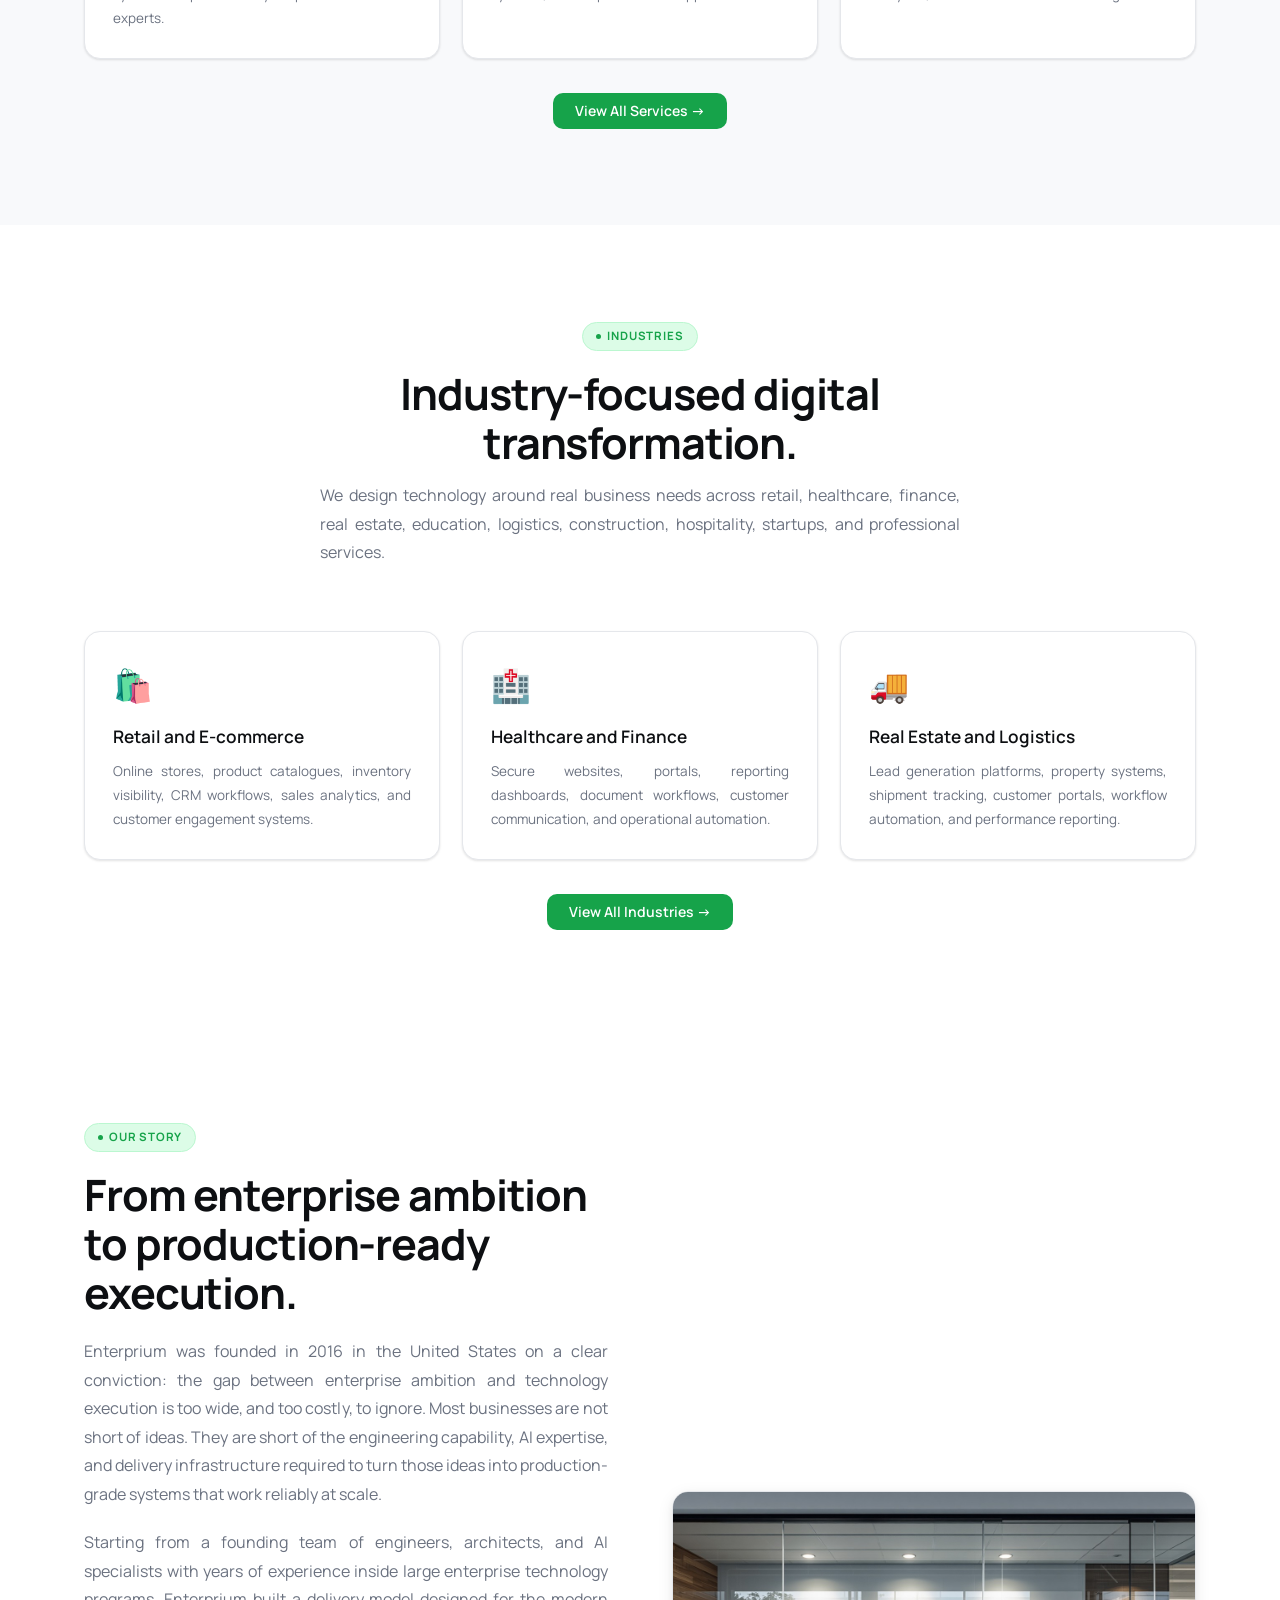
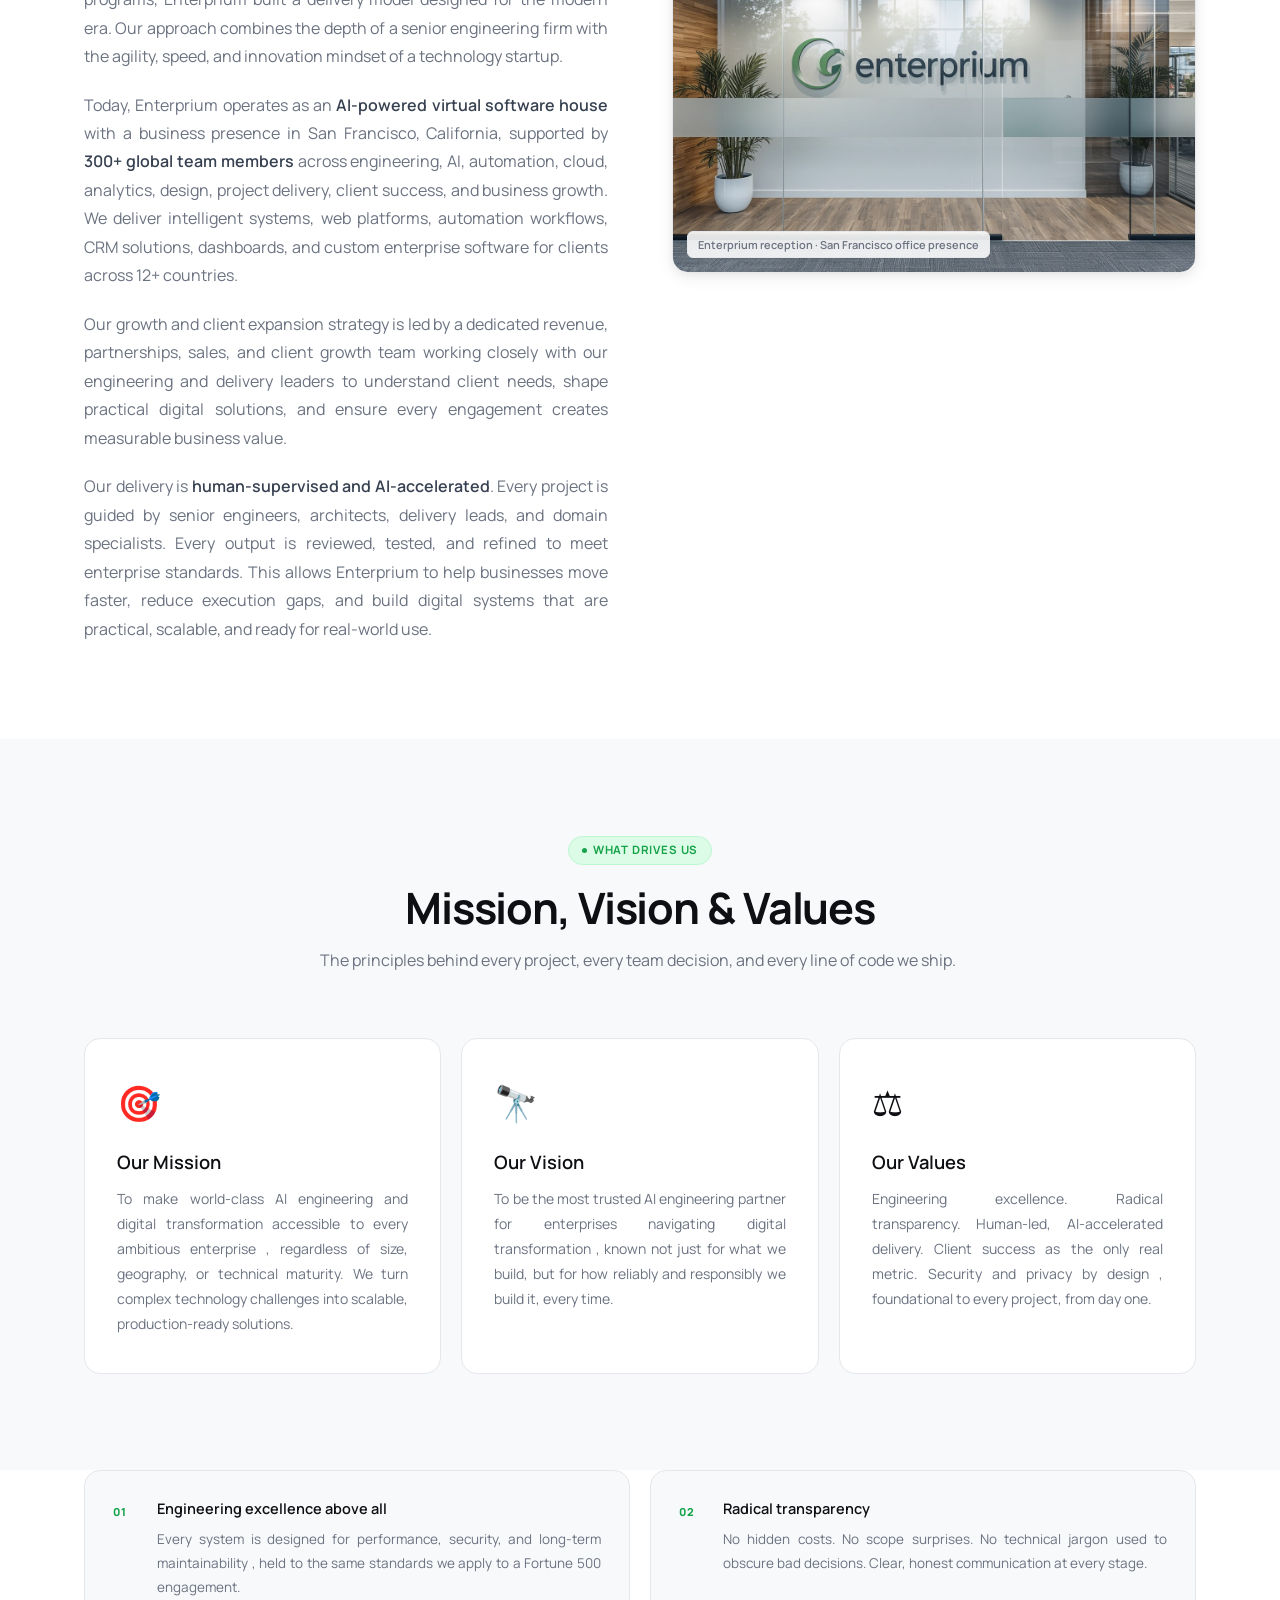
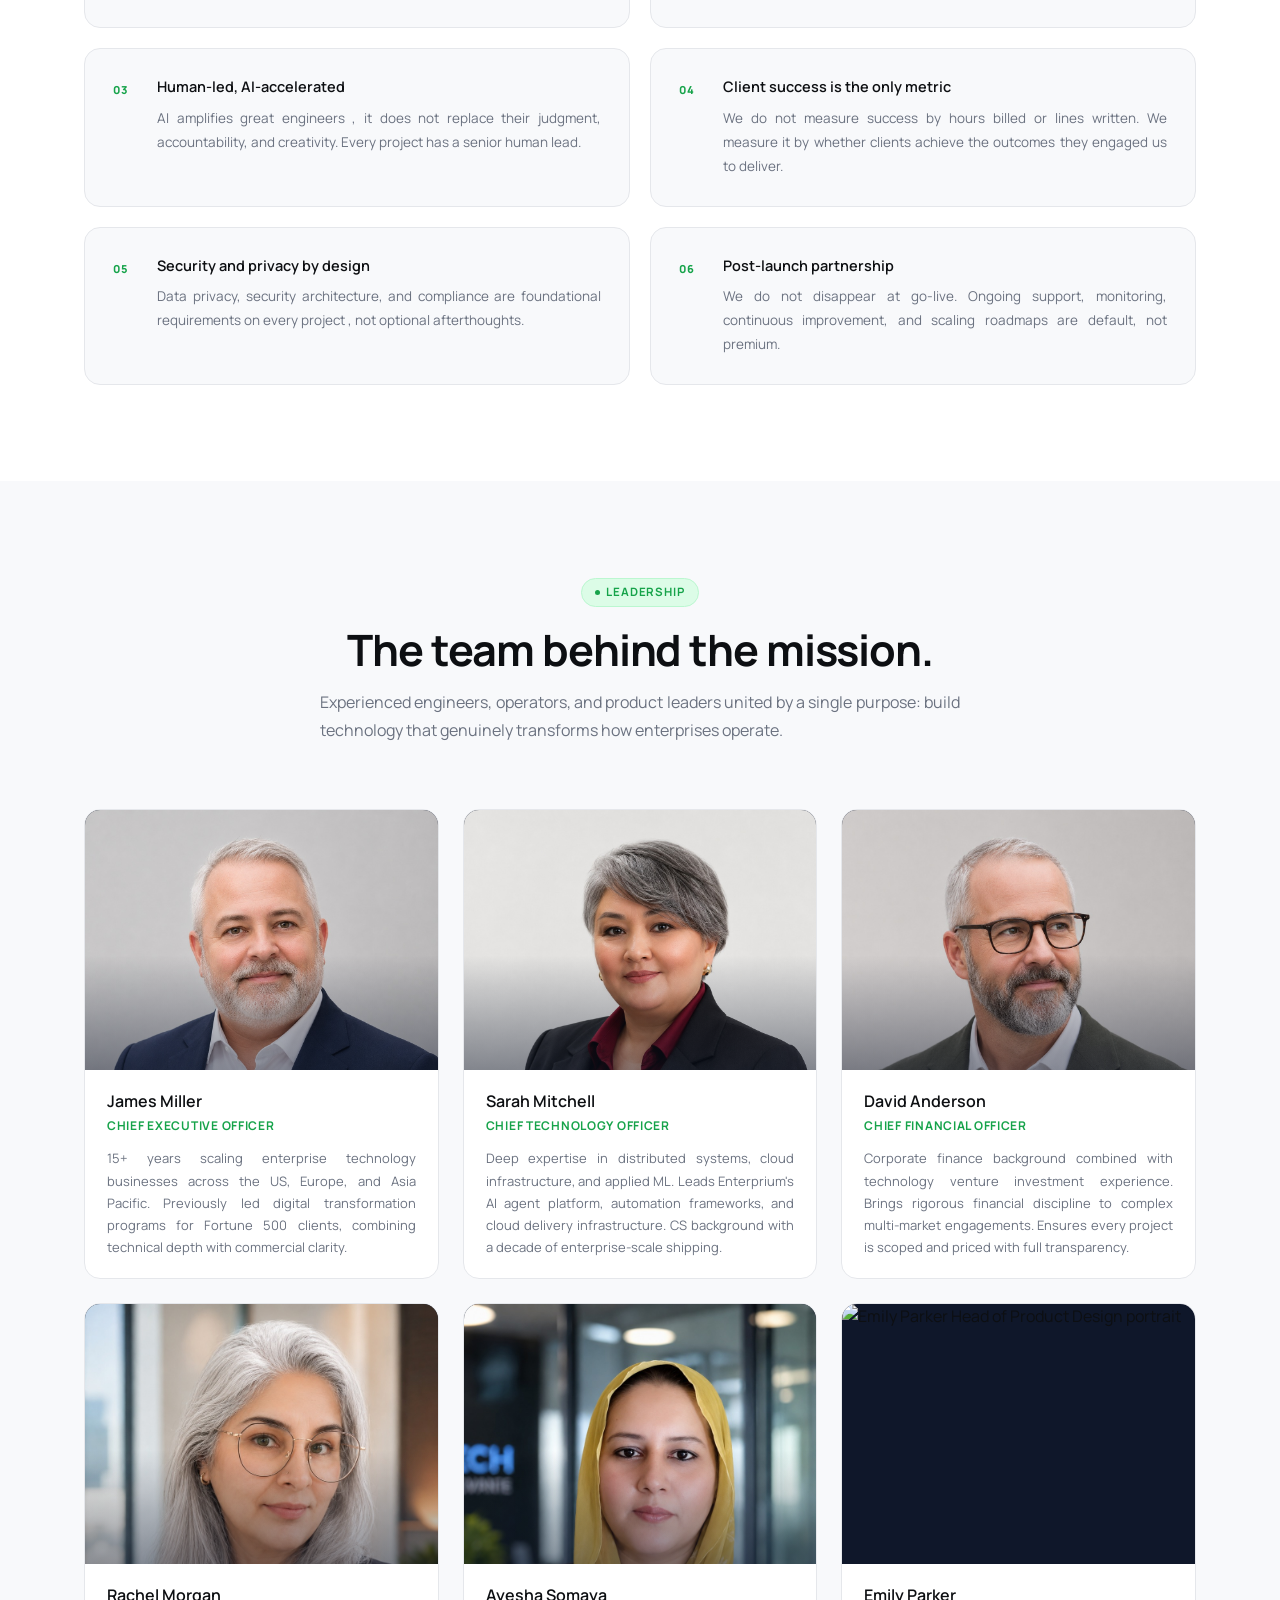
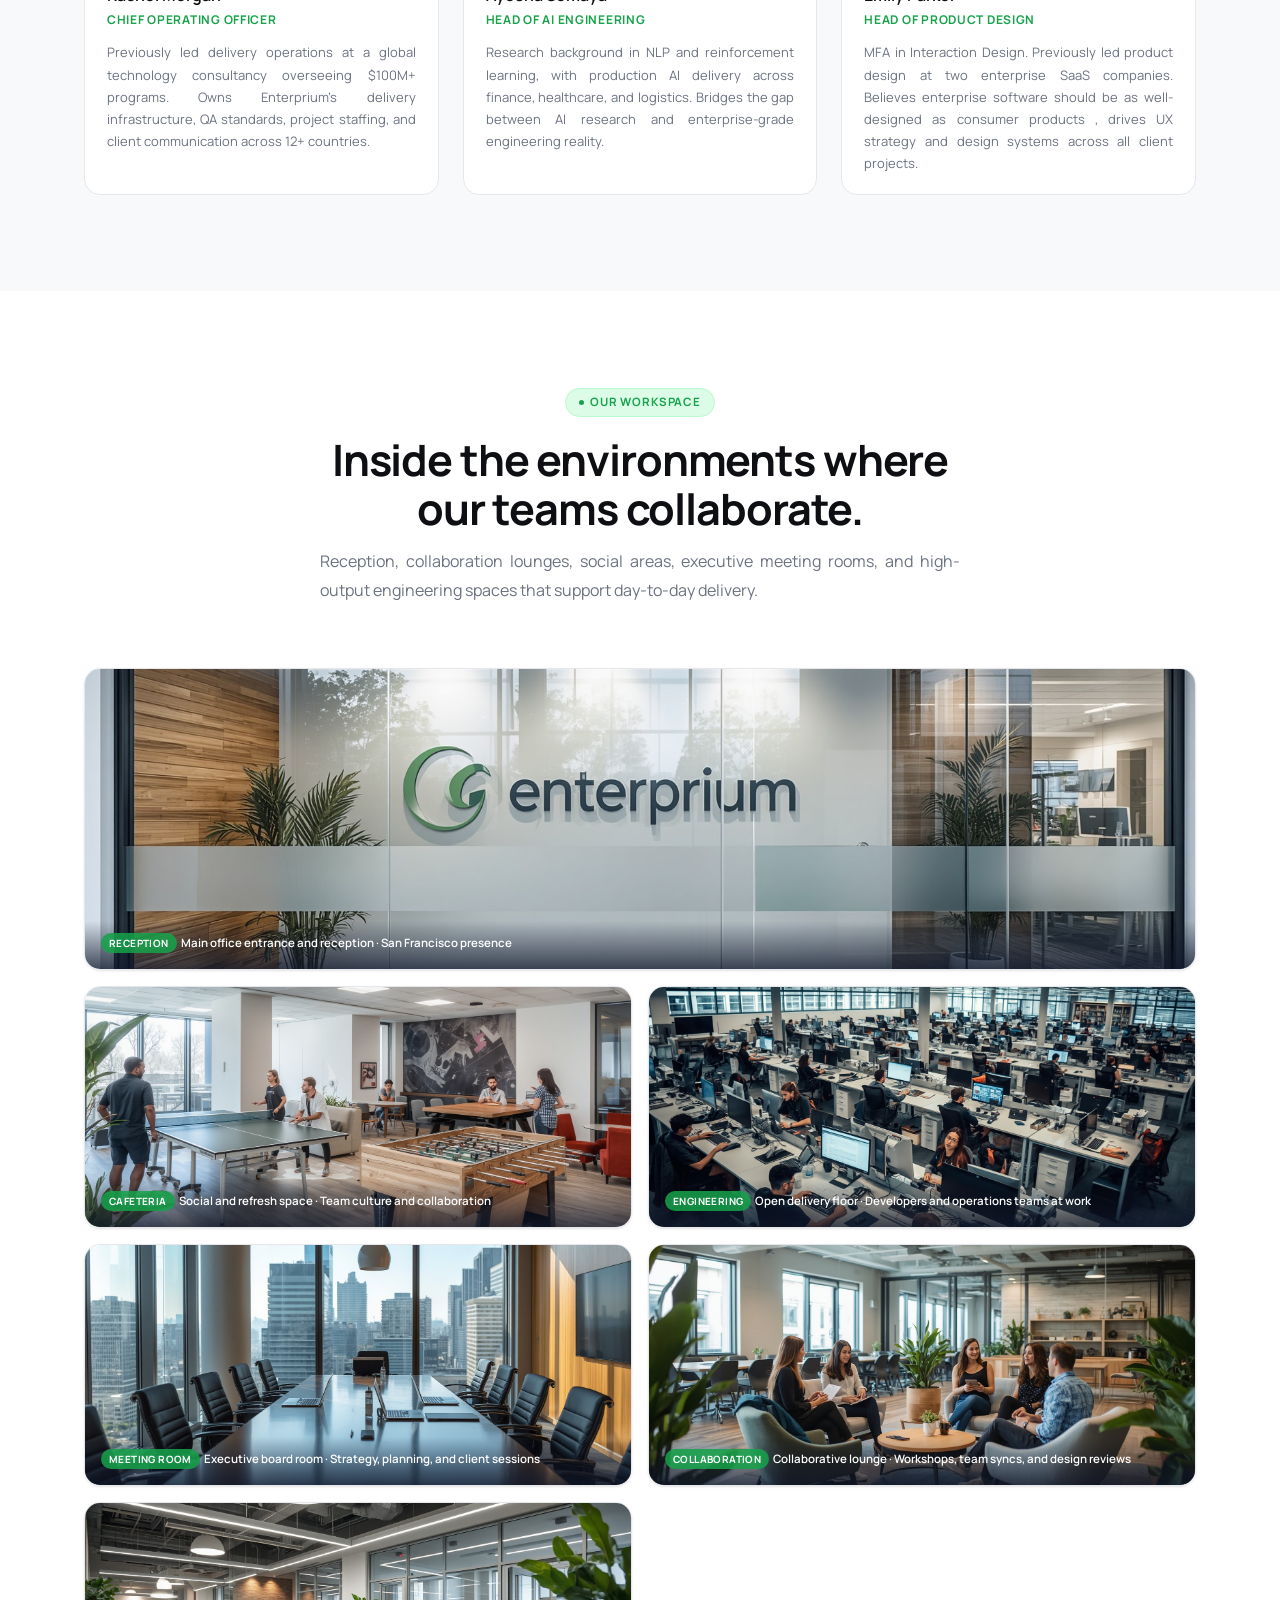
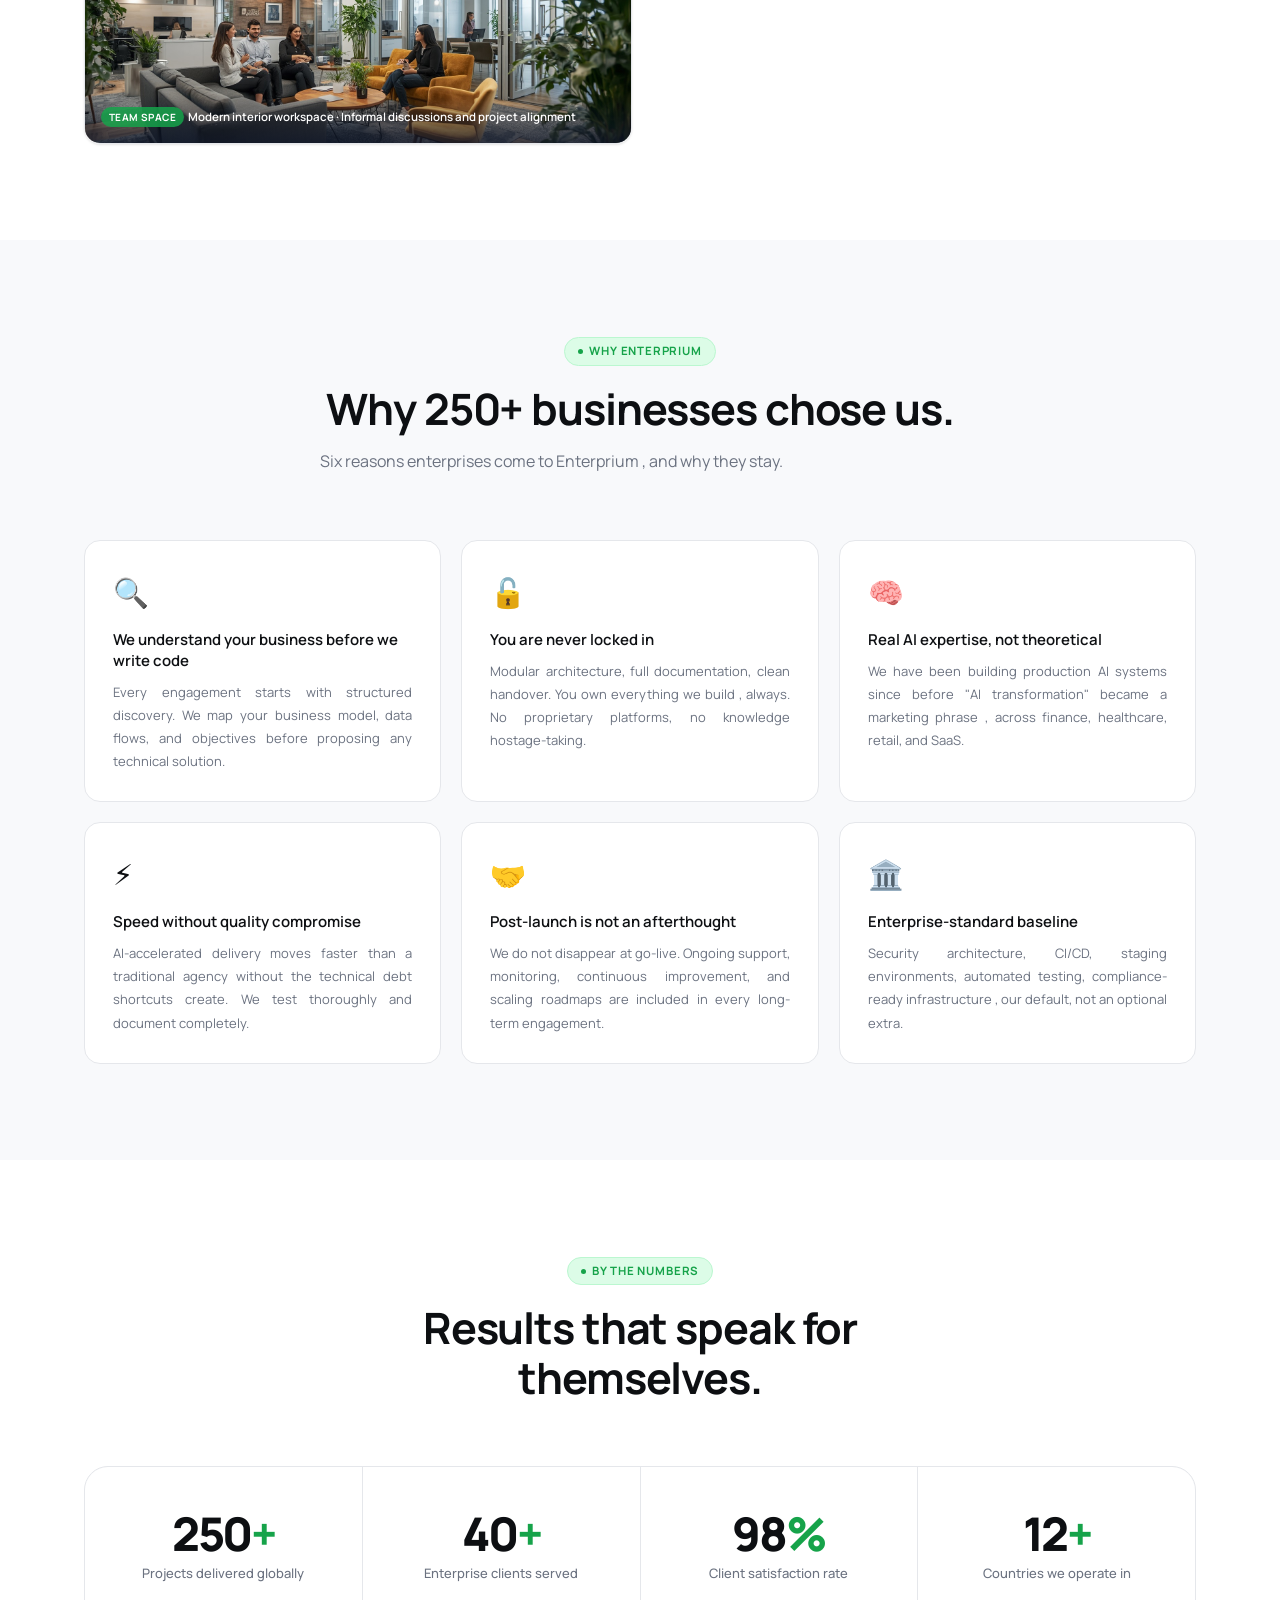
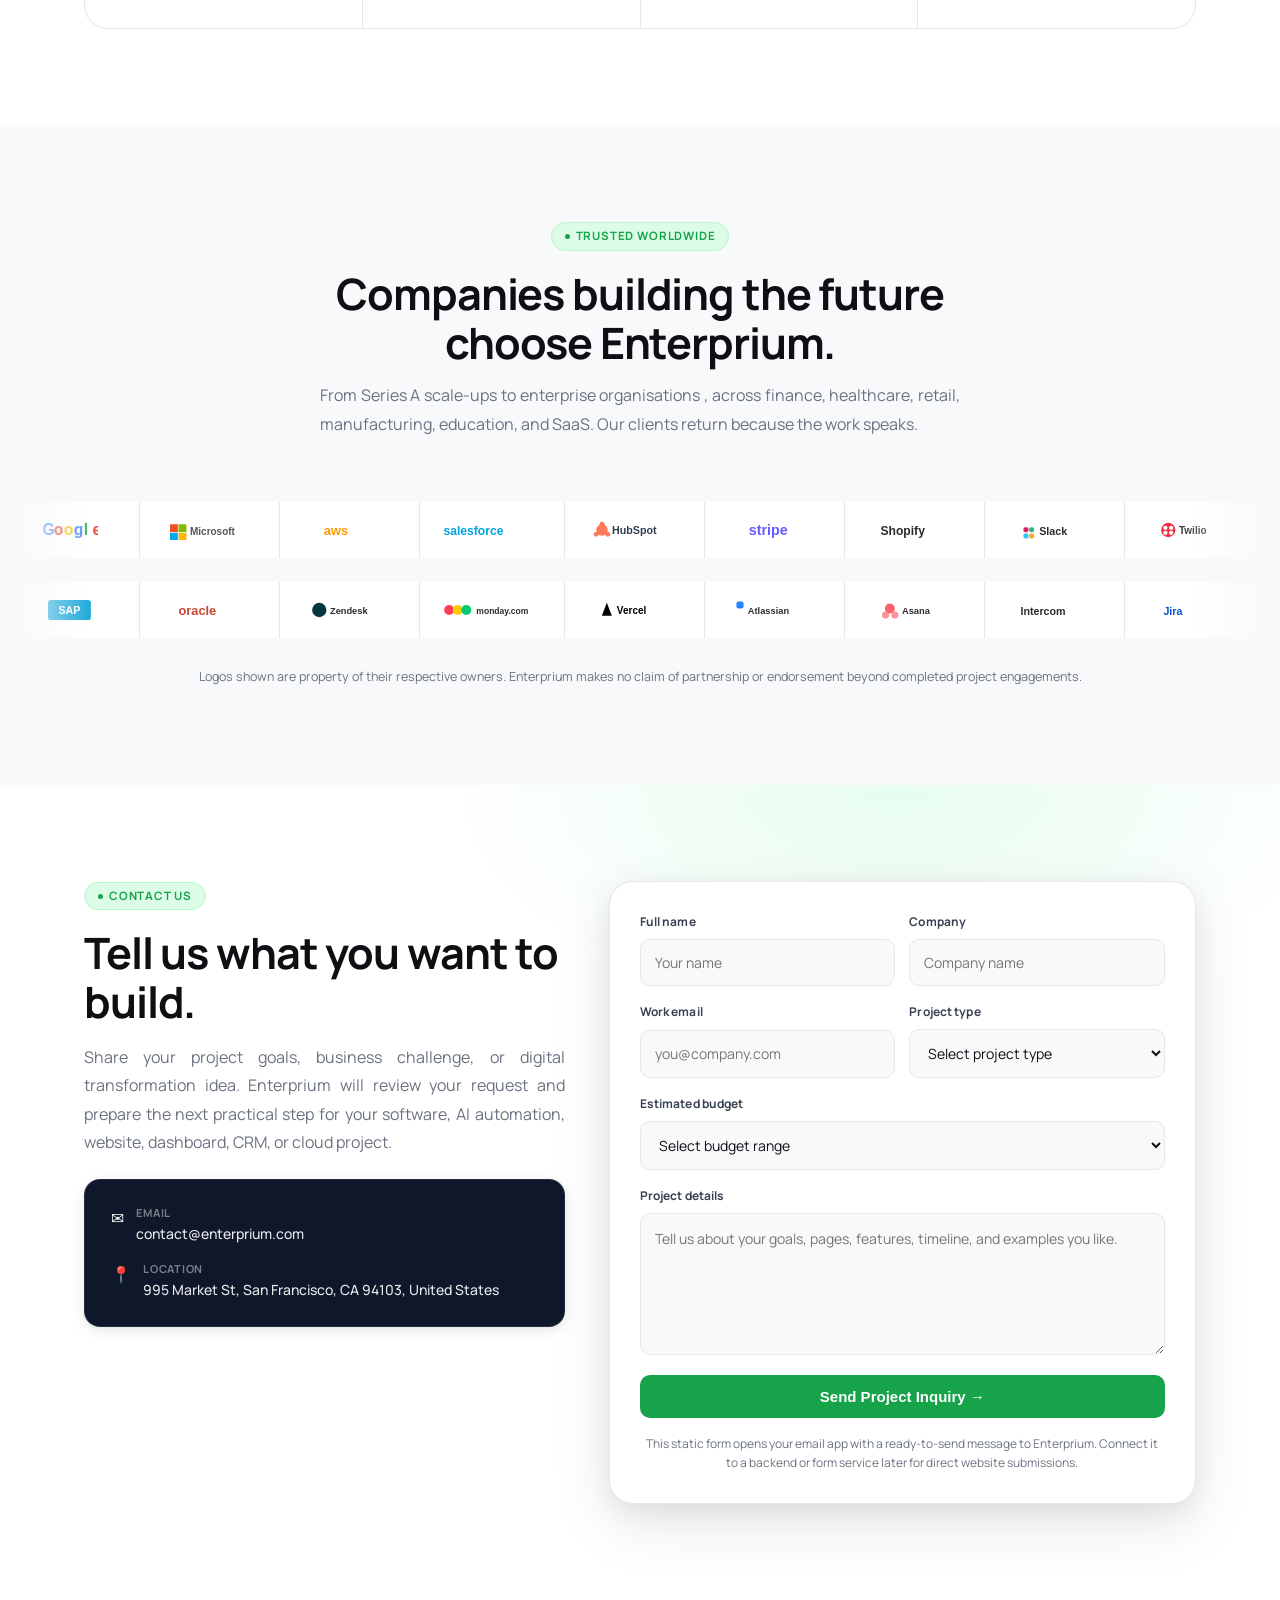
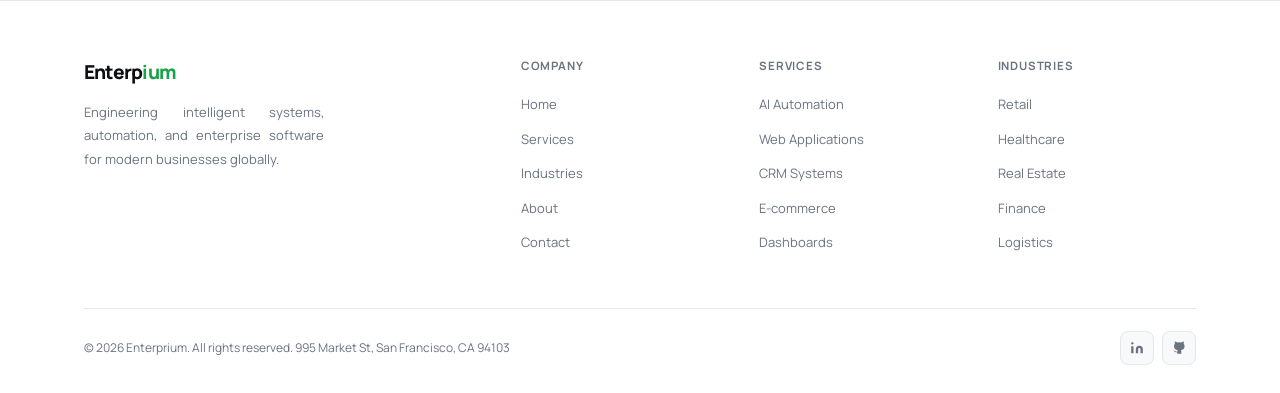
==== commit 7adea2f5: "c" ====
--- a/index.html
+++ b/index.html
@@ -169,9 +169,9 @@
 </div>
 <div class="bcard">
 <div class="bimg">
-<img alt="995 Market Street, San Francisco exterior view Enterprium San Francisco presence visual" src="assets/office-building.jpg" style="position:absolute;inset:0;width:100%;height:100%;object-fit:cover;object-position:center top"/>
+<img alt="Enterprium main office reception in San Francisco" src="assets/office-reception.jpg" style="position:absolute;inset:0;width:100%;height:100%;object-fit:cover;object-position:center"/>
 <div class="bover">
-<div><div class="blbl">Frontier Tower · 995 Market Street</div><div class="baddr">San Francisco, CA 94103, United States</div></div>
+<div><div class="blbl">Enterprium Main Office · 995 Market Street</div><div class="baddr">San Francisco, CA 94103, United States</div></div>
 <div class="bbadge">SF PRESENCE</div>
 </div>
 </div>
@@ -212,16 +212,17 @@
 <div class="sgrid">
 <div class="scopy reveal">
 <div class="eyebrow">Our Story</div>
-<h2>Built at the intersection of AI and enterprise ambition.</h2>
-<p style="margin-top:20px">Enterprium was founded on a clear conviction: the gap between enterprise ambition and technology execution is too wide, and too costly, to ignore. Most businesses are not short of ideas , they are short of the engineering capability, the AI expertise, and the delivery infrastructure to turn those ideas into production-grade systems that actually work at scale.</p>
-<p>Starting from a founding team of engineers, architects, and AI specialists with years inside large enterprise technology programs, we built a delivery model designed for the modern era , combining the depth of a senior engineering firm with the agility of a technology startup.</p>
-<p>Today, Enterprium operates as an <strong>AI-powered virtual software house</strong> with a business presence in San Francisco, California , delivering intelligent systems, web platforms, automation workflows, CRM solutions, dashboards, and custom enterprise software to clients across 12+ countries.</p>
-<p>Our delivery is <strong>human-supervised and AI-accelerated</strong>. Every project is guided by senior engineers and architects. Every output is reviewed, tested, and built to enterprise standards.</p>
+<h2>From enterprise ambition to production-ready execution.</h2>
+<p style="margin-top:20px">Enterprium was founded in 2016 in the United States on a clear conviction: the gap between enterprise ambition and technology execution is too wide, and too costly, to ignore. Most businesses are not short of ideas. They are short of the engineering capability, AI expertise, and delivery infrastructure required to turn those ideas into production-grade systems that work reliably at scale.</p>
+<p>Starting from a founding team of engineers, architects, and AI specialists with years of experience inside large enterprise technology programs, Enterprium built a delivery model designed for the modern era. Our approach combines the depth of a senior engineering firm with the agility, speed, and innovation mindset of a technology startup.</p>
+<p>Today, Enterprium operates as an <strong>AI-powered virtual software house</strong> with a business presence in San Francisco, California, supported by <strong>300+ global team members</strong> across engineering, AI, automation, cloud, analytics, design, project delivery, client success, and business growth. We deliver intelligent systems, web platforms, automation workflows, CRM solutions, dashboards, and custom enterprise software for clients across 12+ countries.</p>
+<p>Our growth and client expansion strategy is led by a dedicated revenue, partnerships, sales, and client growth team working closely with our engineering and delivery leaders to understand client needs, shape practical digital solutions, and ensure every engagement creates measurable business value.</p>
+<p>Our delivery is <strong>human-supervised and AI-accelerated</strong>. Every project is guided by senior engineers, architects, delivery leads, and domain specialists. Every output is reviewed, tested, and refined to meet enterprise standards. This allows Enterprium to help businesses move faster, reduce execution gaps, and build digital systems that are practical, scalable, and ready for real-world use.</p>
 </div>
 <div class="ocard reveal" style="transition-delay:.15s">
 <div class="ovis">
-<img alt="Modern office interior Enterprium workspace visual" src="assets/office-interior.jpg" style="position:absolute;inset:0;width:100%;height:100%;object-fit:cover;object-position:center"/>
-<div class="olbl">Frontier Tower, 995 Market St · San Francisco</div>
+<img alt="Enterprium reception and main office entrance" src="assets/office-reception.jpg" style="position:absolute;inset:0;width:100%;height:100%;object-fit:cover;object-position:center"/>
+<div class="olbl">Enterprium reception · San Francisco office presence</div>
 </div>
 </div>
 </div>
@@ -449,114 +450,45 @@
 <div class="wrap">
 <div class="sh reveal">
 <div class="eyebrow">Our Workspace</div>
-<h2>Where intelligence gets built.</h2>
-<p>Modern, collaborative, and purpose-built for high-performance technology delivery.</p>
+<h2>Inside the environments where our teams collaborate.</h2>
+<p>Reception, collaboration lounges, social areas, executive meeting rooms, and high-output engineering spaces that support day-to-day delivery.</p>
 </div>
 <div class="ogrid">
-<!-- Large panoramic dev workspace -->
 <div class="otile olarge" style="animation-delay:.05s">
 <div class="timg h300">
-<img alt="Enterprium collaborative office workspace visual" src="assets/office-interior.jpg" style="position:absolute;inset:0;width:100%;height:100%;object-fit:cover;object-position:center"/>
-<div class="tcap"><div class="tpill">AI ENGINEERING</div>AI engineering team workspace · Global delivery team</div>
-</div>
-</div>
-<!-- Meeting room -->
+<img alt="Enterprium office reception and main entrance" src="assets/office-reception.jpg" style="position:absolute;inset:0;width:100%;height:100%;object-fit:cover;object-position:center"/>
+<div class="tcap"><div class="tpill">RECEPTION</div>Main office entrance and reception · San Francisco presence</div>
+</div>
+</div>
 <div class="otile" style="animation-delay:.1s">
 <div class="timg h240">
-<img alt="995 Market Street San Francisco building exterior visual" src="assets/office-building.jpg" style="position:absolute;inset:0;width:100%;height:100%;object-fit:cover;object-position:center top"/>
-<div class="tcap"><div class="tpill">SAN FRANCISCO</div>995 Market Street exterior · San Francisco presence</div>
-</div>
-</div>
-<!-- Dashboard ops room -->
+<img alt="Enterprium social and cafeteria area" src="assets/office-cafeteria.jpg" style="position:absolute;inset:0;width:100%;height:100%;object-fit:cover;object-position:center"/>
+<div class="tcap"><div class="tpill">CAFETERIA</div>Social and refresh space · Team culture and collaboration</div>
+</div>
+</div>
 <div class="otile" style="animation-delay:.15s">
 <div class="timg h240">
-<img alt="Modern digital delivery environment visual" src="assets/office-interior.jpg" style="position:absolute;inset:0;width:100%;height:100%;object-fit:cover;object-position:center"/>
-<div class="tcap"><div class="tpill">OPERATIONS</div>Dashboard monitoring room · Modern digital delivery environment</div>
-</div>
-</div>
-</div>
-</div>
-</section>
-<!-- ══════════════ SF SECTION ══════════════ -->
-<section id="sf">
-<div class="sfglow"></div>
-<div class="wrap">
-<div class="sfgrid">
-<div class="sfcopy">
-<div class="eyebrow" style="background:rgba(255,255,255,.1);border-color:rgba(255,255,255,.18);color:#a7f3d0">Our Location</div>
-<h2>Based in San Francisco.<br/>Delivering globally.</h2>
-<p>Enterprium's business presence is anchored at 995 Market Street , Frontier Tower , in San Francisco's mid-Market technology corridor, steps from the Powell Street BART station and surrounded by some of the city's most innovative companies.</p>
-<p>The 16-story tower features exposed brick walls, natural wood, and expansive common areas where teams collaborate , a workspace environment that reflects Enterprium's ethos: premium, purposeful, and built for people who do serious work.</p>
-<p>Our delivery has no geographic boundary , we operate across 12+ countries with a single quality standard everywhere.</p>
-<div class="sfcontact">
-<div class="sfrow">
-<span class="sficon">📍</span>
-<div class="sftxt">
-<div class="slbl">Business Address</div>
-<div class="sval">995 Market St, Frontier Tower<br/>San Francisco, CA 94103, United States</div>
-</div>
-</div>
-<div class="sfrow">
-<span class="sficon">✉️</span>
-<div class="sftxt">
-<div class="slbl">Email</div>
-<div class="sval"><a href="mailto:contact@enterprium.com" style="color:#a7f3d0">contact@enterprium.com</a></div>
-</div>
-</div>
-</div>
-</div>
-<!-- Animated SF map -->
-<div class="sfmap">
-<svg height="100%" preserveaspectratio="xMidYMid slice" viewbox="0 0 440 340" width="100%" xmlns="http://www.w3.org/2000/svg">
-<defs><lineargradient id="mapbg" x1="0" x2="0" y1="0" y2="1"><stop offset="0%" stop-color="#0f2030"></stop><stop offset="100%" stop-color="#080e18"></stop></lineargradient></defs>
-<rect fill="url(#mapbg)" height="340" width="440"></rect>
-<!-- Street grid -->
-<g stroke="rgba(255,255,255,.06)" stroke-width="0.8">
-<line x1="0" x2="440" y1="80" y2="80"></line><line x1="0" x2="440" y1="140" y2="140"></line><line x1="0" x2="440" y1="200" y2="200"></line><line x1="0" x2="440" y1="260" y2="260"></line>
-<line x1="60" x2="60" y1="0" y2="340"></line><line x1="140" x2="140" y1="0" y2="340"></line><line x1="220" x2="220" y1="0" y2="340"></line><line x1="300" x2="300" y1="0" y2="340"></line><line x1="380" x2="380" y1="0" y2="340"></line>
-</g>
-<!-- Market Street highlight -->
-<rect fill="rgba(22,163,74,.08)" height="26" width="440" x="0" y="128"></rect>
-<line stroke="rgba(22,163,74,.3)" stroke-width="1" x1="0" x2="440" y1="128" y2="128"></line>
-<line stroke="rgba(22,163,74,.3)" stroke-width="1" x1="0" x2="440" y1="154" y2="154"></line>
-<text fill="rgba(22,163,74,.8)" font-family="Inter,sans-serif" font-size="9" font-weight="600" x="20" y="144">MARKET STREET</text>
-<!-- 6th St -->
-<rect fill="rgba(255,255,255,.04)" height="340" width="20" x="208" y="0"></rect>
-<text fill="rgba(255,255,255,.4)" font-family="Inter,sans-serif" font-size="9" x="210" y="20">6TH ST</text>
-<!-- City blocks -->
-<rect fill="rgba(255,255,255,.04)" height="50" rx="2" width="68" x="65" y="85"></rect>
-<rect fill="rgba(255,255,255,.03)" height="50" rx="2" width="56" x="145" y="85"></rect>
-<rect fill="rgba(255,255,255,.04)" height="50" rx="2" width="62" x="230" y="85"></rect>
-<rect fill="rgba(255,255,255,.03)" height="50" rx="2" width="68" x="305" y="85"></rect>
-<rect fill="rgba(255,255,255,.03)" height="35" rx="2" width="68" x="65" y="160"></rect>
-<rect fill="rgba(255,255,255,.04)" height="35" rx="2" width="56" x="145" y="160"></rect>
-<rect fill="rgba(255,255,255,.03)" height="35" rx="2" width="62" x="230" y="160"></rect>
-<rect fill="rgba(255,255,255,.04)" height="35" rx="2" width="68" x="305" y="160"></rect>
-<!-- Marker pin with pulse -->
-<circle cx="219" cy="141" fill="rgba(22,163,74,.18)" r="20" stroke="rgba(22,163,74,.55)" stroke-width="1.5"></circle>
-<circle cx="219" cy="141" fill="rgba(22,163,74,.45)" r="10"></circle>
-<circle cx="219" cy="141" fill="#16a34a" r="5"></circle>
-<circle cx="219" cy="141" fill="none" r="5" stroke="#fff" stroke-width="1"></circle>
-<!-- Pulse ring -->
-<circle cx="219" cy="141" fill="none" r="14" stroke="rgba(22,163,74,.45)" stroke-width="1.2">
-<animate attributename="r" dur="2.5s" repeatcount="indefinite" values="14;30;14"></animate>
-<animate attributename="opacity" dur="2.5s" repeatcount="indefinite" values="0.8;0;0.8"></animate>
-</circle>
-<!-- Label -->
-<rect fill="rgba(22,163,74,.92)" height="28" rx="5" width="96" x="232" y="128"></rect>
-<text fill="#fff" font-family="Inter,sans-serif" font-size="9.5" font-weight="700" text-anchor="middle" x="280" y="140">Enterprium HQ</text>
-<text fill="rgba(255,255,255,.85)" font-family="Inter,sans-serif" font-size="7.5" text-anchor="middle" x="280" y="151">995 Market St · SF</text>
-<!-- BART -->
-<circle cx="305" cy="141" fill="rgba(135,206,250,.25)" r="7" stroke="rgba(135,206,250,.55)" stroke-width="1"></circle>
-<text fill="rgba(135,206,250,.75)" font-family="Inter,sans-serif" font-size="7" x="315" y="139">BART</text>
-<!-- Union Square -->
-<rect fill="rgba(255,220,100,.1)" height="30" rx="2" width="52" x="305" y="88"></rect>
-<text fill="rgba(255,220,100,.65)" font-family="Inter,sans-serif" font-size="7.5" text-anchor="middle" x="331" y="107">Union Sq</text>
-<!-- Ferry Building arrow -->
-<path d="M385 141 L440 110" stroke="rgba(255,255,255,.15)" stroke-dasharray="4 3" stroke-width="1"></path>
-<path d="M385 141 L440 110" stroke="rgba(255,255,255,.15)" stroke-dasharray="4 3" stroke-width="1"></path>
-<text fill="rgba(255,255,255,.35)" font-family="Inter,sans-serif" font-size="7" x="390" y="107">→ Embarcadero</text>
-</svg>
+<img alt="Enterprium engineering floor with developers working" src="assets/office-working-floor.jpg" style="position:absolute;inset:0;width:100%;height:100%;object-fit:cover;object-position:center"/>
+<div class="tcap"><div class="tpill">ENGINEERING</div>Open delivery floor · Developers and operations teams at work</div>
+</div>
+</div>
+<div class="otile" style="animation-delay:.2s">
+<div class="timg h240">
+<img alt="Enterprium executive meeting and board room" src="assets/office-boardroom.jpg" style="position:absolute;inset:0;width:100%;height:100%;object-fit:cover;object-position:center"/>
+<div class="tcap"><div class="tpill">MEETING ROOM</div>Executive board room · Strategy, planning, and client sessions</div>
+</div>
+</div>
+<div class="otile" style="animation-delay:.25s">
+<div class="timg h240">
+<img alt="Enterprium lounge collaboration area" src="assets/office-lounge-1.jpg" style="position:absolute;inset:0;width:100%;height:100%;object-fit:cover;object-position:center"/>
+<div class="tcap"><div class="tpill">COLLABORATION</div>Collaborative lounge · Workshops, team syncs, and design reviews</div>
+</div>
+</div>
+<div class="otile" style="animation-delay:.3s">
+<div class="timg h240">
+<img alt="Enterprium modern interior collaboration workspace" src="assets/office-lounge-2.jpg" style="position:absolute;inset:0;width:100%;height:100%;object-fit:cover;object-position:center"/>
+<div class="tcap"><div class="tpill">TEAM SPACE</div>Modern interior workspace · Informal discussions and project alignment</div>
+</div>
 </div>
 </div>
 </div>
@@ -674,7 +606,7 @@
 <span class="sficon">📍</span>
 <div class="sftxt"><div class="slbl">Location</div><div class="sval">995 Market St, San Francisco, CA 94103, United States</div></div>
 </div>
-<div class="contact-note">No phone number is shown on the website. Project inquiries are routed by email.</div>
+
 </div>
 </div>
 <form class="contact-form reveal" id="contactForm">
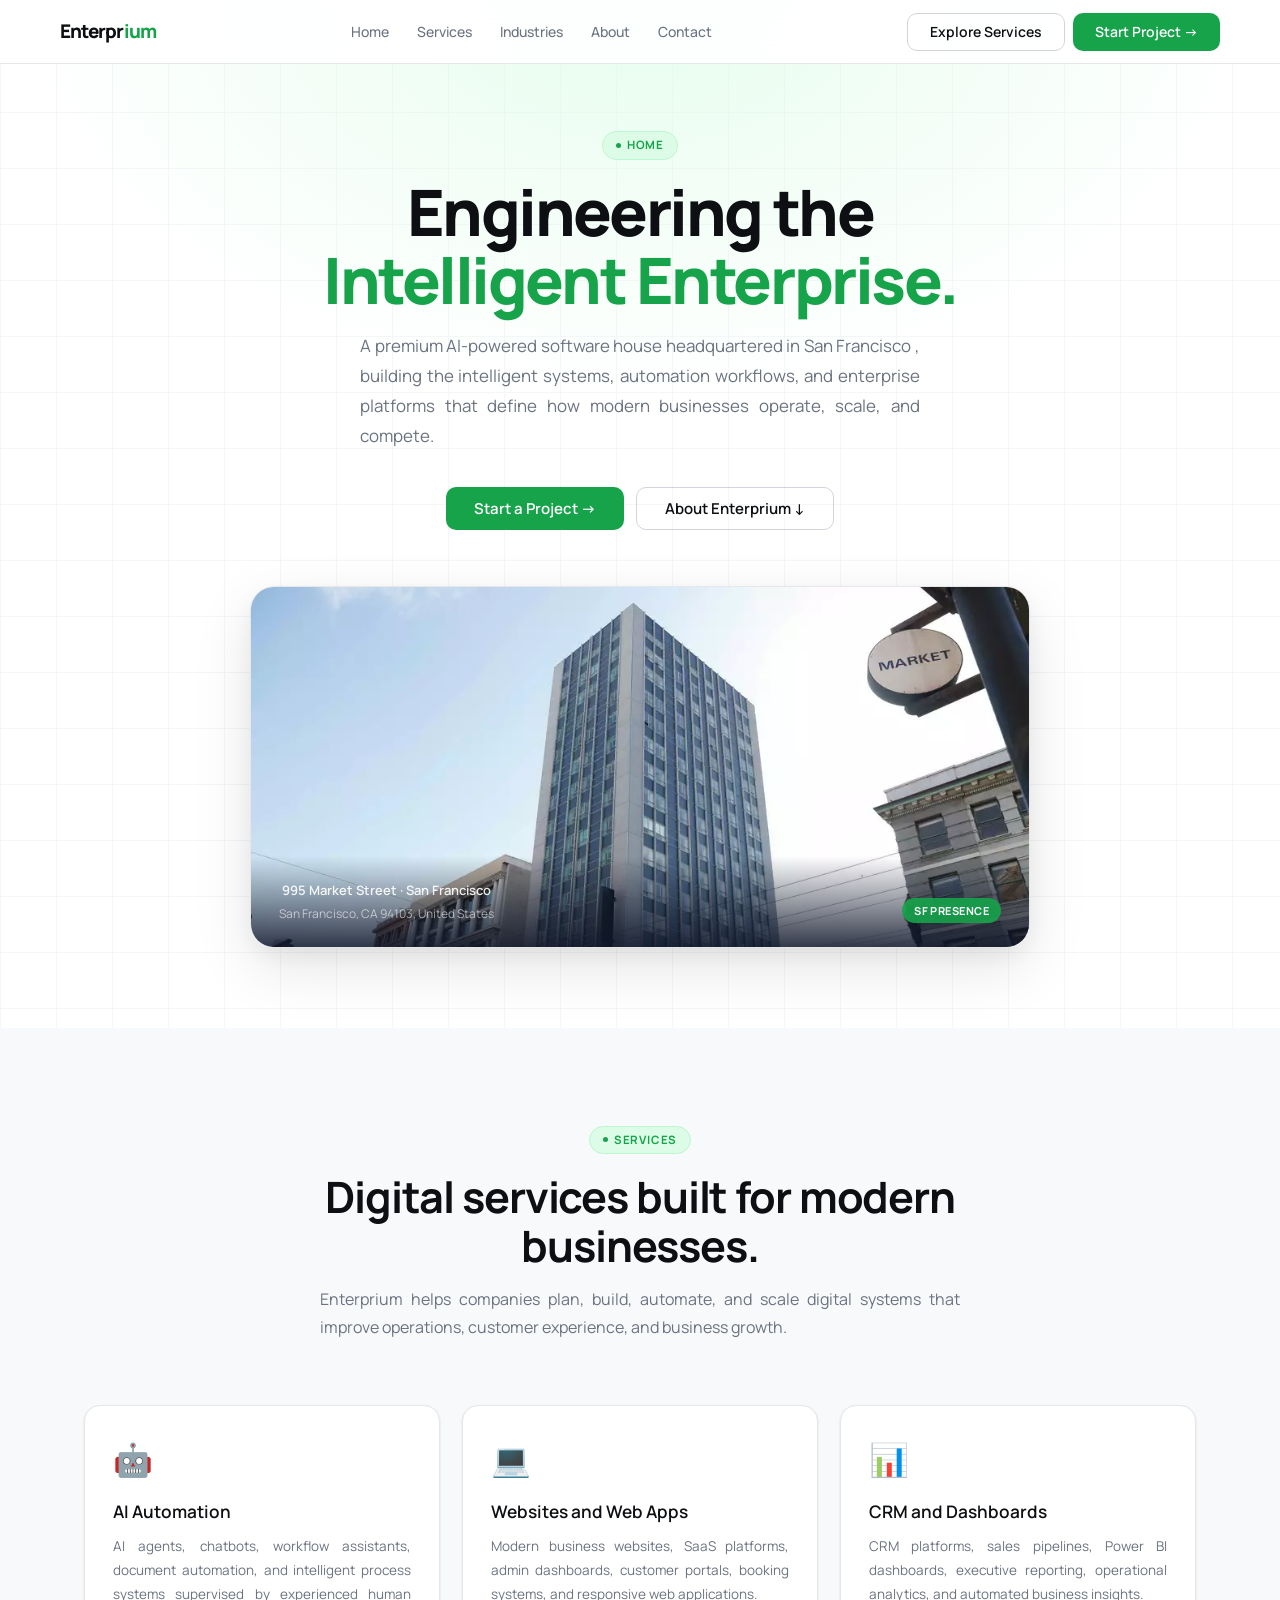
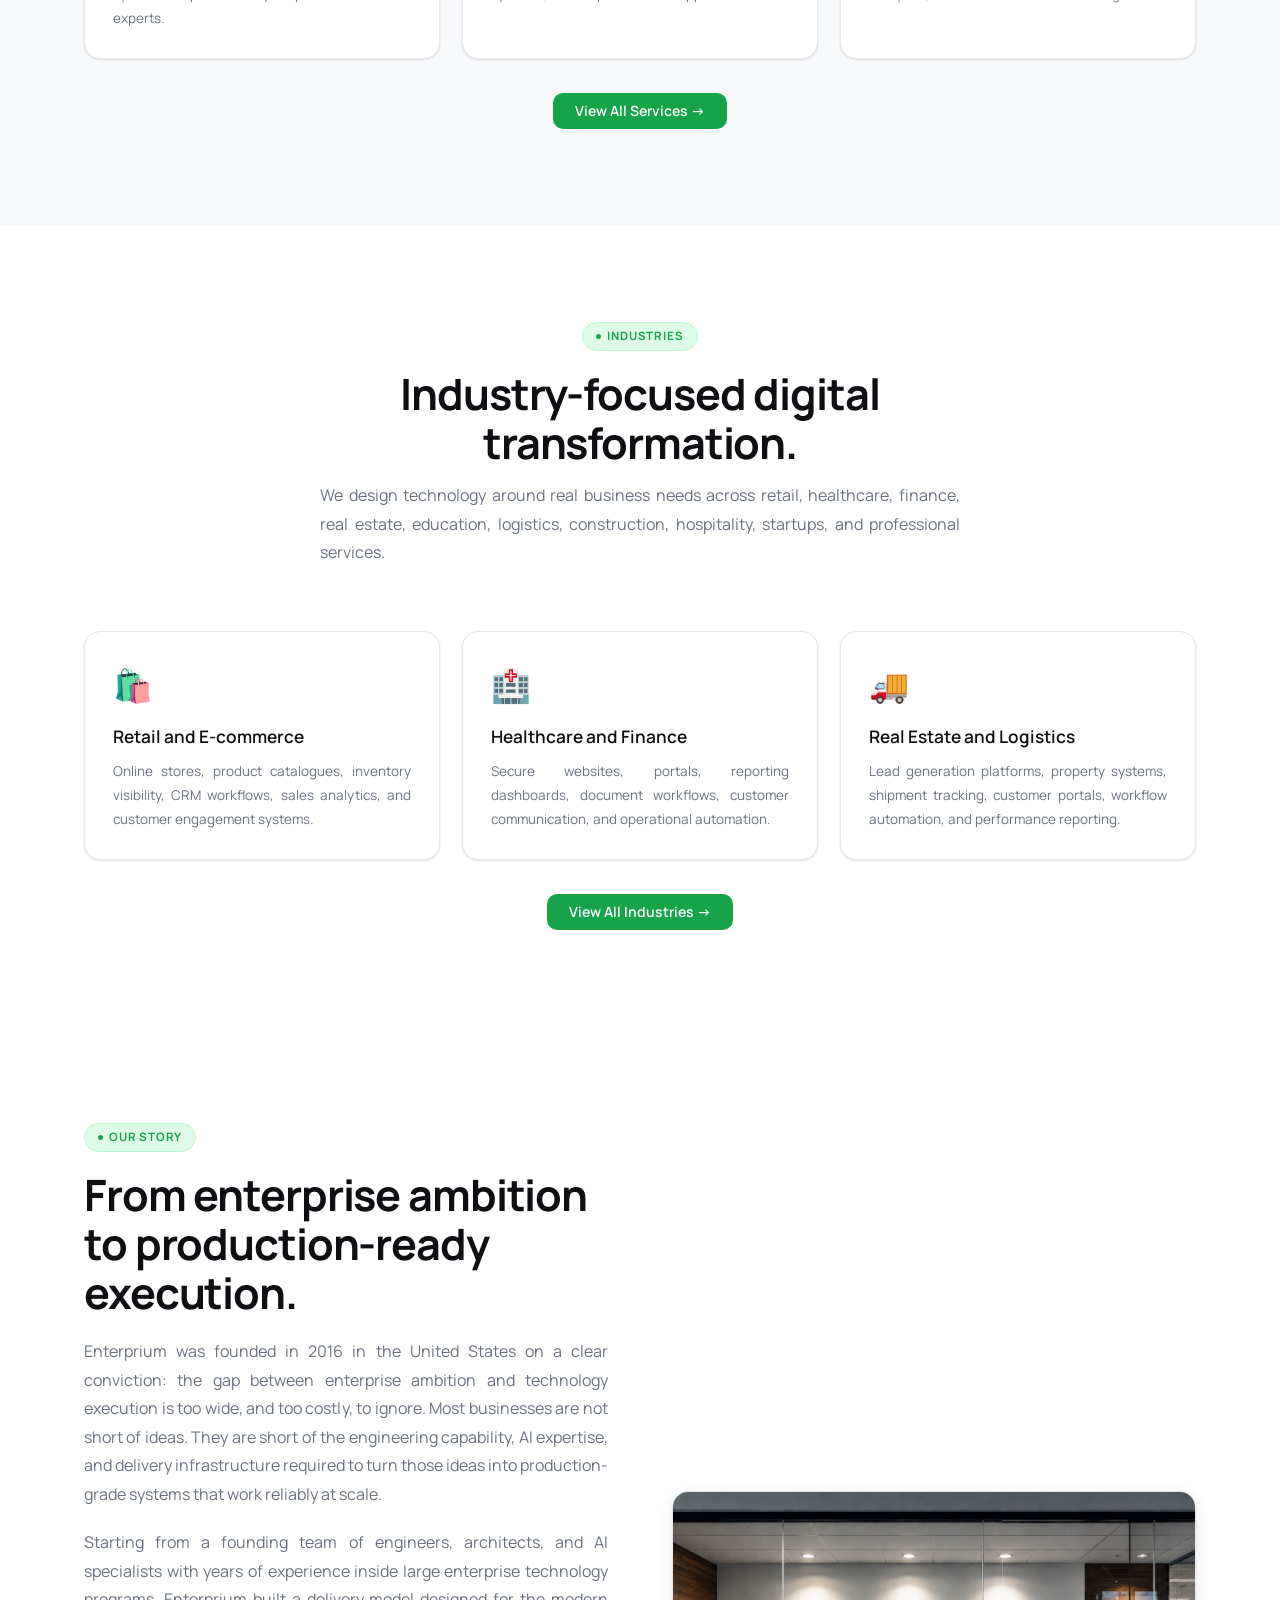
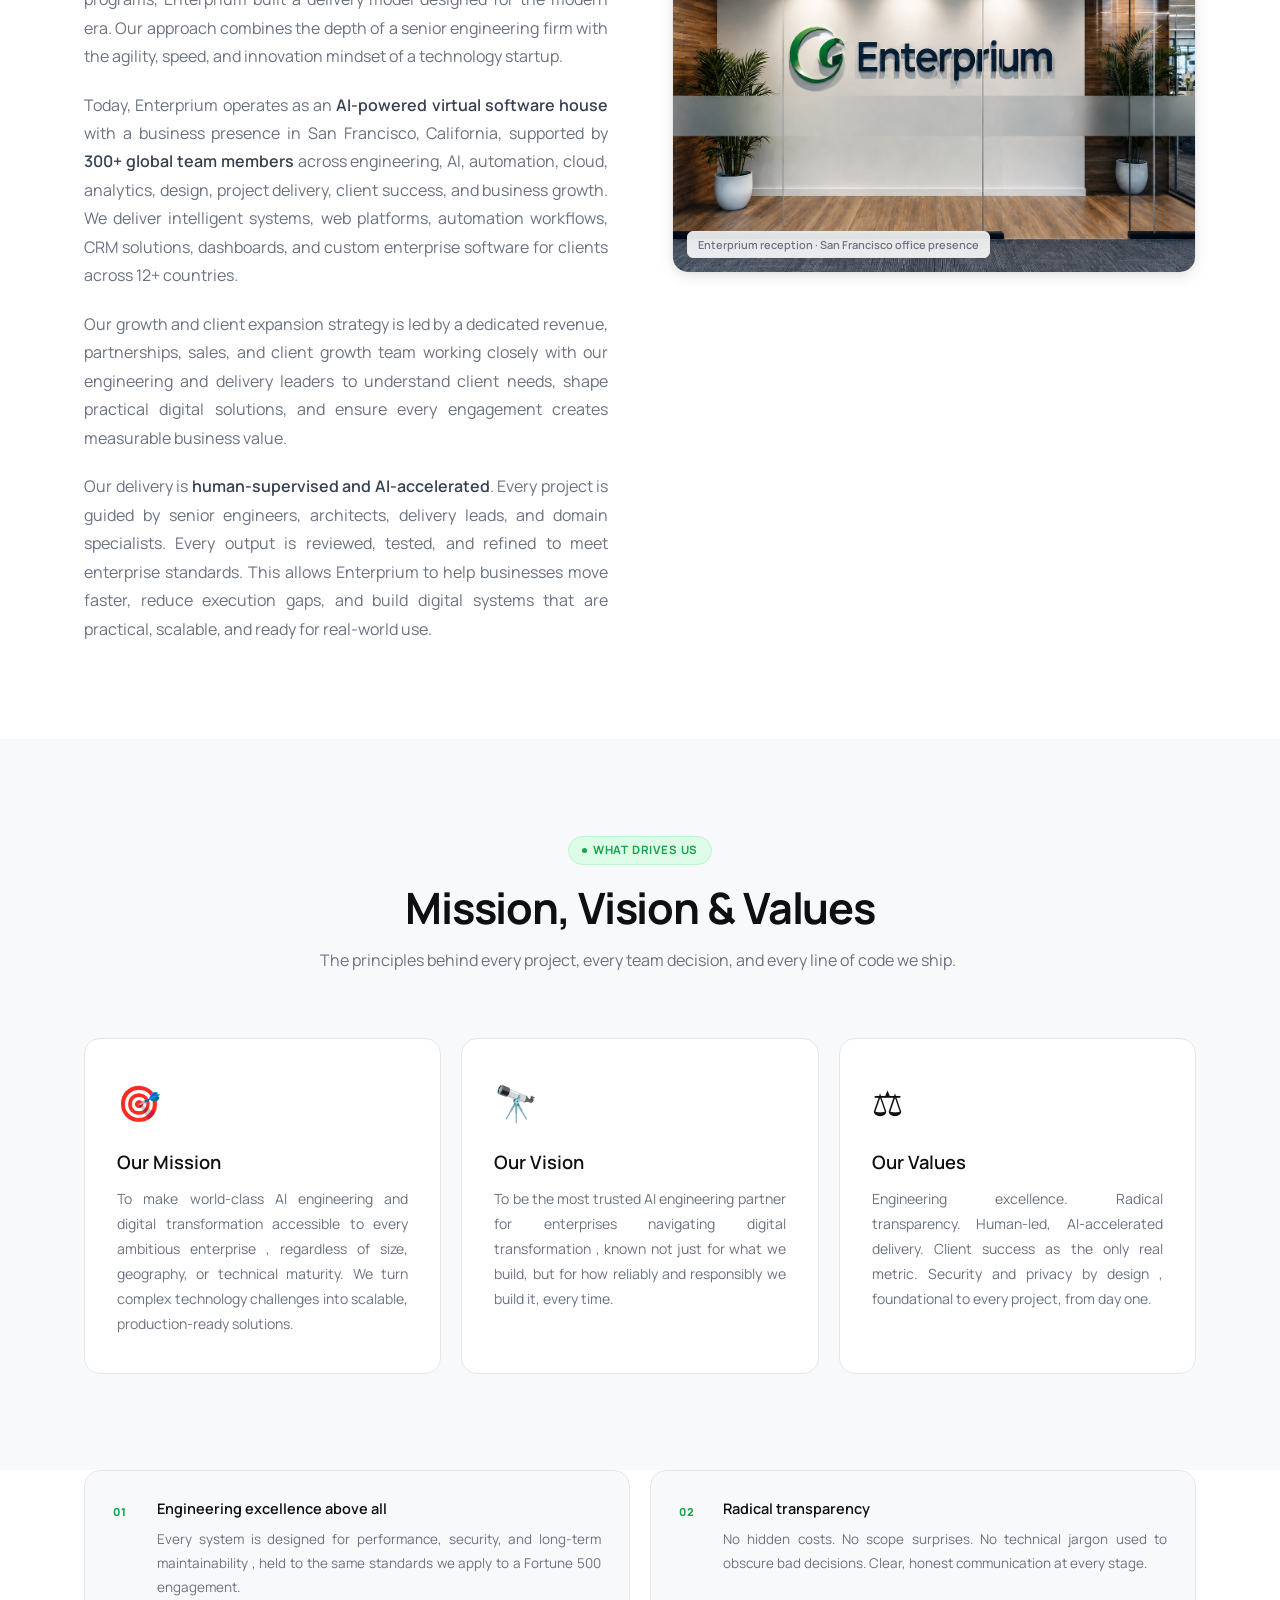
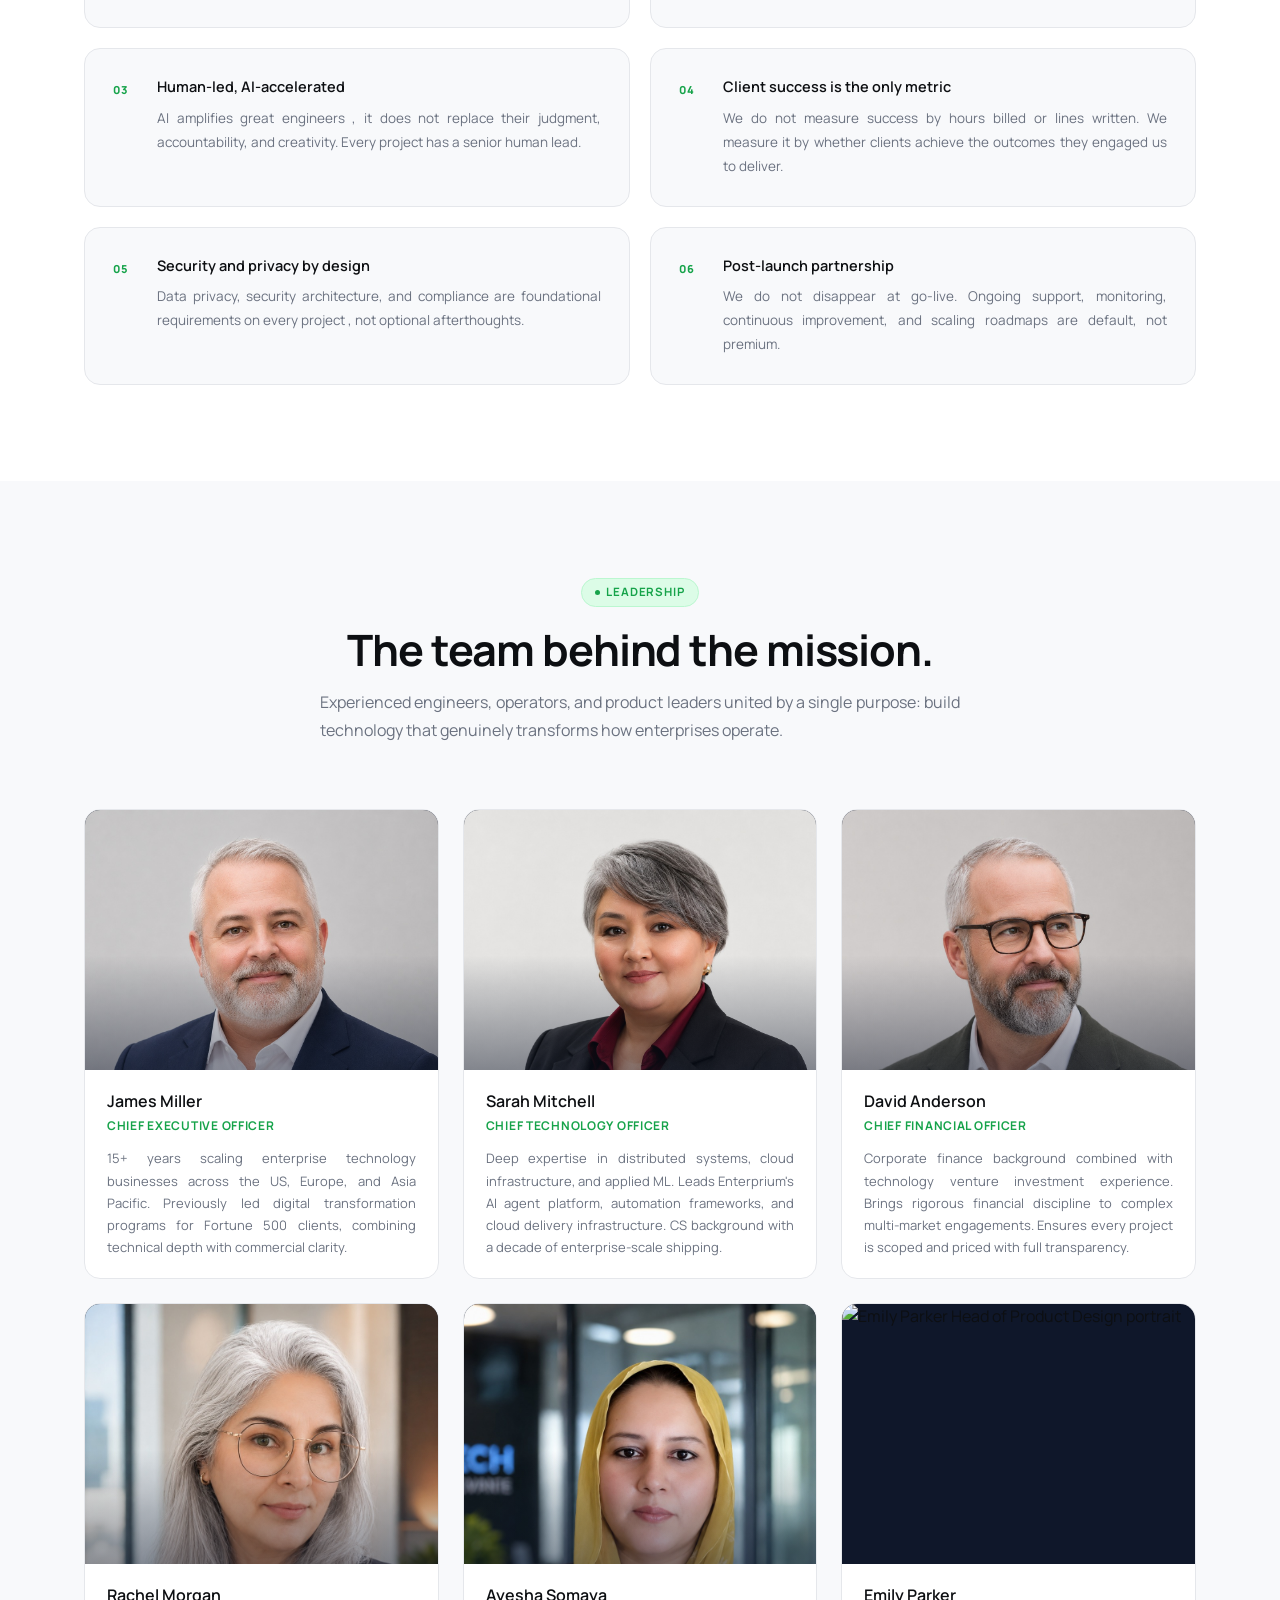
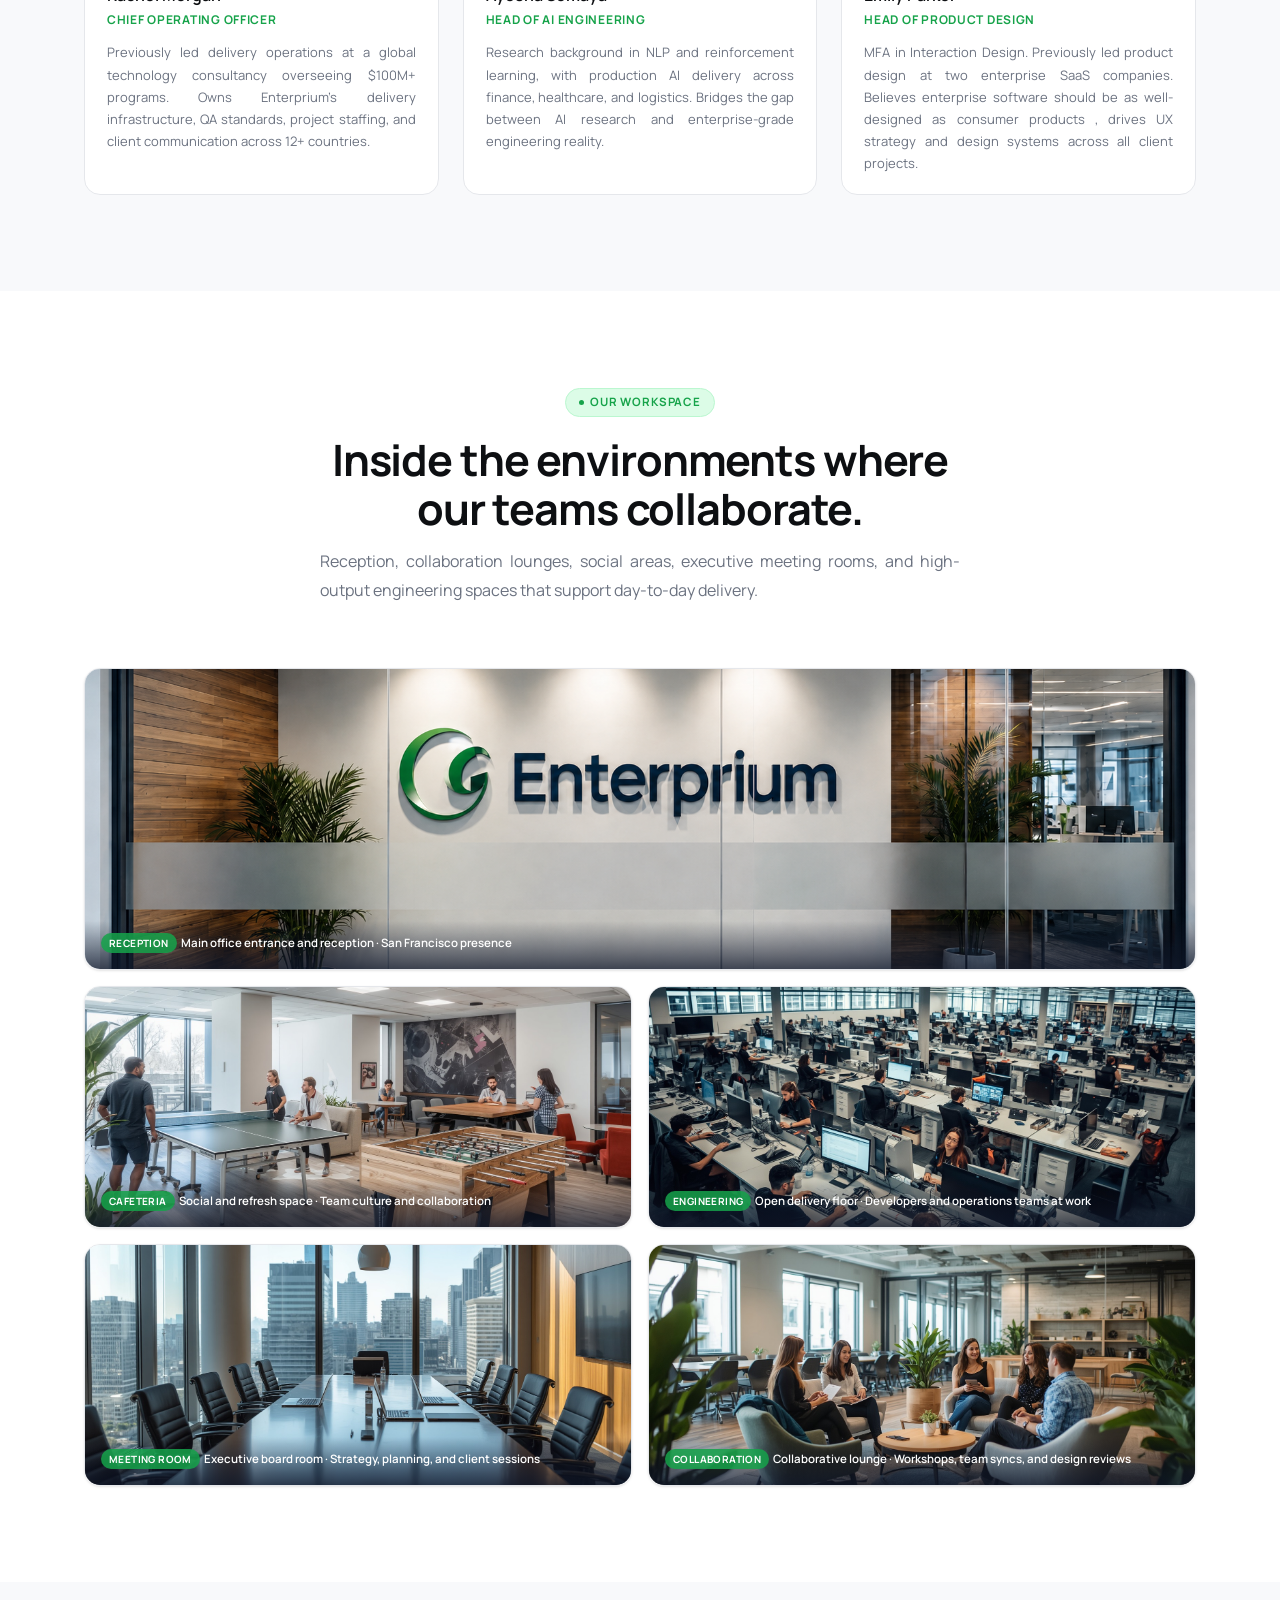
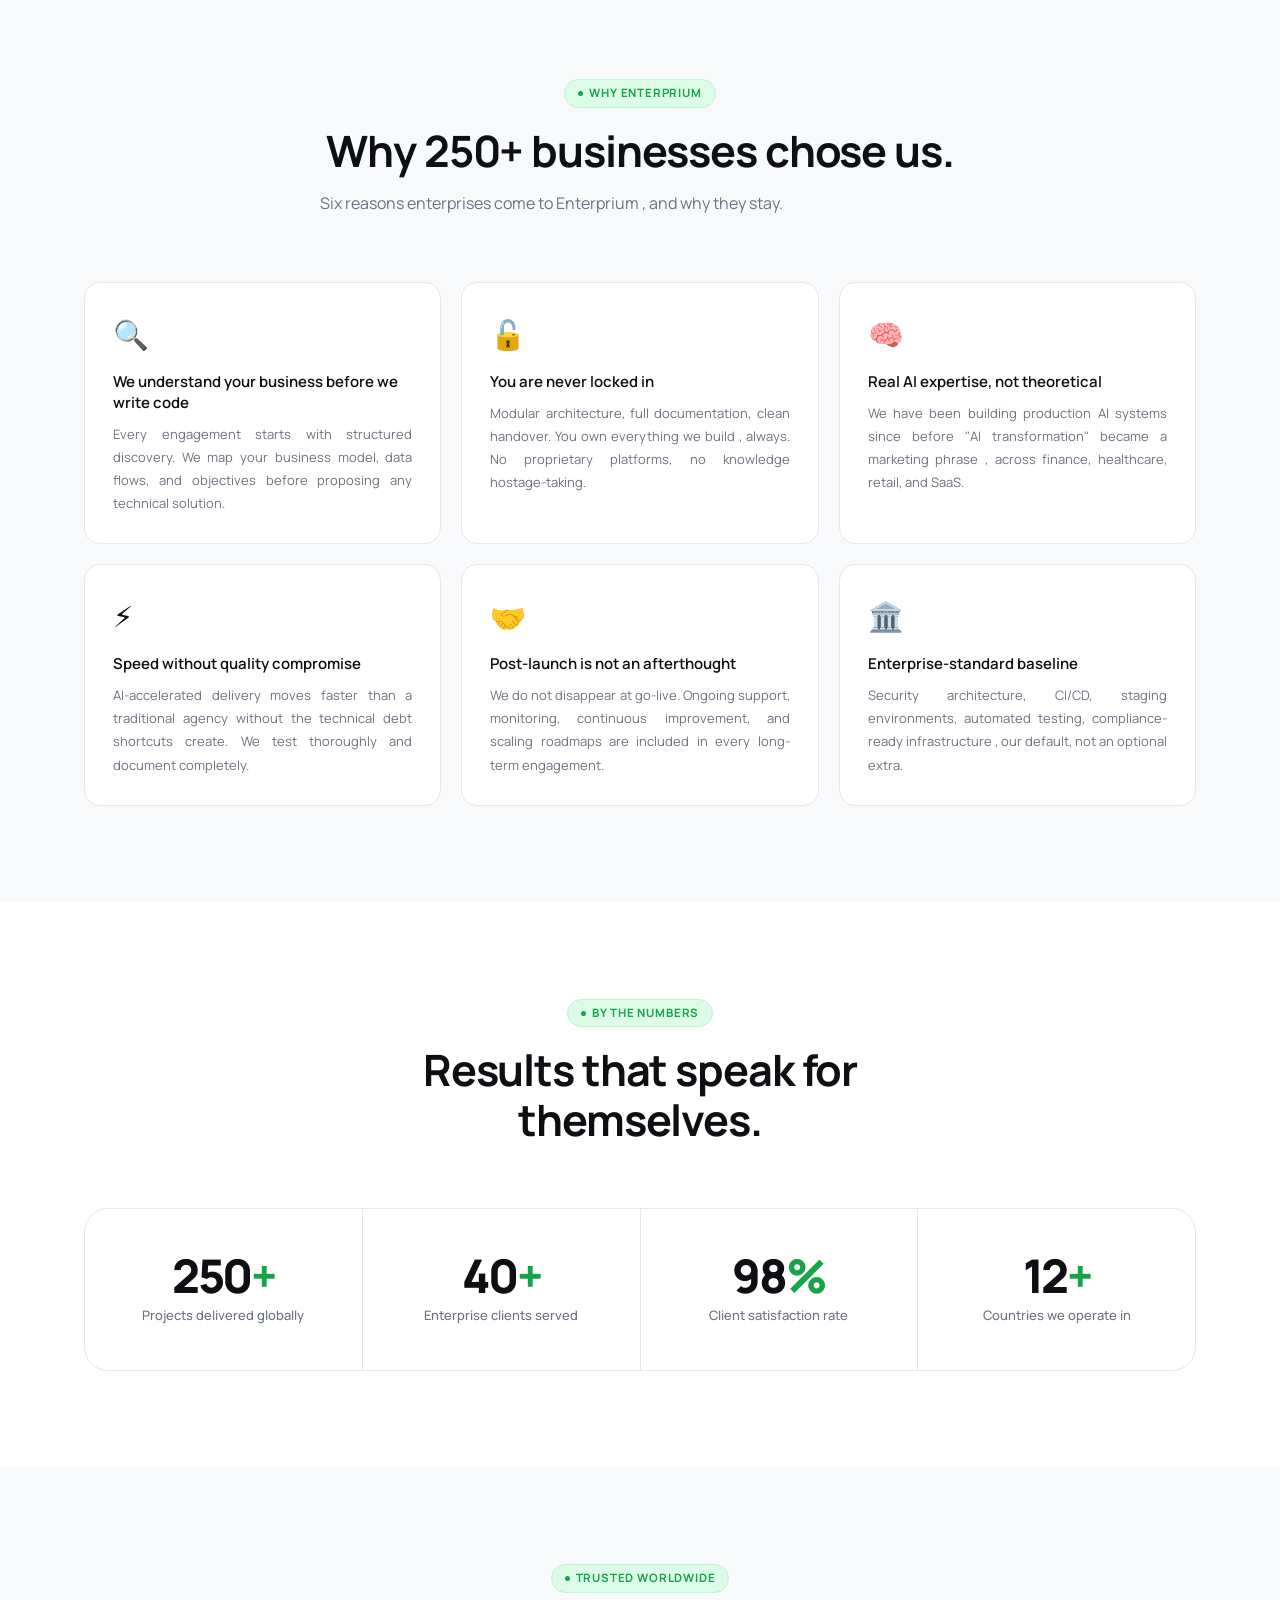
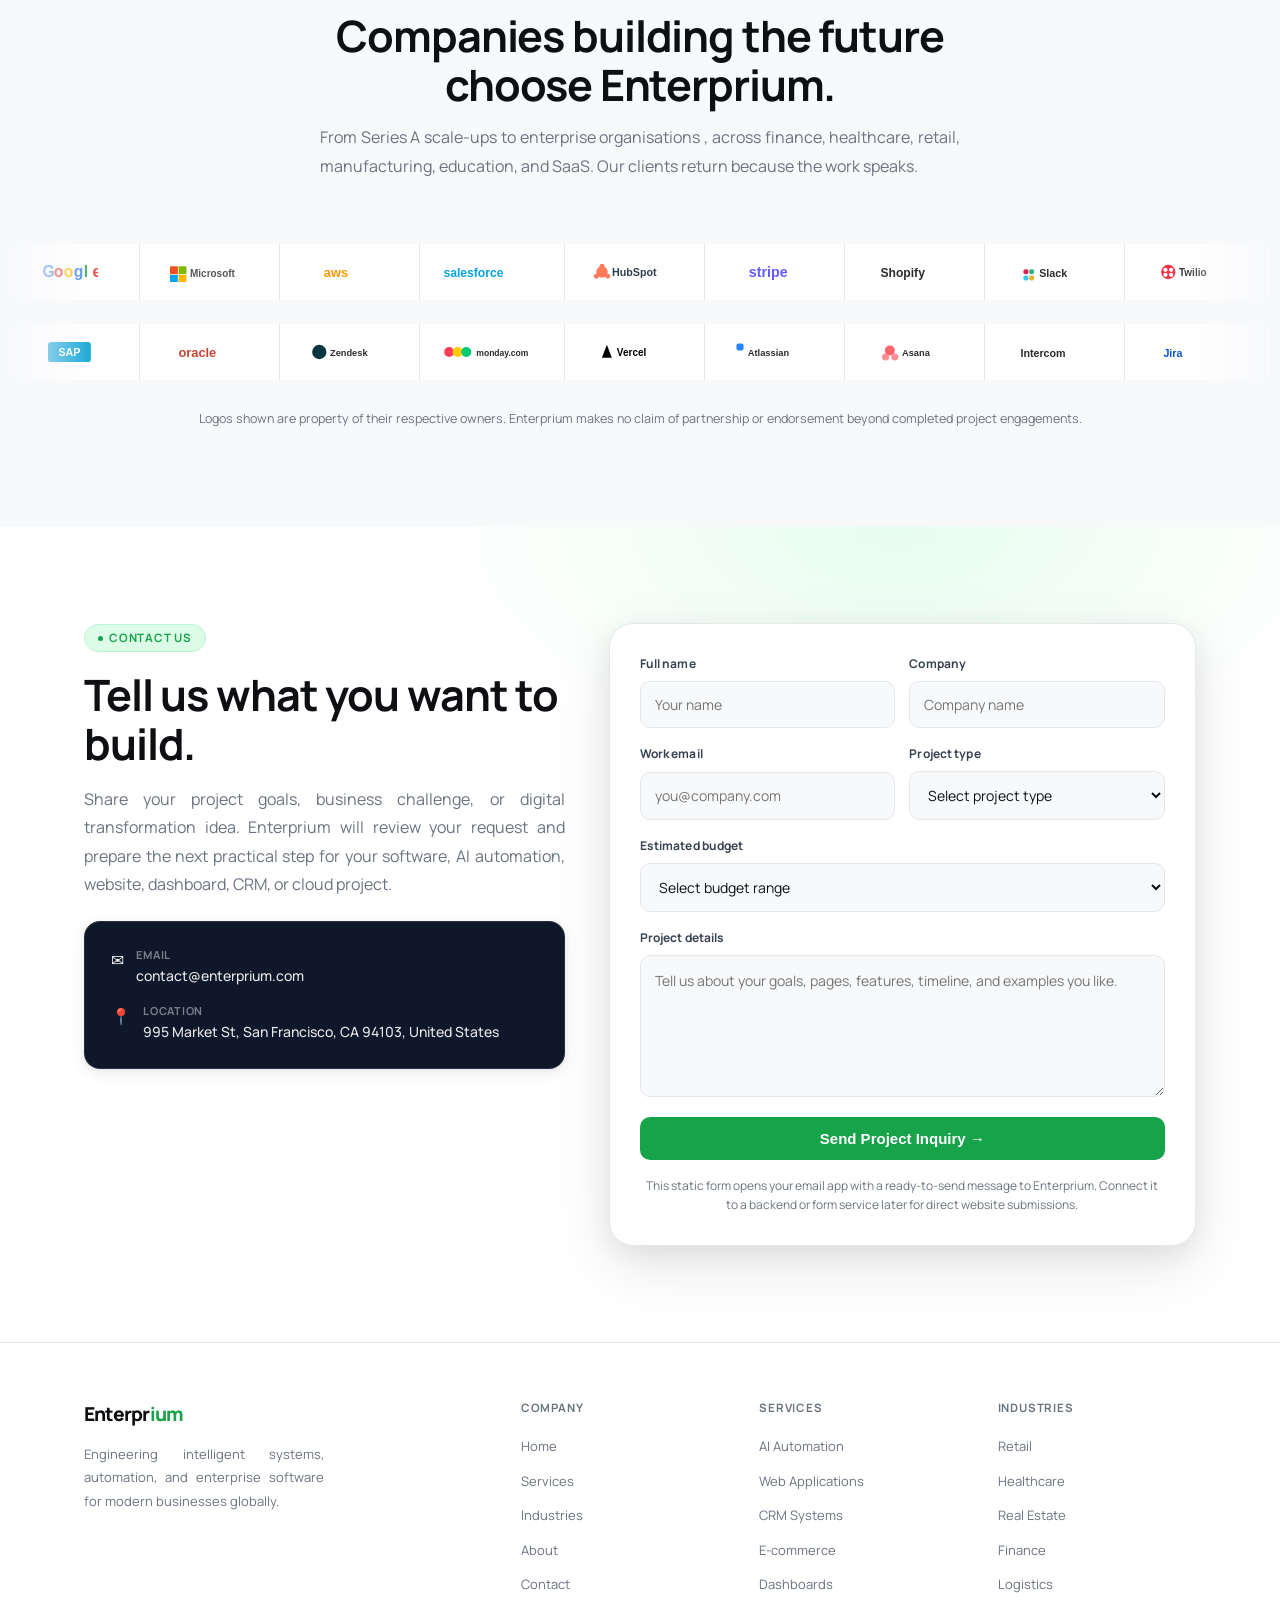
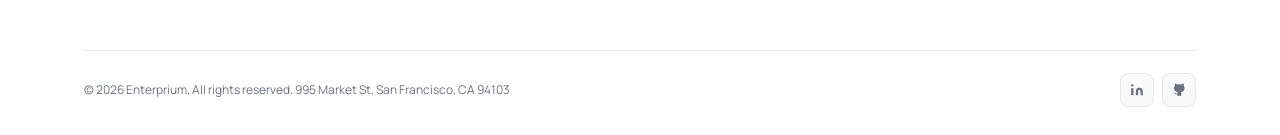
==== commit 09980f25: "c" ====
--- a/index.html
+++ b/index.html
@@ -146,7 +146,7 @@
 <body>
 <nav>
 <div class="ni">
-<a class="logo" href="index.html">Enterp<span>ium</span></a>
+<a class="logo" href="index.html">Enterpr<span>ium</span></a>
 <ul class="nl"><li><a class="act" href="index.html">Home</a></li><li><a href="services.html">Services</a></li><li><a href="industries.html">Industries</a></li><li><a href="index.html#story">About</a></li><li><a href="index.html#contact">Contact</a></li></ul>
 <div class="nr">
 <a class="btn btn-o" href="services.html">Explore Services</a>
@@ -169,9 +169,9 @@
 </div>
 <div class="bcard">
 <div class="bimg">
-<img alt="Enterprium main office reception in San Francisco" src="assets/office-reception.jpg" style="position:absolute;inset:0;width:100%;height:100%;object-fit:cover;object-position:center"/>
+<img alt="995 Market Street San Francisco Enterprium office building" src="assets/office-building.webp" style="position:absolute;inset:0;width:100%;height:100%;object-fit:cover;object-position:center top"/>
 <div class="bover">
-<div><div class="blbl">Enterprium Main Office · 995 Market Street</div><div class="baddr">San Francisco, CA 94103, United States</div></div>
+<div><div class="blbl">995 Market Street · San Francisco</div><div class="baddr">San Francisco, CA 94103, United States</div></div>
 <div class="bbadge">SF PRESENCE</div>
 </div>
 </div>
@@ -221,7 +221,7 @@
 </div>
 <div class="ocard reveal" style="transition-delay:.15s">
 <div class="ovis">
-<img alt="Enterprium reception and main office entrance" src="assets/office-reception.jpg" style="position:absolute;inset:0;width:100%;height:100%;object-fit:cover;object-position:center"/>
+<img alt="Enterprium reception and main office entrance" src="assets/office-reception.png" style="position:absolute;inset:0;width:100%;height:100%;object-fit:cover;object-position:center"/>
 <div class="olbl">Enterprium reception · San Francisco office presence</div>
 </div>
 </div>
@@ -456,7 +456,7 @@
 <div class="ogrid">
 <div class="otile olarge" style="animation-delay:.05s">
 <div class="timg h300">
-<img alt="Enterprium office reception and main entrance" src="assets/office-reception.jpg" style="position:absolute;inset:0;width:100%;height:100%;object-fit:cover;object-position:center"/>
+<img alt="Enterprium office reception and main entrance" src="assets/office-reception.png" style="position:absolute;inset:0;width:100%;height:100%;object-fit:cover;object-position:center"/>
 <div class="tcap"><div class="tpill">RECEPTION</div>Main office entrance and reception · San Francisco presence</div>
 </div>
 </div>
@@ -482,12 +482,6 @@
 <div class="timg h240">
 <img alt="Enterprium lounge collaboration area" src="assets/office-lounge-1.jpg" style="position:absolute;inset:0;width:100%;height:100%;object-fit:cover;object-position:center"/>
 <div class="tcap"><div class="tpill">COLLABORATION</div>Collaborative lounge · Workshops, team syncs, and design reviews</div>
-</div>
-</div>
-<div class="otile" style="animation-delay:.3s">
-<div class="timg h240">
-<img alt="Enterprium modern interior collaboration workspace" src="assets/office-lounge-2.jpg" style="position:absolute;inset:0;width:100%;height:100%;object-fit:cover;object-position:center"/>
-<div class="tcap"><div class="tpill">TEAM SPACE</div>Modern interior workspace · Informal discussions and project alignment</div>
 </div>
 </div>
 </div>
@@ -637,7 +631,7 @@
 <div class="wrap">
 <div class="ftg">
 <div class="fb">
-<span class="flogo">Enterp<span>ium</span></span>
+<span class="flogo">Enterpr<span>ium</span></span>
 <p>Engineering intelligent systems, automation, and enterprise software for modern businesses globally.</p>
 </div>
 <div class="fcol">
